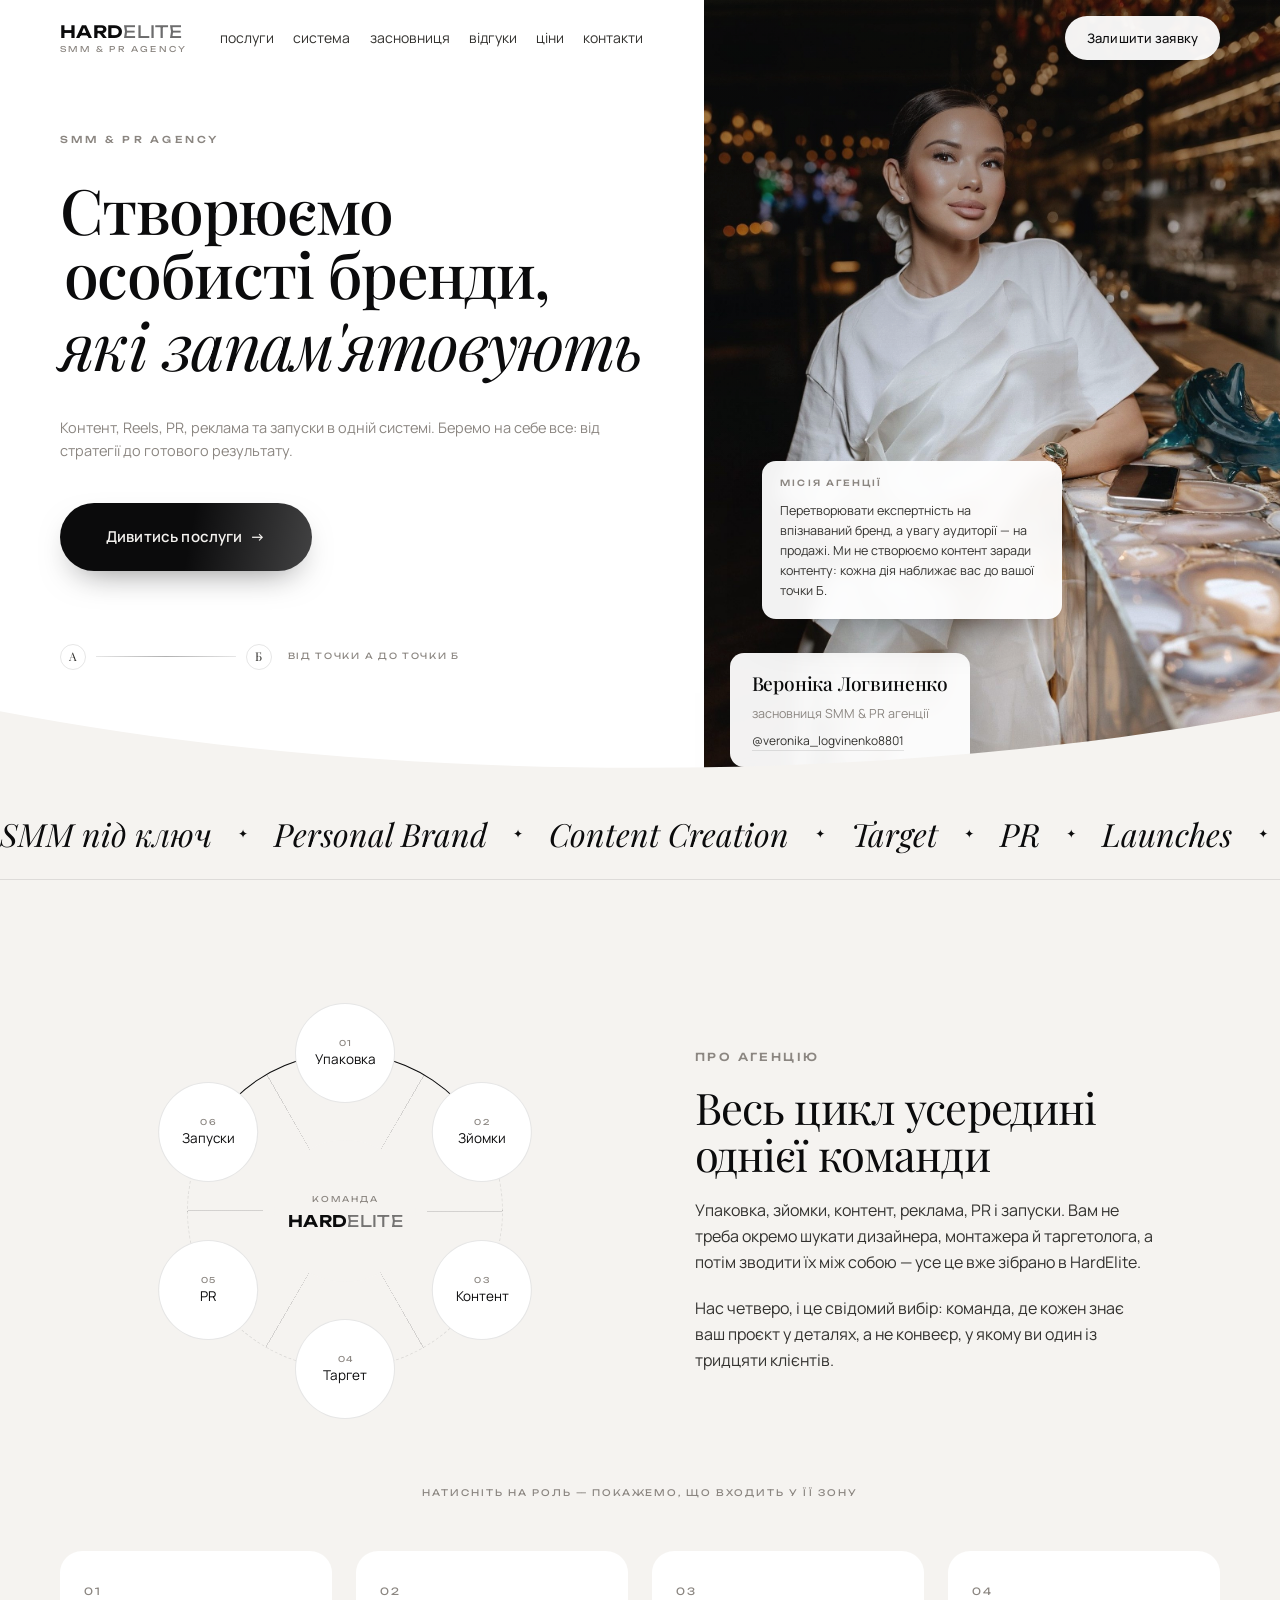
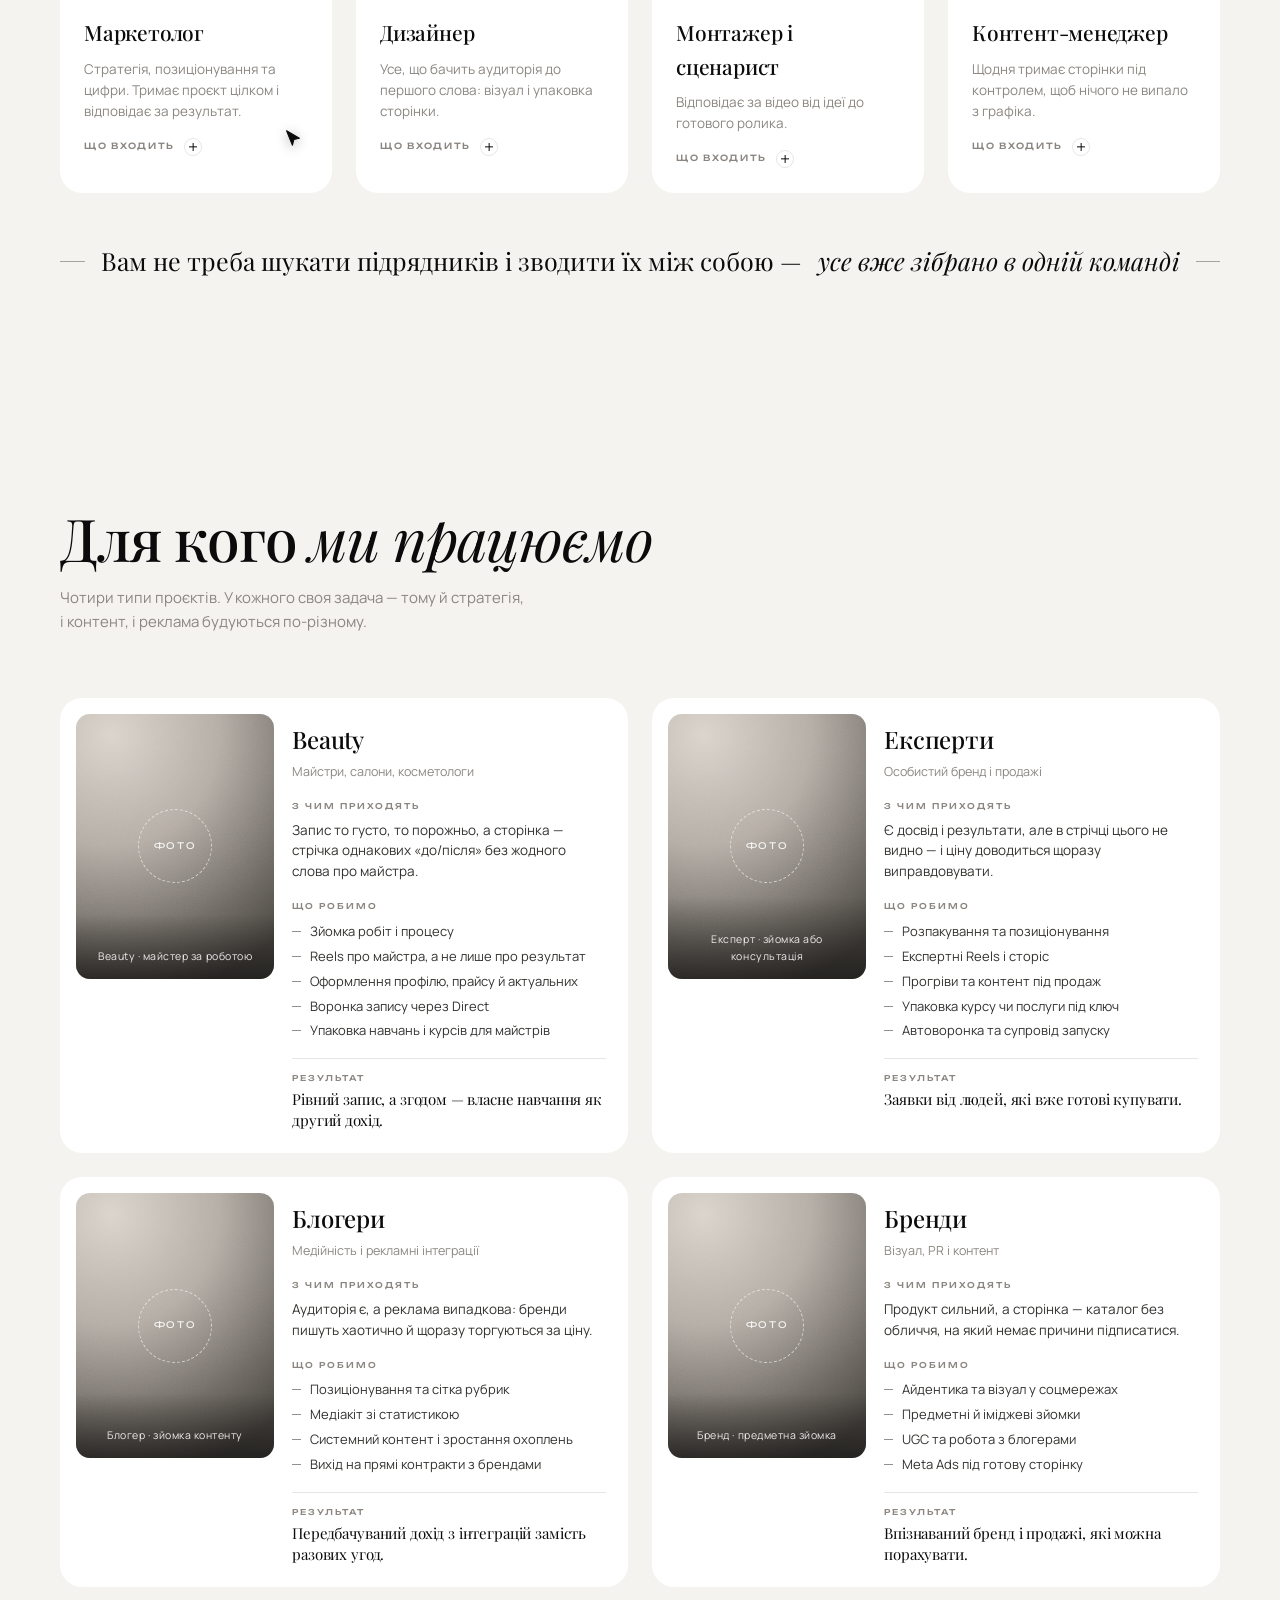
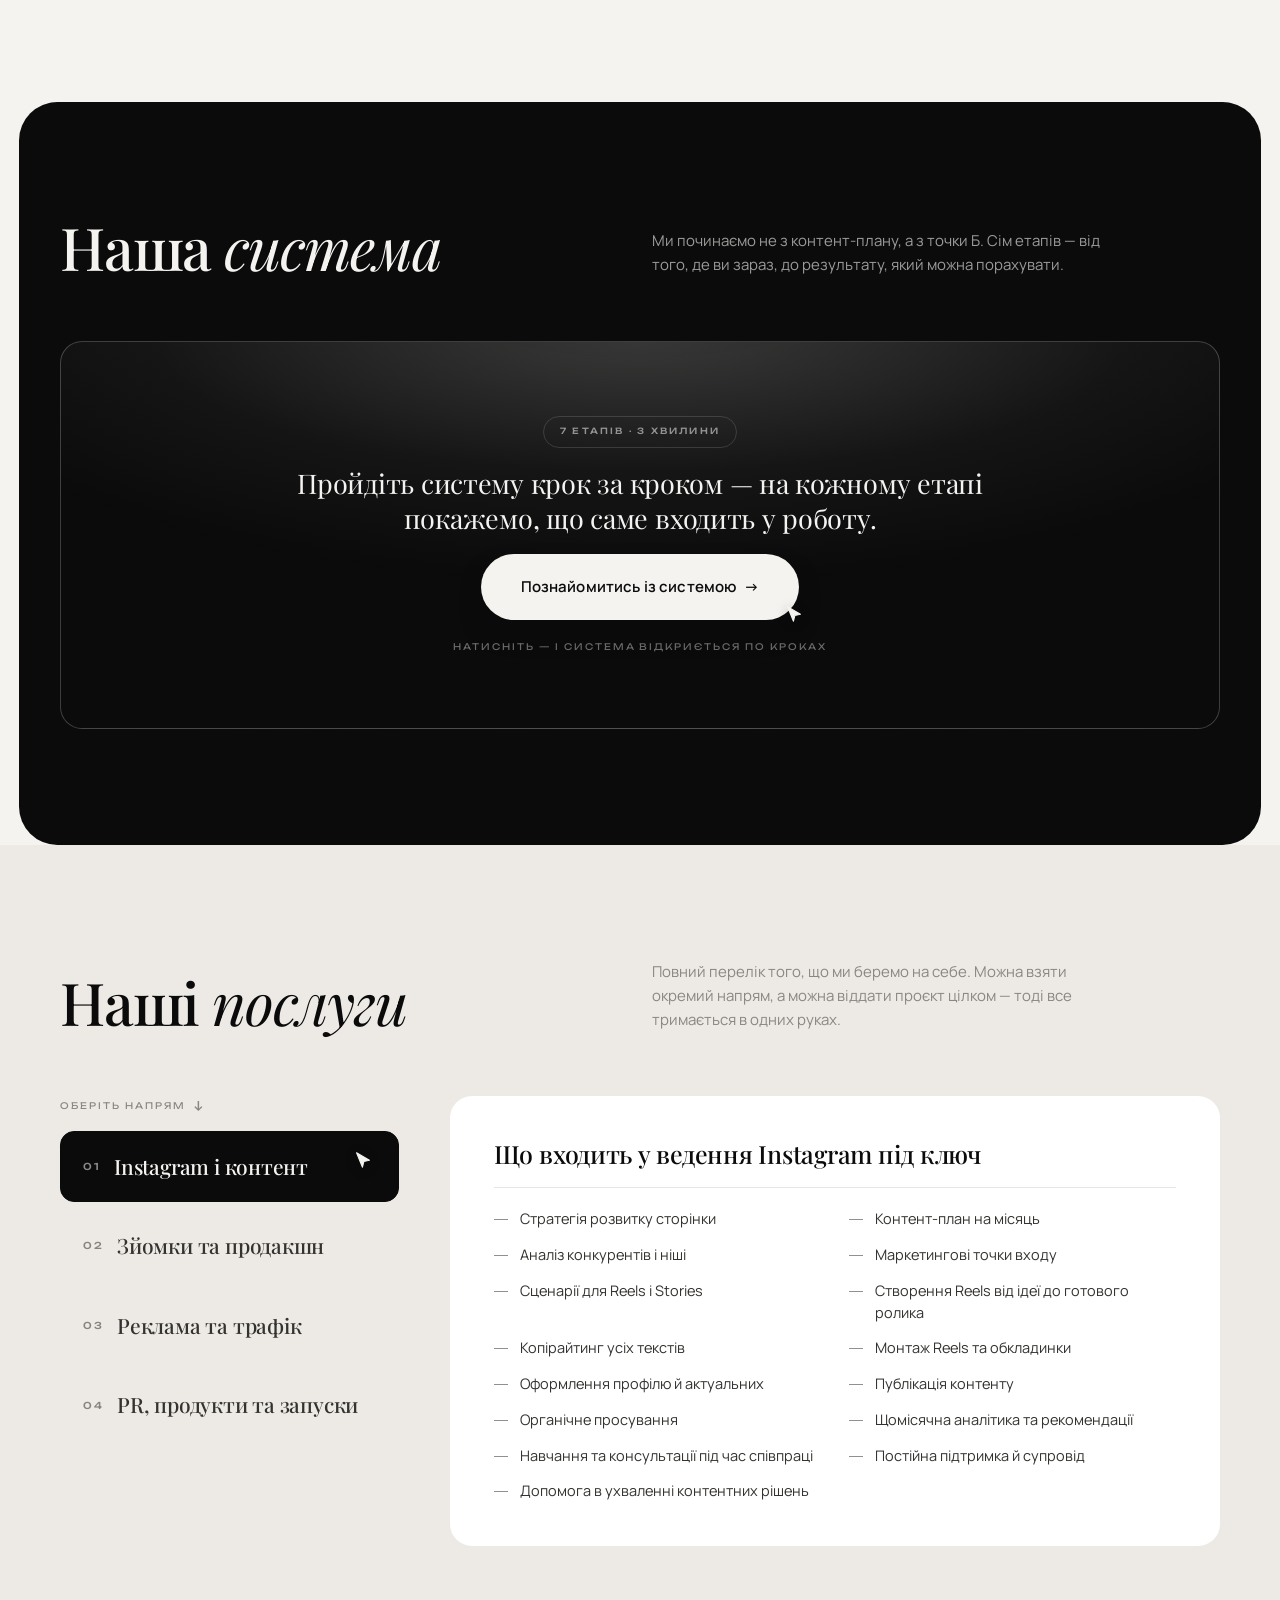
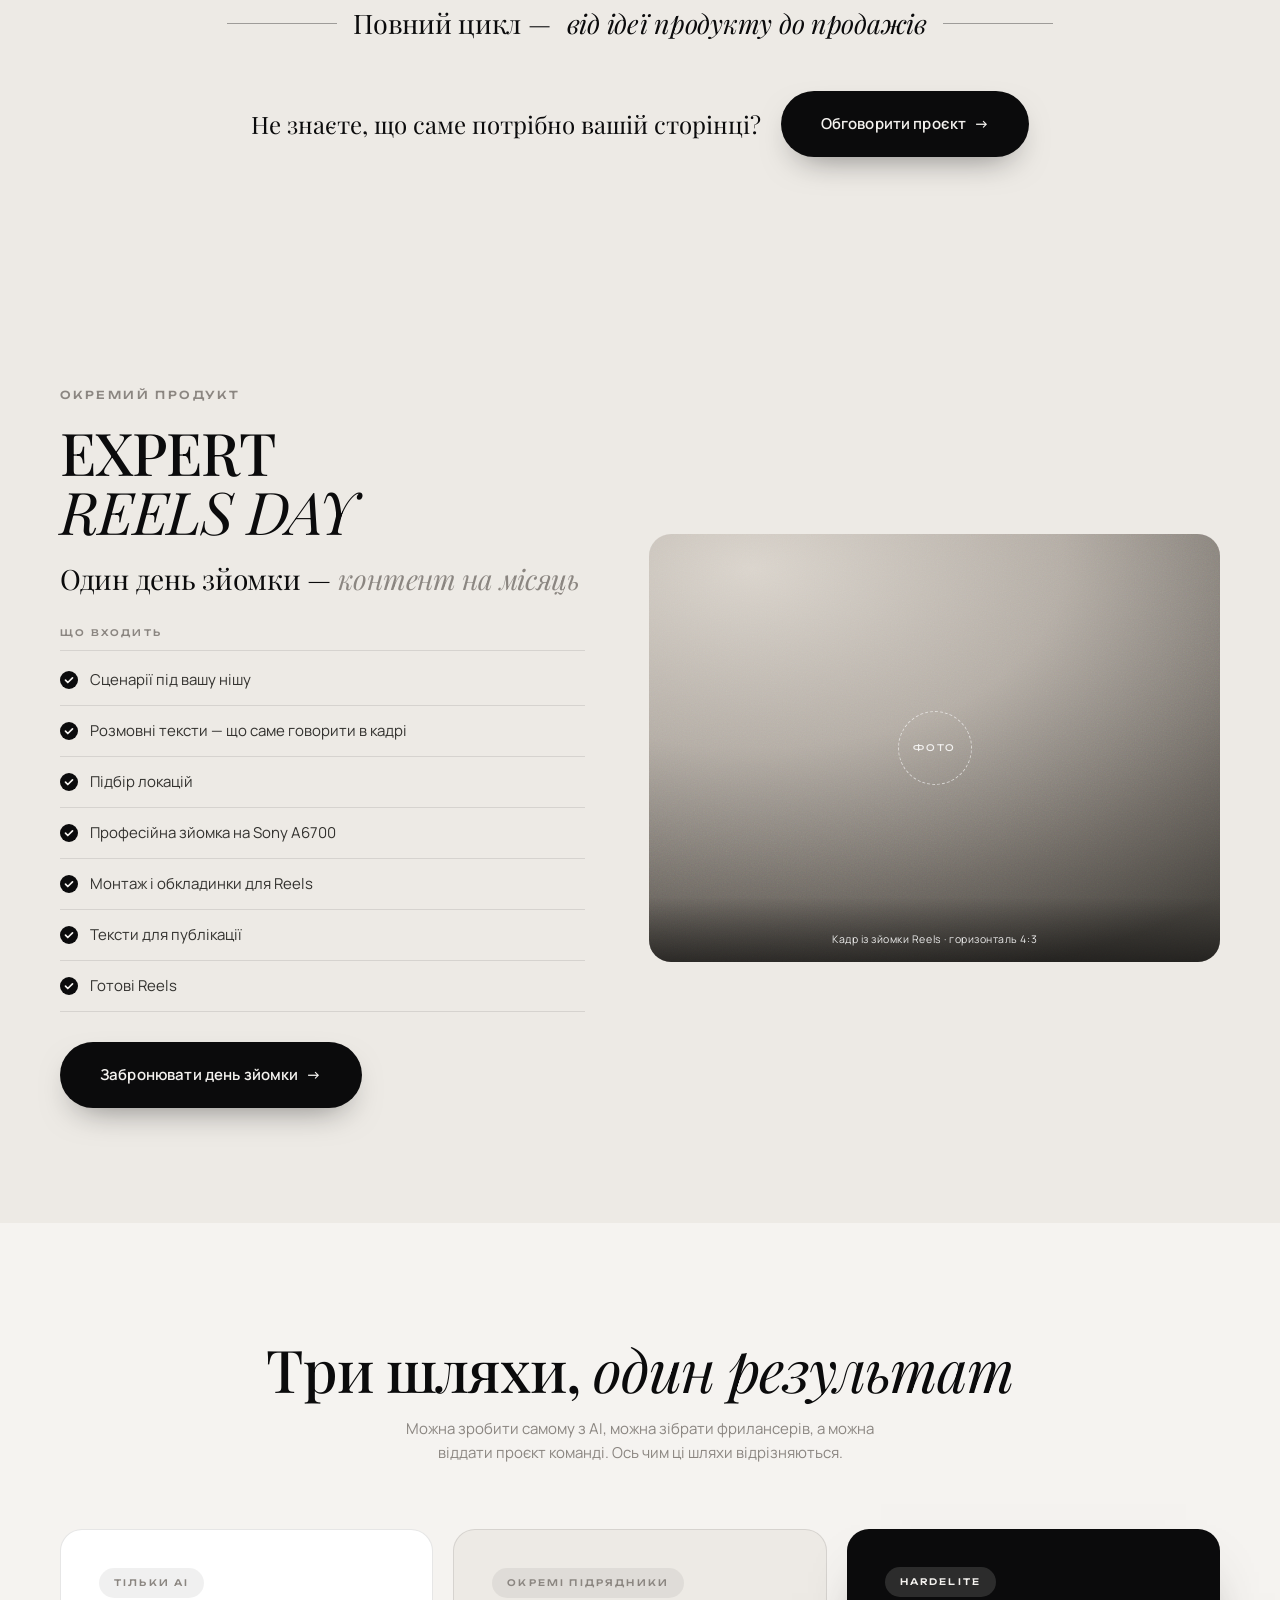
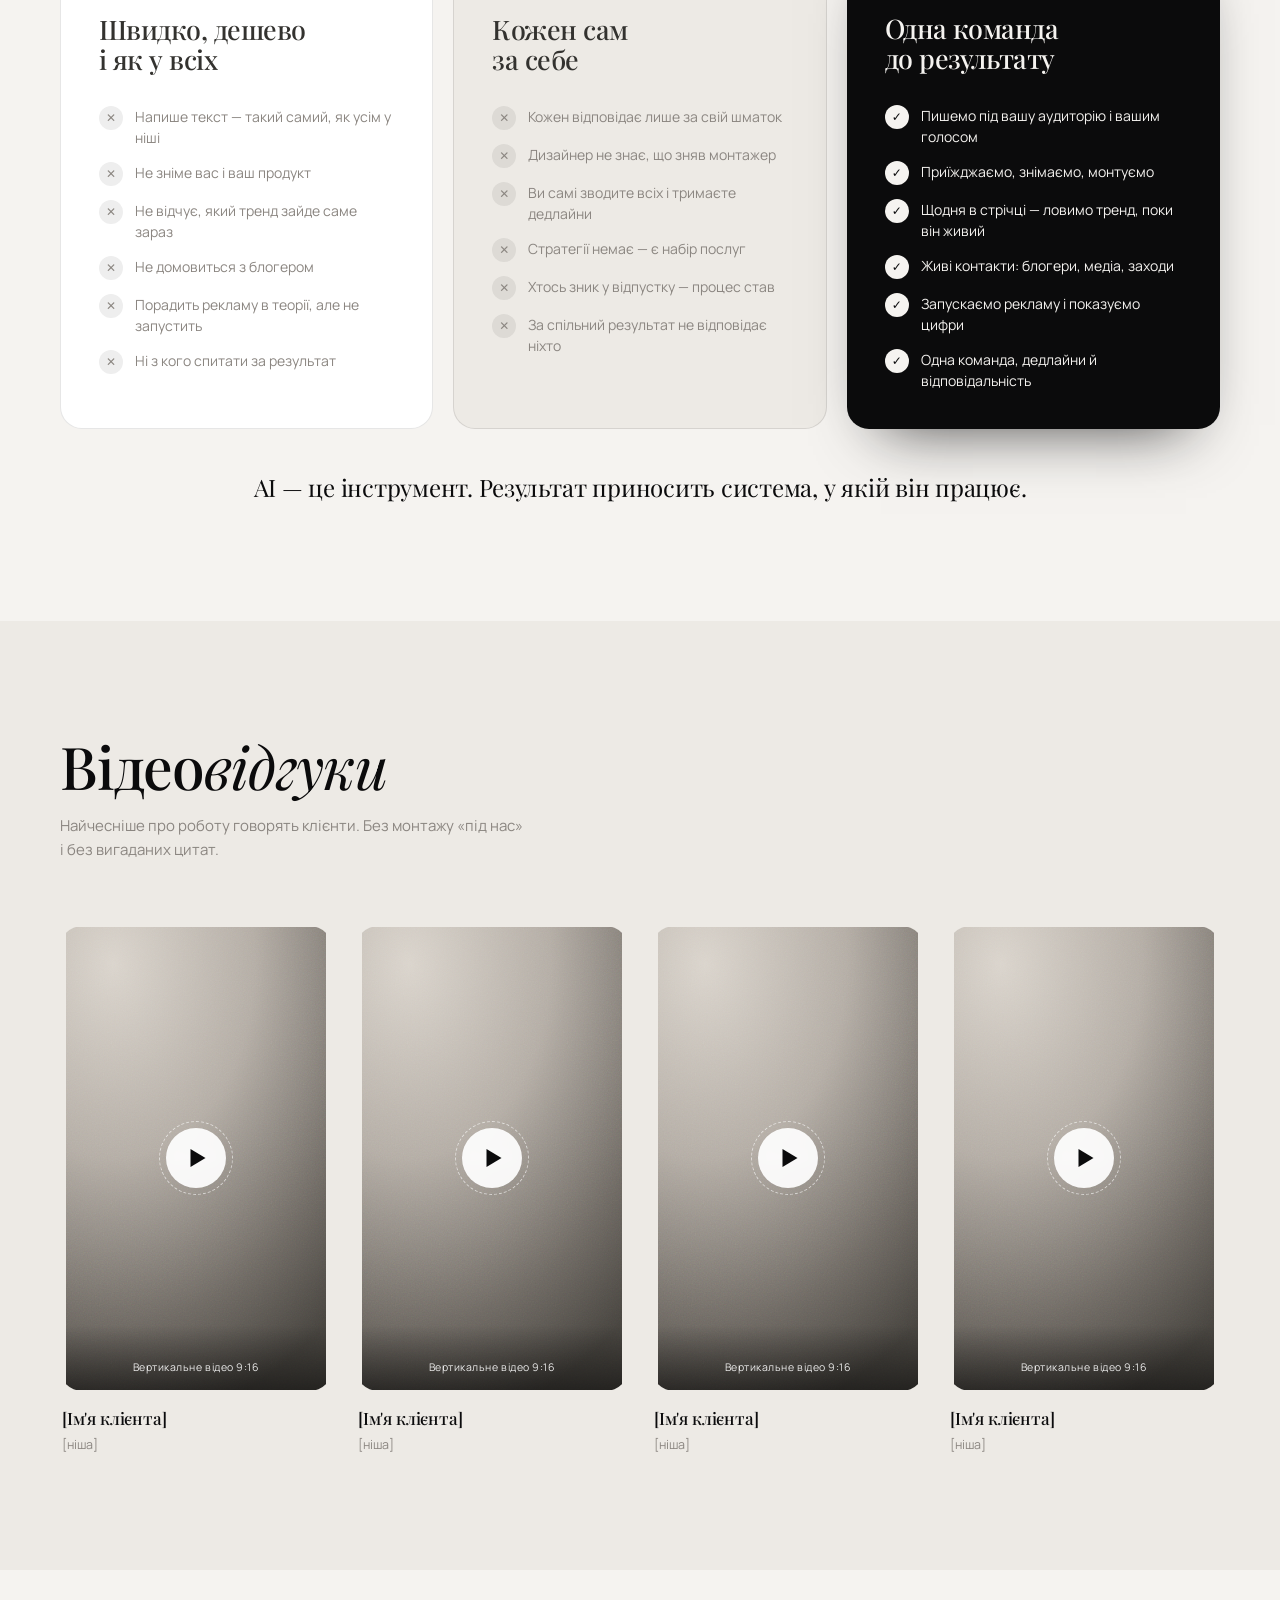
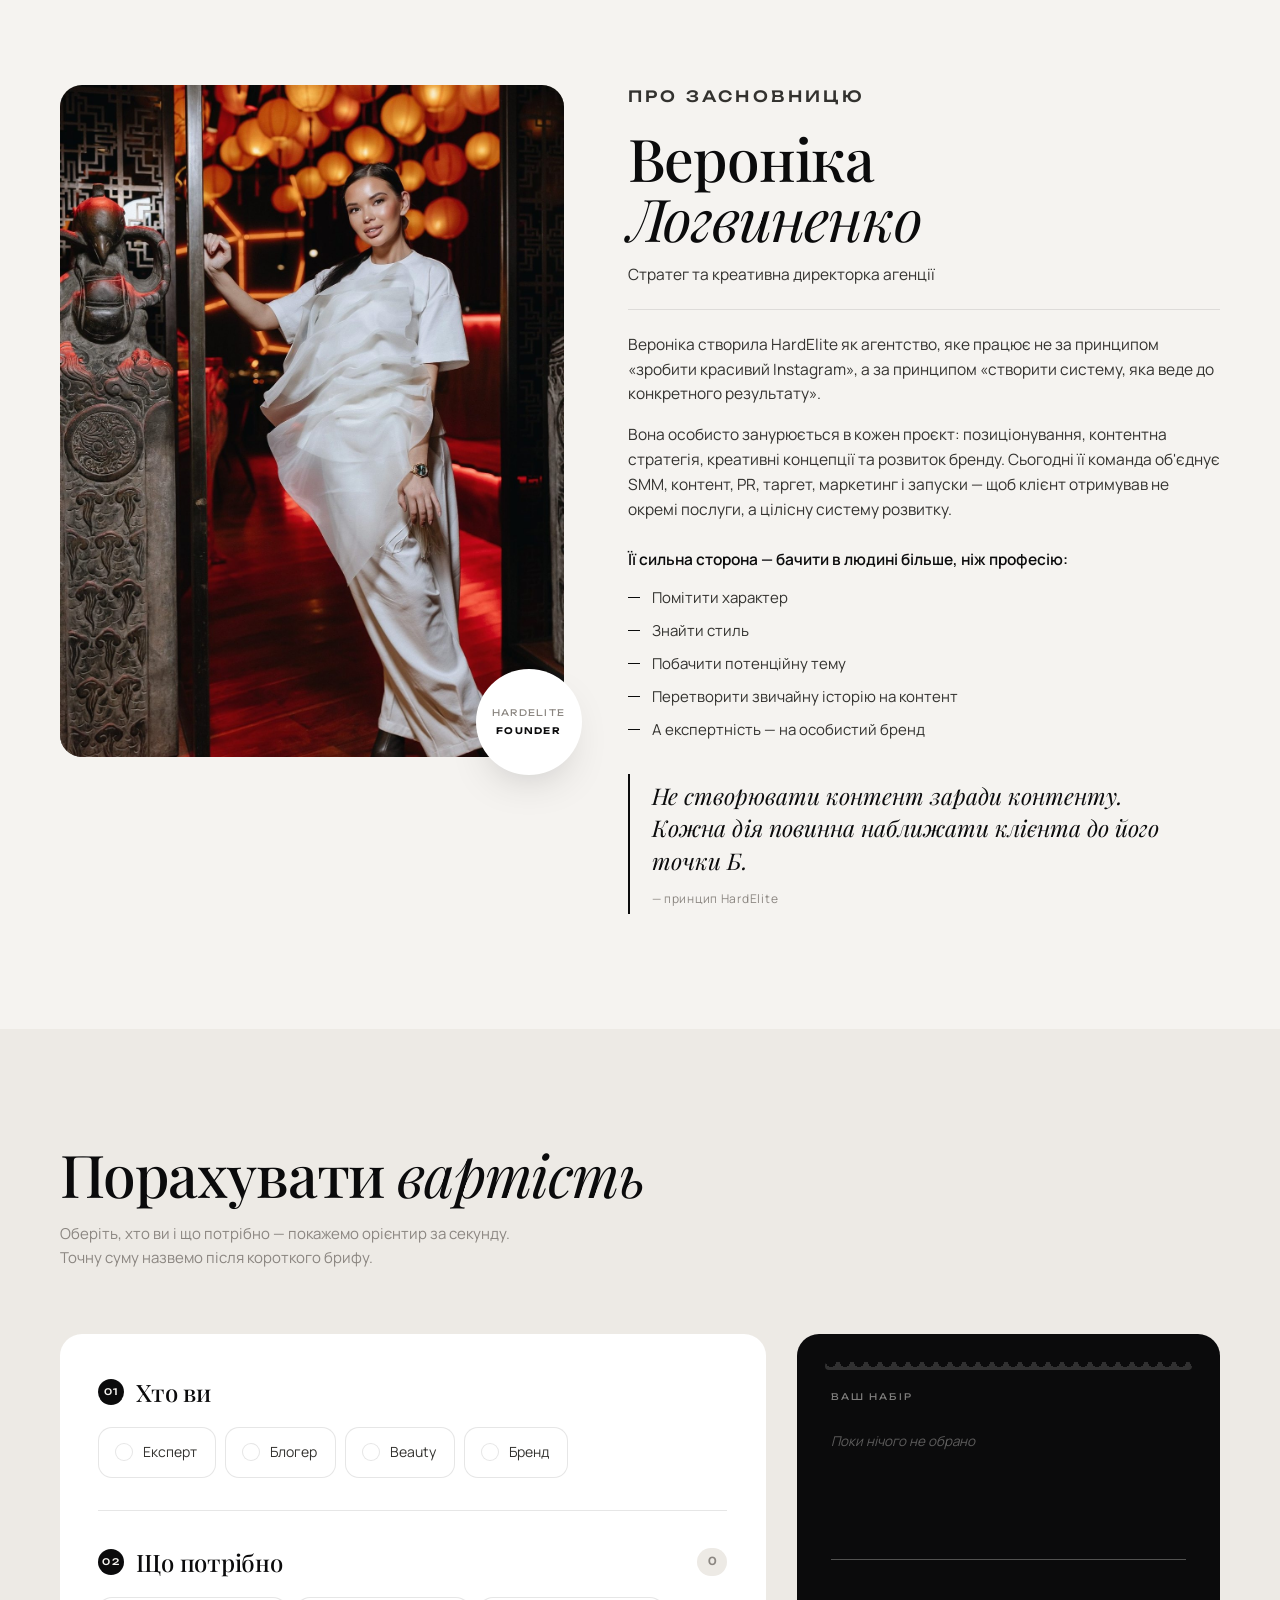
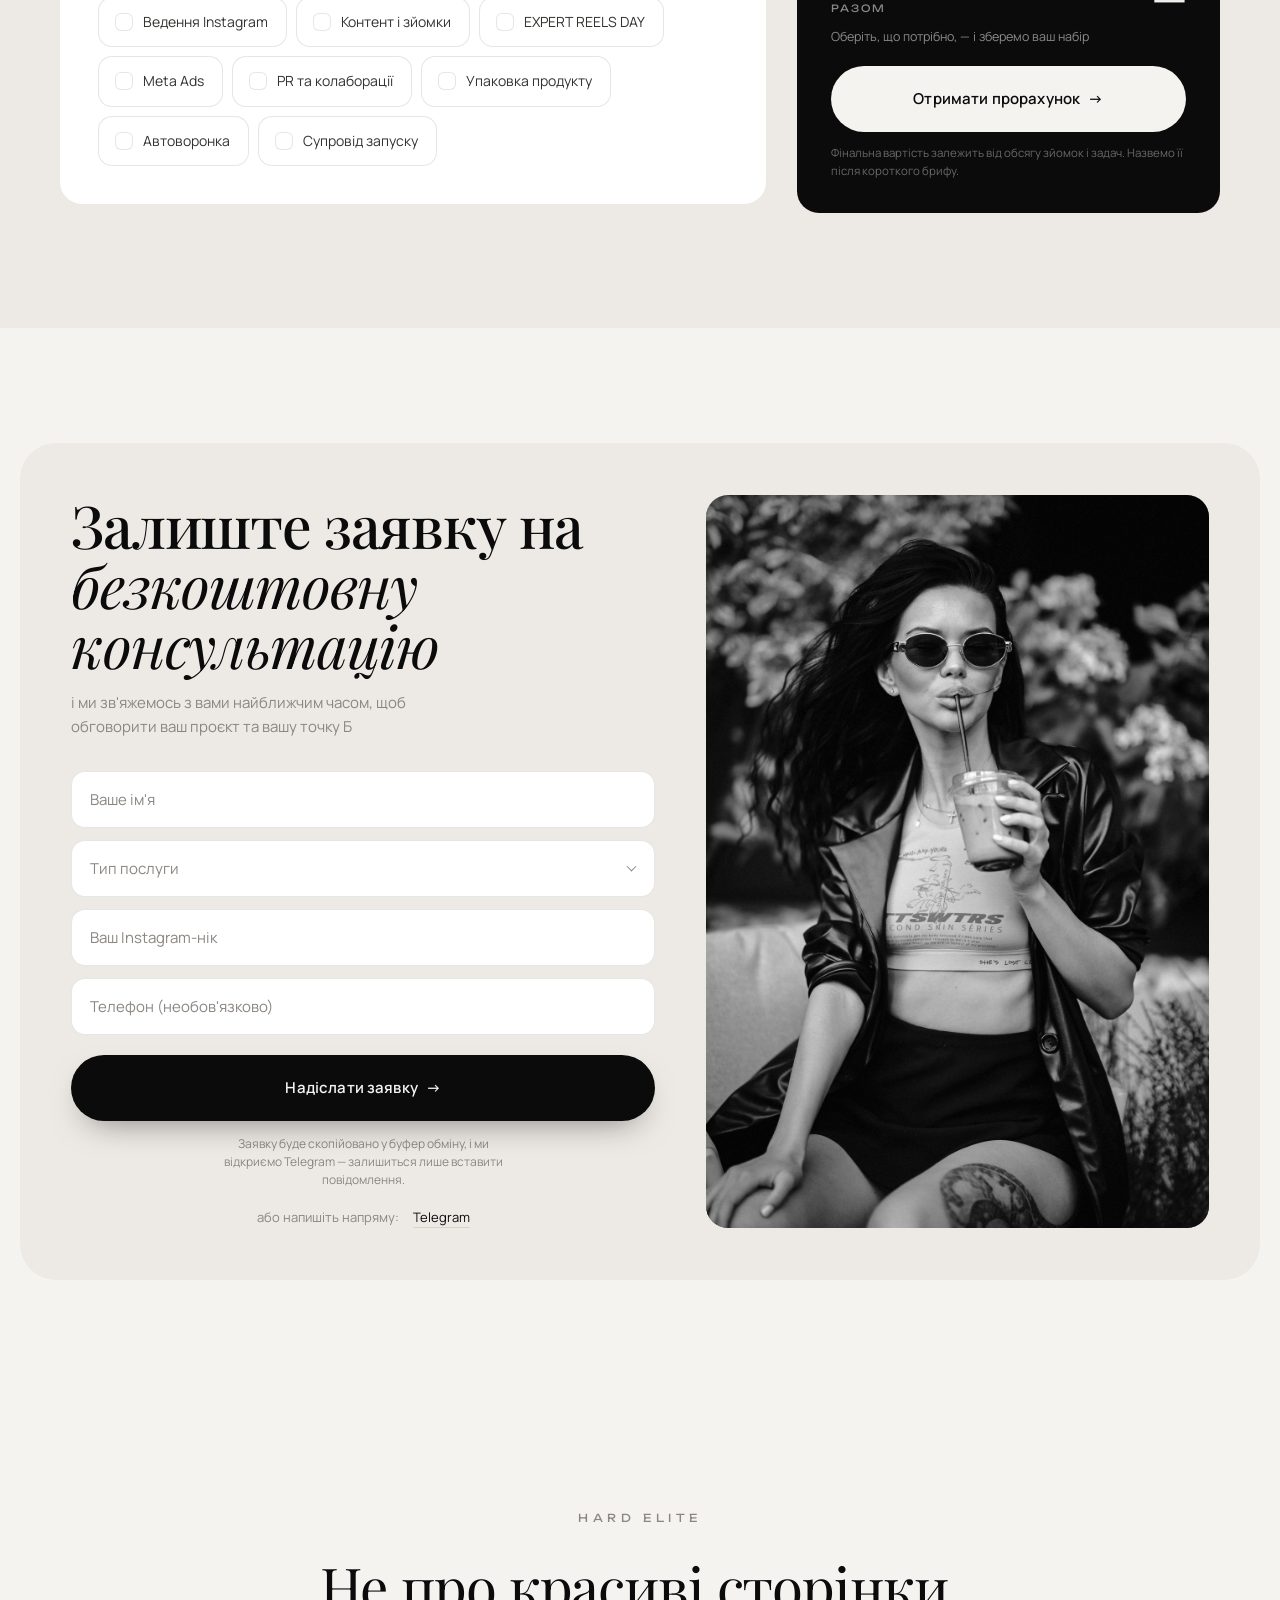
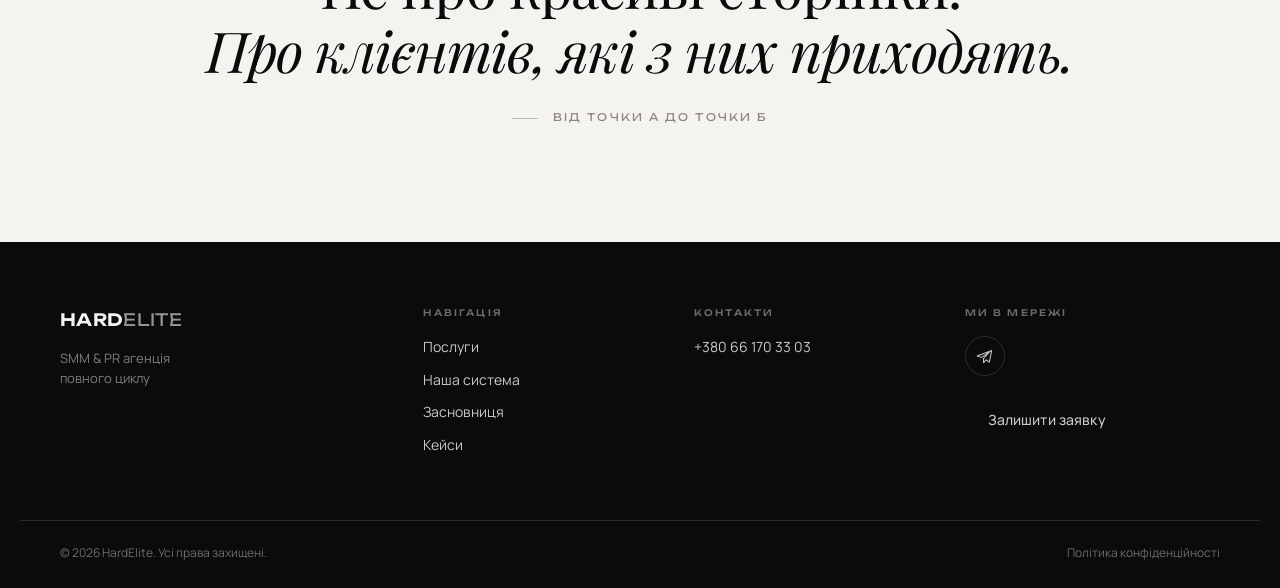
==== index.html @ 05bd904b "Новий заголовок, прізвище та уточнення в послугах - перший екран: «Створюємо особисті бренди, які за" ====
<!DOCTYPE html>
<html lang="uk">
<head>
<meta charset="UTF-8">
<meta name="viewport" content="width=device-width, initial-scale=1">
<title>HARDELITE — SMM &amp; PR агенція</title>
<meta name="description" content="HardElite — створюємо особисті бренди, які запамʼятовують. Контент, Reels, PR, реклама та запуски в одній системі: від стратегії до готового результату.">
<meta property="og:title" content="HARDELITE — SMM &amp; PR агенція">
<meta property="og:description" content="Створюємо особисті бренди, які запамʼятовують. Контент, Reels, PR, реклама та запуски в одній системі.">
<meta property="og:type" content="website">
<meta property="og:locale" content="uk_UA">
<link rel="preconnect" href="https://fonts.googleapis.com">
<link rel="preconnect" href="https://fonts.gstatic.com" crossorigin>
<link href="https://fonts.googleapis.com/css2?family=Manrope:wght@300;400;500;600;700&family=Playfair+Display:ital,wght@0,400;0,500;0,600;1,400;1,500&family=Unbounded:wght@400;500;600&display=swap" rel="stylesheet">
<link rel="stylesheet" href="styles.css?v=20">
<script>document.documentElement.classList.add('js')</script>
</head>
<body>

<!-- ЗАВАНТАЖЕННЯ -->
<div class="loader" id="loader">
  <div class="loader__inner">
    <span class="loader__logo">HARD<span class="loader__thin">ELITE</span></span>
    <span class="loader__sub">smm &amp; pr agency</span>
    <div class="loader__bar"><i id="loaderFill"></i></div>
    <span class="loader__pct" id="loaderPct">0%</span>
  </div>
</div>


<!-- ============ HEADER ============ -->
<header class="header" id="header">
  <div class="container header__inner">
    <a href="#top" class="logo" aria-label="HARDELITE — на початок">
      <span class="logo__mark">HARD<span class="logo__thin">ELITE</span></span>
      <span class="logo__sub">smm &amp; pr agency</span>
    </a>

    <nav class="nav">
      <a href="#scope">послуги</a>
      <a href="#system">система</a>
      <a href="#founder">засновниця</a>
      <a href="#reviews">відгуки</a>
      <a href="#calc">ціни</a>
      <a href="#contact">контакти</a>
    </nav>

    <div class="header__actions">
      <a href="#contact" class="btn btn--dark btn--sm">Залишити заявку</a>
      <button class="burger" id="burger" aria-label="Меню" aria-expanded="false" aria-controls="mobileMenu">
        <span></span><span></span>
      </button>
    </div>
  </div>
</header>

<!-- ============ MOBILE MENU ============ -->
<div class="mobile-menu" id="mobileMenu" hidden>
  <nav class="mobile-menu__nav">
    <a href="#scope">Послуги</a>
    <a href="#pointb">Точка Б</a>
    <a href="#system">Наша система</a>
    <a href="#founder">Засновниця</a>
    <a href="#reviews">Відеовідгуки</a>
    <a href="#calc">Порахувати вартість</a>
    <a href="#contact">Контакти</a>
  </nav>
  <a href="#contact" class="btn btn--dark mobile-menu__cta">Залишити заявку</a>
</div>

<main id="top">

<!-- ============ HERO ============ -->
<section class="hero">

  <div class="hero__photo">
    <img src="images/veronika-hero.jpg" alt="Вероніка Логвиненко, засновниця агенції HardElite"
         width="1500" height="1999" fetchpriority="high">

    <figure class="hero__plate">
      <span class="hero__plate-name">Вероніка Логвиненко</span>
      <span class="hero__plate-role">засновниця SMM &amp; PR агенції</span>
      <a class="hero__plate-ig" href="https://instagram.com/veronika_logvinenko8801"
         target="_blank" rel="noopener">@veronika_logvinenko8801</a>
    </figure>
  </div>

  <div class="container hero__grid">

    <div class="hero__copy">
      <p class="hero__eyebrow">smm &amp; pr agency</p>

      <h1 class="hero__title">
        <span class="hero__title-1">Створюємо</span>
        <span class="hero__title-2">особисті бренди,</span>
        <span class="hero__script">які запам'ятовують</span>
      </h1>

      <p class="hero__lead">
        Контент, Reels, PR, реклама та запуски в одній системі.
        Беремо на себе все: від стратегії до готового результату.
      </p>

      <a href="#scope" class="btn btn--dark btn--cta btn--shine btn--hero">Дивитись послуги <span class="btn__arrow" aria-hidden="true">→</span></a>

      <p class="hero__route">
        <span class="hero__route-dot">А</span>
        <span class="hero__route-line"></span>
        <span class="hero__route-dot">Б</span>
        <span class="hero__route-text">від точки А до точки Б</span>
      </p>
    </div>


  </div>

  <figure class="quote-card">
    <figcaption class="quote-card__who">Місія агенції</figcaption>
    <blockquote>
      Перетворювати експертність на впізнаваний бренд, а увагу аудиторії —
      на продажі. Ми не створюємо контент заради контенту: кожна дія наближає
      вас до вашої точки Б.
    </blockquote>
  </figure>

  <svg class="hero__curve" viewBox="0 0 1440 140" preserveAspectRatio="none" aria-hidden="true">
    <path d="M0,12 C440,122 1000,122 1440,12 L1440,140 L0,140 Z"/>
  </svg>
</section>

<!-- ============ MARQUEE ============ -->
<div class="marquee" aria-hidden="true">
  <div class="marquee__track">
    <span class="marquee__group">
      <span>SMM під ключ</span><i>✦</i>
      <span>Personal Brand</span><i>✦</i>
      <span>Content Creation</span><i>✦</i>
      <span>Target</span><i>✦</i>
      <span>PR</span><i>✦</i>
      <span>Launches</span><i>✦</i>
    </span>
    <span class="marquee__group">
      <span>SMM під ключ</span><i>✦</i>
      <span>Personal Brand</span><i>✦</i>
      <span>Content Creation</span><i>✦</i>
      <span>Target</span><i>✦</i>
      <span>PR</span><i>✦</i>
      <span>Launches</span><i>✦</i>
    </span>
  </div>
</div>

<!-- ============ ABOUT ============ -->
<section class="section section--about" id="about">
  <div class="container about">
    <div class="about__media">
      <div class="cycle" role="img" aria-label="Повний цикл робіт усередині однієї команди: упаковка, зйомки, контент, таргет, PR, запуски">
        <span class="cycle__ring" aria-hidden="true"></span>
        <span class="cycle__center" aria-hidden="true">
          <i>команда</i>
          <b>HARD<span>ELITE</span></b>
        </span>
        <span class="cycle__node" style="--a:0"><i>01</i>Упаковка</span>
        <span class="cycle__node" style="--a:1"><i>02</i>Зйомки</span>
        <span class="cycle__node" style="--a:2"><i>03</i>Контент</span>
        <span class="cycle__node" style="--a:3"><i>04</i>Таргет</span>
        <span class="cycle__node" style="--a:4"><i>05</i>PR</span>
        <span class="cycle__node" style="--a:5"><i>06</i>Запуски</span>
      </div>
    </div>

    <div class="about__copy">
      <p class="eyebrow">Про агенцію</p>
      <blockquote class="about__claim">Весь цикл усередині однієї команди</blockquote>
      <p class="about__text">
        Упаковка, зйомки, контент, реклама, PR і запуски. Вам не треба окремо
        шукати дизайнера, монтажера й таргетолога, а потім зводити їх між собою —
        усе це вже зібрано в HardElite.
      </p>
      <p class="about__text">
        Нас четверо, і це свідомий вибір: команда, де кожен знає ваш проєкт
        у деталях, а не конвеєр, у якому ви один із тридцяти клієнтів.
      </p>
    </div>
  </div>

  <div class="container">
    <p class="team__hint">натисніть на роль — покажемо, що входить у її зону</p>

    <div class="team">
      <article class="team__item" data-team data-anim>
        <button class="team__head" type="button" aria-expanded="false">
          <span class="team__num">01</span>
          <h3>Маркетолог</h3>
          <p>Стратегія, позиціонування та цифри. Тримає проєкт цілком і відповідає за результат.</p>
          <span class="team__toggle">що входить<i aria-hidden="true"></i></span>
          <span class="hint hint--team" aria-hidden="true"><svg class="hint__cursor" viewBox="0 0 24 24" fill="none"><path d="M5 3l14 8.2-6.1 1.4-1.5 6.2L5 3z" fill="currentColor" stroke="currentColor" stroke-width="1.2" stroke-linejoin="round"/></svg><span class="hint__ring"></span></span>
        </button>
        <div class="team__body">
          <div>
            <ul>
              <li>Стратегія та позиціонування</li>
              <li>Упаковка продуктів і послуг</li>
              <li>Автоворонки й автоматизація</li>
              <li>Аналітика та рішення по цифрах</li>
            </ul>
          </div>
        </div>
      </article>

      <article class="team__item" data-team data-anim>
        <button class="team__head" type="button" aria-expanded="false">
          <span class="team__num">02</span>
          <h3>Дизайнер</h3>
          <p>Усе, що бачить аудиторія до першого слова: візуал і упаковка сторінки.</p>
          <span class="team__toggle">що входить<i aria-hidden="true"></i></span>
          
        </button>
        <div class="team__body">
          <div>
            <ul>
              <li>Оформлення профілю та актуальних</li>
              <li>Обкладинки, банери, креативи</li>
              <li>Макети лендингів</li>
              <li>Презентації та медіакіти</li>
            </ul>
          </div>
        </div>
      </article>

      <article class="team__item" data-team data-anim>
        <button class="team__head" type="button" aria-expanded="false">
          <span class="team__num">03</span>
          <h3>Монтажер і сценарист</h3>
          <p>Відповідає за відео від ідеї до готового ролика.</p>
          <span class="team__toggle">що входить<i aria-hidden="true"></i></span>
          
        </button>
        <div class="team__body">
          <div>
            <ul>
              <li>Сценарії Reels і відео</li>
              <li>Монтаж, динаміка, темп</li>
              <li>Субтитри та звук</li>
              <li>Кольорокорекція</li>
            </ul>
          </div>
        </div>
      </article>

      <article class="team__item" data-team data-anim>
        <button class="team__head" type="button" aria-expanded="false">
          <span class="team__num">04</span>
          <h3>Контент-менеджер</h3>
          <p>Щодня тримає сторінки під контролем, щоб нічого не випало з графіка.</p>
          <span class="team__toggle">що входить<i aria-hidden="true"></i></span>
          
        </button>
        <div class="team__body">
          <div>
            <ul>
              <li>Публікації за сіткою</li>
              <li>Stories та взаємодія в Direct</li>
              <li>Оперативний монтаж</li>
              <li>Контроль показників</li>
            </ul>
          </div>
        </div>
      </article>
    </div>

    <p class="about__closing">
      <span class="dash"></span>
      Вам не треба шукати підрядників і зводити їх між собою —
      <em>усе вже зібрано в одній команді</em>
      <span class="dash dash--r"></span>
    </p>
  </div>
</section>

<!-- ============ AUDIENCE ============ -->
<section class="section section--audience" id="audience">
  <div class="container">
    <header class="section__head">
      <h2 class="h2">Для кого <em>ми працюємо</em></h2>
      <p class="section__note">
        Чотири типи проєктів. У кожного своя задача — тому й стратегія,
        і контент, і реклама будуються по-різному.
      </p>
    </header>

    <div class="audience">
      <article class="aud" data-anim>
        <div class="ph aud__ph" data-ph="Beauty · майстер за роботою"><span class="ph__label">фото</span></div>
        <div class="aud__body">
          <h3>Beauty</h3>
          <p class="aud__sub">Майстри, салони, косметологи</p>

          <p class="aud__label">З чим приходять</p>
          <p class="aud__pain">Запис то густо, то порожньо, а сторінка — стрічка однакових «до/після» без жодного слова про майстра.</p>

          <p class="aud__label">Що робимо</p>
          <ul class="aud__list">
            <li>Зйомка робіт і процесу</li>
            <li>Reels про майстра, а не лише про результат</li>
            <li>Оформлення профілю, прайсу й актуальних</li>
            <li>Воронка запису через Direct</li>
            <li>Упаковка навчань і курсів для майстрів</li>
          </ul>

          <p class="aud__result"><span>Результат</span>Рівний запис, а згодом — власне навчання як другий дохід.</p>
        </div>
      </article>

      <article class="aud" data-anim>
        <div class="ph aud__ph" data-ph="Експерт · зйомка або консультація"><span class="ph__label">фото</span></div>
        <div class="aud__body">
          <h3>Експерти</h3>
          <p class="aud__sub">Особистий бренд і продажі</p>

          <p class="aud__label">З чим приходять</p>
          <p class="aud__pain">Є досвід і результати, але в стрічці цього не видно — і ціну доводиться щоразу виправдовувати.</p>

          <p class="aud__label">Що робимо</p>
          <ul class="aud__list">
            <li>Розпакування та позиціонування</li>
            <li>Експертні Reels і сторіс</li>
            <li>Прогріви та контент під продаж</li>
            <li>Упаковка курсу чи послуги під ключ</li>
            <li>Автоворонка та супровід запуску</li>
          </ul>

          <p class="aud__result"><span>Результат</span>Заявки від людей, які вже готові купувати.</p>
        </div>
      </article>

      <article class="aud" data-anim>
        <div class="ph aud__ph" data-ph="Блогер · зйомка контенту"><span class="ph__label">фото</span></div>
        <div class="aud__body">
          <h3>Блогери</h3>
          <p class="aud__sub">Медійність і рекламні інтеграції</p>

          <p class="aud__label">З чим приходять</p>
          <p class="aud__pain">Аудиторія є, а реклама випадкова: бренди пишуть хаотично й щоразу торгуються за ціну.</p>

          <p class="aud__label">Що робимо</p>
          <ul class="aud__list">
            <li>Позиціонування та сітка рубрик</li>
            <li>Медіакіт зі статистикою</li>
            <li>Системний контент і зростання охоплень</li>
            <li>Вихід на прямі контракти з брендами</li>
          </ul>

          <p class="aud__result"><span>Результат</span>Передбачуваний дохід з інтеграцій замість разових угод.</p>
        </div>
      </article>

      <article class="aud" data-anim>
        <div class="ph aud__ph" data-ph="Бренд · предметна зйомка"><span class="ph__label">фото</span></div>
        <div class="aud__body">
          <h3>Бренди</h3>
          <p class="aud__sub">Візуал, PR і контент</p>

          <p class="aud__label">З чим приходять</p>
          <p class="aud__pain">Продукт сильний, а сторінка — каталог без обличчя, на який немає причини підписатися.</p>

          <p class="aud__label">Що робимо</p>
          <ul class="aud__list">
            <li>Айдентика та візуал у соцмережах</li>
            <li>Предметні й іміджеві зйомки</li>
            <li>UGC та робота з блогерами</li>
            <li>Meta Ads під готову сторінку</li>
          </ul>

          <p class="aud__result"><span>Результат</span>Впізнаваний бренд і продажі, які можна порахувати.</p>
        </div>
      </article>
    </div>
  </div>
</section>

<!-- ============ SYSTEM ============ -->
<section class="section section--dark" id="system">
  <div class="container">
    <header class="section__head section__head--split">
      <h2 class="h2">Наша <em>система</em></h2>
      <p class="section__note">
        Ми починаємо не з контент-плану, а з точки Б. Сім етапів — від того,
        де ви зараз, до результату, який можна порахувати.
      </p>
    </header>

    <div class="deck" id="deck">
      <div class="deck__intro" id="deckIntro">
        <span class="deck__badge">7 етапів · 3 хвилини</span>
        <p class="deck__lead">Пройдіть систему крок за кроком — на кожному етапі покажемо, що саме входить у роботу.</p>

        <div class="deck__cta">
          <button class="btn btn--light btn--cta" type="button" id="deckStart">
            Познайомитись із системою
            <span class="btn__arrow" aria-hidden="true">→</span>
          </button>
          <span class="hint" aria-hidden="true">
            <svg class="hint__cursor" viewBox="0 0 24 24" fill="none"><path d="M5 3l14 8.2-6.1 1.4-1.5 6.2L5 3z" fill="currentColor" stroke="currentColor" stroke-width="1.2" stroke-linejoin="round"/></svg>
            <span class="hint__ring"></span>
          </span>
        </div>

        <p class="deck__tip">натисніть — і система відкриється по кроках</p>
      </div>

      <div class="deck__stage" id="deckStage" hidden>
        <div class="deck__top">
          <span class="deck__label">Ваш шлях</span>
          <div class="deck__bar" aria-hidden="true"><i id="deckBar"></i></div>
          <button class="deck__close" type="button" id="deckClose">Згорнути</button>
        </div>

        <div class="deck__viewport">
          <div class="deck__track" id="deckTrack">
          <article class="slide" data-slide aria-hidden="false">
            <span class="slide__ico"><svg viewBox="0 0 24 24" fill="none" aria-hidden="true"><circle cx="12" cy="10.5" r="3.4" stroke="currentColor" stroke-width="1.4"/><path d="M12 21.5s7-6.2 7-11a7 7 0 1 0-14 0c0 4.8 7 11 7 11z" stroke="currentColor" stroke-width="1.4" stroke-linejoin="round"/></svg></span>
            <span class="slide__num">Етап 01 з 07</span>
            <h3 class="slide__title">Точка А</h3>
            <p class="slide__sub">Де ви зараз</p>
            <ul class="slide__list">
              <li>Аудит сторінки та поточних показників</li>
              <li>Аналіз аудиторії: хто вас читає й чому</li>
              <li>Розбір конкурентів у ніші</li>
              <li>Фіксуємо стартові цифри, щоб було з чим порівнювати</li>
            </ul>
          </article>

          <article class="slide" data-slide aria-hidden="true">
            <span class="slide__ico"><svg viewBox="0 0 24 24" fill="none" aria-hidden="true"><circle cx="10.8" cy="10.8" r="6.3" stroke="currentColor" stroke-width="1.4"/><path d="M15.6 15.6L20 20" stroke="currentColor" stroke-width="1.4" stroke-linecap="round"/></svg></span>
            <span class="slide__num">Етап 02 з 07</span>
            <h3 class="slide__title">Діагностика</h3>
            <p class="slide__sub">Що працює, а що зливає охоплення</p>
            <ul class="slide__list">
              <li>Технічний аудит: шапка, актуальні, візуал</li>
              <li>Охоплення, збереження, залученість по кожному формату</li>
              <li>Перевірка шляху від переходу до повідомлення в Direct</li>
              <li>Список точок росту з пріоритетами</li>
            </ul>
          </article>

          <article class="slide" data-slide aria-hidden="true">
            <span class="slide__ico"><svg viewBox="0 0 24 24" fill="none" aria-hidden="true"><circle cx="12" cy="12" r="8.2" stroke="currentColor" stroke-width="1.4"/><circle cx="12" cy="12" r="4" stroke="currentColor" stroke-width="1.4"/><circle cx="12" cy="12" r="1.3" fill="currentColor"/></svg></span>
            <span class="slide__num">Етап 03 з 07</span>
            <h3 class="slide__title">Позиціонування</h3>
            <p class="slide__sub">Хто ви для аудиторії</p>
            <ul class="slide__list">
              <li>Розпакування особистості або бренду</li>
              <li>Головна ідея, на якій тримається все інше</li>
              <li>Tone of voice і манера спілкування</li>
              <li>Оффер та відмінності від конкурентів</li>
            </ul>
          </article>

          <article class="slide" data-slide aria-hidden="true">
            <span class="slide__ico"><svg viewBox="0 0 24 24" fill="none" aria-hidden="true"><rect x="4" y="4" width="7" height="7" rx="2" stroke="currentColor" stroke-width="1.4"/><rect x="13" y="4" width="7" height="7" rx="2" stroke="currentColor" stroke-width="1.4"/><rect x="4" y="13" width="7" height="7" rx="2" stroke="currentColor" stroke-width="1.4"/><rect x="13" y="13" width="7" height="7" rx="2" stroke="currentColor" stroke-width="1.4"/></svg></span>
            <span class="slide__num">Етап 04 з 07</span>
            <h3 class="slide__title">Стратегія</h3>
            <p class="slide__sub">План, а не контент-план</p>
            <ul class="slide__list">
              <li>Цілі на 3–6 місяців і показники, за якими міряємо</li>
              <li>Контентна стратегія та рубрики</li>
              <li>Сітка публікацій: Reels, Stories, пости</li>
              <li>Точки продажу всередині контенту</li>
            </ul>
          </article>

          <article class="slide" data-slide aria-hidden="true">
            <span class="slide__ico"><svg viewBox="0 0 24 24" fill="none" aria-hidden="true"><rect x="3" y="7" width="14" height="11" rx="3" stroke="currentColor" stroke-width="1.4"/><path d="M17 11.5l4-2.4v6.8l-4-2.4z" stroke="currentColor" stroke-width="1.4" stroke-linejoin="round"/></svg></span>
            <span class="slide__num">Етап 05 з 07</span>
            <h3 class="slide__title">Контент</h3>
            <p class="slide__sub">Те, що бачить аудиторія</p>
            <ul class="slide__list">
              <li>Зйомки фото та відео, EXPERT REELS DAY</li>
              <li>Reels, експертні відео, lifestyle</li>
              <li>Тексти, сценарії, субтитри</li>
              <li>Дизайн і оформлення профілю</li>
            </ul>
          </article>

          <article class="slide" data-slide aria-hidden="true">
            <span class="slide__ico"><svg viewBox="0 0 24 24" fill="none" aria-hidden="true"><path d="M5 10h3.5l7-4v12l-7-4H5a1.5 1.5 0 0 1-1.5-1.5v-1A1.5 1.5 0 0 1 5 10z" stroke="currentColor" stroke-width="1.4" stroke-linejoin="round"/><path d="M18.5 9.5a4 4 0 0 1 0 5" stroke="currentColor" stroke-width="1.4" stroke-linecap="round"/></svg></span>
            <span class="slide__num">Етап 06 з 07</span>
            <h3 class="slide__title">PR · Target · Органіка</h3>
            <p class="slide__sub">Маркетингові точки входу</p>
            <ul class="slide__list">
              <li>Meta Ads під готову сторінку</li>
              <li>Колаборації, засіви, робота з блогерами</li>
              <li>PR-публікації та заходи</li>
              <li>Органічне просування й комʼюніті</li>
            </ul>
          </article>

          <article class="slide" data-slide aria-hidden="true">
            <span class="slide__ico"><svg viewBox="0 0 24 24" fill="none" aria-hidden="true"><path d="M6 21V4" stroke="currentColor" stroke-width="1.4" stroke-linecap="round"/><path d="M6 4.5h11l-2.4 4 2.4 4H6z" stroke="currentColor" stroke-width="1.4" stroke-linejoin="round"/></svg></span>
            <span class="slide__num">Етап 07 з 07</span>
            <h3 class="slide__title">Точка Б</h3>
            <p class="slide__sub">Результат, заради якого ми працюємо</p>
            <ul class="slide__list">
              <li>Впізнаваність і довіра до вас чи бренду</li>
              <li>Стабільний потік заявок замість випадкових</li>
              <li>Продажі, які можна порахувати</li>
              <li>Система, яку далі можна масштабувати</li>
            </ul>
            <a href="#contact" class="btn btn--light btn--cta slide__cta">Обговорити проєкт <span class="btn__arrow" aria-hidden="true">→</span></a>
          </article>
          </div>
        </div>

        <p class="deck__swipe" aria-hidden="true">гортайте пальцем <span>→</span></p>

        <div class="deck__nav">
          <button class="deck__arrow" type="button" id="deckPrev" aria-label="Попередній етап">
            <span aria-hidden="true">←</span>
          </button>

          <div class="deck__center">
            <span class="deck__counter"><b id="deckNow">01</b> / 07</span>
            <div class="deck__dots" id="deckDots"></div>
          </div>

          <button class="deck__arrow deck__arrow--next" type="button" id="deckNext">
            <span id="deckNextLabel">Далі</span>
            <span class="btn__arrow" aria-hidden="true">→</span>
          </button>
        </div>
      </div>
    </div>

  </div>
</section>

<!-- ============ SCOPE ============ -->
<section class="section section--scope" id="scope">
  <div class="container">
    <header class="section__head section__head--split">
      <h2 class="h2">Наші <em>послуги</em></h2>
      <p class="section__note">
        Повний перелік того, що ми беремо на себе. Можна взяти окремий напрям,
        а можна віддати проєкт цілком — тоді все тримається в одних руках.
      </p>
    </header>

    <div class="scope">
      <div class="scope__tabs" role="tablist" aria-label="Напрями робіт">
        <p class="scope__tip">оберіть напрям <span class="scope__tip-arrow" aria-hidden="true">↓</span></p>
        <button class="scope__tab is-active" type="button" role="tab" aria-selected="true" data-tab="0"><span class="scope__tab-num">01</span><span>Instagram і контент</span><span class="hint hint--tab" aria-hidden="true"><svg class="hint__cursor" viewBox="0 0 24 24" fill="none"><path d="M5 3l14 8.2-6.1 1.4-1.5 6.2L5 3z" fill="currentColor" stroke="currentColor" stroke-width="1.2" stroke-linejoin="round"/></svg><span class="hint__ring"></span></span></button>
        <button class="scope__tab" type="button" role="tab" aria-selected="false" data-tab="1"><span class="scope__tab-num">02</span><span>Зйомки та продакшн</span></button>
        <button class="scope__tab" type="button" role="tab" aria-selected="false" data-tab="2"><span class="scope__tab-num">03</span><span>Реклама та трафік</span></button>
        <button class="scope__tab" type="button" role="tab" aria-selected="false" data-tab="3"><span class="scope__tab-num">04</span><span>PR, продукти та запуски</span></button>
      </div>

      <div class="scope__panels" id="scopePanels">
        <div class="scope__panel is-active" role="tabpanel" data-panel="0">
          <h3 class="scope__panel-title">Що входить у ведення Instagram під ключ</h3>
          <ul>
            <li>Стратегія розвитку сторінки</li>
            <li>Контент-план на місяць</li>
            <li>Аналіз конкурентів і ніші</li>
            <li>Маркетингові точки входу</li>
            <li>Сценарії для Reels і Stories</li>
            <li>Створення Reels від ідеї до готового ролика</li>
            <li>Копірайтинг усіх текстів</li>
            <li>Монтаж Reels та обкладинки</li>
            <li>Оформлення профілю й актуальних</li>
            <li>Публікація контенту</li>
            <li>Органічне просування</li>
            <li>Щомісячна аналітика та рекомендації</li>
            <li>Навчання та консультації під час співпраці</li>
            <li>Постійна підтримка й супровід</li>
            <li>Допомога в ухваленні контентних рішень</li>
          </ul>
        </div>

        <div class="scope__panel" role="tabpanel" data-panel="1" hidden>
          <h3 class="scope__panel-title">Зйомки та продакшн</h3>
          <ul>
            <li>EXPERT REELS DAY — контент-день</li>
            <li>Фото та відеозйомка</li>
            <li>Іміджева та предметна зйомка</li>
            <li>Повністю готові сценарії до зйомки</li>
            <li>Розмовні тексти — що говорити в кадрі</li>
            <li>Допомога із записом відео в кадрі</li>
            <li>Постановка мови, подачі та інтонації</li>
            <li>Режисура кадру, позування та ракурси</li>
            <li>Монтаж Reels і коротких відео</li>
            <li>Обкладинки для Reels</li>
            <li>Тексти для публікації</li>
            <li>Субтитри, звук і динаміка</li>
            <li>Кольорокорекція та професійна обробка</li>
            <li>Контент для Instagram, TikTok і Shorts</li>
          </ul>
        </div>

        <div class="scope__panel" role="tabpanel" data-panel="2" hidden>
          <h3 class="scope__panel-title">Реклама та трафік</h3>
          <ul>
            <li>Meta Ads: Instagram і Facebook</li>
            <li>Рекламні креативи під ціль</li>
            <li>Тестування аудиторій</li>
            <li>Масштабування робочих звʼязок</li>
            <li>Ретаргет і повернення аудиторії</li>
            <li>Прозора звітність по цифрах</li>
          </ul>
        </div>

        <div class="scope__panel" role="tabpanel" data-panel="3" hidden>
          <h3 class="scope__panel-title">PR, продукти та запуски</h3>
          <ul>
            <li>PR-супровід і публікації</li>
            <li>Заходи та колаборації</li>
            <li>Робота з блогерами й засіви</li>
            <li>Упаковка інфопродуктів</li>
            <li>Лендинги та прогріви</li>
            <li>Автоворонки й чат-боти</li>
            <li>Супровід запуску від ідеї до продажів</li>
          </ul>
        </div>
      </div>
    </div>

    <p class="full-cycle">
      <span class="dash"></span>
      Повний цикл — <em>від ідеї продукту до продажів</em>
      <span class="dash dash--r"></span>
    </p>

    <div class="scope__cta">
      <p>Не знаєте, що саме потрібно вашій сторінці?</p>
      <a href="#contact" class="btn btn--dark btn--cta">Обговорити проєкт <span class="btn__arrow" aria-hidden="true">→</span></a>
    </div>
  </div>
</section>

<!-- ============ REELS DAY ============ -->
<section class="section section--reels" id="reels">
  <div class="container reels">
    <div class="reels__copy">
      <p class="eyebrow">Окремий продукт</p>
      <h2 class="h2">EXPERT<br><em>REELS DAY</em></h2>
      <p class="reels__claim">Один день зйомки — <em>контент на місяць</em></p>

      <p class="reels__sub">Що входить</p>
      <ul class="reels__list">
        <li>Сценарії під вашу нішу</li>
        <li>Розмовні тексти — що саме говорити в кадрі</li>
        <li>Підбір локацій</li>
        <li>Професійна зйомка на Sony&nbsp;A6700</li>
        <li>Монтаж і обкладинки для Reels</li>
        <li>Тексти для публікації</li>
        <li>Готові Reels</li>
      </ul>

      <a href="#contact" class="btn btn--dark btn--cta">Забронювати день зйомки <span class="btn__arrow" aria-hidden="true">→</span></a>
    </div>

    <div class="reels__media">
      <div class="ph ph--reels" data-ph="Кадр із зйомки Reels · горизонталь 4:3">
        <span class="ph__label">фото</span>
      </div>
    </div>
  </div>
</section>

<!-- ============ VS AI ============ -->
<section class="section section--vs" id="vs">
  <div class="container">
    <header class="section__head">
      <h2 class="h2 h2--center">Три шляхи, <em>один результат</em></h2>
      <p class="section__note section__note--center">
        Можна зробити самому з AI, можна зібрати фрилансерів, а можна віддати
        проєкт команді. Ось чим ці шляхи відрізняються.
      </p>
    </header>

    <div class="vs">
      <article class="vs__card vs__card--ai" data-anim>
        <header>
          <span class="vs__badge">Тільки AI</span>
          <h3>Швидко, дешево<br>і як у всіх</h3>
        </header>
        <ul>
          <li><span class="vs__mark">✕</span>Напише текст — такий самий, як усім у ніші</li>
          <li><span class="vs__mark">✕</span>Не зніме вас і ваш продукт</li>
          <li><span class="vs__mark">✕</span>Не відчує, який тренд зайде саме зараз</li>
          <li><span class="vs__mark">✕</span>Не домовиться з блогером</li>
          <li><span class="vs__mark">✕</span>Порадить рекламу в теорії, але не запустить</li>
          <li><span class="vs__mark">✕</span>Ні з кого спитати за результат</li>
        </ul>
      </article>

      <article class="vs__card vs__card--free" data-anim>
        <header>
          <span class="vs__badge">Окремі підрядники</span>
          <h3>Кожен сам<br>за себе</h3>
        </header>
        <ul>
          <li><span class="vs__mark">✕</span>Кожен відповідає лише за свій шматок</li>
          <li><span class="vs__mark">✕</span>Дизайнер не знає, що зняв монтажер</li>
          <li><span class="vs__mark">✕</span>Ви самі зводите всіх і тримаєте дедлайни</li>
          <li><span class="vs__mark">✕</span>Стратегії немає — є набір послуг</li>
          <li><span class="vs__mark">✕</span>Хтось зник у відпустку — процес став</li>
          <li><span class="vs__mark">✕</span>За спільний результат не відповідає ніхто</li>
        </ul>
      </article>

      <article class="vs__card vs__card--we" data-anim>
        <header>
          <span class="vs__badge">HardElite</span>
          <h3>Одна команда<br>до результату</h3>
        </header>
        <ul>
          <li><span class="vs__mark">✓</span>Пишемо під вашу аудиторію і вашим голосом</li>
          <li><span class="vs__mark">✓</span>Приїжджаємо, знімаємо, монтуємо</li>
          <li><span class="vs__mark">✓</span>Щодня в стрічці — ловимо тренд, поки він живий</li>
          <li><span class="vs__mark">✓</span>Живі контакти: блогери, медіа, заходи</li>
          <li><span class="vs__mark">✓</span>Запускаємо рекламу і показуємо цифри</li>
          <li><span class="vs__mark">✓</span>Одна команда, дедлайни й відповідальність</li>
        </ul>
      </article>
    </div>

    <p class="vs__note">AI — це інструмент. Результат приносить система, у якій він працює.</p>
  </div>
</section>

<!-- ============ VIDEO REVIEWS ============ -->
<!-- ВІДЕОВІДГУКИ. Замініть [Ім'я] та нішу, а плейсхолдер усередині .vrev__play —
     на <video src="videos/name.mp4" controls playsinline poster="..."></video> -->
<section class="section section--video" id="reviews">
  <div class="container">
    <header class="section__head">
      <h2 class="h2">Відео<em>відгуки</em></h2>
      <p class="section__note">
        Найчесніше про роботу говорять клієнти. Без монтажу «під нас»
        і без вигаданих цитат.
      </p>
    </header>

    <div class="videos">
      <article class="vrev" data-anim>
        <button class="vrev__play" type="button" aria-label="Дивитись відгук">
          <span class="ph vrev__ph" data-ph="Вертикальне відео 9:16"><span class="ph__label">відео</span></span>
          <span class="vrev__btn" aria-hidden="true"></span>
        </button>
        <div class="vrev__meta">
          <b>[Ім'я клієнта]</b>
          <span>[ніша]</span>
        </div>
      </article>

      <article class="vrev" data-anim>
        <button class="vrev__play" type="button" aria-label="Дивитись відгук">
          <span class="ph vrev__ph" data-ph="Вертикальне відео 9:16"><span class="ph__label">відео</span></span>
          <span class="vrev__btn" aria-hidden="true"></span>
        </button>
        <div class="vrev__meta">
          <b>[Ім'я клієнта]</b>
          <span>[ніша]</span>
        </div>
      </article>

      <article class="vrev" data-anim>
        <button class="vrev__play" type="button" aria-label="Дивитись відгук">
          <span class="ph vrev__ph" data-ph="Вертикальне відео 9:16"><span class="ph__label">відео</span></span>
          <span class="vrev__btn" aria-hidden="true"></span>
        </button>
        <div class="vrev__meta">
          <b>[Ім'я клієнта]</b>
          <span>[ніша]</span>
        </div>
      </article>

      <article class="vrev" data-anim>
        <button class="vrev__play" type="button" aria-label="Дивитись відгук">
          <span class="ph vrev__ph" data-ph="Вертикальне відео 9:16"><span class="ph__label">відео</span></span>
          <span class="vrev__btn" aria-hidden="true"></span>
        </button>
        <div class="vrev__meta">
          <b>[Ім'я клієнта]</b>
          <span>[ніша]</span>
        </div>
      </article>
    </div>
  </div>
</section>

<!-- ============ FOUNDER ============ -->
<section class="section" id="founder">
  <div class="container founder">
    <div class="founder__media">
      <img class="ph ph--founder" src="images/veronika-founder.jpg"
           alt="Вероніка Логвиненко" width="1200" height="1800" loading="lazy">
      <div class="founder__stamp">HardElite<br><b>founder</b></div>
    </div>

    <div class="founder__copy">
      <p class="eyebrow">Про засновницю</p>
      <h2 class="h2">Вероніка<br><em>Логвиненко</em></h2>
      <p class="founder__role">Стратег та креативна директорка агенції</p>

      <p>
        Вероніка створила HardElite як агентство, яке працює не за принципом
        «зробити красивий Instagram», а за принципом «створити систему, яка веде
        до конкретного результату».
      </p>
      <p>
        Вона особисто занурюється в кожен проєкт: позиціонування, контентна стратегія,
        креативні концепції та розвиток бренду. Сьогодні її команда об'єднує SMM, контент,
        PR, таргет, маркетинг і запуски — щоб клієнт отримував не окремі послуги, а цілісну
        систему розвитку.
      </p>

      <p class="founder__sub">Її сильна сторона — бачити в людині більше, ніж професію:</p>
      <ul class="founder__list">
        <li>Помітити характер</li>
        <li>Знайти стиль</li>
        <li>Побачити потенційну тему</li>
        <li>Перетворити звичайну історію на контент</li>
        <li>А експертність — на особистий бренд</li>
      </ul>

      <figure class="principle">
        <p>Не створювати контент заради контенту.<br>Кожна дія повинна наближати клієнта до його точки Б.</p>
        <figcaption>— принцип HardElite</figcaption>
      </figure>
    </div>
  </div>
</section>

<!-- ============ CALC ============ -->
<!-- КАЛЬКУЛЯТОР. Ціни задаються у script.js, обʼєкт PRICES. -->
<section class="section section--calc" id="calc">
  <div class="container">
    <header class="section__head">
      <h2 class="h2">Порахувати <em>вартість</em></h2>
      <p class="section__note">
        Оберіть, хто ви і що потрібно — покажемо орієнтир за секунду.
        Точну суму назвемо після короткого брифу.
      </p>
    </header>

    <div class="calc">
      <div class="calc__form">
        <div class="calc__step">
          <p class="calc__label"><span>01</span> Хто ви</p>
          <div class="calc__chips" data-single="who">
          <button class="calc__chip" type="button" data-group="who" data-value="expert">Експерт</button>
          <button class="calc__chip" type="button" data-group="who" data-value="blogger">Блогер</button>
          <button class="calc__chip" type="button" data-group="who" data-value="beauty">Beauty</button>
          <button class="calc__chip" type="button" data-group="who" data-value="brand">Бренд</button>
          </div>
        </div>

        <div class="calc__step">
          <p class="calc__label"><span>02</span> Що потрібно <b class="calc__count" id="calcCount">0</b></p>
          <div class="calc__chips" data-multi="what">
          <button class="calc__chip" type="button" data-group="what" data-value="smm">Ведення Instagram</button>
          <button class="calc__chip" type="button" data-group="what" data-value="content">Контент і зйомки</button>
          <button class="calc__chip" type="button" data-group="what" data-value="reels">EXPERT REELS DAY</button>
          <button class="calc__chip" type="button" data-group="what" data-value="ads">Meta Ads</button>
          <button class="calc__chip" type="button" data-group="what" data-value="pr">PR та колаборації</button>
          <button class="calc__chip" type="button" data-group="what" data-value="product">Упаковка продукту</button>
          <button class="calc__chip" type="button" data-group="what" data-value="funnel">Автоворонка</button>
          <button class="calc__chip" type="button" data-group="what" data-value="launch">Супровід запуску</button>
          </div>
        </div>

      </div>

      <aside class="calc__result" id="calcResult">
        <div class="calc__tape" aria-hidden="true"></div>

        <p class="calc__result-label">Ваш набір</p>

        <ul class="calc__picked" id="calcPicked">
          <li class="calc__empty">Поки нічого не обрано</li>
        </ul>

        <div class="calc__total">
          <span class="calc__total-label">Разом</span>
          <span class="calc__sum" id="calcSum">—</span>
        </div>

        <p class="calc__hint" id="calcHint">Оберіть, що потрібно, — і зберемо ваш набір</p>

        <a href="#contact" class="btn btn--cta btn--wide" id="calcSend">Отримати прорахунок <span class="btn__arrow" aria-hidden="true">→</span></a>
        <p class="calc__disclaimer">Фінальна вартість залежить від обсягу зйомок і задач. Назвемо її після короткого брифу.</p>
      </aside>
    </div>
  </div>
</section>

<!-- ============ CONTACT ============ -->
<section class="section" id="contact">
  <div class="container contact">
    <div class="contact__form-wrap">
      <h2 class="h2">Залиште заявку на<br><em>безкоштовну консультацію</em></h2>
      <p class="contact__sub">і ми зв'яжемось з вами найближчим часом, щоб обговорити ваш проєкт та вашу точку Б</p>

      <form class="form" id="leadForm" novalidate>
        <div class="field">
          <input type="text" id="fName" name="name" placeholder=" " autocomplete="name" required>
          <label for="fName">Ваше ім'я</label>
        </div>

        <div class="field field--select">
          <select id="fService" name="service" required>
            <option value="" selected disabled hidden></option>
            <option>SMM під ключ</option>
            <option>Personal Brand</option>
            <option>Content Creation</option>
            <option>Target</option>
            <option>PR</option>
            <option>Запуск продукту</option>
            <option>Інше</option>
          </select>
          <label for="fService">Тип послуги</label>
        </div>

        <div class="field">
          <input type="text" id="fInsta" name="instagram" placeholder=" " required>
          <label for="fInsta">Ваш Instagram-нік</label>
        </div>

        <div class="field">
          <input type="tel" id="fPhone" name="phone" placeholder=" " autocomplete="tel">
          <label for="fPhone">Телефон (необов'язково)</label>
        </div>

        <button type="submit" class="btn btn--dark btn--cta btn--wide">Надіслати заявку <span class="btn__arrow" aria-hidden="true">→</span></button>

        <p class="form__hint">
          Заявку буде скопійовано у буфер обміну, і ми відкриємо Telegram — залишиться лише вставити повідомлення.
        </p>

        <div class="form__alt">
          <span>або напишіть напряму:</span>
          <a href="#" data-link="instagram">Instagram</a>
          <a href="#" data-link="telegram">Telegram</a>
        </div>
      </form>
    </div>

    <div class="contact__media">
      <img class="ph ph--contact" src="images/veronika-contact.jpg"
           alt="Вероніка Логвиненко" width="1200" height="1800" loading="lazy">
    </div>
  </div>
</section>

<!-- ============ OUTRO ============ -->
<section class="outro">
  <div class="container">
    <p class="outro__small">HARD ELITE</p>
    <p class="outro__big">Не про красиві сторінки.<br><em>Про клієнтів, які з них приходять.</em></p>
    <p class="outro__tag"><span class="dash"></span> Від точки А до точки Б</p>
  </div>
</section>

</main>

<!-- ============ FOOTER ============ -->
<footer class="footer">
  <div class="container footer__grid">
    <div class="footer__brand">
      <span class="logo__mark">HARD<span class="logo__thin">ELITE</span></span>
      <p>SMM &amp; PR агенція<br>повного циклу</p>
    </div>

    <div class="footer__col">
      <h4>Навігація</h4>
      <a href="#scope">Послуги</a>
      <a href="#system">Наша система</a>
      <a href="#founder">Засновниця</a>
      <a href="#cases">Кейси</a>
    </div>

    <div class="footer__col">
      <h4>Контакти</h4>
      <a href="#" data-link="email" id="footerEmail">—</a>
      <a href="#" data-link="phone" id="footerPhone">—</a>
    </div>

    <div class="footer__col">
      <h4>Ми в мережі</h4>
      <div class="footer__socials">
        <a href="#" data-link="instagram" aria-label="Instagram"><svg viewBox="0 0 24 24" fill="none" aria-hidden="true"><rect x="3.5" y="3.5" width="17" height="17" rx="5" stroke="currentColor" stroke-width="1.4"/><circle cx="12" cy="12" r="4" stroke="currentColor" stroke-width="1.4"/><circle cx="17.2" cy="6.8" r="1.2" fill="currentColor"/></svg></a>
        <a href="#" data-link="telegram" aria-label="Telegram"><svg viewBox="0 0 24 24" fill="none" aria-hidden="true"><path d="M21 4.5L2.8 11.4l5.3 1.7L18 6.6l-7.4 8.2.3 5.2 2.9-3.9 4.3 3.1L21 4.5z" stroke="currentColor" stroke-width="1.3" stroke-linejoin="round"/></svg></a>
        <a href="#" data-link="tiktok" aria-label="TikTok"><svg viewBox="0 0 24 24" fill="none" aria-hidden="true"><path d="M14 3v11.2a3.3 3.3 0 1 1-2.6-3.2" stroke="currentColor" stroke-width="1.4" stroke-linecap="round"/><path d="M14 3c.5 2.6 2 4 4.5 4.2" stroke="currentColor" stroke-width="1.4" stroke-linecap="round"/></svg></a>
      </div>
      <a href="#contact" class="btn btn--ghost btn--sm footer__cta">Залишити заявку</a>
    </div>
  </div>

  <div class="container footer__bottom">
    <span>© <span id="year">2026</span> HardElite. Усі права захищені.</span>
    <span>Політика конфіденційності</span>
  </div>
</footer>

<div class="toast" id="toast" role="status" aria-live="polite"></div>

<script src="script.js?v=17"></script>
</body>
</html>
---- styles.css ----
/* =========================================================
   HARDELITE — SMM & PR agency
   Палітра, типографіка та сітка керуються змінними нижче.
   ========================================================= */

:root{
  --ink:      #0B0B0C;
  --ink-80:   #33322F;
  --paper:    #F5F3F0;
  --paper-2:  #EDEAE5;
  --card:     #FFFFFF;
  --accent:   #0B0B0C;   /* акцент тексту — чорний */
  --muted:    #8B8681;
  --line:     rgba(11,11,12,.10);
  --line-dark:rgba(245,243,240,.14);

  --r:   22px;
  --r-s: 14px;
  --shadow: 0 18px 50px -28px rgba(11,11,12,.45);

  --sans:   'Manrope', system-ui, -apple-system, 'Segoe UI', sans-serif;
  --serif:  'Playfair Display', Georgia, 'Times New Roman', serif;
  --brand:  'Unbounded', 'Manrope', system-ui, sans-serif;

  --gap: clamp(16px, 2vw, 24px);
  --gutter: clamp(20px, 4vw, 40px);
  --edge: max(var(--gutter), calc(50% - 620px + var(--gutter)));
  --sec: clamp(72px, 9vw, 140px);
  --header-h: 76px;
}

*,*::before,*::after{box-sizing:border-box}

/* =========================================================
   ЗАВАНТАЖЕННЯ
   ========================================================= */

.loader{display:none}
.js .loader{
  position:fixed;
  inset:0;
  z-index:200;
  display:flex;
  align-items:center;
  justify-content:center;
  background:var(--ink);
  animation:loaderSafety .4s linear 5s forwards;
}
.js body.is-loaded .loader{opacity:0;visibility:hidden;transition:opacity .6s ease,visibility .6s}
@keyframes loaderSafety{to{opacity:0;visibility:hidden}}

.loader__inner{
  display:flex;
  flex-direction:column;
  align-items:center;
  gap:6px;
  padding:0 24px;
}
.loader__logo{
  font-family:var(--brand);
  font-weight:600;
  font-size:clamp(24px,4.4vw,38px);
  letter-spacing:.04em;
  color:var(--paper);
}
.loader__thin{font-weight:400;opacity:.55}
.loader__sub{
  font-family:var(--brand);
  font-size:8.5px;
  letter-spacing:.36em;
  text-transform:uppercase;
  color:rgba(245,243,240,.45);
}
.loader__bar{
  margin-top:26px;
  width:min(240px,60vw);
  height:2px;
  background:rgba(245,243,240,.16);
  border-radius:2px;
  overflow:hidden;
}
.loader__bar i{
  display:block;
  height:100%;
  width:0%;
  background:var(--paper);
  border-radius:2px;
  transition:width .25s ease-out;
}
.loader__pct{
  margin-top:12px;
  font-family:var(--brand);
  font-size:10px;
  letter-spacing:.2em;
  color:rgba(245,243,240,.5);
  font-variant-numeric:tabular-nums;
}

/* приховані елементи (порожні контакти) ховаємо попри display у компонентах */
[hidden]{display:none !important}

html{scroll-behavior:smooth;scroll-padding-top:calc(var(--header-h) + 16px)}

body{
  margin:0;
  background:var(--paper);
  color:var(--ink);
  font-family:var(--sans);
  font-size:16px;
  font-weight:400;
  line-height:1.6;
  -webkit-font-smoothing:antialiased;
  overflow-x:hidden;
}

img{max-width:100%;display:block}
a{color:inherit;text-decoration:none}
ul,ol{margin:0;padding:0;list-style:none}
h1,h2,h3,h4,p,figure,blockquote{margin:0}
button{font:inherit;color:inherit;background:none;border:0;cursor:pointer}

.container{
  width:100%;
  max-width:1240px;
  margin:0 auto;
  padding:0 var(--gutter);
}

.section{padding:var(--sec) 0}

/* ---------- Типографіка ---------- */

.h2{
  font-family:var(--serif);
  font-weight:500;
  font-size:clamp(34px, 4.6vw, 62px);
  line-height:1.02;
  letter-spacing:-.02em;
}
.h2 em, .hero__title em, .outro__big em{
  font-style:italic;
  font-weight:400;
}
.h2--center{text-align:center}

.eyebrow{
  font-family:var(--brand);
  font-size:11px;
  font-weight:500;
  letter-spacing:.22em;
  text-transform:uppercase;
  color:var(--muted);
  margin-bottom:18px;
}
.eyebrow--center{text-align:center}

.dash{
  display:inline-block;
  width:26px;height:1px;
  background:currentColor;
  vertical-align:middle;
  margin-right:10px;
  opacity:.5;
}

.section__head{margin-bottom:clamp(36px, 5vw, 64px)}
.section__head--split{
  display:grid;
  grid-template-columns:minmax(0,1fr) minmax(0,1fr);
  gap:var(--gap);
  align-items:end;
}
.section__head--row{
  display:flex;
  align-items:center;
  justify-content:space-between;
  gap:var(--gap);
  flex-wrap:wrap;
}
.section__note{
  color:var(--muted);
  font-size:15px;
  max-width:52ch;
  margin-top:18px;
}
.section__head--split .section__note{margin-top:0}
.section__actions{display:flex;gap:10px;flex-wrap:wrap}

/* ---------- Кнопки ---------- */

.btn{
  display:inline-flex;
  align-items:center;
  justify-content:center;
  gap:8px;
  padding:17px 34px;
  border-radius:999px;
  font-size:14px;
  font-weight:500;
  letter-spacing:.01em;
  white-space:nowrap;
  transition:transform .25s cubic-bezier(.2,.8,.3,1), background .25s, color .25s, border-color .25s;
}
.btn--dark{background-color:var(--ink);color:var(--paper)}
.btn--dark:hover{transform:translateY(-2px);background-color:#1d1d1f}
.btn--ghost{border:1px solid var(--line);color:var(--ink)}
.btn--ghost:hover{border-color:var(--ink);transform:translateY(-2px)}
.btn--sm{padding:12px 22px;font-size:13px}
.btn--wide{width:100%;padding:19px 34px}

/* помітна цільова кнопка */
.btn--cta{
  padding:21px 40px;
  font-size:15px;
  font-weight:600;
  box-shadow:0 14px 34px -16px rgba(11,11,12,.55);
}
/* стрілка «вилітає» вперед і повертається з-за лівого краю */
.btn--cta .btn__arrow{
  display:inline-block;
  transition:transform .3s cubic-bezier(.2,.8,.3,1);
  animation:arrowRun 2.6s cubic-bezier(.65,0,.35,1) infinite;
}
@keyframes arrowRun{
  0%,  34%  {transform:translateX(0);     opacity:1}
  48%       {transform:translateX(14px);  opacity:0}
  49%       {transform:translateX(-14px); opacity:0}
  63%, 100% {transform:translateX(0);     opacity:1}
}
.btn--cta:hover .btn__arrow{animation:none;transform:translateX(6px)}

/* у кнопці «Далі» стрілка теж жива */
.deck__arrow--next .btn__arrow{
  display:inline-block;
  animation:arrowRun 2.6s cubic-bezier(.65,0,.35,1) infinite;
}
.deck__arrow--next:hover:not(:disabled) .btn__arrow{animation:none;transform:translateX(4px)}
.deck__arrow--next:disabled .btn__arrow{animation:none}
/* м'який відблиск, що пробігає по кнопці */
.btn--shine{
  background-image:linear-gradient(100deg,
    transparent 22%, rgba(255,255,255,.22) 42%, transparent 62%);
  background-size:240% 100%;
  background-repeat:no-repeat;
  animation:btnShine 3.8s ease-in-out infinite;
}
@keyframes btnShine{
  0%{background-position:190% 0}
  55%{background-position:-90% 0}
  100%{background-position:-90% 0}
}
.btn--cta::after{
  content:"";
  position:absolute;
  inset:0;
  border-radius:inherit;
  border:1px solid currentColor;
  opacity:0;
  animation:ctaPulse 2.6s ease-out infinite;
  pointer-events:none;
}
.btn--cta{position:relative;overflow:visible}
@keyframes ctaPulse{
  0%{opacity:.5;transform:scale(1)}
  70%{opacity:0;transform:scale(1.12)}
  100%{opacity:0;transform:scale(1.12)}
}

/* курсор-підказка «натисніть сюди» */
.hint{
  position:absolute;
  right:-14px;
  bottom:-16px;
  width:34px;height:34px;
  pointer-events:none;
  color:var(--ink);
}
.hint__cursor{
  position:absolute;
  inset:0;
  width:22px;height:22px;
  animation:hintTap 2.2s ease-in-out infinite;
  filter:drop-shadow(0 2px 6px rgba(0,0,0,.35));
}
.hint__ring{
  position:absolute;
  left:-2px;top:-2px;
  width:26px;height:26px;
  border:1.5px solid currentColor;
  border-radius:50%;
  opacity:0;
  animation:hintRing 2.2s ease-out infinite;
}
@keyframes hintTap{
  0%,100%{transform:translate(6px,6px) scale(1)}
  45%{transform:translate(0,0) scale(.88)}
  60%{transform:translate(0,0) scale(1)}
}
@keyframes hintRing{
  0%,40%{opacity:0;transform:scale(.4)}
  55%{opacity:.85;transform:scale(.7)}
  90%,100%{opacity:0;transform:scale(1.5)}
}
.hint--tab{right:12px;bottom:auto;top:50%;margin-top:-16px;color:var(--paper)}
.hint--team{right:16px;bottom:18px;color:var(--ink)}

.section--dark .btn--ghost{border-color:var(--line-dark);color:var(--paper)}
.section--dark .btn--ghost:hover{border-color:var(--paper)}

/* =========================================================
   HEADER
   ========================================================= */

.header{
  position:sticky;
  top:0;
  z-index:60;
  background:rgba(245,243,240,0);
  transition:background .3s, box-shadow .3s, backdrop-filter .3s;
}
.header.is-scrolled{
  background:rgba(245,243,240,.86);
  backdrop-filter:blur(14px);
  box-shadow:0 1px 0 var(--line);
}
.header__inner{
  height:var(--header-h);
  display:flex;
  align-items:center;
  gap:clamp(20px,2.6vw,40px);
}

.logo{display:flex;flex-direction:column;line-height:1}
.logo__mark{
  font-family:var(--brand);
  font-weight:600;
  font-size:17px;
  letter-spacing:.02em;
}
.logo__thin{font-weight:400;opacity:.6}
.logo__sub{
  font-family:var(--brand);
  font-size:8px;
  letter-spacing:.3em;
  text-transform:uppercase;
  color:var(--muted);
  margin-top:5px;
}

.nav{display:flex;gap:clamp(15px,1.5vw,24px)}
.nav a{
  font-size:14px;
  color:var(--ink-80);
  position:relative;
  padding:4px 0;
  transition:color .2s;
}
.nav a::after{
  content:"";
  position:absolute;left:0;bottom:0;
  width:100%;height:1px;
  background:var(--accent);
  transform:scaleX(0);
  transform-origin:right;
  transition:transform .3s cubic-bezier(.2,.8,.3,1);
}
.nav a:hover{color:var(--ink)}
.nav a:hover::after{transform:scaleX(1);transform-origin:left}

.header__actions{display:flex;align-items:center;gap:12px;margin-left:auto}

/* поки шапка прозора, CTA лежить на фото — робимо його світлим */
.header:not(.is-scrolled) .header__actions .btn--dark{
  background:rgba(255,255,255,.95);
  color:var(--ink);
}
.header:not(.is-scrolled) .header__actions .btn--dark:hover{background:#fff}

.burger{
  display:none;
  width:44px;height:44px;
  border-radius:50%;
  border:1px solid var(--line);
  align-items:center;
  justify-content:center;
  flex-direction:column;
  gap:5px;
}
.burger span{
  display:block;width:16px;height:1.4px;
  background:var(--ink);
  transition:transform .3s, opacity .3s;
}
.burger[aria-expanded="true"] span:first-child{transform:translateY(3.2px) rotate(45deg)}
.burger[aria-expanded="true"] span:last-child{transform:translateY(-3.2px) rotate(-45deg)}

/* Mobile menu */
.mobile-menu{
  position:fixed;
  inset:var(--header-h) 0 0 0;
  z-index:55;
  background:var(--paper);
  padding:40px clamp(20px,6vw,40px) 40px;
  display:flex;
  flex-direction:column;
  justify-content:space-between;
  animation:menuIn .3s ease both;
}
.mobile-menu[hidden]{display:none}
@keyframes menuIn{from{opacity:0;transform:translateY(-8px)}to{opacity:1;transform:none}}
.mobile-menu__nav{display:flex;flex-direction:column;gap:6px}
.mobile-menu__nav a{
  font-family:var(--serif);
  font-size:clamp(28px,8vw,40px);
  line-height:1.25;
  border-bottom:1px solid var(--line);
  padding:10px 0;
}
.mobile-menu__cta{margin-top:32px}

/* =========================================================
   HERO
   ========================================================= */

.hero{
  --hero-pb: clamp(90px,10vw,150px);
  position:relative;
  background:var(--card);
  /* секція заходить під шапку, щоб фото було під нею — як у референсі */
  margin-top:calc(-1 * var(--header-h));
  padding-top:calc(var(--header-h) + clamp(18px,2.4vw,40px));
  padding-bottom:var(--hero-pb);
  overflow:hidden;
}

/* ---------- фото ---------- */

.hero__photo{
  position:absolute;
  z-index:1;
  top:0;
  right:0;
  bottom:0;
  width:clamp(370px, 45%, 820px);
}
.hero__photo img{
  width:100%;
  height:100%;
  object-fit:cover;
  object-position:38% 24%;
  filter:brightness(1.1) contrast(.98) saturate(.92);
  animation:photoSettle 1.8s cubic-bezier(.2,.8,.3,1) both;
}
@keyframes photoSettle{from{transform:scale(1.07);opacity:.4}to{transform:none;opacity:1}}
/* легке затемнення згори, щоб світлий текст і нагороди читались на фото */
.hero__photo::after{
  content:"";
  position:absolute;inset:0;
  z-index:1;
  background:linear-gradient(to bottom, rgba(12,10,8,.44) 0%, rgba(12,10,8,.14) 40%, rgba(12,10,8,0) 64%);
  pointer-events:none;
}

/* ---------- текст ---------- */

.hero__grid{
  position:relative;
  z-index:3;
  display:grid;
  grid-template-columns:minmax(0,1fr);
  align-items:stretch;
  min-height:clamp(440px,44vw,600px);
}

.hero__copy{
  max-width:min(100%, 600px);
  display:flex;
  flex-direction:column;
  align-items:flex-start;
  padding:clamp(10px,2vw,28px) 0 0;
}

.hero__eyebrow{
  font-family:var(--brand);
  font-size:9.5px;
  font-weight:500;
  letter-spacing:.34em;
  text-transform:uppercase;
  color:var(--muted);
}

.hero__title{
  margin-top:clamp(18px,2.4vw,32px);
  font-family:var(--serif);
  font-weight:500;
  font-size:clamp(38px, 4.9vw, 64px);
  line-height:1.02;
  letter-spacing:-.025em;
  display:flex;
  flex-direction:column;
}
.hero__title-2{padding-left:.06em}

/* третій рядок — курсив тієї ж антикви */
.hero__script{
  font-style:italic;
  font-weight:400;
  font-size:1.04em;
  line-height:1.06;
  margin-top:.04em;
  width:fit-content;
}

.hero__lead{
  margin-top:clamp(24px,3vw,38px);
  color:var(--muted);
  font-size:14.5px;
  line-height:1.62;
}
.btn--hero{margin-top:clamp(26px,3.2vw,40px);padding:22px 46px}

/* нижній «маршрут» А → Б заповнює порожній низ колонки */
.hero__route{
  margin-top:auto;
  padding-top:clamp(34px,5vw,64px);
  display:flex;
  align-items:center;
  gap:10px;
  width:100%;
  max-width:400px;
}
.hero__route-dot{
  flex:none;
  width:26px;height:26px;
  border:1px solid var(--line);
  border-radius:50%;
  display:flex;align-items:center;justify-content:center;
  font-family:var(--serif);
  font-size:12px;
  color:var(--ink-80);
}
.hero__route-line{
  flex:1;
  height:1px;
  background:linear-gradient(to right, var(--line), rgba(11,11,12,.32), var(--line));
}
.hero__route-text{
  flex:none;
  font-family:var(--brand);
  font-size:8.5px;
  letter-spacing:.2em;
  text-transform:uppercase;
  color:var(--muted);
  margin-left:6px;
}

/* ---------- нагороди (лежать на фото, тому світлі) ---------- */

.hero__awards{
  position:absolute;
  z-index:4;
  top:calc(var(--header-h) + clamp(18px,2.6vw,44px));
  right:var(--edge);
  width:226px;
  display:flex;
  flex-direction:column;
  gap:clamp(10px,1.4vw,18px);
  padding-top:6px;
}
.award{
  display:grid;
  grid-template-columns:24px minmax(0,1fr) 24px;
  align-items:center;
  gap:6px;
  text-align:center;
  color:#fff;
  text-shadow:0 1px 14px rgba(0,0,0,.45);
}
.award__laurel{width:24px;height:60px;color:rgba(255,255,255,.9)}
.award__laurel--flip{transform:scaleX(-1)}
.award__body{display:flex;flex-direction:column;gap:3px;min-width:0}
.award__label{
  font-family:var(--brand);
  font-size:7.5px;
  font-weight:500;
  letter-spacing:.26em;
  text-transform:uppercase;
  color:rgba(255,255,255,.72);
}
.award__title{
  font-family:var(--serif);
  font-size:19px;
  font-weight:500;
  letter-spacing:-.01em;
  line-height:1.15;
}
.award__text{
  font-size:11px;
  line-height:1.4;
  color:rgba(255,255,255,.75);
  text-wrap:balance;
}

/* ---------- картка з місією та плашка на фото ---------- */

.quote-card{
  position:absolute;
  z-index:4;
  right:clamp(150px, 17vw, 260px);
  bottom:clamp(118px, 14vw, 200px);
  width:min(300px, 31vw);
  background:rgba(255,255,255,.95);
  backdrop-filter:blur(8px);
  border-radius:var(--r-s);
  padding:16px 18px 18px;
  box-shadow:0 20px 46px -20px rgba(0,0,0,.5);
}
.quote-card__who{
  display:block;
  font-family:var(--brand);
  font-size:8.5px;
  font-weight:500;
  letter-spacing:.24em;
  text-transform:uppercase;
  color:var(--muted);
  margin-bottom:10px;
}
.quote-card blockquote{
  font-size:12.5px;
  line-height:1.6;
  color:var(--ink-80);
}

.hero__plate{
  position:absolute;
  z-index:2;
  left:clamp(18px,2vw,30px);
  bottom:clamp(18px,2.4vw,32px);
  display:flex;
  flex-direction:column;
  gap:5px;
  padding:15px 22px 16px;
  border-radius:var(--r-s);
  background:rgba(255,255,255,.95);
  backdrop-filter:blur(8px);
  box-shadow:0 20px 46px -20px rgba(0,0,0,.5);
}
.hero__plate-name{
  font-family:var(--serif);
  font-size:clamp(17px,1.5vw,20px);
  font-weight:500;
  letter-spacing:-.01em;
  color:var(--ink);
}
.hero__plate-role{
  font-family:var(--sans);
  font-size:12.5px;
  font-weight:400;
  letter-spacing:0;
  color:var(--muted);
}
.hero__plate-ig{
  margin-top:2px;
  font-family:var(--sans);
  font-size:12px;
  font-weight:400;
  color:var(--ink-80);
  border-bottom:1px solid var(--line);
  width:fit-content;
  transition:border-color .2s;
}
.hero__plate-ig:hover{border-color:var(--ink)}

/* ---------- поява першого екрана ---------- */

.hero__eyebrow,
.hero__title-1,
.hero__title-2,
.hero__script,
.hero__lead,
.btn--hero,
.hero__route,
.hero__awards,
.quote-card,
.hero__plate{
  animation:heroIn .85s cubic-bezier(.2,.8,.3,1) both;
}
.hero__eyebrow{animation-delay:.05s}
.hero__title-1{animation-delay:.14s}
.hero__title-2{animation-delay:.22s}
.hero__script{animation-delay:.3s}
.hero__lead{animation-delay:.4s}
.btn--hero{animation-delay:.48s}
.hero__route{animation-delay:.56s}
.hero__awards{animation-delay:.5s}
.quote-card{animation-delay:.62s}
.hero__plate{animation-delay:.72s}
@keyframes heroIn{from{opacity:0;transform:translateY(16px)}to{opacity:1;transform:none}}

/* ---------- хвиля на стику з наступною секцією ---------- */

.hero__curve{
  position:absolute;
  z-index:3;
  left:0;
  right:0;
  bottom:-1px;
  width:100%;
  height:clamp(56px,7.5vw,116px);
  display:block;
}
.hero__curve path{fill:var(--paper)}

/* ---------- Плейсхолдери фото та справжні знімки ---------- */

.ph{
  position:relative;
  overflow:hidden;
  border-radius:var(--r);
  background:
    radial-gradient(130% 100% at 18% 8%, #DAD4CC 0%, #B4ADA5 42%, #6E6963 78%, #47443F 100%);
  display:flex;
  align-items:center;
  justify-content:center;
  isolation:isolate;
}
.ph::before{
  content:"";
  position:absolute;inset:0;
  background-image:url("data:image/svg+xml,%3Csvg xmlns='http://www.w3.org/2000/svg' width='160' height='160'%3E%3Cfilter id='n'%3E%3CfeTurbulence type='fractalNoise' baseFrequency='0.75' numOctaves='4' stitchTiles='stitch'/%3E%3C/filter%3E%3Crect width='160' height='160' filter='url(%23n)' opacity='0.55'/%3E%3C/svg%3E");
  opacity:.24;
  mix-blend-mode:overlay;
  pointer-events:none;
}
.ph::after{
  content:attr(data-ph);
  position:absolute;
  left:0;right:0;bottom:0;
  padding:34px 16px 14px;
  font-size:10.5px;
  letter-spacing:.05em;
  text-align:center;
  color:rgba(255,255,255,.9);
  background:linear-gradient(transparent, rgba(0,0,0,.5));
  pointer-events:none;
}
.ph__label{
  position:relative;
  z-index:1;
  width:74px;height:74px;
  border:1px dashed rgba(255,255,255,.6);
  border-radius:50%;
  display:flex;align-items:center;justify-content:center;
  font-family:var(--brand);
  font-size:9px;
  letter-spacing:.2em;
  text-transform:uppercase;
  color:rgba(255,255,255,.85);
}

.ph--founder{aspect-ratio:3/4}
.ph--contact{aspect-ratio:3/4;height:100%}

/* справжні фото використовують ті самі класи, що й плейсхолдери */
img.ph{
  width:100%;
  height:100%;
  object-fit:cover;
  display:block;
}
img.ph--founder{object-position:52% 34%}
img.ph--contact{object-position:50% 18%;filter:grayscale(1) contrast(1.04)}

/* =========================================================
   MARQUEE
   ========================================================= */

.marquee{
  border-bottom:1px solid var(--line);
  overflow:hidden;
  padding:10px 0 20px;
  background:var(--paper);
}
.marquee__track{
  display:flex;
  width:max-content;
  animation:marquee 32s linear infinite;
}
.marquee__group{display:flex;align-items:center;gap:26px;padding-right:26px}
.marquee__group span{
  font-family:var(--serif);
  font-size:clamp(20px,2.6vw,32px);
  font-style:italic;
  white-space:nowrap;
}
.marquee__group i{color:var(--accent);font-size:12px;font-style:normal}
@keyframes marquee{to{transform:translateX(-50%)}}

/* =========================================================
   ПОВНИЙ ЦИКЛ — рядок під переліком послуг
   ========================================================= */

.full-cycle{
  margin-top:clamp(34px,4.4vw,60px);
  display:flex;
  align-items:center;
  justify-content:center;
  gap:16px;
  font-family:var(--serif);
  font-size:clamp(18px,2.1vw,27px);
  letter-spacing:-.01em;
  text-align:center;
  text-wrap:balance;
}
.full-cycle em{font-style:italic}
.full-cycle .dash{flex:1;max-width:110px;margin:0;opacity:.35}

/* =========================================================
   ABOUT — про агенцію
   ========================================================= */

.about{
  display:grid;
  grid-template-columns:minmax(0,1fr) minmax(0,.92fr);
  gap:clamp(28px,5vw,72px);
  align-items:center;
}
/* інфографіка повного циклу */
.cycle{
  --r: clamp(108px, 15vw, 158px);
  --n: clamp(76px, 10.5vw, 100px);
  position:relative;
  width:100%;
  max-width:calc(var(--r) * 2 + var(--n) + 16px);
  aspect-ratio:1;
  margin-inline:auto;
}
.cycle__ring{
  position:absolute;
  left:50%;top:50%;
  width:calc(var(--r) * 2);
  height:calc(var(--r) * 2);
  margin:calc(var(--r) * -1) 0 0 calc(var(--r) * -1);
  border:1px dashed var(--line);
  border-radius:50%;
  /* тонкі промені від центру до кожного вузла */
  background:repeating-conic-gradient(from -90deg,
    rgba(11,11,12,.14) 0 .35deg, transparent .35deg 60deg);
}
.cycle__ring::after{
  content:"";
  position:absolute;
  inset:-1px;
  border-radius:50%;
  border:1.5px solid transparent;
  border-top-color:var(--ink);
  animation:cycleSpin 9s linear infinite;
}
@keyframes cycleSpin{to{transform:rotate(360deg)}}

.cycle__center{
  position:absolute;
  left:50%;top:50%;
  transform:translate(-50%,-50%);
  width:calc(var(--n) * 1.42);
  height:calc(var(--n) * 1.42);
  border-radius:50%;
  background:var(--paper);
  display:flex;
  flex-direction:column;
  align-items:center;
  justify-content:center;
  gap:2px;
  text-align:center;
}
.cycle__center b{
  font-family:var(--brand);
  font-size:clamp(13px,1.35vw,16px);
  font-weight:600;
  letter-spacing:.02em;
  line-height:1;
}
.cycle__center b span{font-weight:400;opacity:.55}
.cycle__center i{
  font-family:var(--brand);
  font-style:normal;
  font-size:8px;
  letter-spacing:.26em;
  text-transform:uppercase;
  color:var(--muted);
  margin-bottom:5px;
}

.cycle__node{
  position:absolute;
  left:50%;top:50%;
  width:var(--n);
  height:var(--n);
  margin:calc(var(--n) / -2) 0 0 calc(var(--n) / -2);
  border-radius:50%;
  background:var(--card);
  border:1px solid var(--line);
  display:flex;
  flex-direction:column;
  align-items:center;
  justify-content:center;
  gap:3px;
  font-size:clamp(11.5px,1.2vw,13.5px);
  line-height:1.15;
  text-align:center;
  transform:
    rotate(calc(var(--a) * 60deg))
    translateY(calc(var(--r) * -1))
    rotate(calc(var(--a) * -60deg));
  transition:background .3s, border-color .3s, box-shadow .3s;
  animation:cycleNode .5s cubic-bezier(.2,.8,.3,1) backwards;
  animation-delay:calc(var(--a) * .09s);
}
@keyframes cycleNode{from{opacity:0;transform:
    rotate(calc(var(--a) * 60deg))
    translateY(calc(var(--r) * -.72))
    rotate(calc(var(--a) * -60deg)) scale(.8)}}
.cycle__node:hover{
  background:var(--ink);
  color:var(--paper);
  border-color:var(--ink);
  box-shadow:var(--shadow);
}
.cycle__node i{
  font-family:var(--brand);
  font-style:normal;
  font-size:8px;
  letter-spacing:.16em;
  color:var(--muted);
}
.cycle__node:hover i{color:rgba(245,243,240,.7)}

.about__claim{
  margin-top:6px;
  font-family:var(--serif);
  font-size:clamp(26px,3.4vw,44px);
  line-height:1.08;
  letter-spacing:-.02em;
  text-wrap:balance;
}
.about__text{
  margin-top:20px;
  font-size:16px;
  line-height:1.62;
  color:var(--ink-80);
  max-width:46ch;
}
.about__list{
  margin-top:26px;
  display:flex;
  flex-wrap:wrap;
  gap:8px;
}
.about__list li{
  border:1px solid var(--line);
  border-radius:999px;
  padding:9px 18px;
  font-size:13px;
  color:var(--ink-80);
  background:var(--card);
}

.team{
  margin-top:clamp(44px,5vw,72px);
  display:grid;
  grid-template-columns:repeat(4,minmax(0,1fr));
  gap:var(--gap);
}
.team__hint{
  margin-top:clamp(40px,4.6vw,64px);
  margin-bottom:-14px;
  text-align:center;
  font-family:var(--brand);
  font-size:9px;
  letter-spacing:.22em;
  text-transform:uppercase;
  color:var(--muted);
}
.team__item{
  background:var(--card);
  border-radius:var(--r);
  transition:transform .35s cubic-bezier(.2,.8,.3,1), box-shadow .35s;
}
.team__item:hover{transform:translateY(-5px);box-shadow:var(--shadow)}
.team__head{
  position:relative;
  display:block;
  width:100%;
  text-align:left;
  padding:26px 24px 24px;
  border-radius:var(--r);
}
.team__head:focus-visible{outline:2px solid var(--ink);outline-offset:2px}
.team__toggle{
  display:inline-flex;
  align-items:center;
  gap:9px;
  margin-top:16px;
  font-family:var(--brand);
  font-size:8.5px;
  font-weight:500;
  letter-spacing:.2em;
  text-transform:uppercase;
  color:var(--muted);
  transition:color .25s;
}
.team__head:hover .team__toggle{color:var(--ink)}
.team__toggle i{
  position:relative;
  width:18px;height:18px;
  border-radius:50%;
  border:1px solid var(--line);
  flex:none;
  transition:background .3s, border-color .3s;
}
.team__toggle i::before,
.team__toggle i::after{
  content:"";
  position:absolute;
  left:50%;top:50%;
  width:8px;height:1.3px;
  background:var(--ink);
  transform:translate(-50%,-50%);
  transition:transform .35s cubic-bezier(.2,.8,.3,1), background .3s;
}
.team__toggle i::after{transform:translate(-50%,-50%) rotate(90deg)}
.team__item.is-open .team__toggle i{background:var(--ink);border-color:var(--ink)}
.team__item.is-open .team__toggle i::before,
.team__item.is-open .team__toggle i::after{background:var(--paper)}
.team__item.is-open .team__toggle i::after{transform:translate(-50%,-50%) rotate(180deg)}

.team__body{
  display:grid;
  grid-template-rows:0fr;
  transition:grid-template-rows .45s cubic-bezier(.2,.8,.3,1);
}
.team__item.is-open .team__body{grid-template-rows:1fr}
.team__body > div{overflow:hidden}
.team__num{
  font-family:var(--brand);
  font-size:10px;
  letter-spacing:.18em;
  color:var(--muted);
}
.team__item h3{
  margin-top:14px;
  font-family:var(--serif);
  font-size:21px;
  font-weight:500;
  letter-spacing:-.01em;
}
.team__item p{margin-top:9px;font-size:13.5px;line-height:1.55;color:var(--muted)}
.team__item ul{
  margin:0 24px;
  padding:14px 0 26px;
  border-top:1px solid var(--line);
  display:grid;
  gap:9px;
}
.team__item li{
  position:relative;
  padding-left:18px;
  font-size:13px;
  line-height:1.45;
  color:var(--ink-80);
}
.team__item li::before{
  content:"";
  position:absolute;left:0;top:8px;
  width:9px;height:1px;
  background:var(--ink);
  opacity:.4;
}

.about__closing{
  margin-top:clamp(34px,4vw,56px);
  display:flex;
  align-items:center;
  justify-content:center;
  gap:16px;
  font-family:var(--serif);
  font-size:clamp(17px,2vw,25px);
  line-height:1.35;
  text-align:center;
  text-wrap:balance;
}
.about__closing em{font-style:italic}
.about__closing .dash{flex:1;max-width:90px;margin:0;opacity:.35}

/* =========================================================
   AUDIENCE — для кого ми працюємо
   ========================================================= */

.audience{
  display:grid;
  grid-template-columns:repeat(2,minmax(0,1fr));
  gap:var(--gap);
}
.aud{
  background:var(--card);
  border-radius:var(--r);
  padding:16px;
  display:grid;
  grid-template-columns:minmax(0,.62fr) minmax(0,1fr);
  gap:18px;
  align-items:start;
  transition:transform .35s cubic-bezier(.2,.8,.3,1), box-shadow .35s;
}
.aud:hover{transform:translateY(-5px);box-shadow:var(--shadow)}
.aud__ph{aspect-ratio:3/4;border-radius:calc(var(--r) - 8px)}
.aud__body{padding:6px 6px 6px 0;display:flex;flex-direction:column}
.aud h3{
  font-family:var(--serif);
  font-size:24px;
  font-weight:500;
  letter-spacing:-.01em;
}
.aud__sub{margin-top:3px;font-size:12.5px;color:var(--muted)}
.aud__label{
  margin-top:18px;
  font-family:var(--brand);
  font-size:8px;
  font-weight:500;
  letter-spacing:.24em;
  text-transform:uppercase;
  color:var(--muted);
}
.aud__pain{
  margin-top:7px;
  font-size:13.5px;
  line-height:1.55;
  color:var(--ink-80);
}
.aud__list{margin-top:9px;display:grid;gap:6px}
.aud__list li{
  position:relative;
  padding-left:18px;
  font-size:13px;
  line-height:1.45;
  color:var(--ink-80);
}
.aud__list li::before{
  content:"";
  position:absolute;left:0;top:9px;
  width:9px;height:1px;
  background:var(--ink);
  opacity:.45;
}
.aud__result{
  margin-top:18px;
  padding-top:14px;
  border-top:1px solid var(--line);
  font-family:var(--serif);
  font-size:15px;
  line-height:1.4;
  letter-spacing:-.01em;
}
.aud__result span{
  display:block;
  margin-bottom:5px;
  font-family:var(--brand);
  font-size:8px;
  font-weight:500;
  letter-spacing:.24em;
  text-transform:uppercase;
  color:var(--muted);
}

/* =========================================================
   DECK — інтерактивні слайди системи
   ========================================================= */

.deck__intro{
  position:relative;
  display:flex;
  flex-direction:column;
  align-items:center;
  text-align:center;
  gap:18px;
  padding:clamp(38px,6vw,74px) clamp(20px,4vw,40px);
  border:1px solid rgba(245,243,240,.22);
  border-radius:var(--r);
  overflow:hidden;
  background:
    radial-gradient(120% 140% at 50% -20%, rgba(245,243,240,.13) 0%, rgba(245,243,240,0) 60%);
}
.deck__intro::before{
  content:"";
  position:absolute;
  inset:-40% -10% auto -10%;
  height:80%;
  background:radial-gradient(50% 60% at 50% 50%, rgba(245,243,240,.10), transparent 70%);
  animation:deckGlow 6s ease-in-out infinite;
  pointer-events:none;
}
@keyframes deckGlow{0%,100%{opacity:.6;transform:translateY(0)}50%{opacity:1;transform:translateY(10px)}}
.deck__cta{position:relative;display:inline-flex}
.deck__cta .hint{color:var(--paper);right:-18px;bottom:-18px}
.deck__tip{
  font-family:var(--brand);
  font-size:9px;
  letter-spacing:.22em;
  text-transform:uppercase;
  color:rgba(245,243,240,.42);
  margin-top:2px;
}
.deck__badge{
  position:relative;
  font-family:var(--brand);
  font-size:8.5px;
  font-weight:500;
  letter-spacing:.26em;
  text-transform:uppercase;
  color:rgba(245,243,240,.55);
  border:1px solid var(--line-dark);
  border-radius:999px;
  padding:8px 16px;
}
.deck__lead{
  max-width:44ch;
  font-family:var(--serif);
  font-size:clamp(19px,2.3vw,27px);
  line-height:1.3;
  letter-spacing:-.01em;
  color:var(--paper);
}
.btn--light{background:var(--paper);color:var(--ink)}
.btn--light:hover{background:#fff;transform:translateY(-2px)}

.deck__stage{animation:deckIn .5s cubic-bezier(.2,.8,.3,1)}
@keyframes deckIn{from{opacity:0;transform:translateY(14px)}to{opacity:1;transform:none}}

.deck__top{
  display:flex;
  align-items:center;
  gap:16px;
}
.deck__label{
  font-family:var(--brand);
  font-size:8.5px;
  letter-spacing:.24em;
  text-transform:uppercase;
  color:rgba(245,243,240,.45);
  flex:none;
}
.deck__close{
  flex:none;
  font-size:12px;
  color:rgba(245,243,240,.5);
  border-bottom:1px solid rgba(245,243,240,.25);
  transition:color .25s, border-color .25s;
}
.deck__close:hover{color:var(--paper);border-color:var(--paper)}
.deck__bar{
  flex:1;
  height:3px;
  background:rgba(245,243,240,.14);
  border-radius:3px;
  overflow:hidden;
}
.deck__bar i{
  display:block;
  height:100%;
  width:14%;
  background:var(--paper);
  border-radius:3px;
  transition:width .5s cubic-bezier(.2,.8,.3,1);
}

/* слайд — світла картка на темному тлі, її неможливо не помітити */
.deck__viewport{overflow:hidden;margin-top:18px;border-radius:var(--r)}
.deck__track{display:flex;align-items:stretch;transition:transform .5s cubic-bezier(.2,.8,.3,1)}
.slide{
  flex:0 0 100%;
  min-width:0;
  background:var(--paper);
  color:var(--ink);
  border-radius:var(--r);
  padding:clamp(26px,3.4vw,46px);
  display:grid;
  grid-template-columns:auto minmax(0,1fr);
  grid-template-areas:
    "ico num"
    "ico title"
    "ico sub"
    "list list";
  gap:0 22px;
  align-content:start;
}
.slide__ico{
  grid-area:ico;
  align-self:start;
  width:60px;height:60px;
  border-radius:50%;
  display:flex;align-items:center;justify-content:center;
  background:var(--ink);
  border:0;
  color:var(--paper);
}
.slide__ico svg{width:26px;height:26px}
.slide__num{
  grid-area:num;
  align-self:end;
  font-family:var(--brand);
  font-size:9px;
  letter-spacing:.24em;
  text-transform:uppercase;
  color:var(--muted);
}
.slide__title{
  grid-area:title;
  margin-top:7px;
  font-family:var(--serif);
  font-size:clamp(26px,3.4vw,42px);
  font-weight:500;
  letter-spacing:-.02em;
  line-height:1.04;
}
.slide__sub{
  grid-area:sub;
  margin-top:7px;
  font-size:14.5px;
  color:var(--muted);
}
.slide__list{
  grid-area:list;
  margin-top:clamp(24px,2.8vw,34px);
  padding-top:clamp(20px,2.4vw,28px);
  border-top:1px solid var(--line);
  display:grid;
  grid-template-columns:repeat(2,minmax(0,1fr));
  gap:14px 30px;
}
.slide__list li{
  display:flex;
  gap:12px;
  align-items:flex-start;
  font-size:15px;
  line-height:1.5;
  color:var(--ink-80);
}
.slide.is-active .slide__list li{animation:slideItem .5s cubic-bezier(.2,.8,.3,1) backwards}
.slide.is-active .slide__list li:nth-child(1){animation-delay:.10s}
.slide.is-active .slide__list li:nth-child(2){animation-delay:.17s}
.slide.is-active .slide__list li:nth-child(3){animation-delay:.24s}
.slide.is-active .slide__list li:nth-child(4){animation-delay:.31s}
@keyframes slideItem{from{opacity:0;transform:translateY(10px)}to{opacity:1;transform:none}}
.slide__list li::before{
  content:"";
  flex:none;
  margin-top:3px;
  width:17px;height:17px;
  border-radius:50%;
  background:var(--ink);
  background-image:url("data:image/svg+xml,%3Csvg xmlns='http://www.w3.org/2000/svg' viewBox='0 0 12 12'%3E%3Cpath d='M2.5 6.2l2.3 2.3L9.5 3.8' fill='none' stroke='%23F5F3F0' stroke-width='1.7' stroke-linecap='round' stroke-linejoin='round'/%3E%3C/svg%3E");
  background-size:11px;
  background-repeat:no-repeat;
  background-position:center;
}
.slide__cta{grid-area:list;margin-top:26px;justify-self:start}

.deck__swipe{
  display:none;
  margin-top:12px;
  text-align:center;
  font-family:var(--brand);
  font-size:8.5px;
  letter-spacing:.22em;
  text-transform:uppercase;
  color:rgba(245,243,240,.4);
}
.deck__swipe span{
  display:inline-block;
  animation:swipeHint 1.8s ease-in-out infinite;
}
@keyframes swipeHint{0%,100%{transform:translateX(0);opacity:.4}50%{transform:translateX(6px);opacity:1}}

.deck__nav{
  display:grid;
  grid-template-columns:auto minmax(0,1fr) auto;
  align-items:center;
  gap:16px;
  margin-top:18px;
}
.deck__center{display:flex;flex-direction:column;align-items:center;gap:10px}
.deck__counter{
  font-family:var(--brand);
  font-size:10px;
  letter-spacing:.2em;
  color:rgba(245,243,240,.45);
  font-variant-numeric:tabular-nums;
}
.deck__counter b{color:var(--paper);font-weight:500}
.deck__arrow{
  display:inline-flex;
  align-items:center;
  gap:9px;
  border:1px solid rgba(245,243,240,.28);
  border-radius:999px;
  padding:15px 26px;
  font-size:14px;
  font-weight:500;
  color:var(--paper);
  transition:background .25s, border-color .25s, opacity .25s, transform .25s;
}
.deck__arrow:hover:not(:disabled){background:rgba(245,243,240,.1);border-color:rgba(245,243,240,.5);transform:translateY(-2px)}
.deck__arrow:disabled{opacity:.28;cursor:default}
.deck__arrow--next{background:var(--paper);color:var(--ink);border-color:var(--paper)}
.deck__arrow--next:hover:not(:disabled){background:#fff}
.deck__arrow--next .btn__arrow{transition:transform .3s cubic-bezier(.2,.8,.3,1)}
.deck__dots{display:flex;gap:7px}
.deck__dots button{
  width:8px;height:8px;
  border-radius:50%;
  background:rgba(245,243,240,.22);
  transition:background .25s, width .25s;
}
.deck__dots button.is-active{background:var(--paper);width:26px;border-radius:999px}

/* =========================================================
   SCOPE — послуги з вкладками
   ========================================================= */

.section--scope{background:var(--paper-2)}
.scope{
  display:grid;
  grid-template-columns:minmax(0,.44fr) minmax(0,1fr);
  gap:clamp(24px,4vw,56px);
  align-items:start;
}
.scope__tabs{display:flex;flex-direction:column;gap:8px}
.scope__tip{
  font-family:var(--brand);
  font-size:9px;
  letter-spacing:.22em;
  text-transform:uppercase;
  color:var(--muted);
  margin-bottom:6px;
  display:flex;
  align-items:center;
  gap:8px;
}
.scope__tip-arrow{animation:tipArrow 1.8s ease-in-out infinite;font-size:13px}
@keyframes tipArrow{0%,100%{transform:translateY(0);opacity:.5}50%{transform:translateY(4px);opacity:1}}
.scope__tab{position:relative}
.scope__tab{
  display:flex;
  align-items:center;
  gap:14px;
  padding:18px 22px;
  border-radius:var(--r-s);
  border:1px solid transparent;
  background:transparent;
  font-family:var(--serif);
  font-size:clamp(17px,1.8vw,21px);
  font-weight:500;
  letter-spacing:-.01em;
  text-align:left;
  color:var(--ink-80);
  transition:background .3s, color .3s, border-color .3s, transform .3s cubic-bezier(.2,.8,.3,1);
}
.scope__tab:hover{background:var(--card);transform:translateX(4px)}
.scope__tab.is-active{background:var(--ink);color:var(--paper);border-color:var(--ink)}
.scope__tab-num{
  font-family:var(--brand);
  font-size:9.5px;
  font-weight:500;
  letter-spacing:.16em;
  opacity:.55;
  flex:none;
}

.scope__panels{
  background:var(--card);
  border-radius:var(--r);
  padding:clamp(26px,3.4vw,44px);
  min-height:340px;
}
.scope__panel-title{
  font-family:var(--serif);
  font-size:clamp(19px,2.1vw,25px);
  font-weight:500;
  letter-spacing:-.01em;
  line-height:1.2;
  padding-bottom:18px;
  margin-bottom:20px;
  border-bottom:1px solid var(--line);
}
.scope__panel[hidden]{display:none}
.scope__panel ul{
  display:grid;
  grid-template-columns:repeat(2,minmax(0,1fr));
  gap:14px 28px;
}
.scope__panel li{
  position:relative;
  padding-left:26px;
  font-size:14.5px;
  line-height:1.5;
  color:var(--ink-80);
}
.scope__panel.is-active li{animation:scopeItem .5s cubic-bezier(.2,.8,.3,1) backwards;animation-delay:calc(var(--i, 0) * .035s)}
@keyframes scopeItem{from{opacity:0;transform:translateY(10px)}to{opacity:1;transform:none}}
.scope__panel li::before{
  content:"";
  position:absolute;left:0;top:11px;
  width:14px;height:1px;
  background:var(--ink);
  opacity:.45;
}

.scope__cta{
  margin-top:clamp(30px,3.6vw,48px);
  display:flex;
  align-items:center;
  justify-content:center;
  gap:20px;
  flex-wrap:wrap;
}
.scope__cta p{font-family:var(--serif);font-size:clamp(18px,2vw,24px)}

/* =========================================================
   VS — AI чи агенція
   ========================================================= */

.section--vs{background:var(--paper)}
.section__note--center{margin-left:auto;margin-right:auto;text-align:center}
.vs{
  display:grid;
  grid-template-columns:repeat(3,minmax(0,1fr));
  gap:clamp(12px,1.6vw,20px);
  align-items:stretch;
}
.vs__card{
  border-radius:var(--r);
  padding:clamp(26px,3vw,38px);
  display:flex;
  flex-direction:column;
}
.vs__card--ai,
.vs__card--free{
  background:var(--card);
  border:1px solid var(--line);
  color:var(--muted);
}
.vs__card--free{background:var(--paper-2)}
.vs__card--we{
  background:var(--ink);
  color:var(--paper);
  box-shadow:0 30px 60px -34px rgba(11,11,12,.8);
}
.vs__badge{
  display:inline-block;
  font-family:var(--brand);
  font-size:9px;
  font-weight:500;
  letter-spacing:.24em;
  text-transform:uppercase;
  padding:8px 15px;
  border-radius:999px;
}
.vs__card--ai .vs__badge,
.vs__card--free .vs__badge{background:rgba(11,11,12,.06);color:var(--muted)}
.vs__card--we .vs__badge{background:rgba(245,243,240,.14);color:var(--paper)}
.vs__card h3{
  margin-top:16px;
  font-family:var(--serif);
  font-size:clamp(20px,2.1vw,27px);
  font-weight:500;
  line-height:1.12;
  letter-spacing:-.02em;
}
.vs__card--ai h3,
.vs__card--free h3{color:var(--ink-80)}
.vs__card ul{
  margin-top:clamp(22px,2.6vw,32px);
  display:grid;
  gap:14px;
}
.vs__card li{
  display:flex;
  gap:12px;
  align-items:flex-start;
  font-size:14px;
  line-height:1.5;
}
.vs__mark{
  flex:none;
  width:24px;height:24px;
  border-radius:50%;
  display:flex;align-items:center;justify-content:center;
  font-size:12px;
  line-height:1;
}
.vs__card--ai .vs__mark,
.vs__card--free .vs__mark{background:rgba(11,11,12,.07);color:var(--muted)}
.vs__card--we .vs__mark{background:var(--paper);color:var(--ink);font-weight:700}
.vs__note{
  margin-top:clamp(26px,3vw,40px);
  text-align:center;
  font-family:var(--serif);
  font-size:clamp(17px,2vw,24px);
  letter-spacing:-.01em;
}

/* =========================================================
   EXPERT REELS DAY
   ========================================================= */

.section--reels{background:var(--paper-2)}
.reels{
  display:grid;
  grid-template-columns:minmax(0,.92fr) minmax(0,1fr);
  gap:clamp(28px,5vw,72px);
  align-items:center;
}
.reels__copy .h2{margin-top:4px;line-height:1}
.reels__claim{
  margin-top:20px;
  font-family:var(--serif);
  font-size:clamp(20px,2.3vw,28px);
  line-height:1.25;
  letter-spacing:-.01em;
}
.reels__claim em{font-style:italic;color:var(--muted)}
.reels__sub{
  margin-top:30px;
  padding-bottom:10px;
  border-bottom:1px solid var(--line);
  font-family:var(--brand);
  font-size:9px;
  font-weight:500;
  letter-spacing:.26em;
  text-transform:uppercase;
  color:var(--muted);
}
.reels__list{margin-top:4px;display:grid}
.reels__list li{
  display:flex;
  align-items:center;
  gap:12px;
  padding:13px 0;
  border-bottom:1px solid var(--line);
  font-size:15px;
  color:var(--ink-80);
}
.reels__list li::before{
  content:"";
  flex:none;
  width:18px;height:18px;
  border-radius:50%;
  background-color:var(--ink);
  background-image:url("data:image/svg+xml,%3Csvg xmlns='http://www.w3.org/2000/svg' viewBox='0 0 12 12'%3E%3Cpath d='M2.5 6.2l2.3 2.3L9.5 3.8' fill='none' stroke='%23F5F3F0' stroke-width='1.7' stroke-linecap='round' stroke-linejoin='round'/%3E%3C/svg%3E");
  background-size:12px;
  background-repeat:no-repeat;
  background-position:center;
}
.reels .btn{margin-top:30px}
.ph--reels{aspect-ratio:4/3}

/* =========================================================
   VIDEO REVIEWS
   ========================================================= */

.section--video{background:var(--paper-2)}
.videos{
  display:grid;
  grid-template-columns:repeat(4,minmax(0,1fr));
  gap:var(--gap);
}
.vrev{display:flex;flex-direction:column;gap:14px}
.vrev__play{
  position:relative;
  display:block;
  width:100%;
  border-radius:var(--r);
  overflow:hidden;
  transition:transform .35s cubic-bezier(.2,.8,.3,1), box-shadow .35s;
}
.vrev__play:hover{transform:translateY(-6px);box-shadow:var(--shadow)}
.vrev__ph{aspect-ratio:9/16;display:flex;border-radius:0}
.vrev__btn{
  position:absolute;
  left:50%;top:50%;
  transform:translate(-50%,-50%);
  width:60px;height:60px;
  border-radius:50%;
  background:rgba(255,255,255,.92);
  backdrop-filter:blur(6px);
  transition:transform .35s cubic-bezier(.2,.8,.3,1);
}
.vrev__btn::before{
  content:"";
  position:absolute;
  left:53%;top:50%;
  transform:translate(-50%,-50%);
  border-left:15px solid var(--ink);
  border-top:9px solid transparent;
  border-bottom:9px solid transparent;
}
.vrev__play:hover .vrev__btn{transform:translate(-50%,-50%) scale(1.1)}
.vrev__meta{display:flex;flex-direction:column;gap:3px;padding-left:2px}
.vrev__meta b{
  font-family:var(--serif);
  font-size:17px;
  font-weight:500;
  letter-spacing:-.01em;
}
.vrev__meta span{font-size:12.5px;color:var(--muted)}

/* =========================================================
   CALC — калькулятор вартості
   ========================================================= */

.section--calc{background:var(--paper-2)}
.calc{
  display:grid;
  grid-template-columns:minmax(0,1fr) minmax(320px,.6fr);
  gap:clamp(18px,2.4vw,32px);
  align-items:start;
}

.calc__form{
  background:var(--card);
  border-radius:var(--r);
  padding:clamp(24px,3vw,40px);
  display:grid;
  gap:0;
}
.calc__step + .calc__step{
  margin-top:clamp(22px,2.6vw,32px);
  padding-top:clamp(22px,2.6vw,32px);
  border-top:1px solid var(--line);
}
.calc__label{
  display:flex;
  align-items:center;
  gap:12px;
  font-family:var(--serif);
  font-size:clamp(19px,2vw,24px);
  font-weight:500;
  letter-spacing:-.01em;
  margin-bottom:16px;
}
.calc__label > span{
  font-family:var(--brand);
  font-size:9px;
  letter-spacing:.18em;
  color:var(--paper);
  background:var(--ink);
  border-radius:50%;
  width:26px;height:26px;
  display:flex;align-items:center;justify-content:center;
  flex:none;
}
.calc__count{
  margin-left:auto;
  font-family:var(--brand);
  font-size:11px;
  font-weight:500;
  color:var(--muted);
  background:var(--paper-2);
  border-radius:999px;
  padding:5px 11px;
  font-variant-numeric:tabular-nums;
}

.calc__chips{display:flex;flex-wrap:wrap;gap:9px}
.calc__chip{
  position:relative;
  display:flex;
  flex-direction:column;
  align-items:flex-start;
  gap:2px;
  border:1px solid var(--line);
  border-radius:var(--r-s);
  background:var(--card);
  padding:13px 18px 13px 44px;
  font-size:14px;
  color:var(--ink-80);
  transition:border-color .25s, background .25s, color .25s, transform .2s cubic-bezier(.2,.8,.3,1);
}
.calc__chip::before{
  content:"";
  position:absolute;
  left:16px;top:50%;
  transform:translateY(-50%);
  width:18px;height:18px;
  border:1.4px solid var(--line);
  border-radius:6px;
  background:var(--card);
  transition:background .2s, border-color .2s;
}
.calc__chip::after{
  content:"";
  position:absolute;
  left:21px;top:50%;
  width:8px;height:4px;
  border-left:1.7px solid var(--paper);
  border-bottom:1.7px solid var(--paper);
  transform:translateY(-70%) rotate(-45deg) scale(.4);
  opacity:0;
  transition:opacity .2s, transform .2s cubic-bezier(.2,.8,.3,1);
}
.calc__chip:hover{border-color:var(--ink);transform:translateY(-2px)}
.calc__chip.is-on{border-color:var(--ink);background:var(--paper-2)}
.calc__chip.is-on::before{background:var(--ink);border-color:var(--ink)}
.calc__chip.is-on::after{opacity:1;transform:translateY(-70%) rotate(-45deg) scale(1)}
.calc__chips[data-single] .calc__chip::before{border-radius:50%}
.calc__note{font-size:11px;color:var(--muted)}
.calc__chip.is-on .calc__note{color:var(--muted)}

/* права панель — як чек */
.calc__result{
  position:sticky;
  top:calc(var(--header-h) + 20px);
  background:var(--ink);
  color:var(--paper);
  border-radius:var(--r);
  padding:clamp(24px,2.8vw,34px);
}
.calc__tape{
  height:8px;
  margin:-6px -6px 20px;
  border-radius:99px;
  background:
    radial-gradient(circle at 6px 0, transparent 5px, rgba(245,243,240,.16) 5px) 0 0/14px 8px repeat-x;
}
.calc__result-label{
  font-family:var(--brand);
  font-size:9px;
  letter-spacing:.24em;
  text-transform:uppercase;
  color:rgba(245,243,240,.5);
}
.calc__picked{
  margin-top:16px;
  display:grid;
  gap:0;
  min-height:120px;
}
.calc__picked li{
  display:flex;
  align-items:baseline;
  gap:10px;
  font-size:13.5px;
  color:rgba(245,243,240,.78);
  padding:10px 0;
  border-bottom:1px dashed rgba(245,243,240,.16);
  animation:pickIn .35s cubic-bezier(.2,.8,.3,1) backwards;
}
@keyframes pickIn{from{opacity:0;transform:translateX(-6px)}to{opacity:1;transform:none}}
.calc__picked li::before{
  content:"";
  flex:none;
  width:6px;height:6px;
  border-radius:50%;
  background:rgba(245,243,240,.5);
}
.calc__empty{color:rgba(245,243,240,.35)!important;font-style:italic;border-bottom:0!important}
.calc__empty::before{display:none}

.calc__total{
  margin-top:18px;
  padding-top:16px;
  border-top:1px solid rgba(245,243,240,.3);
  display:flex;
  align-items:baseline;
  justify-content:space-between;
  gap:14px;
}
.calc__total-label{
  font-family:var(--brand);
  font-size:10px;
  letter-spacing:.2em;
  text-transform:uppercase;
  color:rgba(245,243,240,.55);
}
.calc__sum{
  font-family:var(--serif);
  font-size:clamp(26px,3.2vw,40px);
  font-weight:500;
  letter-spacing:-.02em;
  line-height:1;
  font-variant-numeric:tabular-nums;
  text-align:right;
}
.calc__hint{margin-top:12px;font-size:12.5px;color:rgba(245,243,240,.55);line-height:1.5}
.calc__result .btn{margin-top:20px;background:var(--paper);color:var(--ink);box-shadow:none}
.calc__result .btn:hover{background:#fff}
.calc__disclaimer{
  margin-top:12px;
  font-size:11.5px;
  line-height:1.5;
  color:rgba(245,243,240,.4);
}

/* =========================================================
   ТЕМНА СЕКЦІЯ
   ========================================================= */

.section--dark{
  background:var(--ink);
  color:var(--paper);
  border-radius:clamp(24px,3vw,40px);
  margin:0 clamp(0px,1.5vw,20px);
}
.section--dark .section__note{color:rgba(245,243,240,.62)}
.section--dark .eyebrow{color:rgba(245,243,240,.5)}
.section--dark .h2 em{color:var(--paper)}

/* =========================================================
   FOUNDER
   ========================================================= */

.founder{
  display:grid;
  grid-template-columns:minmax(0,.85fr) minmax(0,1fr);
  gap:clamp(28px,5vw,80px);
  align-items:start;
}
.founder__media{position:relative}
.founder__stamp{
  position:absolute;
  right:-18px;bottom:-18px;
  width:106px;height:106px;
  border-radius:50%;
  background:var(--card);
  box-shadow:var(--shadow);
  display:flex;
  flex-direction:column;
  align-items:center;
  justify-content:center;
  font-family:var(--brand);
  font-size:9px;
  letter-spacing:.14em;
  text-transform:uppercase;
  text-align:center;
  line-height:1.9;
  color:var(--muted);
}
.founder__stamp b{color:var(--ink);font-weight:600}

.founder__copy .h2{margin-bottom:14px}
.founder__copy .h2 em{color:var(--accent)}
.founder__role{
  font-size:14px;
  color:var(--muted);
  padding-bottom:22px;
  margin-bottom:22px;
  border-bottom:1px solid var(--line);
}
.founder__copy p + p{margin-top:16px}
.founder__copy > p{font-size:15.5px;color:var(--ink-80)}
.founder__sub{margin-top:26px !important;font-weight:600;color:var(--ink) !important}

.founder__list{margin-top:14px;display:grid;gap:9px}
.founder__list li{
  position:relative;
  padding-left:24px;
  font-size:15px;
  color:var(--ink-80);
}
.founder__list li::before{
  content:"";
  position:absolute;left:0;top:11px;
  width:12px;height:1px;
  background:var(--accent);
}

.principle{
  margin-top:32px;
  border-left:2px solid var(--accent);
  padding:6px 0 6px 22px;
}
.principle p{
  font-family:var(--serif);
  font-style:italic;
  font-size:clamp(18px,2.1vw,23px);
  line-height:1.4;
}
.principle figcaption{
  margin-top:12px;
  font-size:12px;
  letter-spacing:.06em;
  color:var(--muted);
}

/* =========================================================
   CONTACT
   ========================================================= */

.contact{
  display:grid;
  grid-template-columns:minmax(0,1fr) minmax(0,.86fr);
  gap:clamp(24px,4vw,56px);
  align-items:stretch;
  background:var(--paper-2);
  border-radius:clamp(24px,3vw,36px);
  padding:clamp(26px,4vw,52px);
}
.contact__sub{
  margin-top:16px;
  color:var(--muted);
  font-size:15px;
  max-width:44ch;
}
.contact .h2 em{color:var(--accent)}

.form{margin-top:32px;display:grid;gap:12px}

.field{position:relative}
.field input,
.field select{
  width:100%;
  border:1px solid var(--line);
  background:var(--card);
  border-radius:var(--r-s);
  padding:24px 18px 10px;
  font-family:var(--sans);
  font-size:15px;
  color:var(--ink);
  outline:none;
  transition:border-color .25s, box-shadow .25s;
  appearance:none;
}
.field select{cursor:pointer}
.field input:focus,
.field select:focus{border-color:var(--ink);box-shadow:0 0 0 3px rgba(11,11,12,.05)}
.field.is-error input,
.field.is-error select{border-color:var(--accent)}

.field label{
  position:absolute;
  left:19px;top:17px;
  font-size:15px;
  color:var(--muted);
  pointer-events:none;
  transition:transform .2s cubic-bezier(.2,.8,.3,1), font-size .2s, color .2s;
  transform-origin:left top;
}
.field input:focus + label,
.field input:not(:placeholder-shown) + label,
.field select:valid + label,
.field select:focus + label{
  transform:translateY(-10px) scale(.72);
  color:var(--muted);
}

.field--select::after{
  content:"";
  position:absolute;
  right:20px;top:50%;
  width:7px;height:7px;
  border-right:1.4px solid var(--muted);
  border-bottom:1.4px solid var(--muted);
  transform:translateY(-70%) rotate(45deg);
  pointer-events:none;
}

.form .btn{margin-top:8px}
.form__hint{
  font-size:12px;
  color:var(--muted);
  text-align:center;
  line-height:1.5;
  max-width:42ch;
  margin:2px auto 0;
}
.form__alt{
  display:flex;
  justify-content:center;
  gap:14px;
  flex-wrap:wrap;
  font-size:13px;
  color:var(--muted);
  margin-top:6px;
}
.form__alt a{
  color:var(--ink);
  border-bottom:1px solid var(--line);
  transition:border-color .2s;
}
.form__alt a:hover{border-color:var(--ink)}

.contact__media{display:flex}
.contact__media .ph{width:100%}

/* =========================================================
   OUTRO + FOOTER
   ========================================================= */

.outro{
  padding:clamp(70px,9vw,130px) 0;
  text-align:center;
}
.outro__small{
  font-family:var(--brand);
  font-size:11px;
  letter-spacing:.42em;
  text-transform:uppercase;
  color:var(--muted);
}
.outro__big{
  margin-top:26px;
  font-family:var(--serif);
  font-size:clamp(28px,4.4vw,58px);
  line-height:1.14;
  letter-spacing:-.02em;
}
.outro__big em{color:var(--accent)}
.outro__tag{
  margin-top:28px;
  font-family:var(--brand);
  font-size:10.5px;
  letter-spacing:.2em;
  text-transform:uppercase;
  color:var(--muted);
}

.footer{
  background:var(--ink);
  color:var(--paper);
  padding:clamp(46px,5vw,70px) 0 26px;
}
.footer__grid{
  display:grid;
  grid-template-columns:1.4fr 1fr 1fr 1.1fr;
  gap:clamp(24px,3vw,40px);
}
.footer__brand p{
  margin-top:14px;
  font-size:13px;
  color:rgba(245,243,240,.5);
  line-height:1.6;
}
.footer__col{display:flex;flex-direction:column;gap:10px}
.footer__col h4{
  font-family:var(--brand);
  font-size:9px;
  font-weight:500;
  letter-spacing:.24em;
  text-transform:uppercase;
  color:rgba(245,243,240,.42);
  margin-bottom:6px;
}
.footer__col a{
  font-size:14px;
  color:rgba(245,243,240,.82);
  width:fit-content;
  transition:color .2s;
}
.footer__col a:hover{color:#fff}

.footer__socials{display:flex;gap:10px;margin-bottom:6px}
.footer__socials a{
  width:40px;height:40px;
  border:1px solid var(--line-dark);
  border-radius:50%;
  display:flex;align-items:center;justify-content:center;
  transition:background .25s, border-color .25s;
}
.footer__socials a:hover{background:rgba(245,243,240,.1);border-color:rgba(245,243,240,.35)}
.footer__socials svg{width:19px;height:19px}
.footer__cta{margin-top:4px}

.footer__bottom{
  margin-top:clamp(36px,5vw,64px);
  padding-top:22px;
  border-top:1px solid var(--line-dark);
  display:flex;
  justify-content:space-between;
  gap:16px;
  flex-wrap:wrap;
  font-size:12px;
  color:rgba(245,243,240,.42);
}

/* =========================================================
   TOAST
   ========================================================= */

.toast{
  position:fixed;
  left:50%;
  bottom:28px;
  transform:translate(-50%, 24px);
  z-index:90;
  background:var(--ink);
  color:var(--paper);
  padding:14px 24px;
  border-radius:999px;
  font-size:13.5px;
  box-shadow:0 18px 40px -18px rgba(0,0,0,.6);
  opacity:0;
  pointer-events:none;
  transition:opacity .3s, transform .3s cubic-bezier(.2,.8,.3,1);
  max-width:calc(100vw - 40px);
  text-align:center;
}
.toast.is-visible{opacity:1;transform:translate(-50%,0)}

/* =========================================================
   SCROLL-ANIMATION
   ========================================================= */

[data-anim]{
  opacity:0;
  transform:translateY(22px);
  transition:opacity .7s cubic-bezier(.2,.8,.3,1), transform .7s cubic-bezier(.2,.8,.3,1);
}
[data-anim].is-in{opacity:1;transform:none}

/* =========================================================
   АДАПТИВ
   ========================================================= */

/* ---- проміжні десктопні ширини ---- */
@media (max-width: 1180px){
  .nav{gap:16px;font-size:13px}
  .hero__photo{width:clamp(310px, 39%, 560px)}
  .hero__copy{max-width:min(100%, 490px)}
  .hero__title{font-size:clamp(34px, 4.3vw, 52px)}
  .hero__awards{width:200px}
  .award__title{font-size:17px}
  .award__laurel{width:21px;height:54px}
  .quote-card{width:min(248px, 26vw)}
  .videos{grid-template-columns:repeat(3,minmax(0,1fr))}
  .team{grid-template-columns:repeat(2,minmax(0,1fr))}
}

/* ---- планшети: перший екран стає вертикальним ---- */
@media (max-width: 1024px){
  :root{--header-h:68px}
  .nav{display:none}
  .burger{display:flex}
  .header__actions .btn--sm{display:none}
  .header:not(.is-scrolled) .header__actions .btn--dark{background:var(--ink);color:var(--paper)}

  .hero{
    margin-top:0;
    padding-top:clamp(20px,4vw,40px);
    padding-bottom:clamp(56px,9vw,90px);
    display:flex;
    flex-direction:column;
  }
  .hero__grid{order:1;min-height:0}
  .hero__copy{max-width:none;padding-top:0}
  .hero__title{font-size:clamp(36px,5.6vw,52px)}
  .hero__route{max-width:340px;padding-top:clamp(26px,4vw,38px)}
  .hero__lead br{display:none}
  .hero__lead{max-width:48ch}

  .hero__photo{
    order:2;
    position:relative;
    inset:auto;
    width:auto;
    margin:clamp(24px,4vw,40px) clamp(20px,4vw,40px) 0;
    aspect-ratio:16/10;
    border-radius:var(--r);
    overflow:hidden;
  }
  .hero__photo img{object-position:40% 22%}
  .hero__plate{left:clamp(16px,3vw,26px);bottom:clamp(16px,3vw,26px)}
  .hero__photo::after{background:linear-gradient(to bottom, rgba(12,10,8,.38) 0%, rgba(12,10,8,0) 55%)}

  .hero__awards{
    order:3;
    position:relative;
    top:auto;right:auto;
    width:auto;
    flex-direction:row;
    flex-wrap:wrap;
    justify-content:center;
    gap:18px 30px;
    margin-top:clamp(30px,5vw,48px);
    padding:0 clamp(20px,4vw,40px);
    color:var(--ink);
    text-shadow:none;
  }
  .award{flex:0 1 240px;color:var(--ink);text-shadow:none}
  .award__laurel{width:24px;height:60px;color:var(--muted)}
  .award__label,.award__text{color:var(--muted)}

  .quote-card{
    order:4;
    position:static;
    width:min(360px, 88%);
    margin:clamp(24px,4vw,36px) auto 0;
    box-shadow:var(--shadow);
  }

  .hero__curve{display:none}

  .section__head--split{grid-template-columns:minmax(0,1fr)}
  .section__head--split .section__note{margin-top:18px}
  .founder{grid-template-columns:minmax(0,1fr)}
  .founder__media{max-width:440px}
  .contact{grid-template-columns:minmax(0,1fr)}
  .contact__media{order:-1;max-height:360px;overflow:hidden;border-radius:var(--r)}
  .contact__media .ph{aspect-ratio:auto;min-height:360px}

  .about{grid-template-columns:minmax(0,1fr)}
  .about__media{max-width:420px;width:100%;justify-self:center}
  .reels{grid-template-columns:minmax(0,1fr)}
  .reels__media{order:-1;max-width:none}
  .reels__copy{order:1}
  .audience{grid-template-columns:minmax(0,1fr)}
  .team{grid-template-columns:repeat(2,minmax(0,1fr))}
  .vs{grid-template-columns:minmax(0,1fr)}
  .videos{grid-template-columns:repeat(2,minmax(0,1fr))}
  .calc{grid-template-columns:minmax(0,1fr)}
  .calc__result{position:static}
  .calc__picked{min-height:0}
  .scope{grid-template-columns:minmax(0,1fr)}
  .scope__tabs{flex-direction:row;flex-wrap:wrap}
  .scope__tab{flex:1 1 240px;padding:14px 18px;font-size:17px}
  .scope__panels{min-height:0}
  .vs__head,.vs__row{grid-template-columns:minmax(0,1fr)}
  .vs__topic{padding-bottom:6px;font-size:19px}
  .vs__cell{border-left:0}
  .vs__head{display:none}
  .vs__cell--ai::after{content:"тільки AI";margin-left:auto;font-size:10px;letter-spacing:.18em;text-transform:uppercase;color:var(--muted)}
  .vs__cell--we::after{content:"HardElite";margin-left:auto;font-size:10px;letter-spacing:.18em;text-transform:uppercase;color:var(--muted)}
}

@media (max-width: 900px){
  .full-cycle{display:block}
  .full-cycle .dash{display:none}
  .footer__grid{grid-template-columns:repeat(2,minmax(0,1fr));gap:32px}
}

@media (max-width: 620px){
  /* ---- перший екран ---- */
  .hero{padding-bottom:clamp(48px,10vw,72px)}
  .hero__title{font-size:clamp(38px,9.4vw,52px);line-height:1.03}
  .hero__lead{font-size:15px}
  .btn--hero{width:100%;padding:20px 32px}
  .hero__route{max-width:none;padding-top:30px}
  .hero__route-text{font-size:8px;letter-spacing:.16em}

  /* фото на всю ширину екрана — головний акцент мобільної версії */
  .hero__photo{
    margin-inline:0;
    border-radius:0;
    aspect-ratio:4/5;
  }
  .hero__photo img{object-position:42% 20%}
  .hero__plate{
    left:var(--gutter);
    bottom:var(--gutter);
    padding:13px 18px 14px;
  }
  .hero__plate-name{font-size:18px}

  .hero__awards{gap:20px}
  .award{flex:1 1 100%;max-width:290px}
  .quote-card{width:min(340px,92%)}

  /* ---- послуги: один стовпчик ---- */
  .full-cycle{font-size:19px;margin-top:30px}


  /* ---- решта ---- */
  .audience{gap:12px}
  .aud{grid-template-columns:minmax(0,1fr);padding:12px}
  .aud__ph{aspect-ratio:4/3}
  .aud__body{padding:4px 6px 10px}
  .team{grid-template-columns:minmax(0,1fr)}
  .videos{grid-template-columns:repeat(2,minmax(0,1fr));gap:12px}
  .vrev__btn{width:46px;height:46px}
  .vrev__btn::before{border-left-width:12px;border-top-width:7px;border-bottom-width:7px}
  .hint{display:none}
  .scope__panel ul{grid-template-columns:minmax(0,1fr)}
  .scope__tab{flex:1 1 100%}
  .slide{grid-template-columns:minmax(0,1fr);grid-template-areas:"ico" "num" "title" "sub" "list";gap:0}
  .slide__ico{width:50px;height:50px}
  .slide__num{margin-top:18px}
  .slide__title{margin-top:8px}
  .slide__list{grid-template-columns:minmax(0,1fr);gap:12px}
  .slide{padding:22px 20px 26px}
  .deck__swipe{display:block}

  /* навігація у два ряди — великі зони натискання */
  .deck__nav{
    grid-template-columns:auto minmax(0,1fr);
    grid-template-areas:
      "center center"
      "prev    next";
    gap:16px 10px;
    margin-top:14px;
    padding-top:16px;
    border-top:1px solid var(--line-dark);
  }
  .deck__center{grid-area:center}
  #deckPrev{
    grid-area:prev;
    width:56px;height:56px;
    padding:0;
    justify-content:center;
    font-size:17px;
  }
  #deckNext{
    grid-area:next;
    justify-content:center;
    padding:18px 20px;
    font-size:15px;
  }
  .deck__close{display:none}
  .deck__label{display:none}

  /* чекбокси більше не наїжджають на текст */
  .calc__chip{padding:13px 16px 13px 44px;font-size:13.5px}
  .calc__chips[data-multi]{display:grid;grid-template-columns:minmax(0,1fr);gap:8px}
  .calc__chips[data-multi] .calc__chip{width:100%}
  .calc__chips[data-single] .calc__chip{flex:1 1 calc(50% - 5px)}
  .about__claim{font-size:clamp(24px,6.6vw,32px)}
  .about__closing{display:block}
  .about__closing .dash{display:none}
  .stepper{padding-left:0}
  .stepper__rail{left:19px}
  .step__head{grid-template-columns:40px minmax(0,1fr) 20px;gap:14px;padding:12px 12px 12px 0}
  .step__dot{width:40px;height:40px}
  .step__dot svg{width:19px;height:19px}
  .step__body ul{margin-left:54px;font-size:14px}
  .founder__stamp{width:84px;height:84px;right:-8px;bottom:-12px;font-size:8px}
  .section--dark{border-radius:20px;margin:0}
  .footer__bottom{justify-content:flex-start;flex-direction:column;gap:8px}
  .section__actions{width:100%}
  .section__actions .btn{flex:1 1 100%}
}

@media (prefers-reduced-motion: reduce){
  .hero__eyebrow,.hero__title-1,.hero__title-2,.hero__script,.hero__lead,
  .btn--hero,.hero__route,.hero__awards,.quote-card,.hero__plate,
  .hero__photo img{animation:none}
  *{animation-duration:.01ms !important;animation-iteration-count:1 !important;transition-duration:.01ms !important}
  html{scroll-behavior:auto}
  [data-anim]{opacity:1;transform:none}
  .reveal-text .w{color:var(--ink)}
}
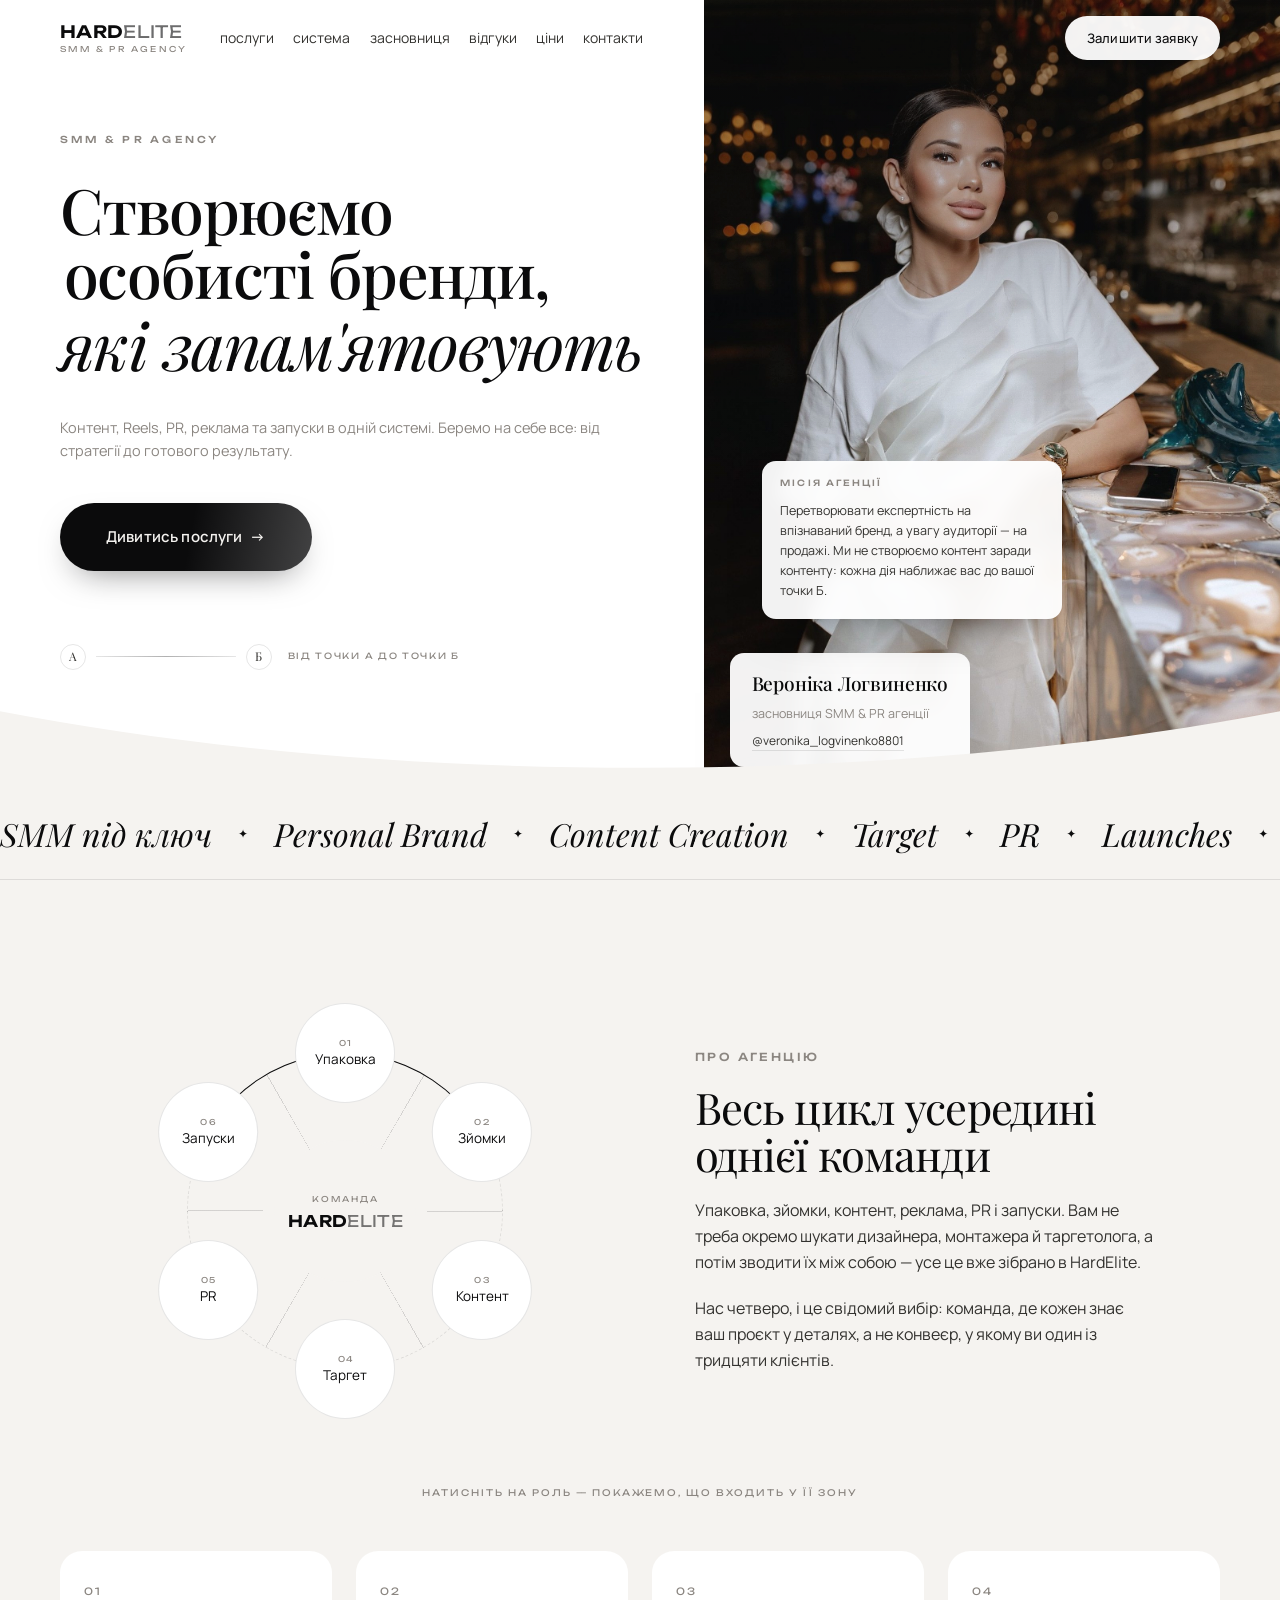
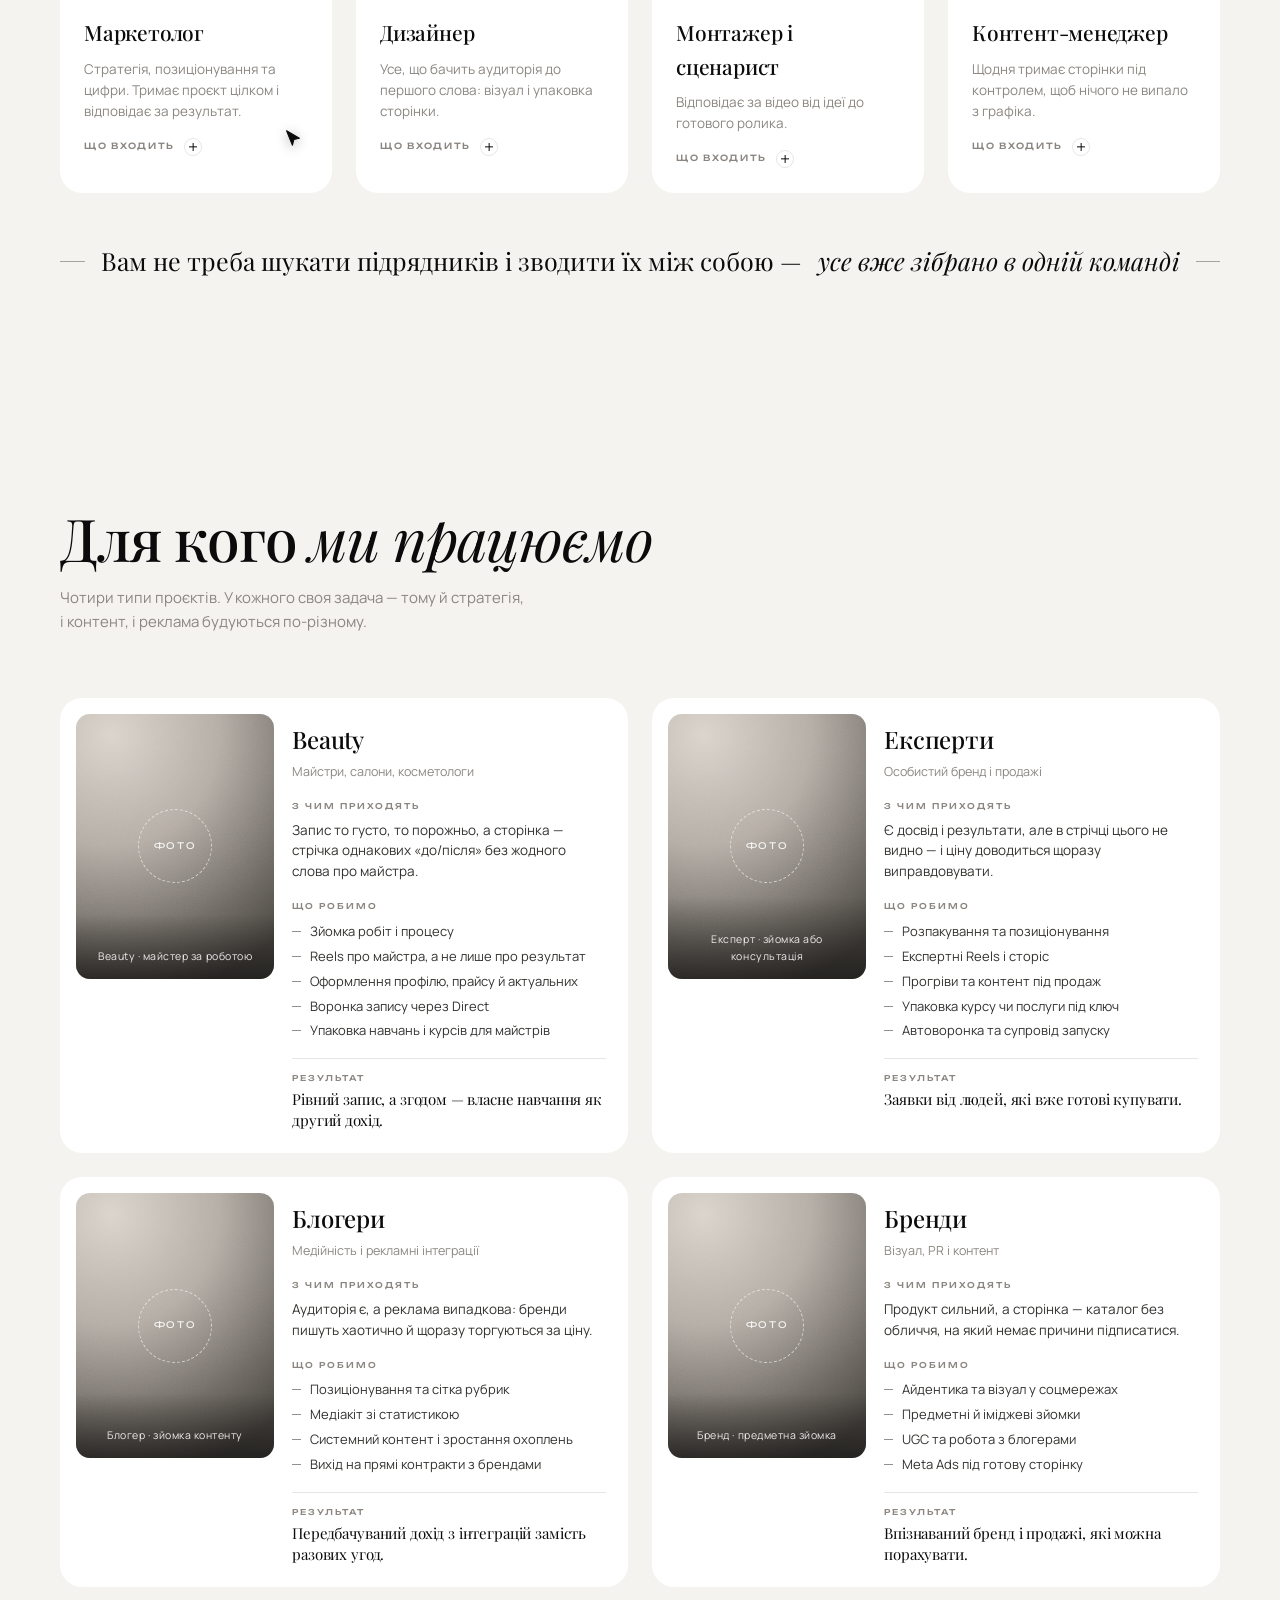
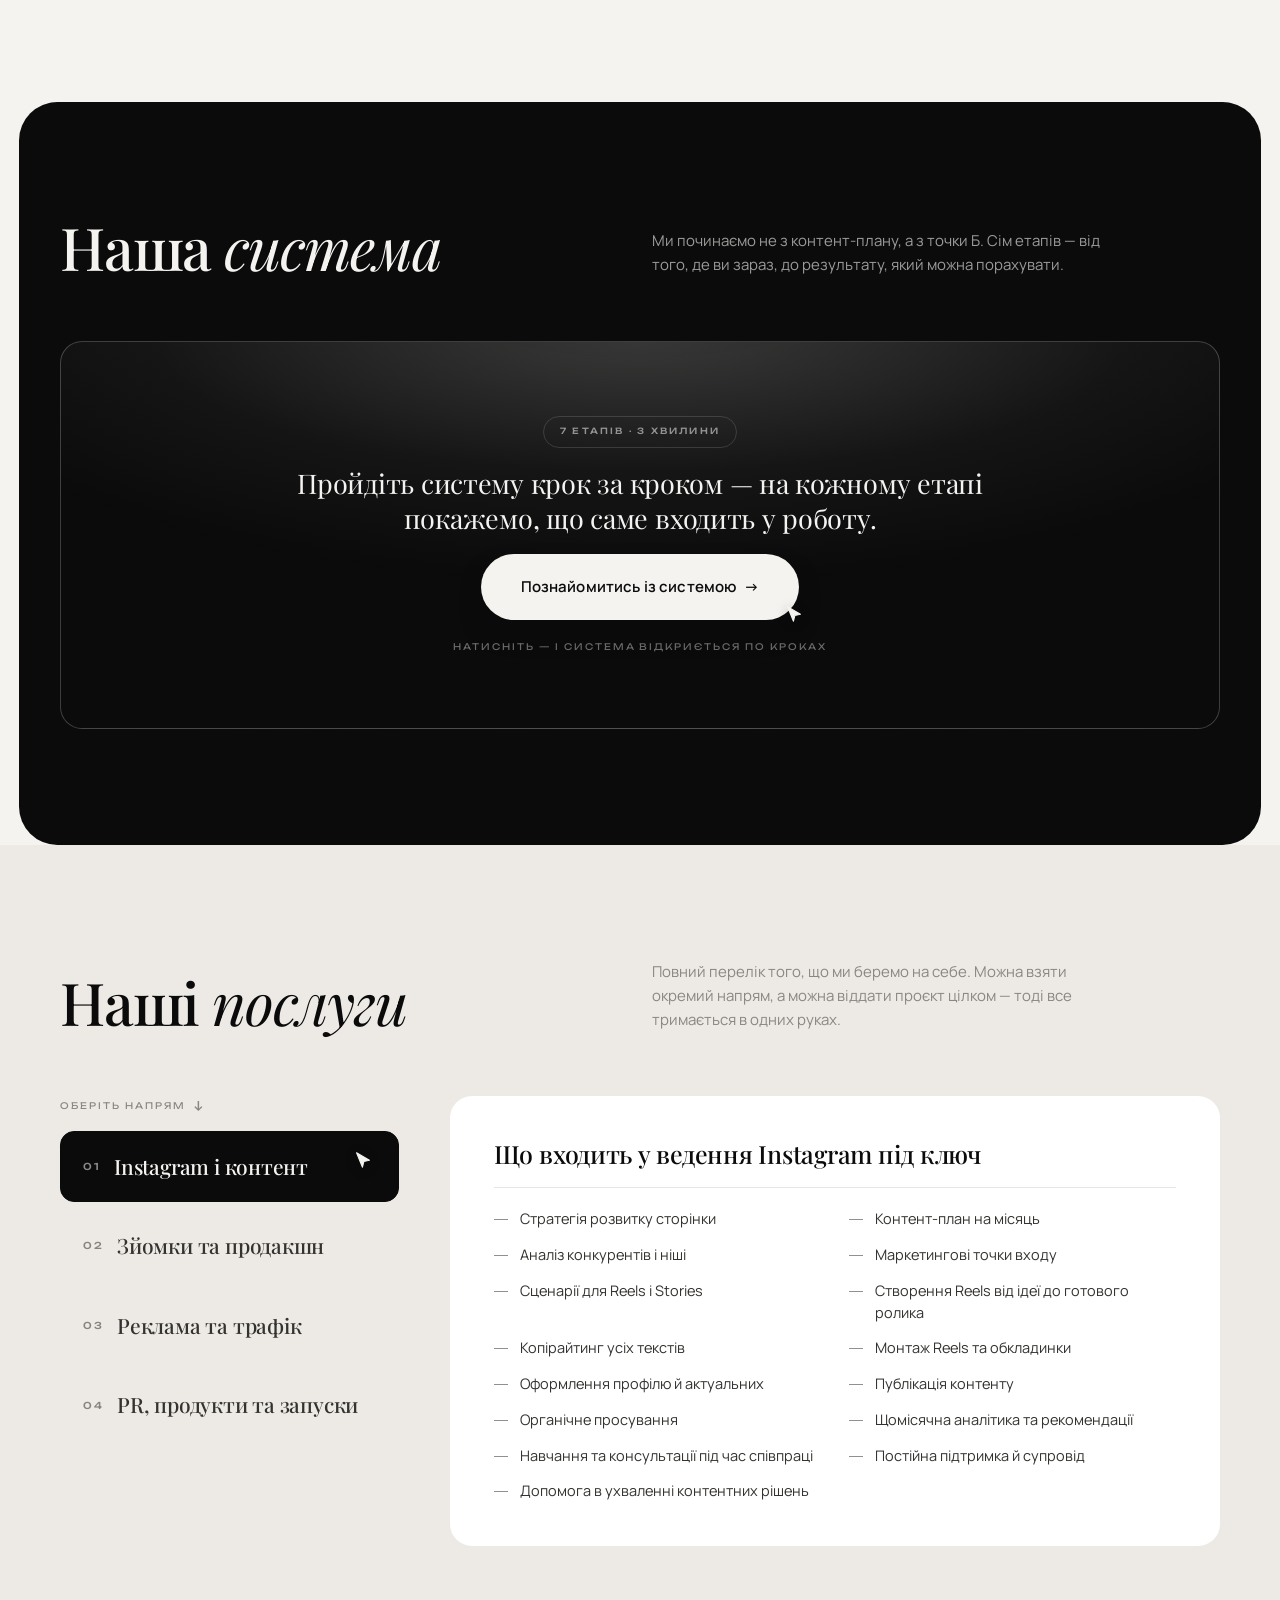
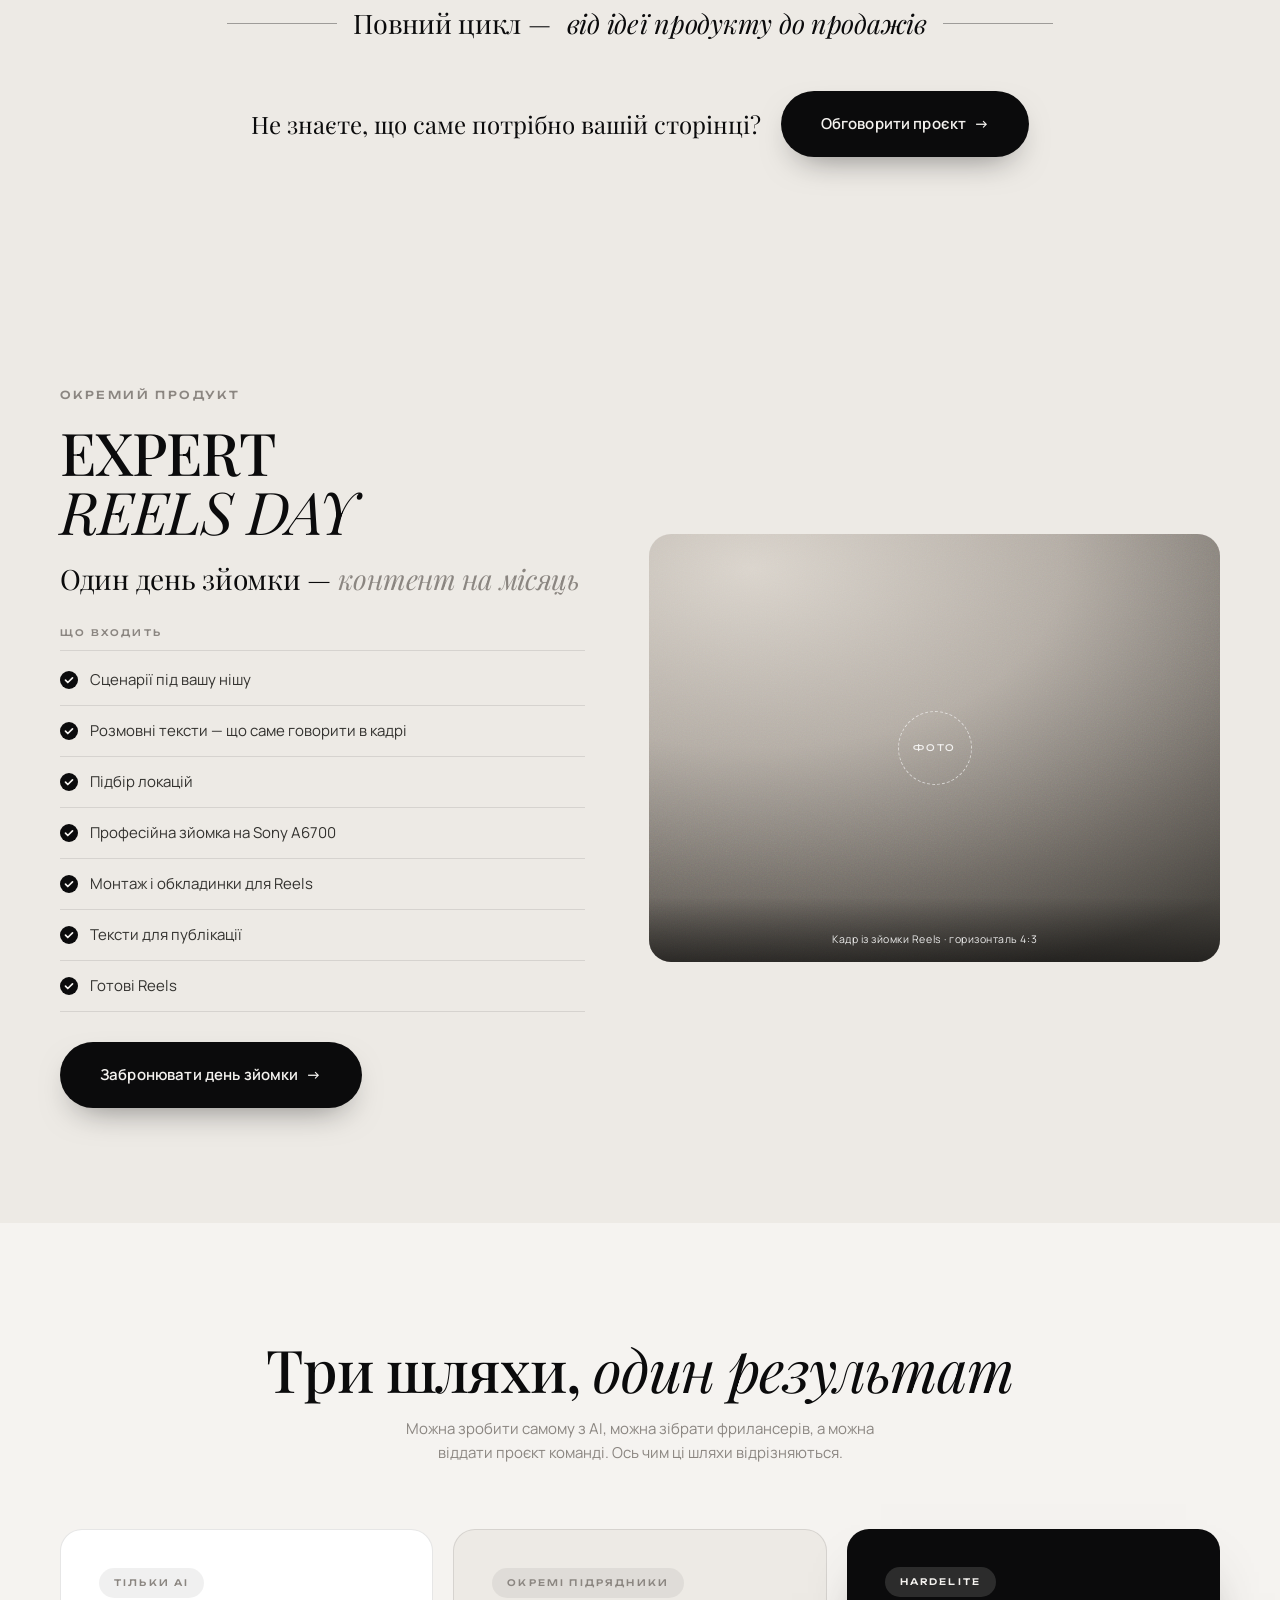
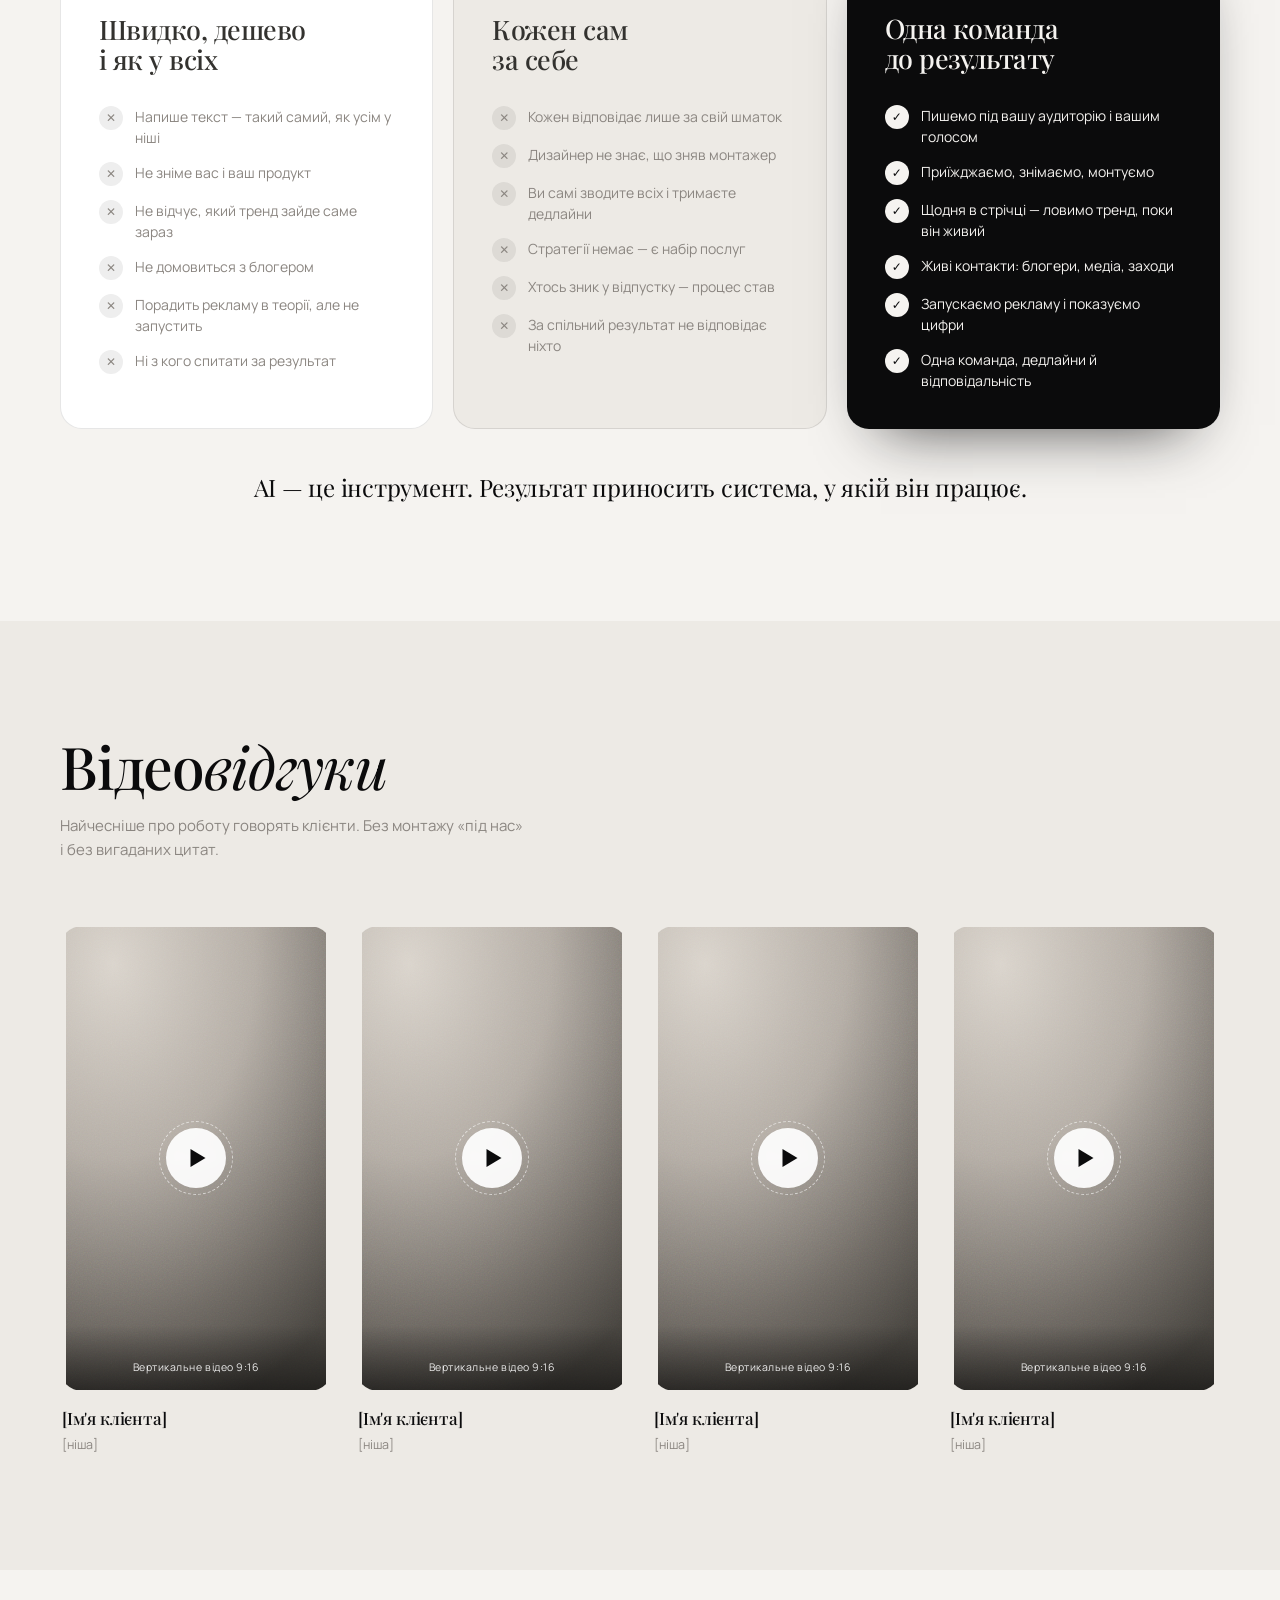
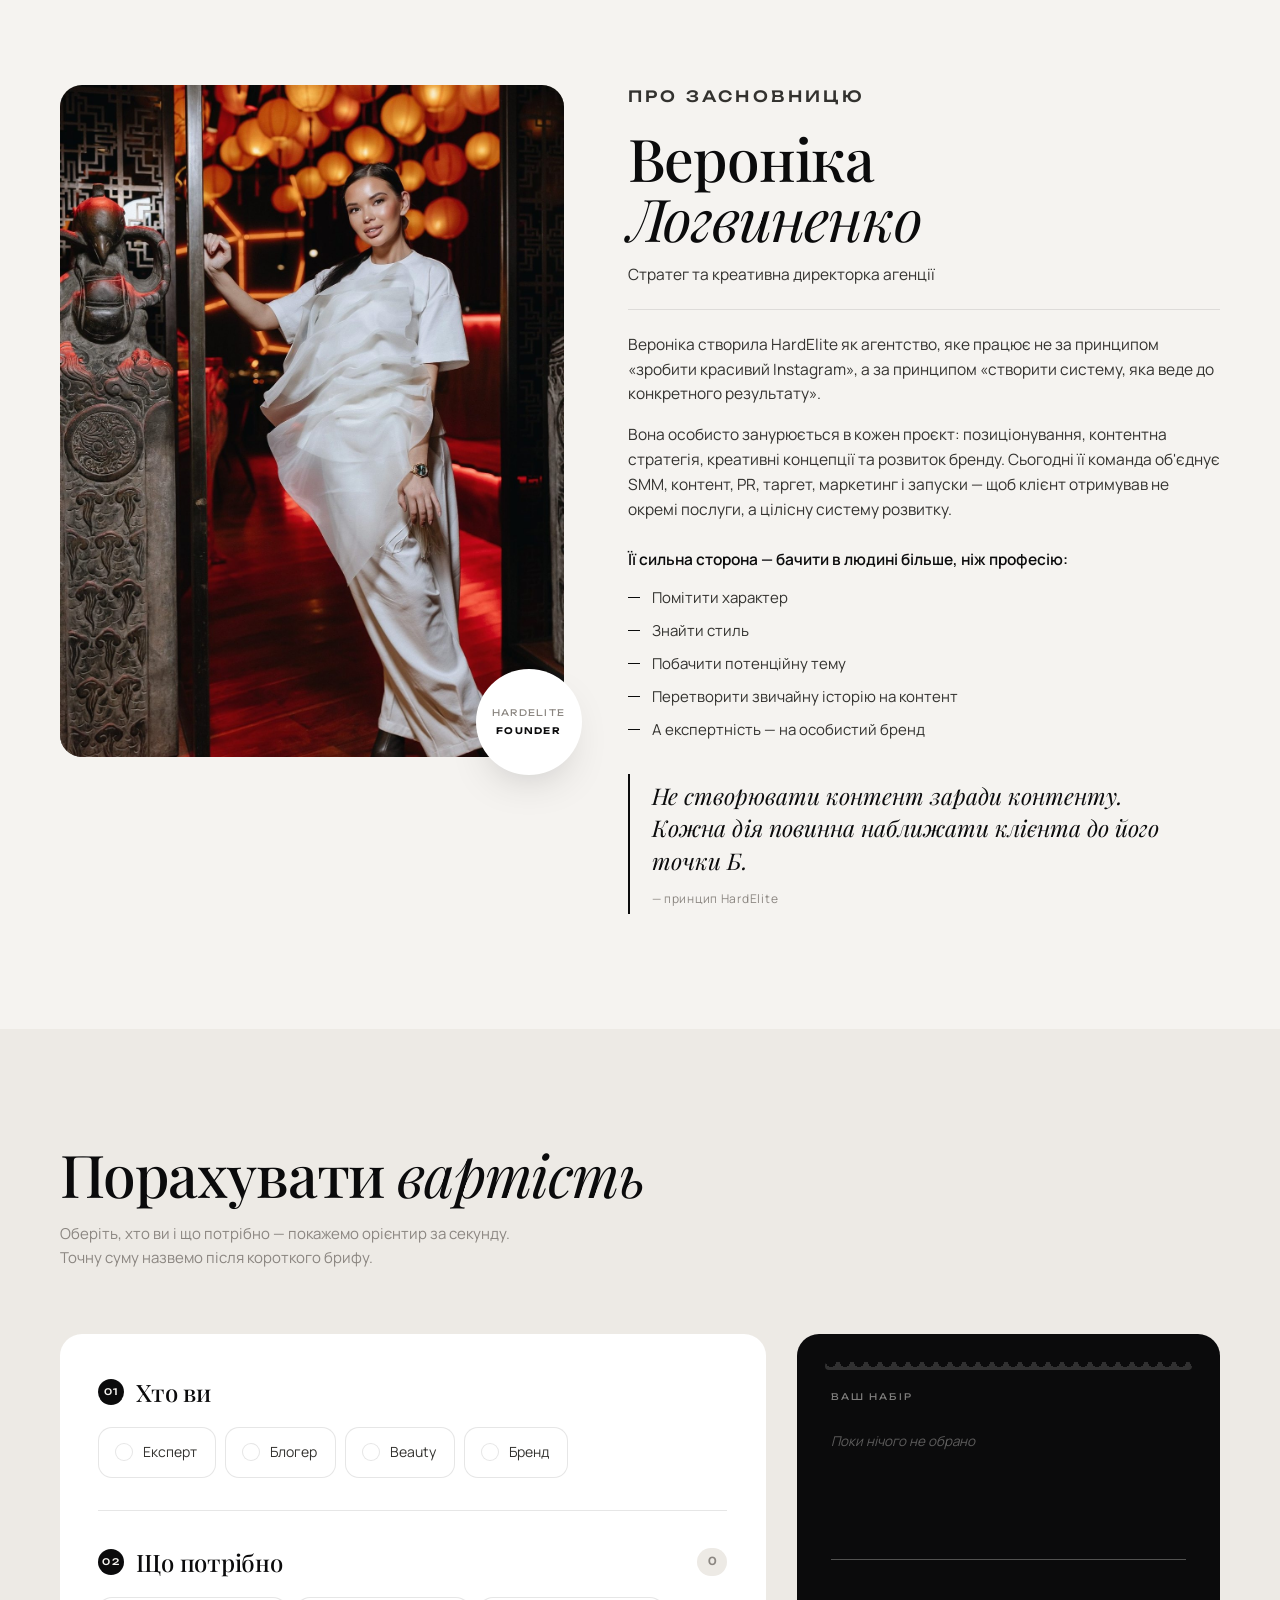
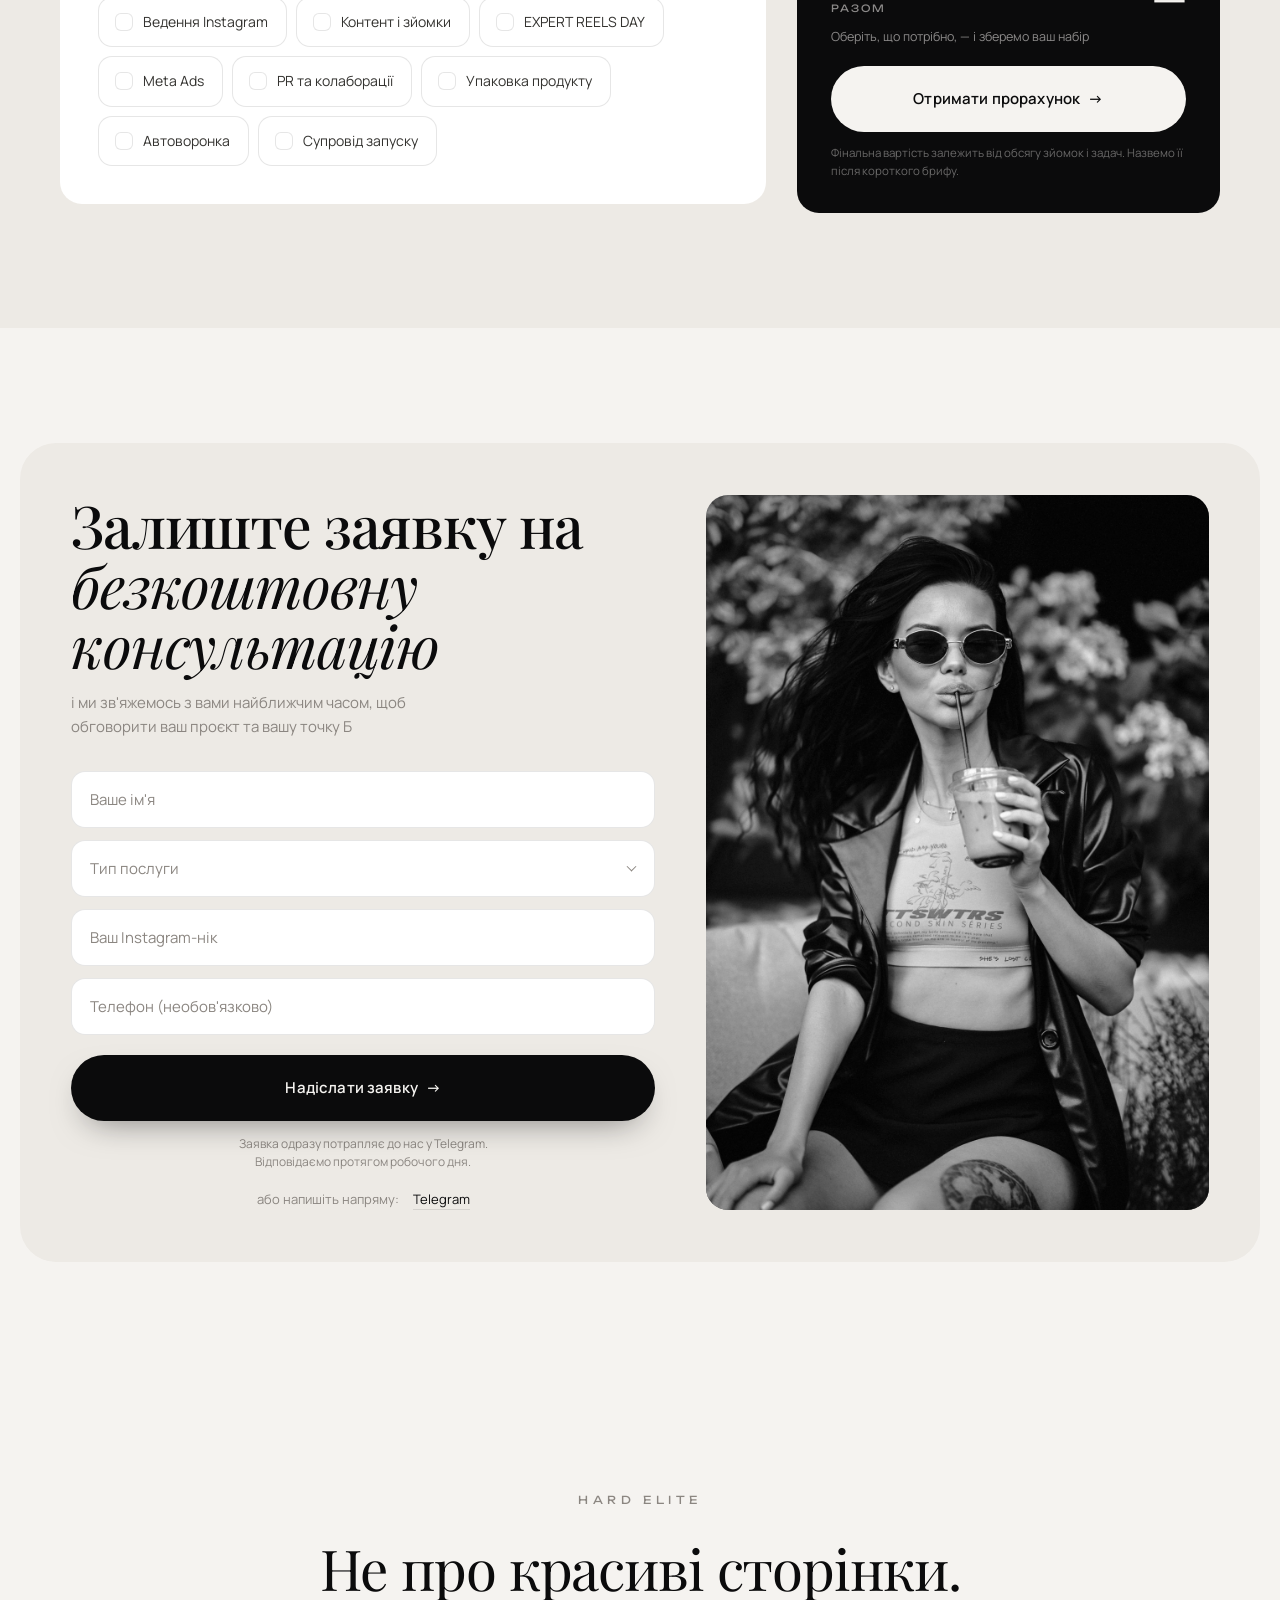
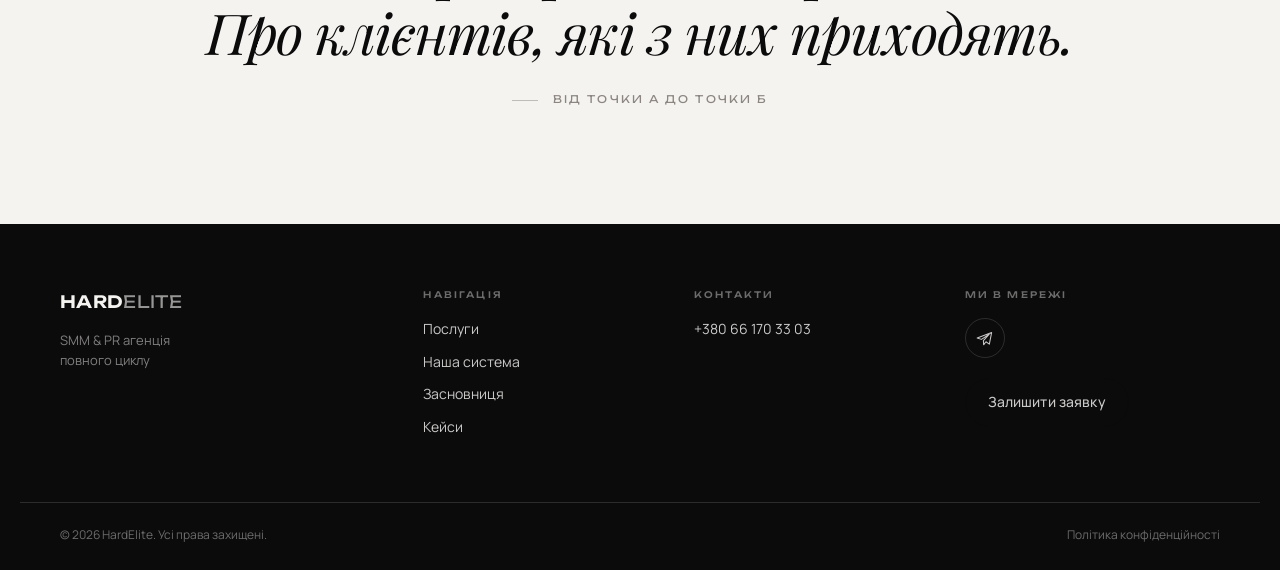
==== commit 830a592e: "Заявки з форми надходять у Telegram-бот Додано serverless-функцію api/lead.js: приймає заявку, чисти" ====
--- a/index.html
+++ b/index.html
@@ -12,7 +12,7 @@
 <link rel="preconnect" href="https://fonts.googleapis.com">
 <link rel="preconnect" href="https://fonts.gstatic.com" crossorigin>
 <link href="https://fonts.googleapis.com/css2?family=Manrope:wght@300;400;500;600;700&family=Playfair+Display:ital,wght@0,400;0,500;0,600;1,400;1,500&family=Unbounded:wght@400;500;600&display=swap" rel="stylesheet">
-<link rel="stylesheet" href="styles.css?v=20">
+<link rel="stylesheet" href="styles.css?v=21">
 <script>document.documentElement.classList.add('js')</script>
 </head>
 <body>
@@ -933,10 +933,15 @@
           <label for="fPhone">Телефон (необов'язково)</label>
         </div>
 
+        <div class="form__trap" aria-hidden="true">
+          <label for="fCompany">Не заповнюйте це поле</label>
+          <input type="text" id="fCompany" name="company" tabindex="-1" autocomplete="off">
+        </div>
+
         <button type="submit" class="btn btn--dark btn--cta btn--wide">Надіслати заявку <span class="btn__arrow" aria-hidden="true">→</span></button>
 
         <p class="form__hint">
-          Заявку буде скопійовано у буфер обміну, і ми відкриємо Telegram — залишиться лише вставити повідомлення.
+          Заявка одразу потрапляє до нас у Telegram. Відповідаємо протягом робочого дня.
         </p>
 
         <div class="form__alt">
@@ -1006,6 +1011,6 @@
 
 <div class="toast" id="toast" role="status" aria-live="polite"></div>
 
-<script src="script.js?v=17"></script>
+<script src="script.js?v=21"></script>
 </body>
 </html>
--- a/styles.css
+++ b/styles.css
@@ -2180,6 +2180,9 @@
   font-size:12px;
   color:rgba(245,243,240,.42);
 }
+
+/* пастка для спам-ботів — людина її не бачить */
+.form__trap{position:absolute;left:-9999px;width:1px;height:1px;overflow:hidden;opacity:0;pointer-events:none}
 
 /* =========================================================
    TOAST
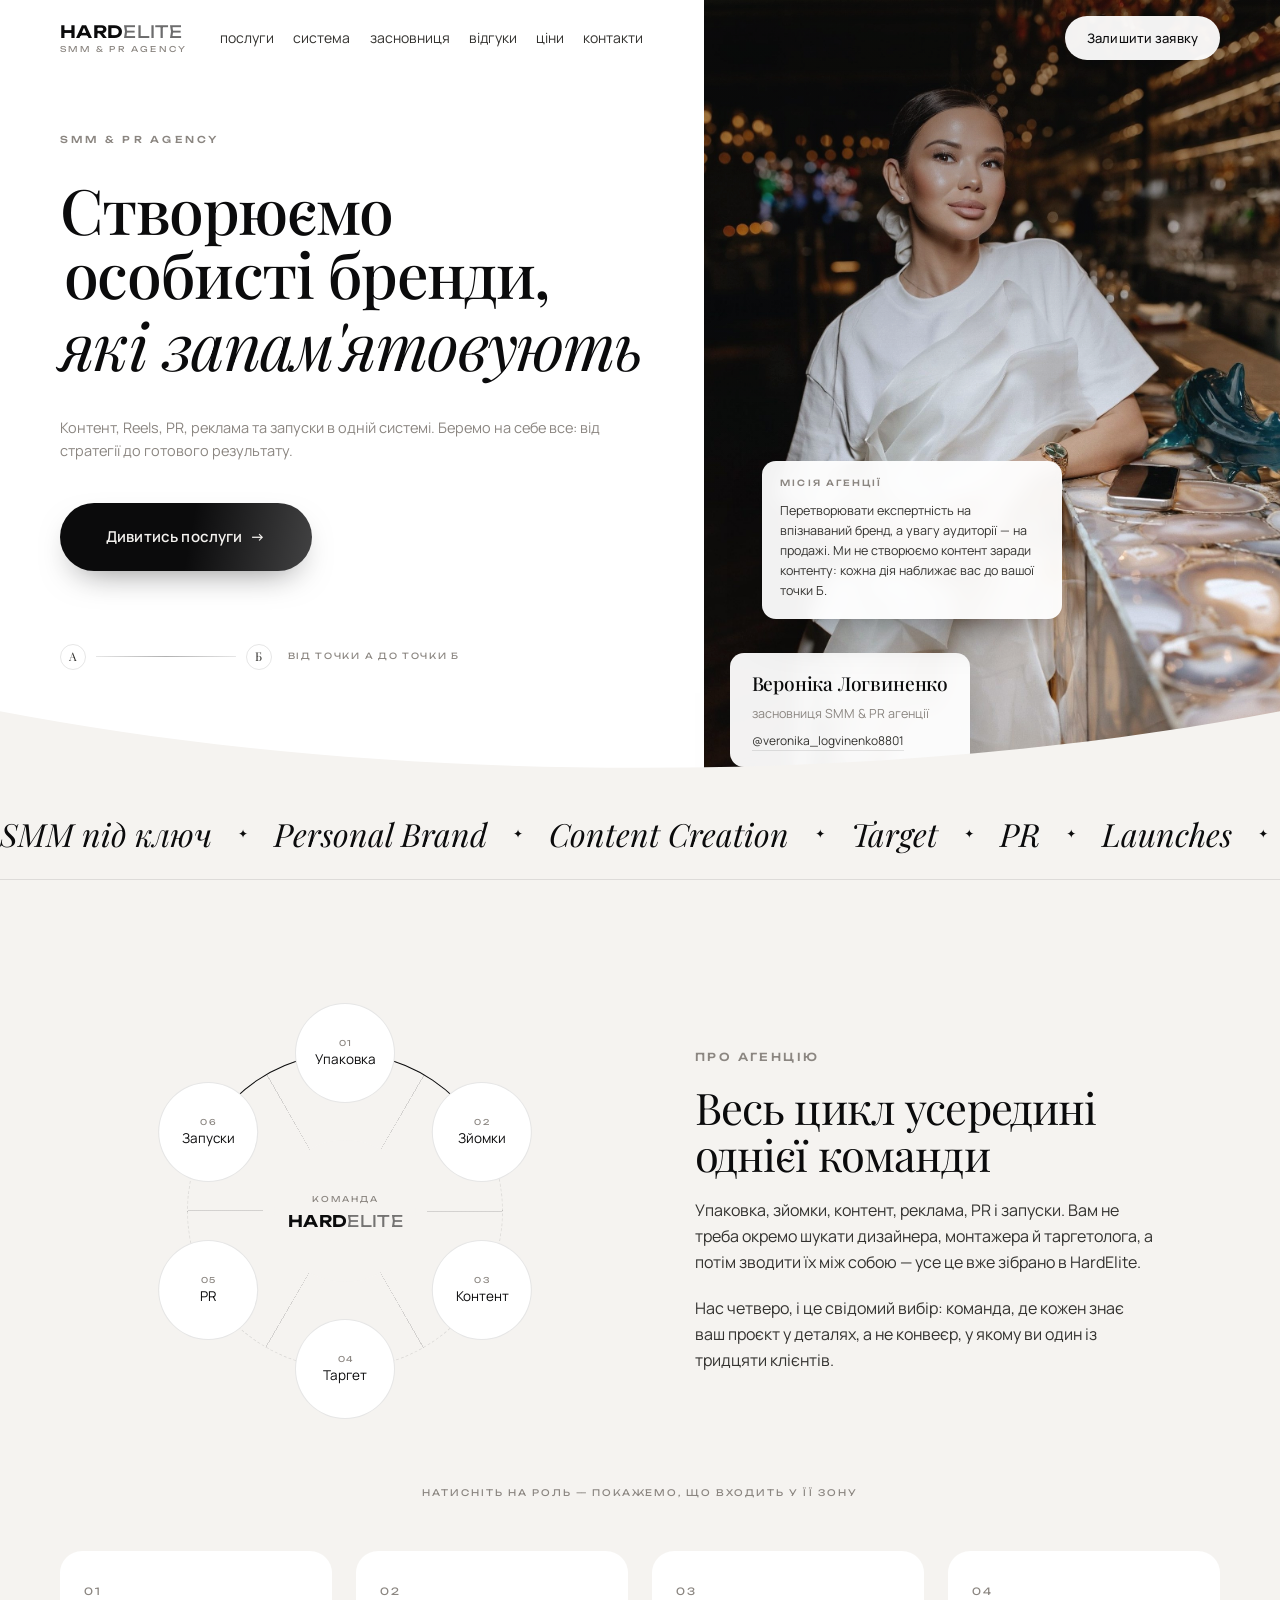
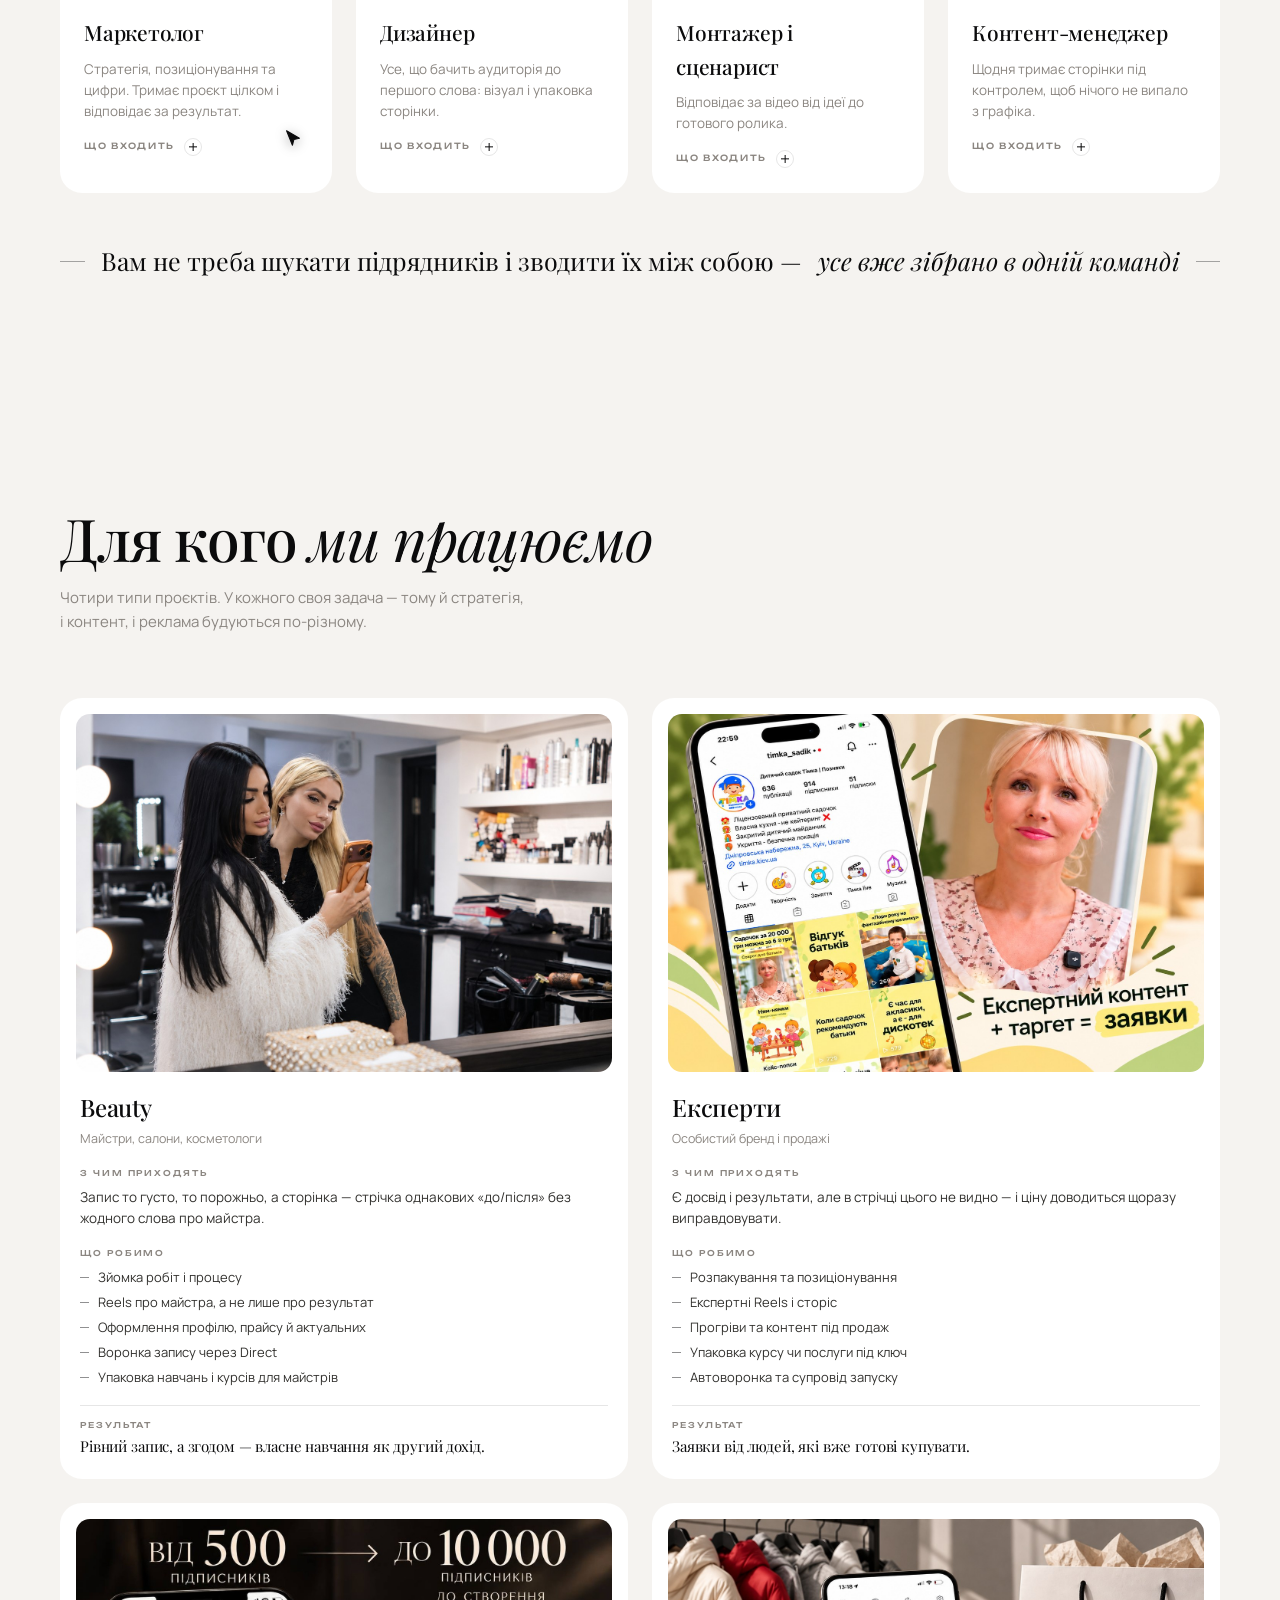
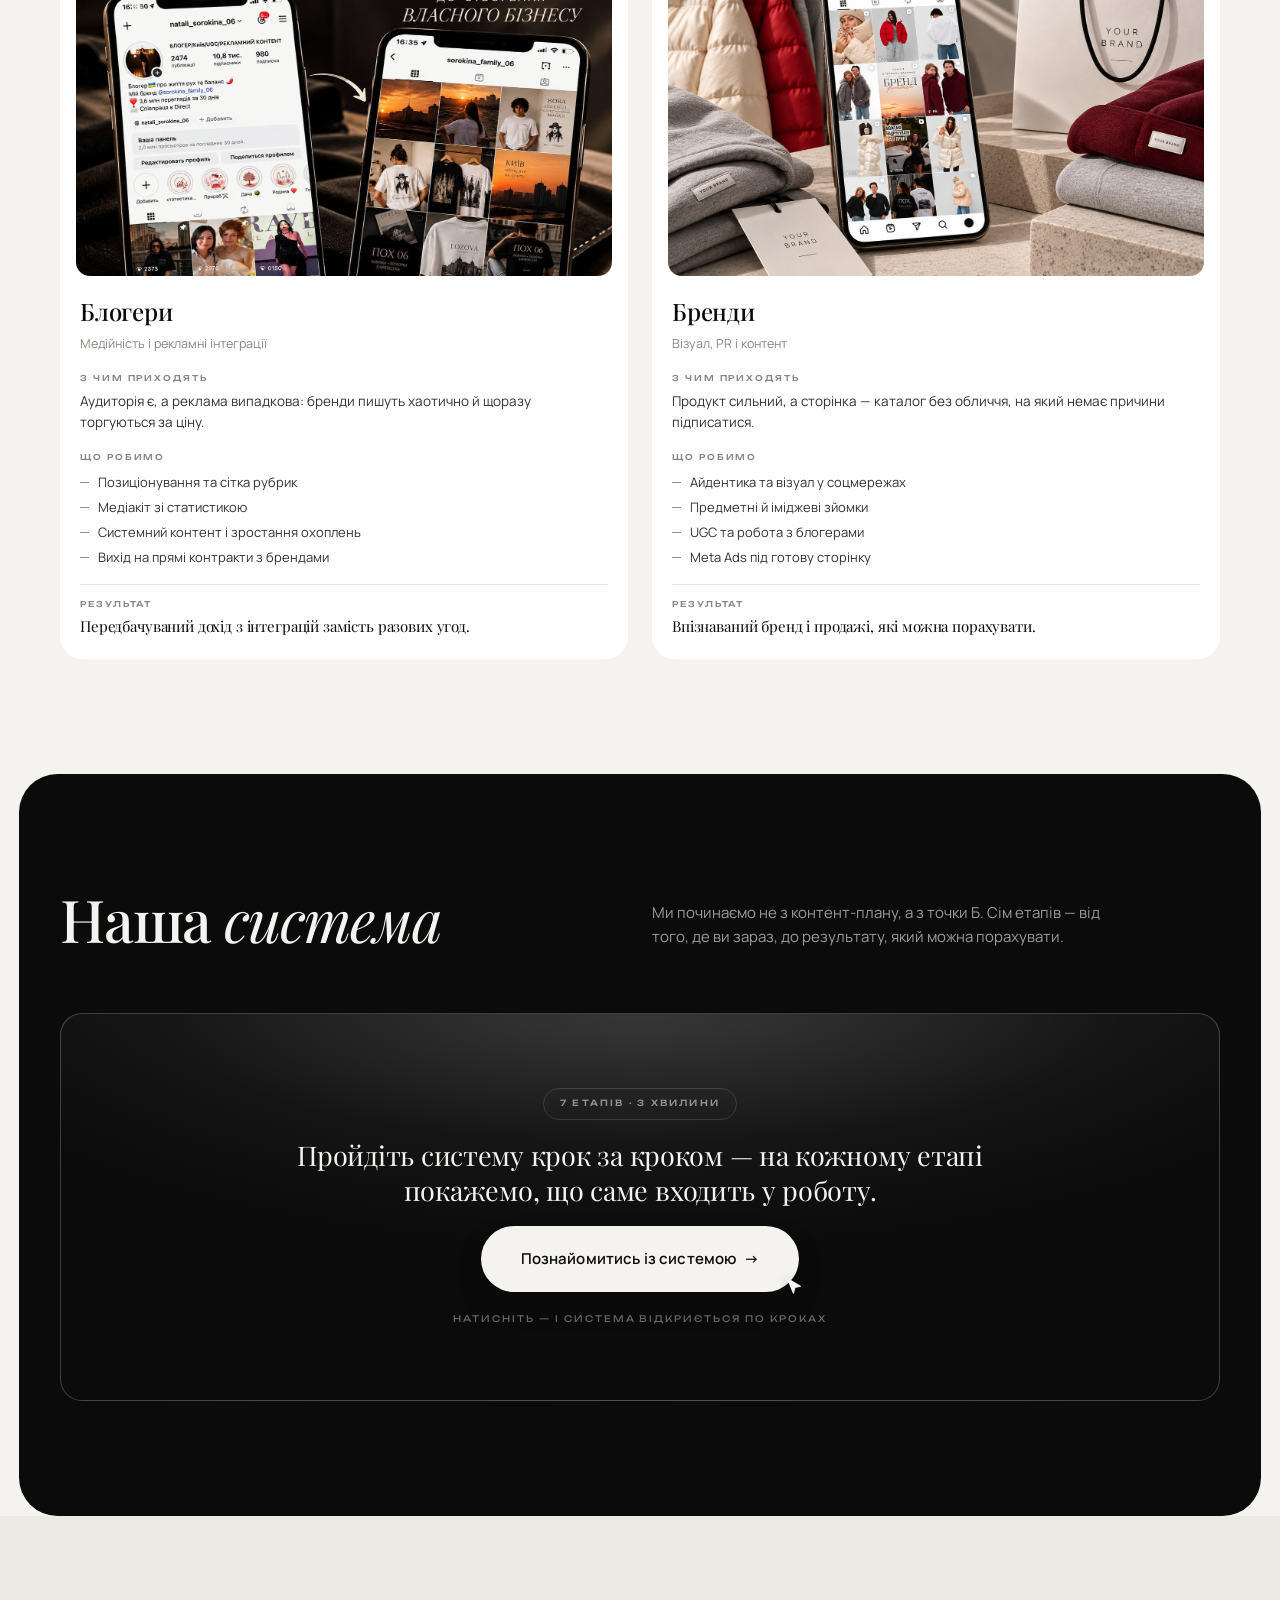
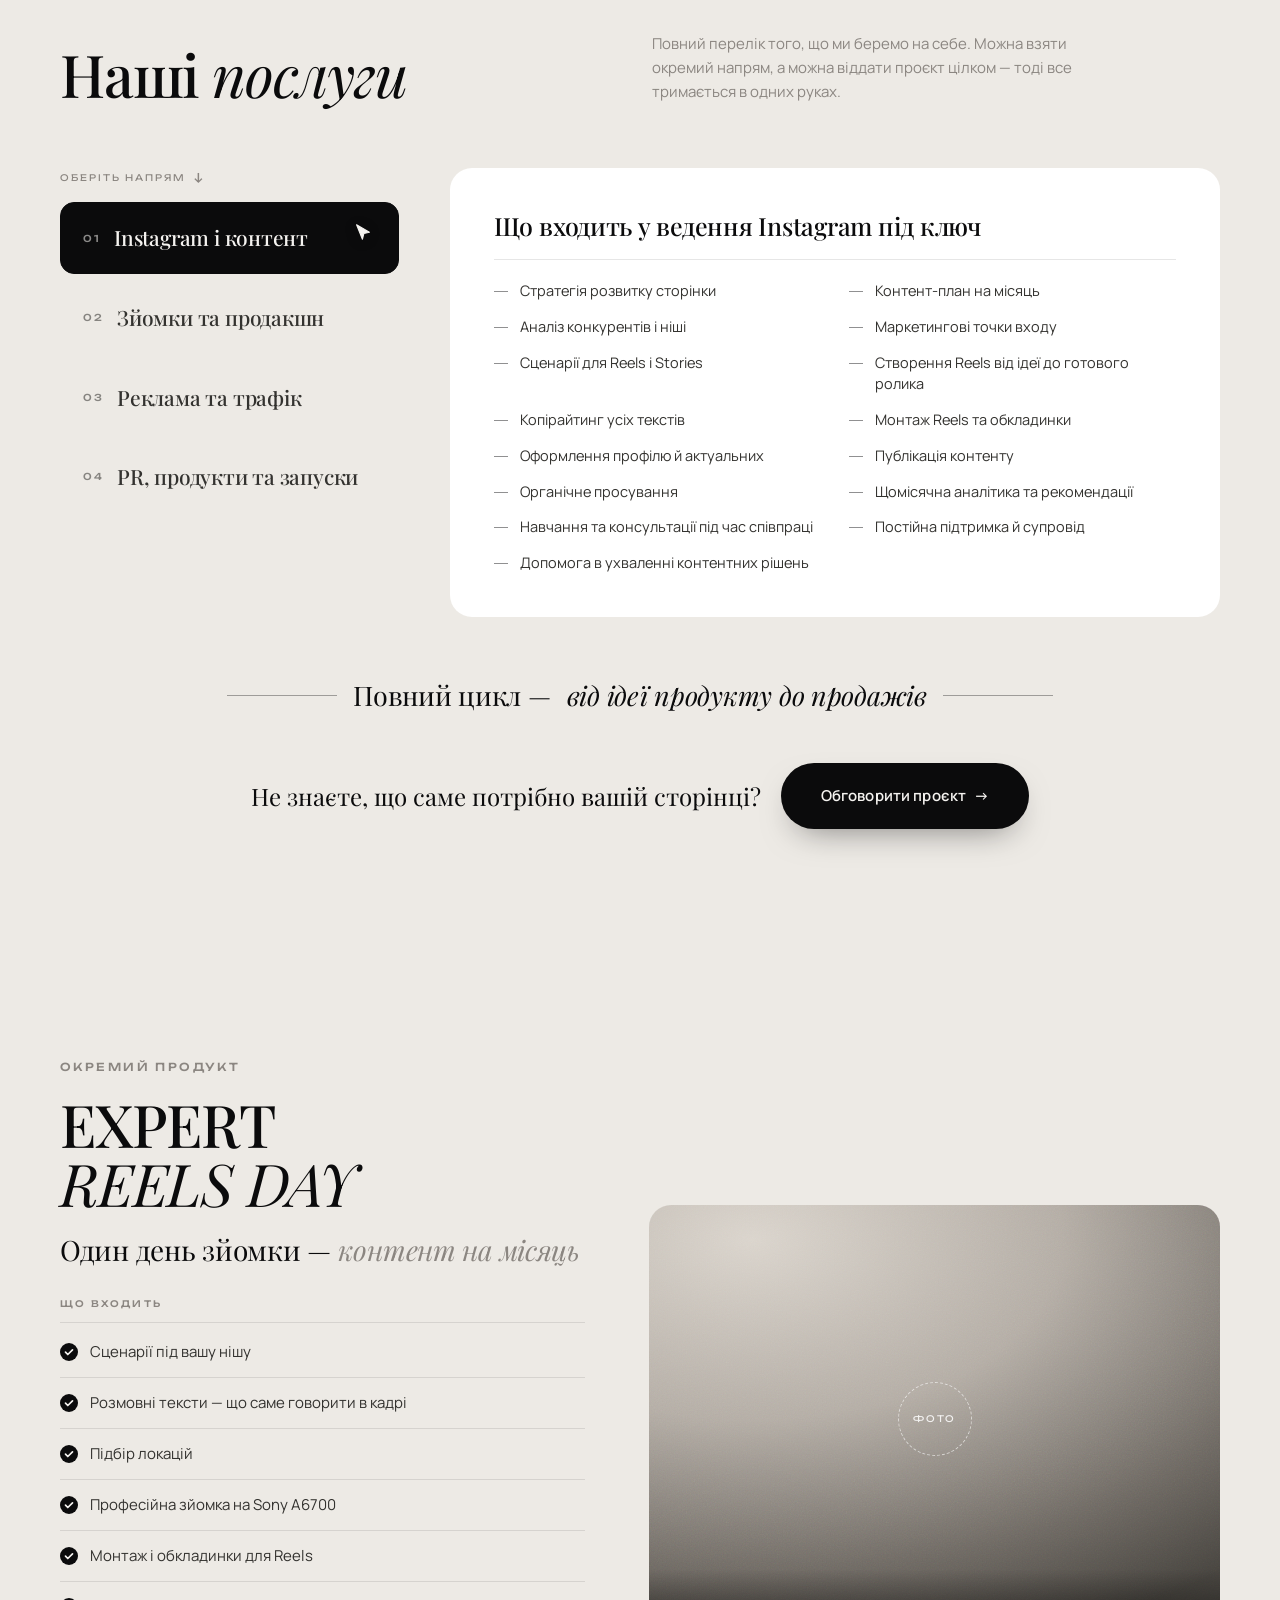
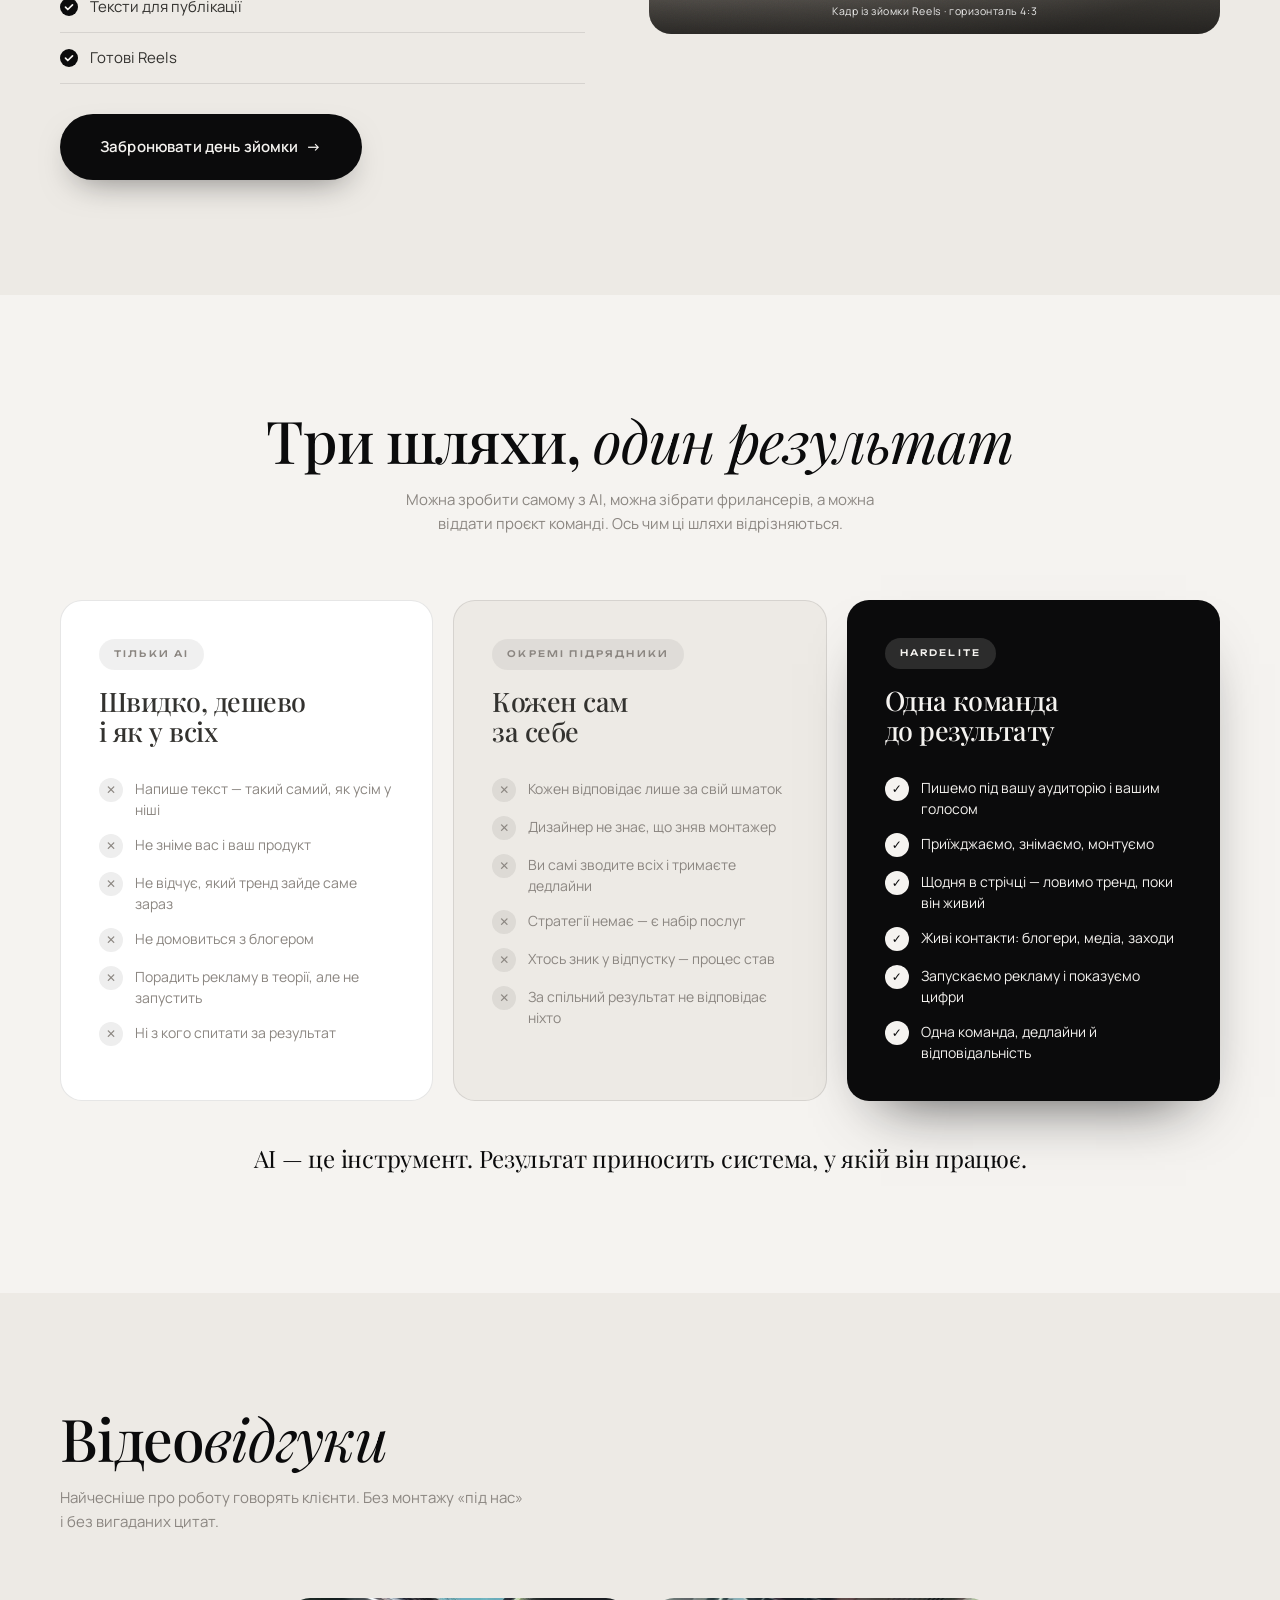
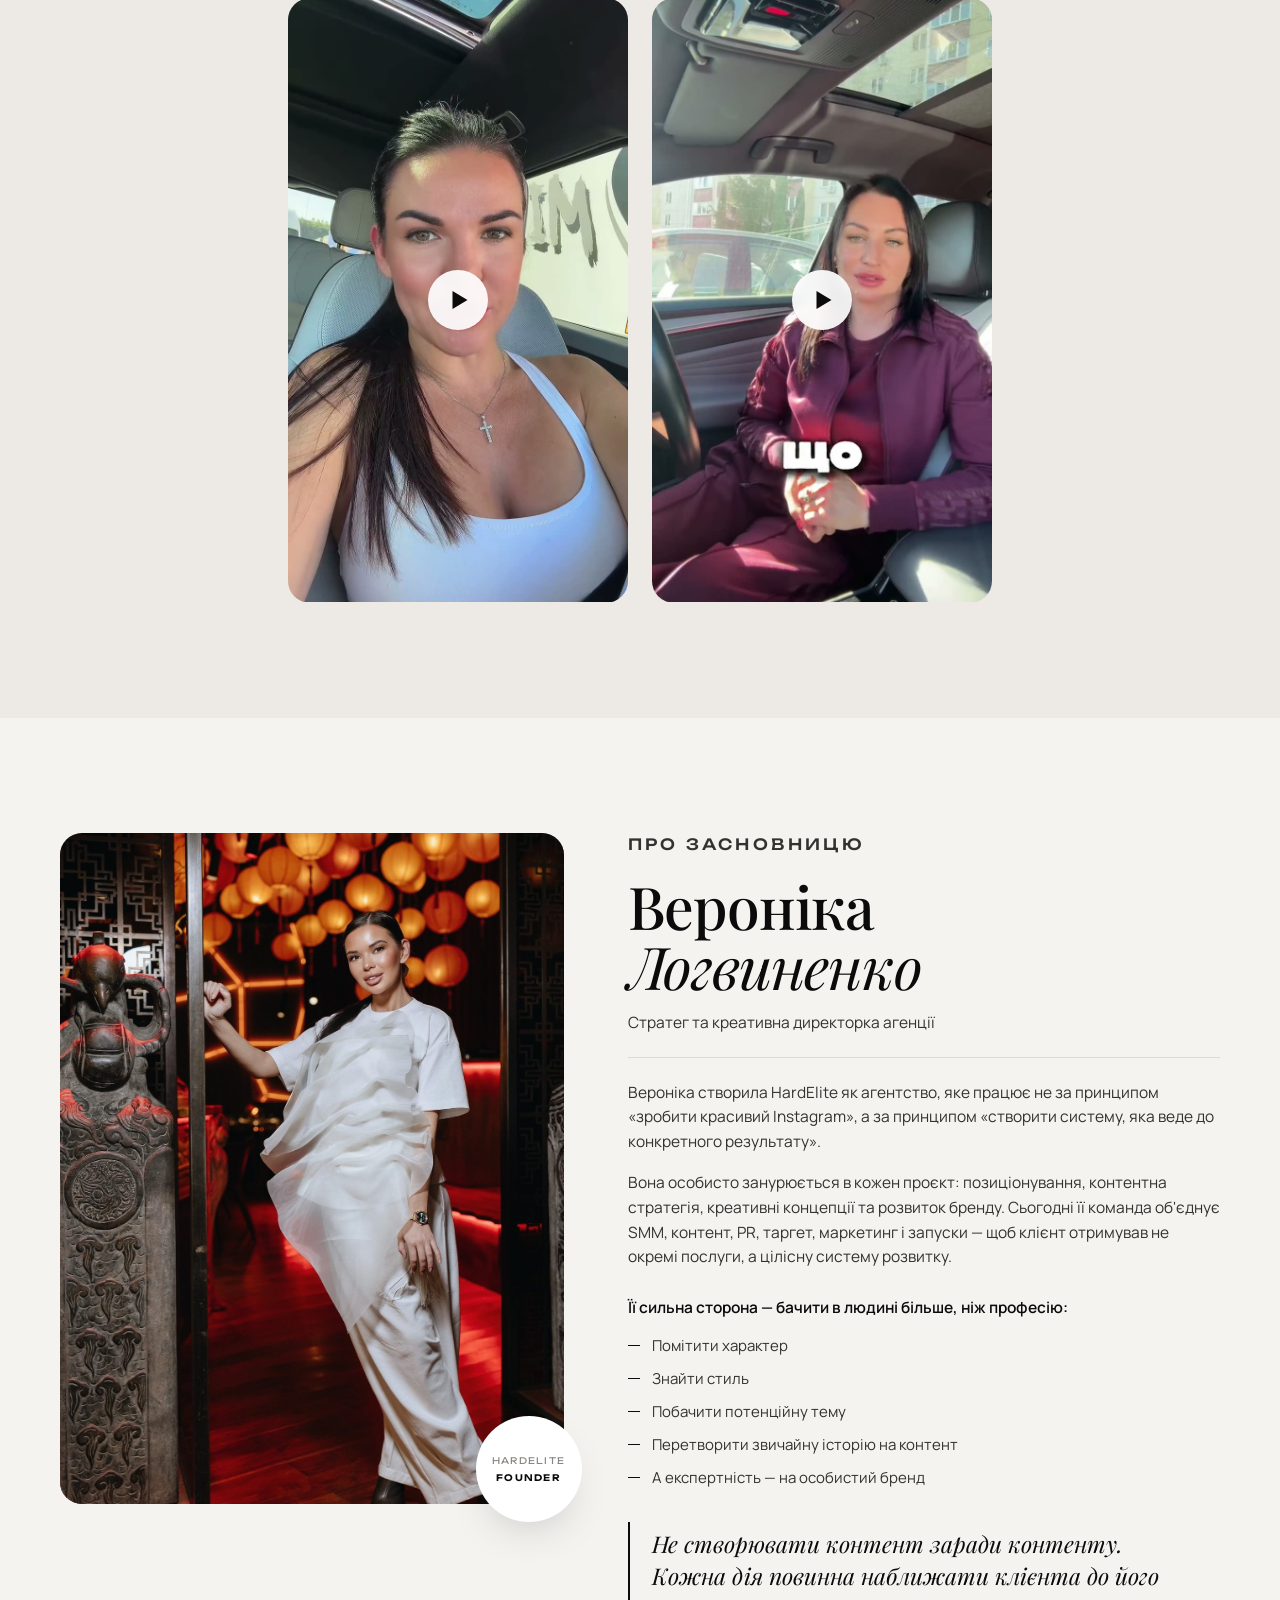
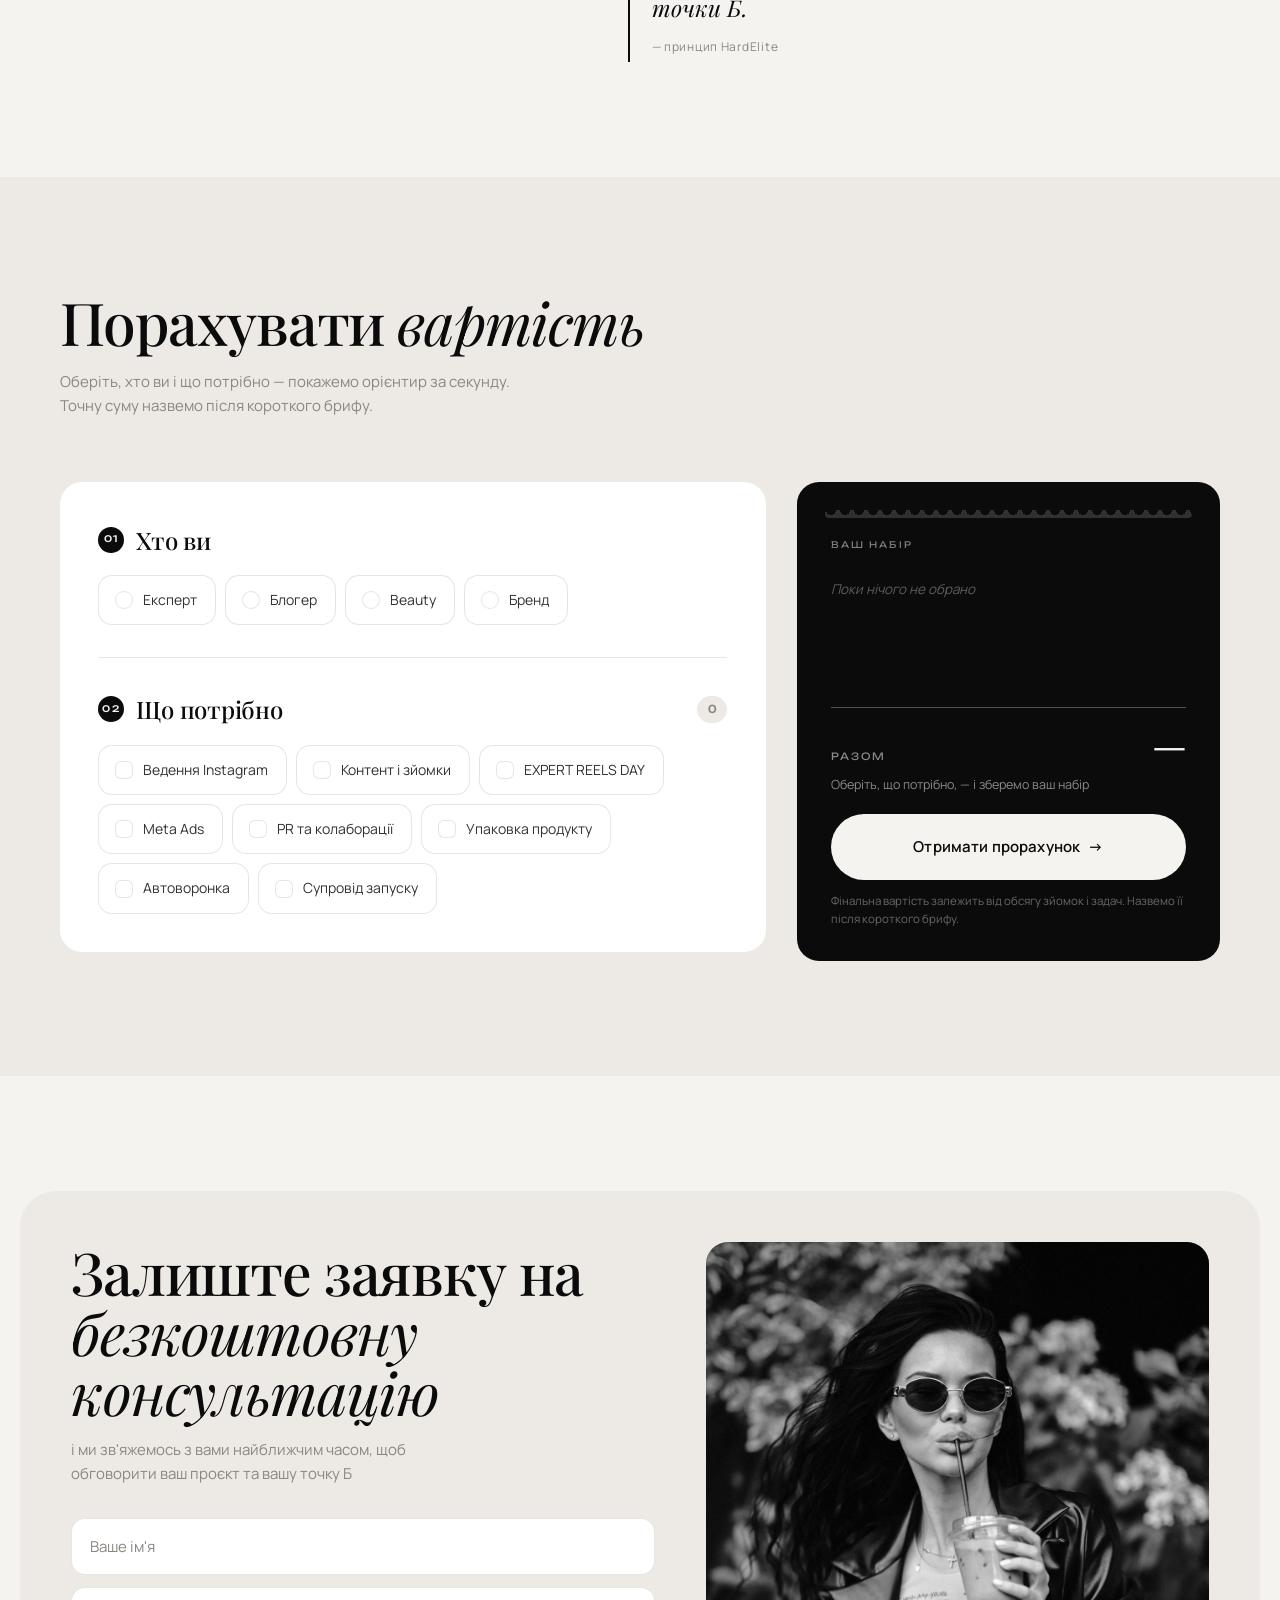
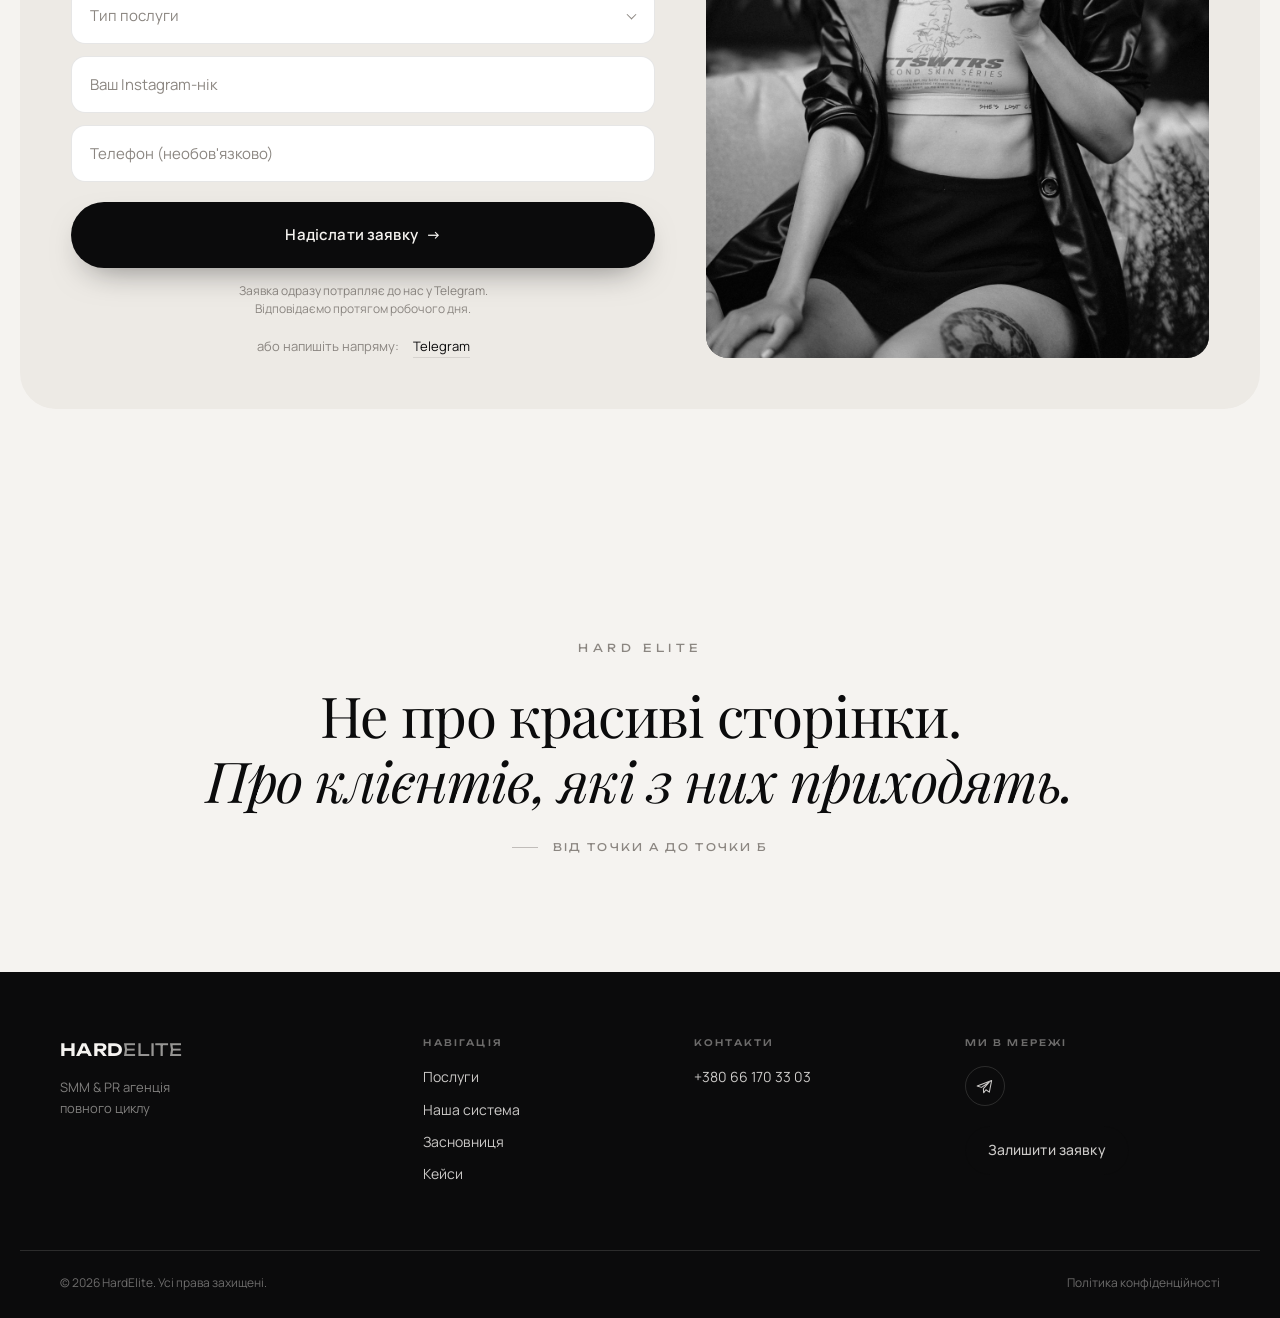
==== commit fe683d35: "Реальні фото ніш і два відеовідгуки Картки «Для кого» перебудовано під горизонтальні кадри 3:2: зобр" ====
--- a/index.html
+++ b/index.html
@@ -12,7 +12,7 @@
 <link rel="preconnect" href="https://fonts.googleapis.com">
 <link rel="preconnect" href="https://fonts.gstatic.com" crossorigin>
 <link href="https://fonts.googleapis.com/css2?family=Manrope:wght@300;400;500;600;700&family=Playfair+Display:ital,wght@0,400;0,500;0,600;1,400;1,500&family=Unbounded:wght@400;500;600&display=swap" rel="stylesheet">
-<link rel="stylesheet" href="styles.css?v=21">
+<link rel="stylesheet" href="styles.css?v=23">
 <script>document.documentElement.classList.add('js')</script>
 </head>
 <body>
@@ -291,7 +291,7 @@
 
     <div class="audience">
       <article class="aud" data-anim>
-        <div class="ph aud__ph" data-ph="Beauty · майстер за роботою"><span class="ph__label">фото</span></div>
+        <img class="ph aud__ph" src="images/aud-beauty.jpg?v=23" alt="Майстриня та клієнтка у салоні" width="1400" height="933" loading="lazy">
         <div class="aud__body">
           <h3>Beauty</h3>
           <p class="aud__sub">Майстри, салони, косметологи</p>
@@ -313,7 +313,7 @@
       </article>
 
       <article class="aud" data-anim>
-        <div class="ph aud__ph" data-ph="Експерт · зйомка або консультація"><span class="ph__label">фото</span></div>
+        <img class="ph aud__ph" src="images/aud-expert.jpg?v=23" alt="Кейс експерта: профіль у Instagram і результат" width="1400" height="933" loading="lazy">
         <div class="aud__body">
           <h3>Експерти</h3>
           <p class="aud__sub">Особистий бренд і продажі</p>
@@ -335,7 +335,7 @@
       </article>
 
       <article class="aud" data-anim>
-        <div class="ph aud__ph" data-ph="Блогер · зйомка контенту"><span class="ph__label">фото</span></div>
+        <img class="ph aud__ph" src="images/aud-blogger.jpg?v=23" alt="Кейс блогера: зростання з 500 до 10 000 підписників" width="1400" height="933" loading="lazy">
         <div class="aud__body">
           <h3>Блогери</h3>
           <p class="aud__sub">Медійність і рекламні інтеграції</p>
@@ -356,7 +356,7 @@
       </article>
 
       <article class="aud" data-anim>
-        <div class="ph aud__ph" data-ph="Бренд · предметна зйомка"><span class="ph__label">фото</span></div>
+        <img class="ph aud__ph" src="images/aud-brand.jpg?v=23" alt="Кейс бренду: профіль і предметна зйомка" width="1400" height="933" loading="lazy">
         <div class="aud__body">
           <h3>Бренди</h3>
           <p class="aud__sub">Візуал, PR і контент</p>
@@ -730,8 +730,8 @@
 </section>
 
 <!-- ============ VIDEO REVIEWS ============ -->
-<!-- ВІДЕОВІДГУКИ. Замініть [Ім'я] та нішу, а плейсхолдер усередині .vrev__play —
-     на <video src="videos/name.mp4" controls playsinline poster="..."></video> -->
+<!-- ВІДЕОВІДГУКИ. Файли лежать у папці videos/ — відео mp4 + обкладинка jpg.
+     Щоб додати ще один, скопіюйте <article class="vrev"> і змініть номер. -->
 <section class="section section--video" id="reviews">
   <div class="container">
     <header class="section__head">
@@ -742,50 +742,33 @@
       </p>
     </header>
 
-    <div class="videos">
+    <div class="videos videos--two">
       <article class="vrev" data-anim>
-        <button class="vrev__play" type="button" aria-label="Дивитись відгук">
-          <span class="ph vrev__ph" data-ph="Вертикальне відео 9:16"><span class="ph__label">відео</span></span>
-          <span class="vrev__btn" aria-hidden="true"></span>
-        </button>
-        <div class="vrev__meta">
-          <b>[Ім'я клієнта]</b>
-          <span>[ніша]</span>
-        </div>
+        <div class="vrev__play" data-video>
+          <video class="vrev__video" poster="videos/review-1.jpg?v=23"
+                 preload="none" playsinline
+                 width="720" height="1280">
+            <source src="videos/review-1.mp4?v=23" type="video/mp4">
+          </video>
+          <button class="vrev__btn" type="button" aria-label="Дивитись відгук"></button>
+        </div>
+        <!-- коли Вероніка дасть імʼя та нішу — розкоментувати й вписати:
+        <div class="vrev__meta"><b>Імʼя</b><span>ніша</span></div> -->
       </article>
 
       <article class="vrev" data-anim>
-        <button class="vrev__play" type="button" aria-label="Дивитись відгук">
-          <span class="ph vrev__ph" data-ph="Вертикальне відео 9:16"><span class="ph__label">відео</span></span>
-          <span class="vrev__btn" aria-hidden="true"></span>
-        </button>
-        <div class="vrev__meta">
-          <b>[Ім'я клієнта]</b>
-          <span>[ніша]</span>
-        </div>
-      </article>
-
-      <article class="vrev" data-anim>
-        <button class="vrev__play" type="button" aria-label="Дивитись відгук">
-          <span class="ph vrev__ph" data-ph="Вертикальне відео 9:16"><span class="ph__label">відео</span></span>
-          <span class="vrev__btn" aria-hidden="true"></span>
-        </button>
-        <div class="vrev__meta">
-          <b>[Ім'я клієнта]</b>
-          <span>[ніша]</span>
-        </div>
-      </article>
-
-      <article class="vrev" data-anim>
-        <button class="vrev__play" type="button" aria-label="Дивитись відгук">
-          <span class="ph vrev__ph" data-ph="Вертикальне відео 9:16"><span class="ph__label">відео</span></span>
-          <span class="vrev__btn" aria-hidden="true"></span>
-        </button>
-        <div class="vrev__meta">
-          <b>[Ім'я клієнта]</b>
-          <span>[ніша]</span>
-        </div>
-      </article>
+        <div class="vrev__play" data-video>
+          <video class="vrev__video" poster="videos/review-2.jpg?v=23"
+                 preload="none" playsinline
+                 width="720" height="1280">
+            <source src="videos/review-2.mp4?v=23" type="video/mp4">
+          </video>
+          <button class="vrev__btn" type="button" aria-label="Дивитись відгук"></button>
+        </div>
+        <!-- коли Вероніка дасть імʼя та нішу — розкоментувати й вписати:
+        <div class="vrev__meta"><b>Імʼя</b><span>ніша</span></div> -->
+      </article>
+
     </div>
   </div>
 </section>
@@ -1011,6 +994,6 @@
 
 <div class="toast" id="toast" role="status" aria-live="polite"></div>
 
-<script src="script.js?v=21"></script>
+<script src="script.js?v=23"></script>
 </body>
 </html>
--- a/styles.css
+++ b/styles.css
@@ -1106,14 +1106,15 @@
   border-radius:var(--r);
   padding:16px;
   display:grid;
-  grid-template-columns:minmax(0,.62fr) minmax(0,1fr);
-  gap:18px;
+  grid-template-columns:minmax(0,1fr);
+  gap:16px;
   align-items:start;
   transition:transform .35s cubic-bezier(.2,.8,.3,1), box-shadow .35s;
 }
 .aud:hover{transform:translateY(-5px);box-shadow:var(--shadow)}
-.aud__ph{aspect-ratio:3/4;border-radius:calc(var(--r) - 8px)}
-.aud__body{padding:6px 6px 6px 0;display:flex;flex-direction:column}
+/* кадри горизонтальні 3:2 — показуємо їх цілком, не ріжемо у вертикаль */
+.aud__ph{aspect-ratio:3/2;height:auto;border-radius:calc(var(--r) - 8px)}
+.aud__body{padding:0 4px 6px;display:flex;flex-direction:column}
 .aud h3{
   font-family:var(--serif);
   font-size:24px;
@@ -1684,8 +1685,24 @@
 }
 .vrev__play:hover{transform:translateY(-6px);box-shadow:var(--shadow)}
 .vrev__ph{aspect-ratio:9/16;display:flex;border-radius:0}
+/* два відгуки — тримаємо по центру, щоб не розтягувались на всю ширину */
+.videos--two{grid-template-columns:repeat(2,minmax(0,340px));justify-content:center}
+.vrev__video{
+  display:block;
+  width:100%;
+  height:auto;          /* інакше атрибут height="1280" перебиває пропорції */
+  aspect-ratio:9/16;
+  object-fit:cover;
+  background:var(--ink);
+}
+.vrev__play{cursor:pointer}
+.vrev__play.is-playing{transform:none}
+.vrev__play.is-playing:hover{transform:none;box-shadow:none}
+.vrev__play.is-playing .vrev__btn{opacity:0;pointer-events:none}
 .vrev__btn{
   position:absolute;
+  border:0;padding:0;cursor:pointer;
+  opacity:1;transition:opacity .25s, transform .35s cubic-bezier(.2,.8,.3,1);
   left:50%;top:50%;
   transform:translate(-50%,-50%);
   width:60px;height:60px;
@@ -2318,6 +2335,7 @@
   .team{grid-template-columns:repeat(2,minmax(0,1fr))}
   .vs{grid-template-columns:minmax(0,1fr)}
   .videos{grid-template-columns:repeat(2,minmax(0,1fr))}
+  .videos--two{grid-template-columns:repeat(2,minmax(0,1fr));justify-content:stretch}
   .calc{grid-template-columns:minmax(0,1fr)}
   .calc__result{position:static}
   .calc__picked{min-height:0}
@@ -2372,9 +2390,8 @@
 
   /* ---- решта ---- */
   .audience{gap:12px}
-  .aud{grid-template-columns:minmax(0,1fr);padding:12px}
-  .aud__ph{aspect-ratio:4/3}
-  .aud__body{padding:4px 6px 10px}
+  .aud{padding:12px}
+  .aud__body{padding:0 2px 6px}
   .team{grid-template-columns:minmax(0,1fr)}
   .videos{grid-template-columns:repeat(2,minmax(0,1fr));gap:12px}
   .vrev__btn{width:46px;height:46px}
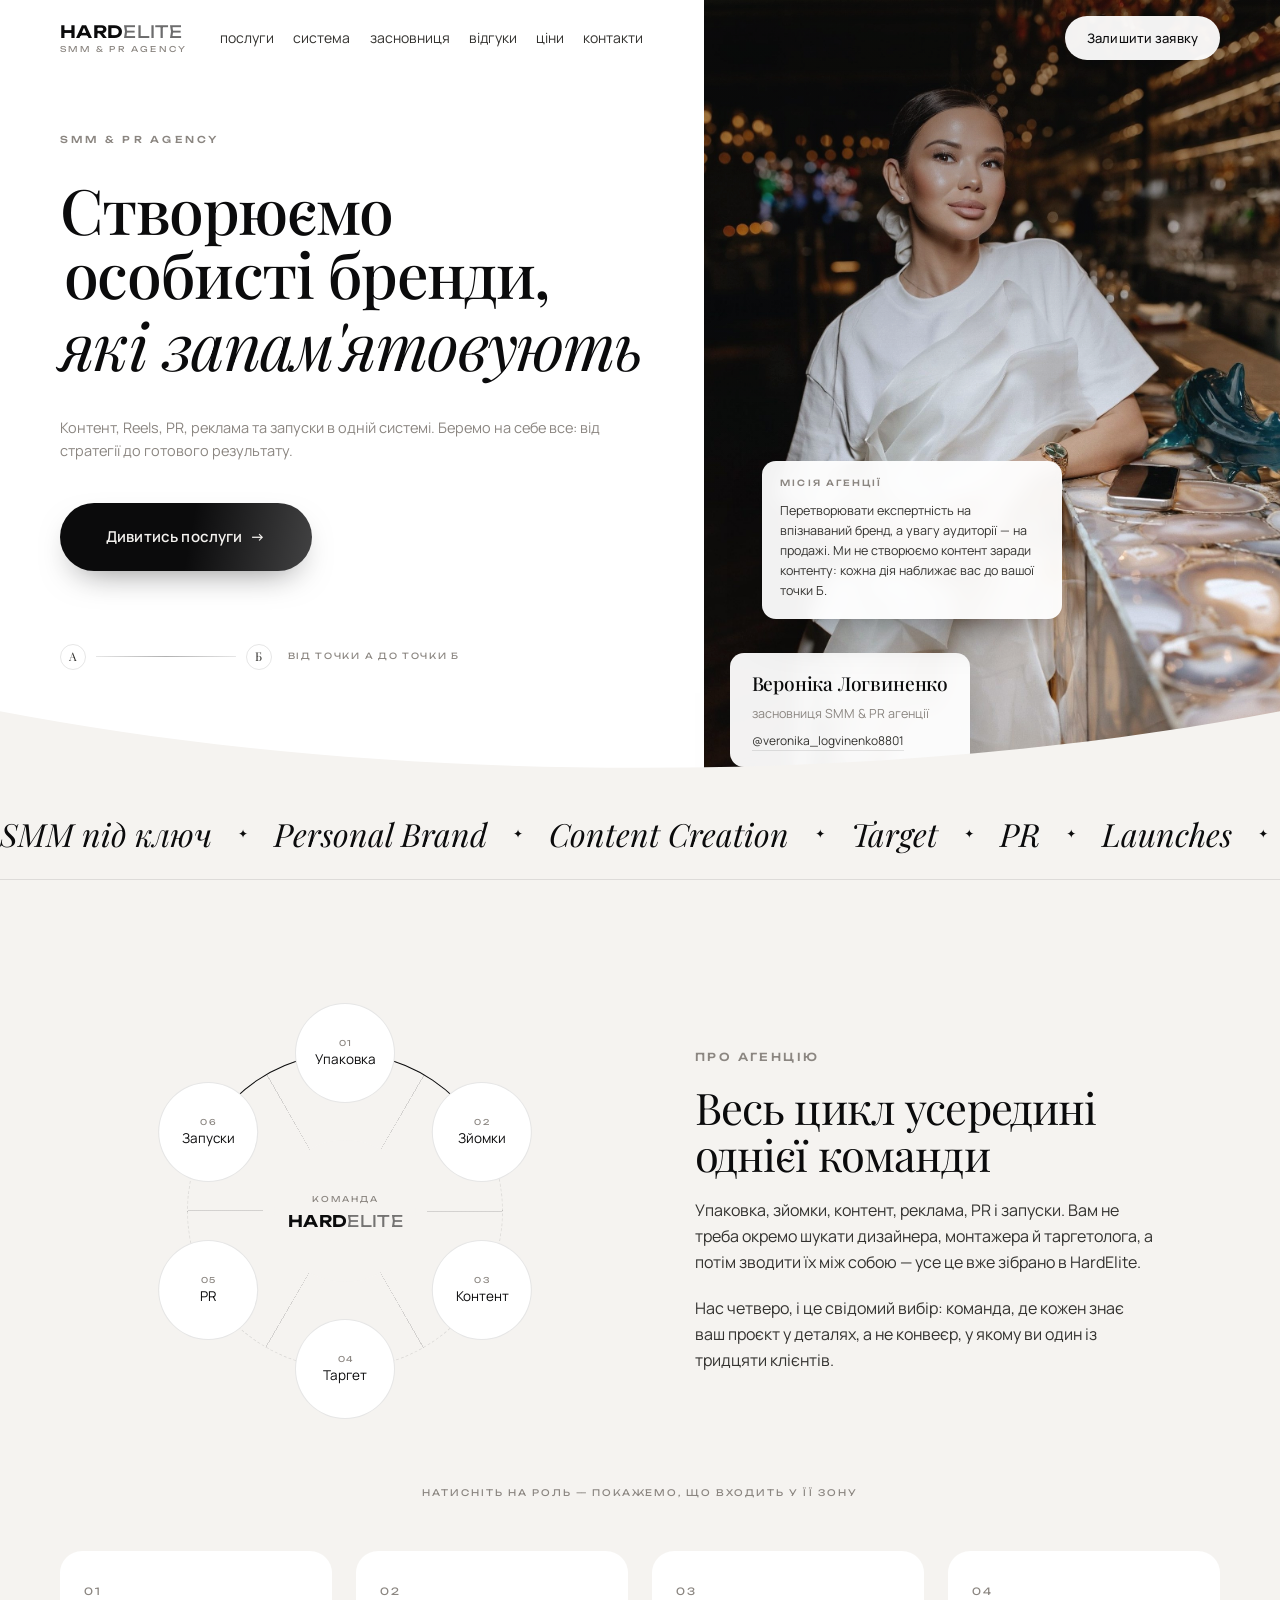
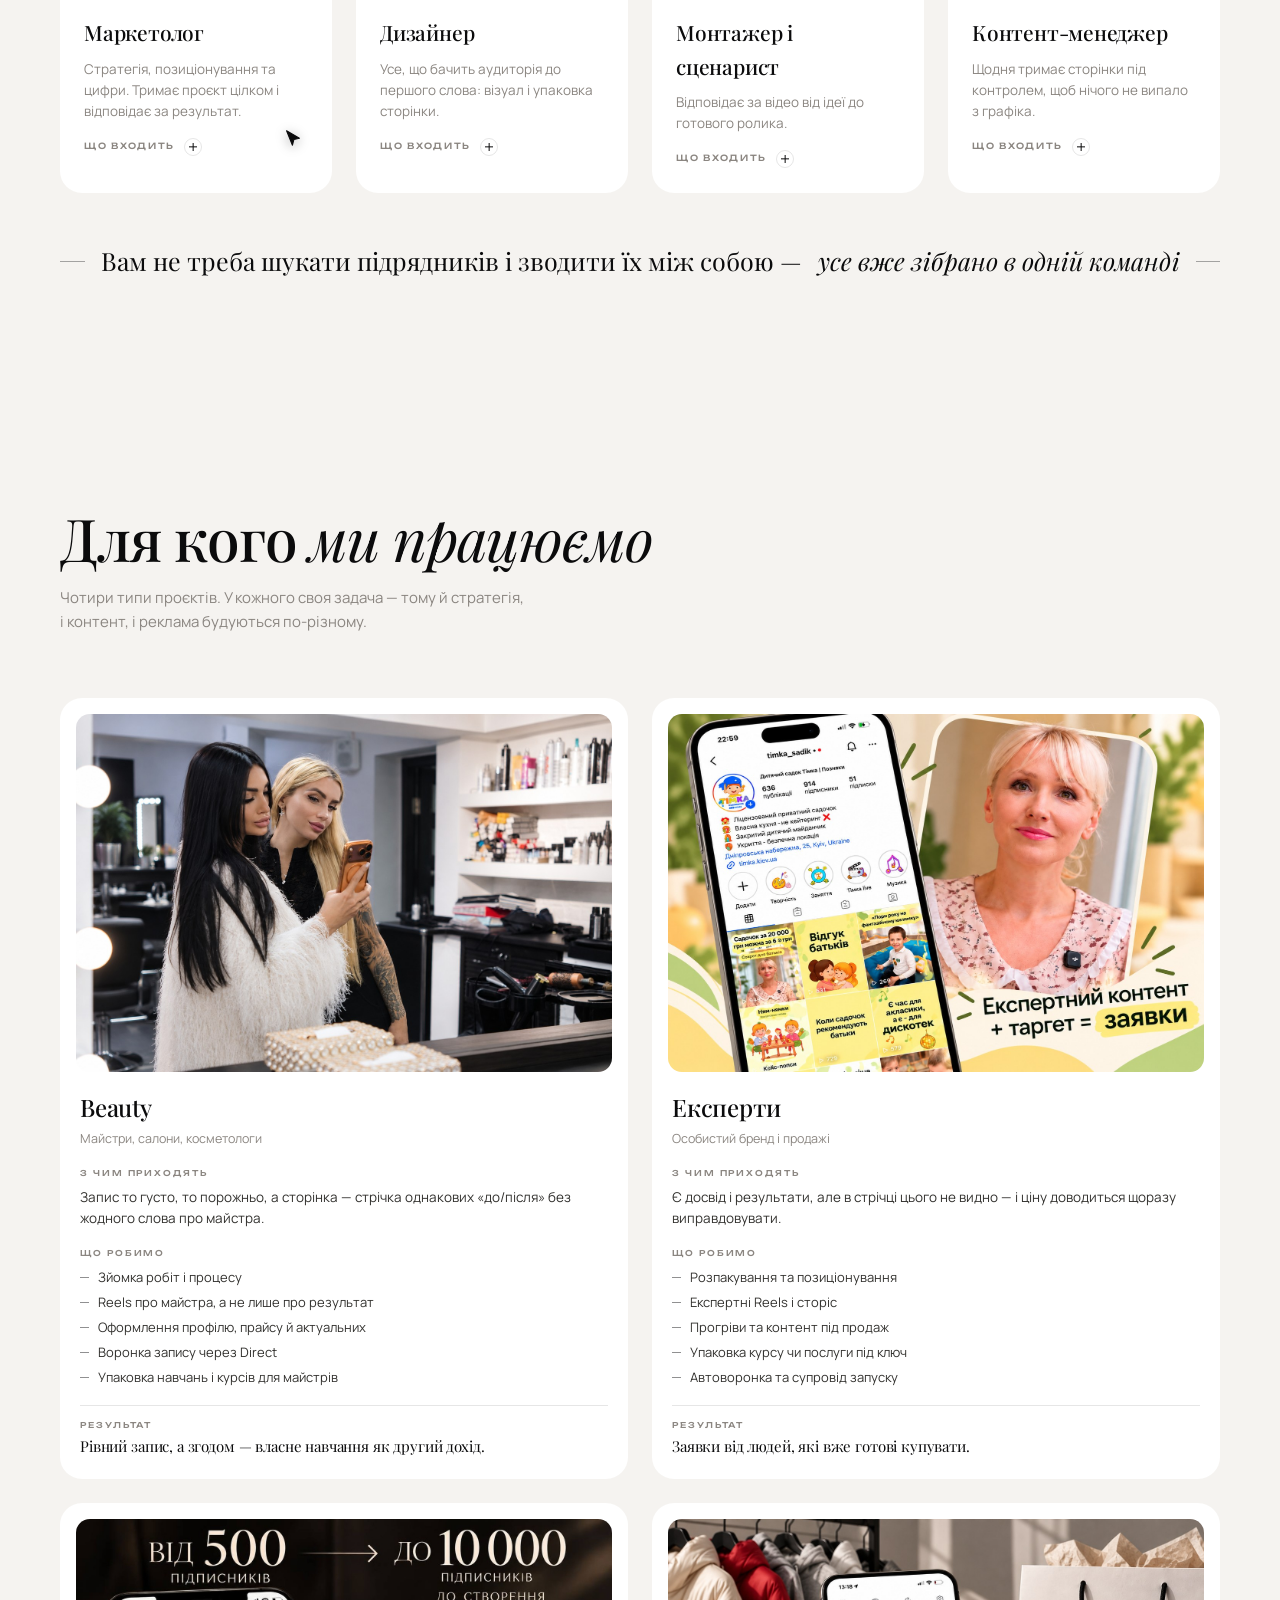
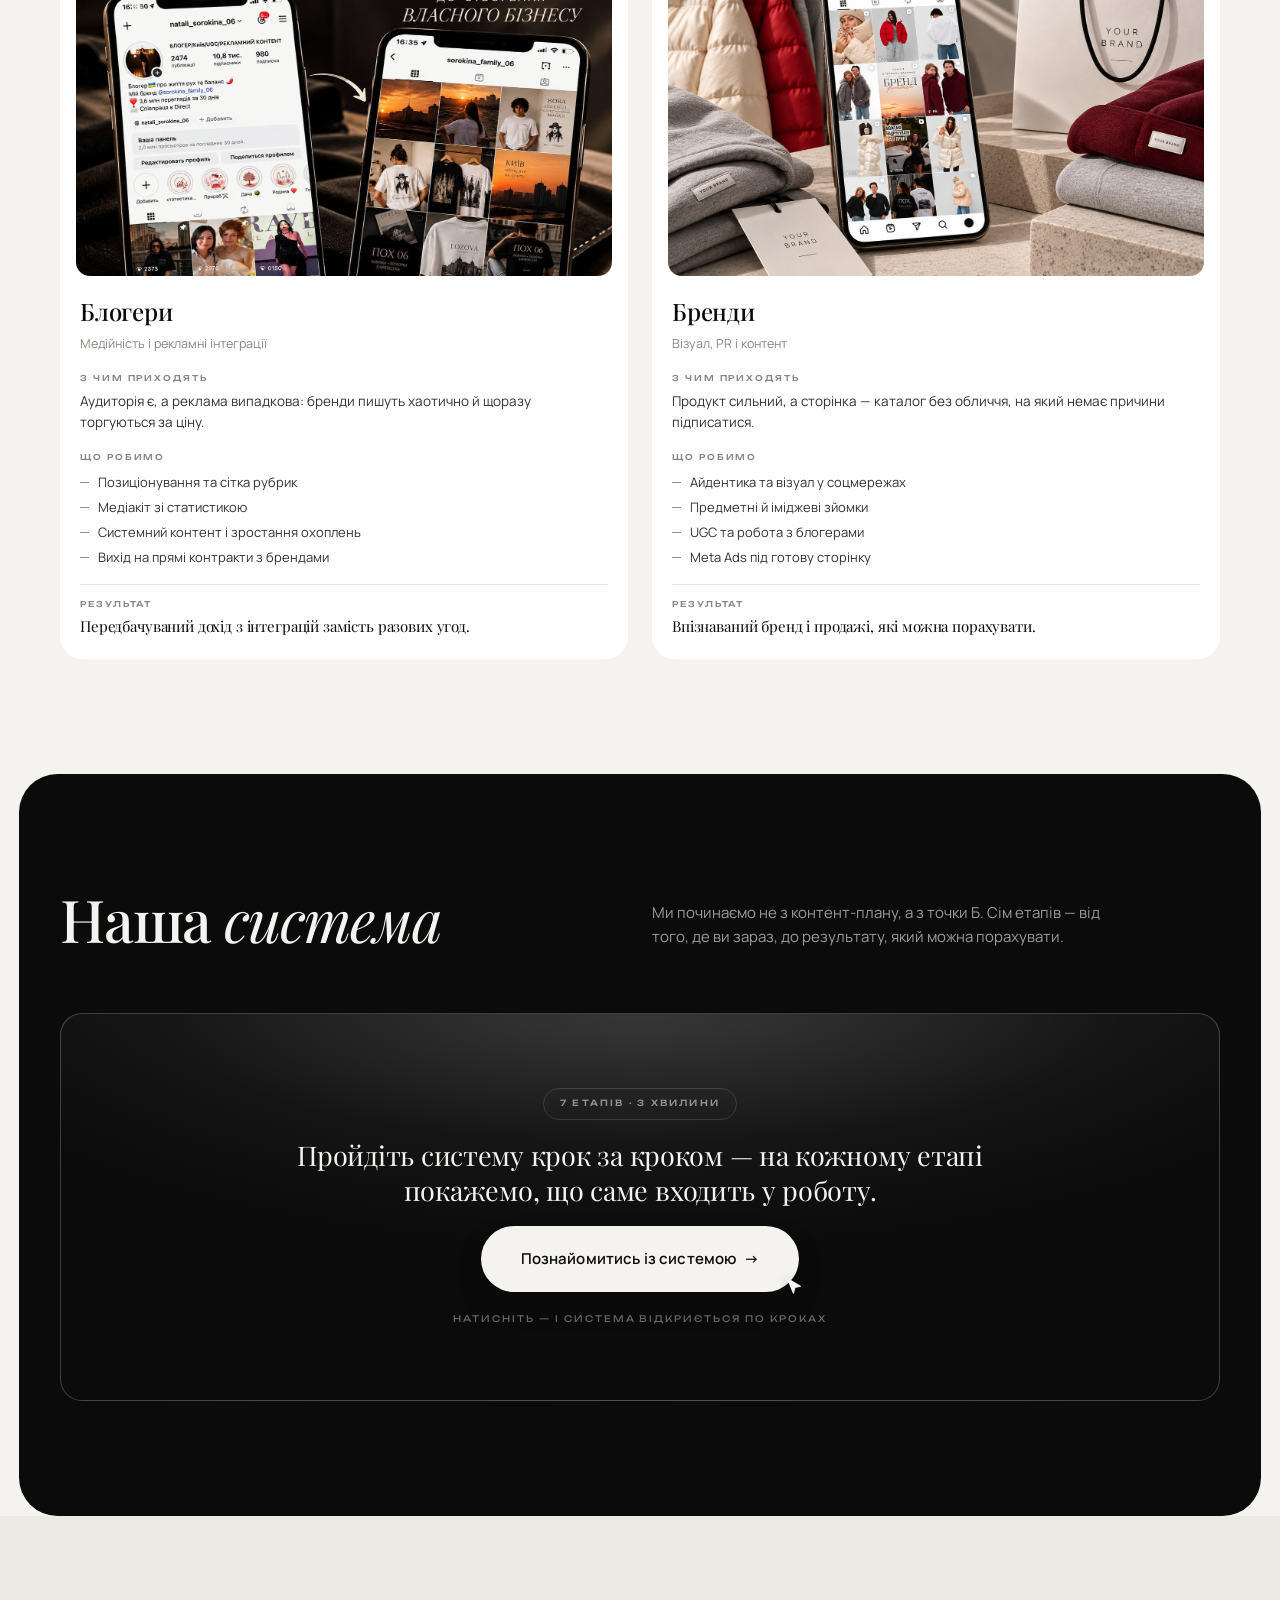
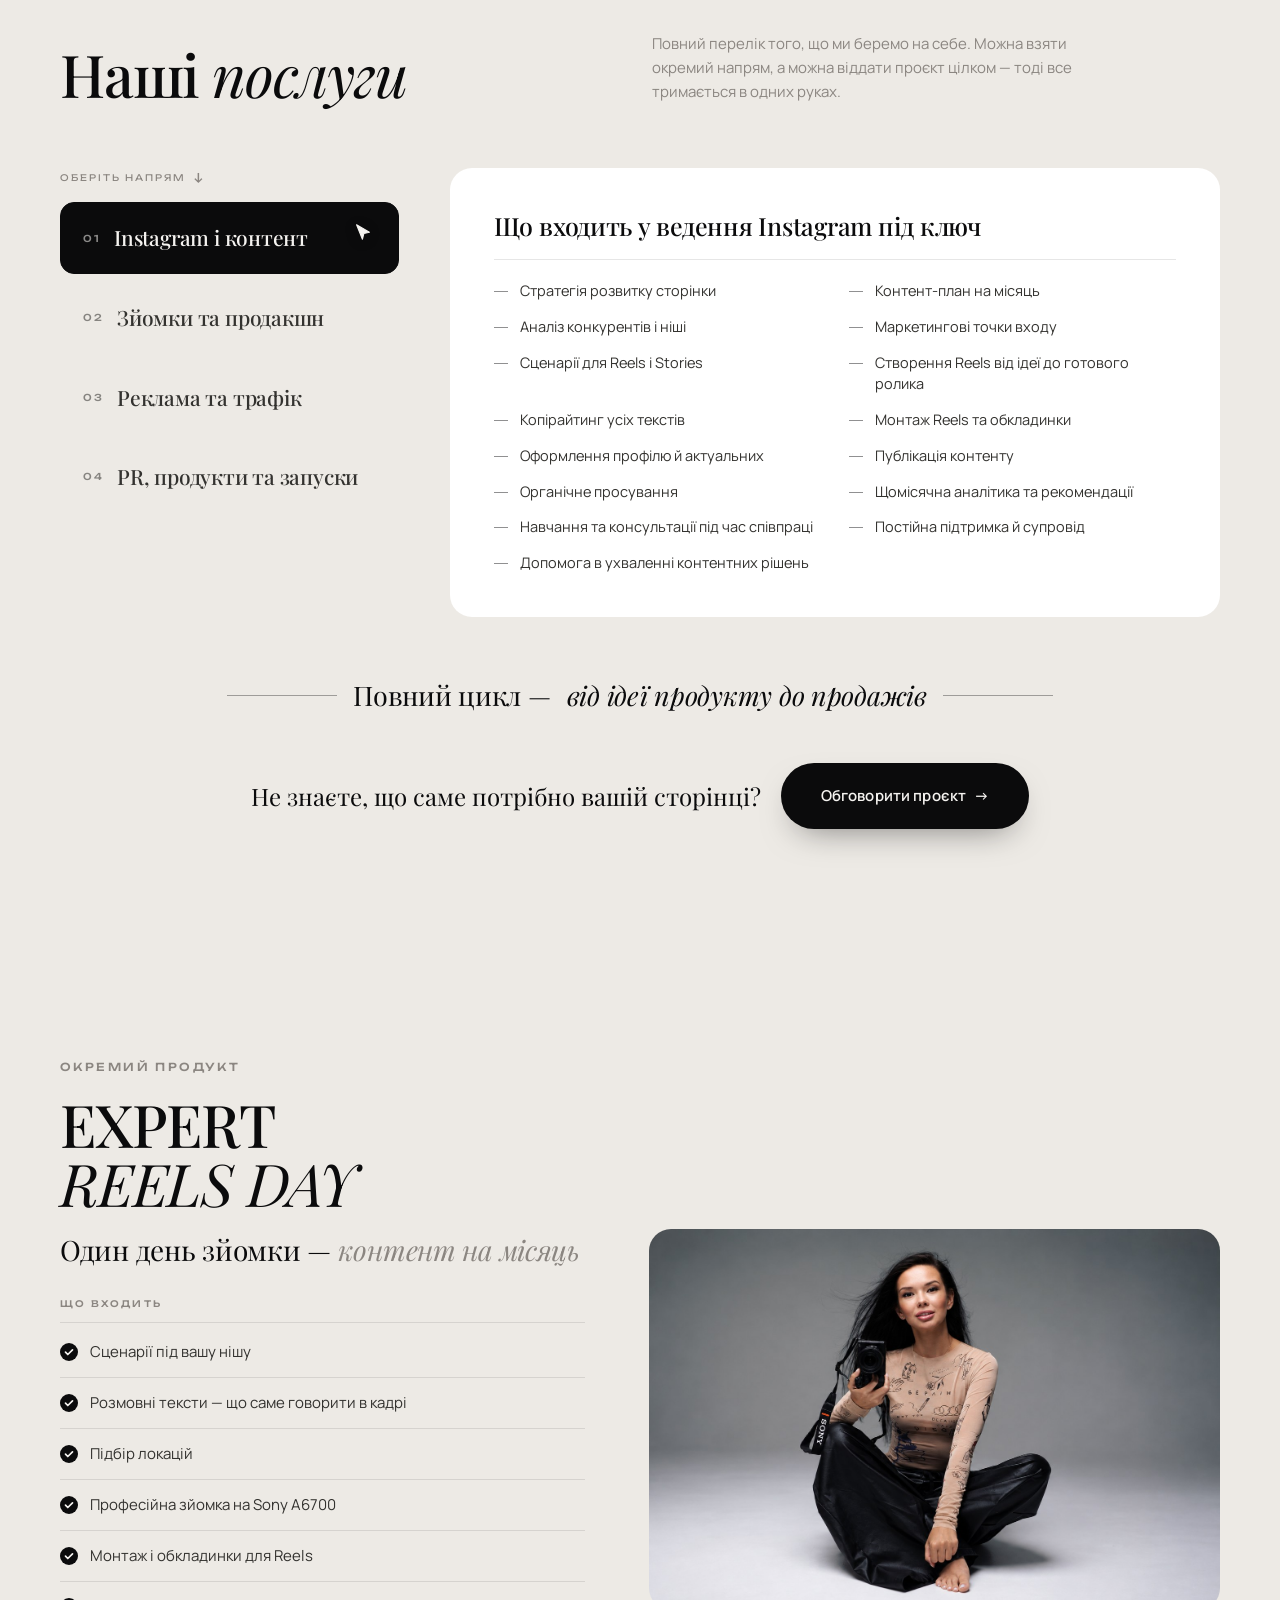
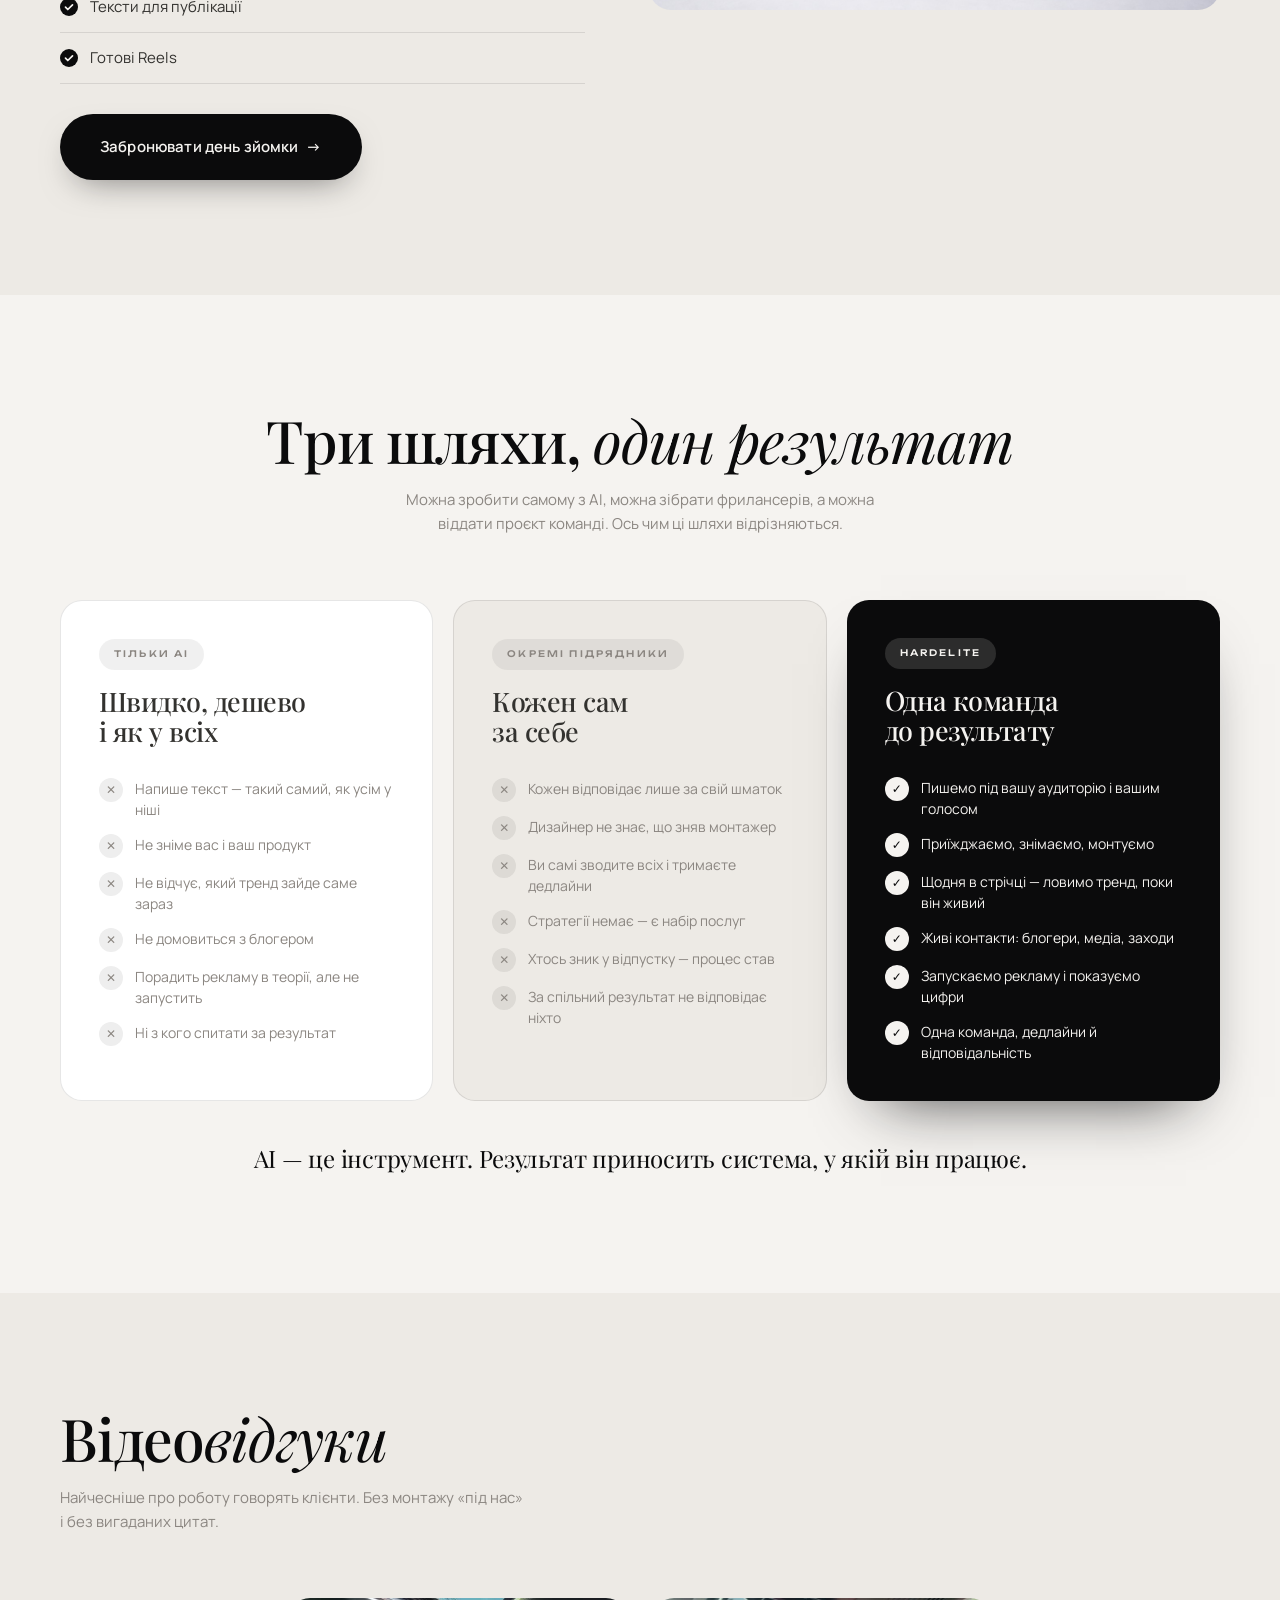
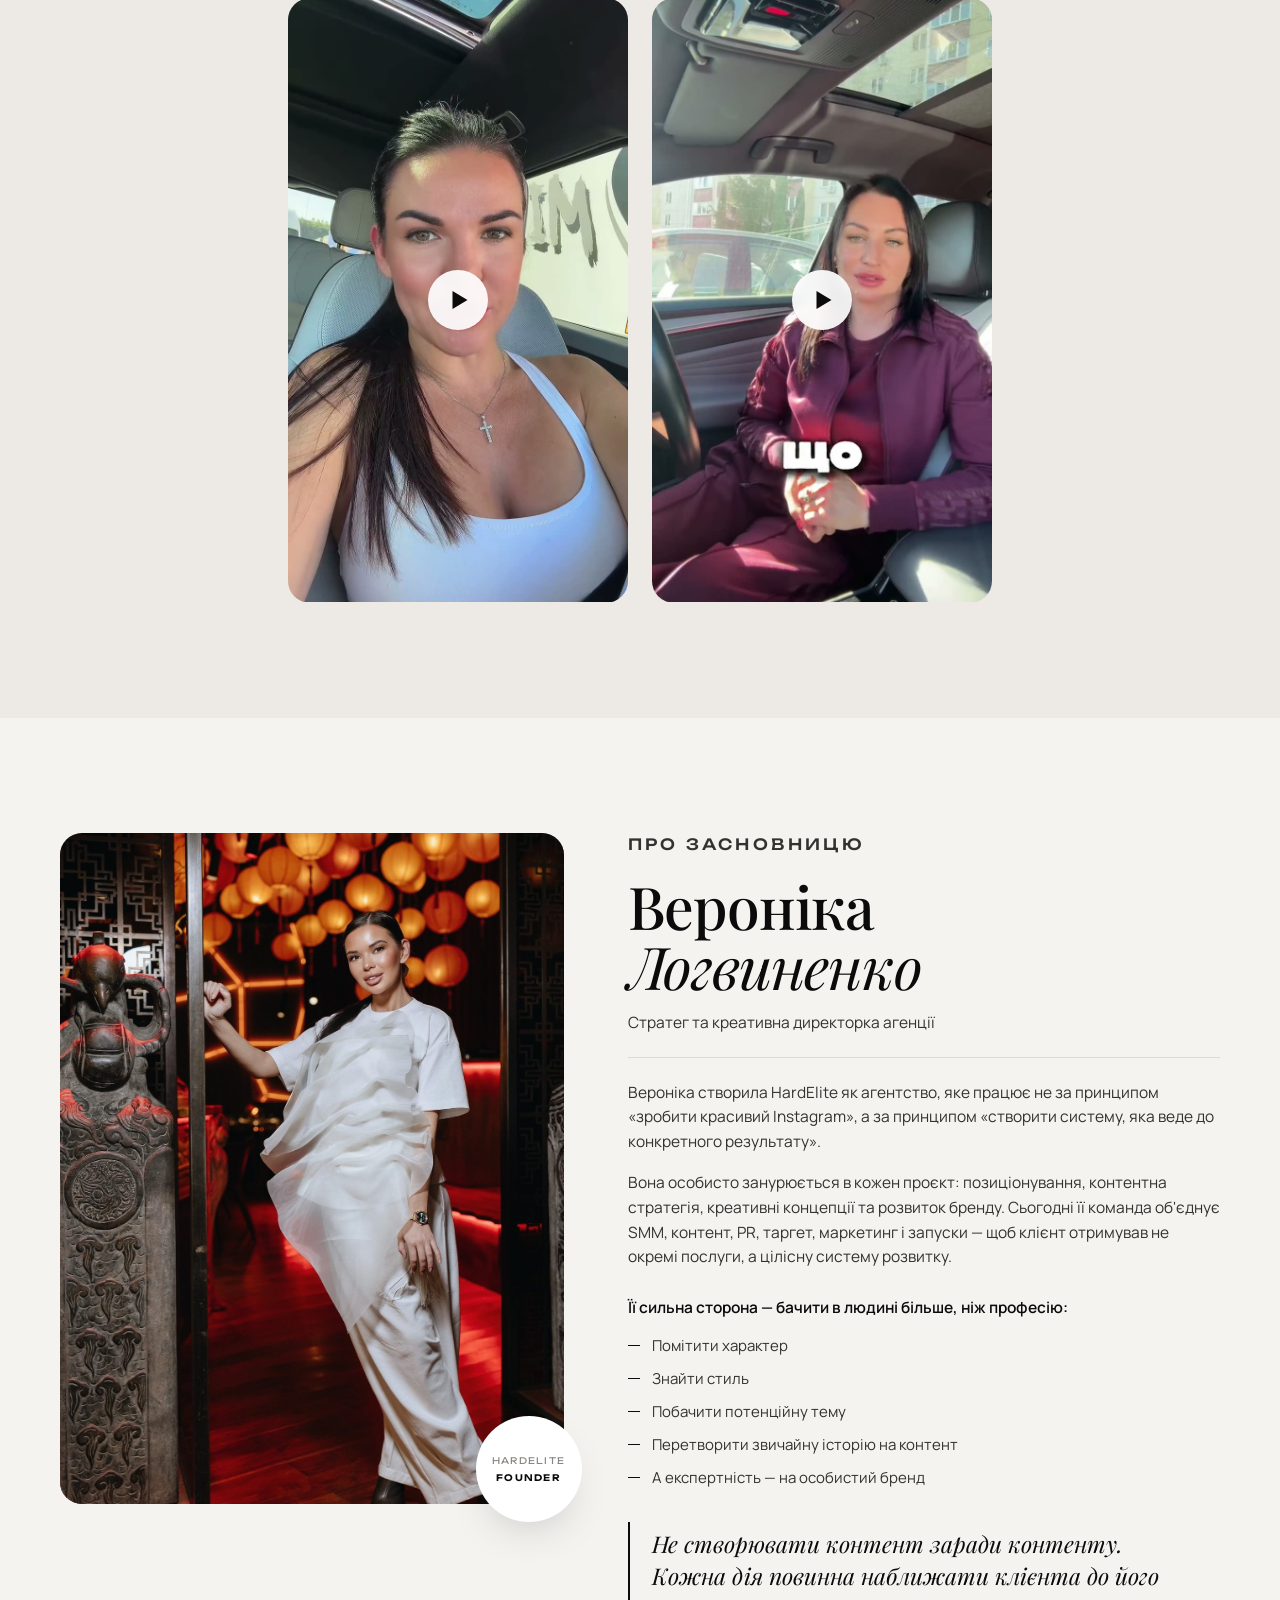
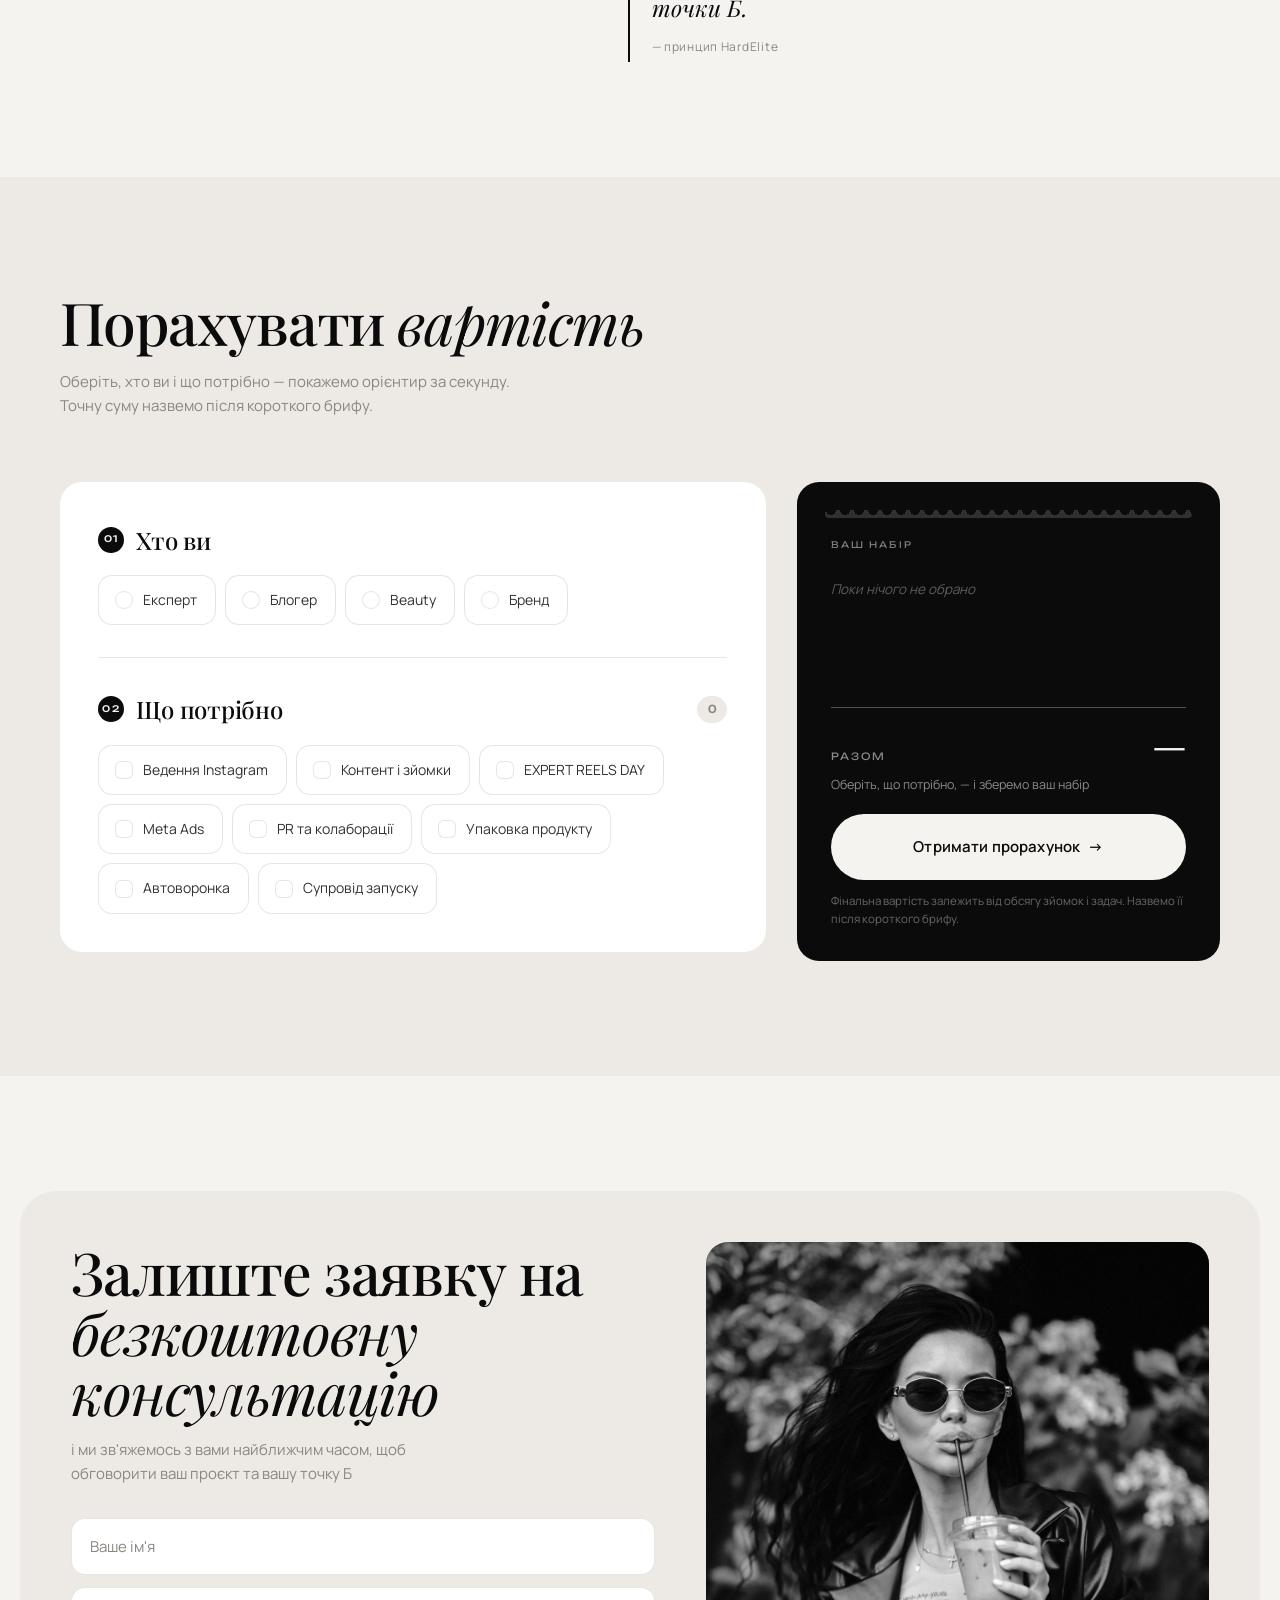
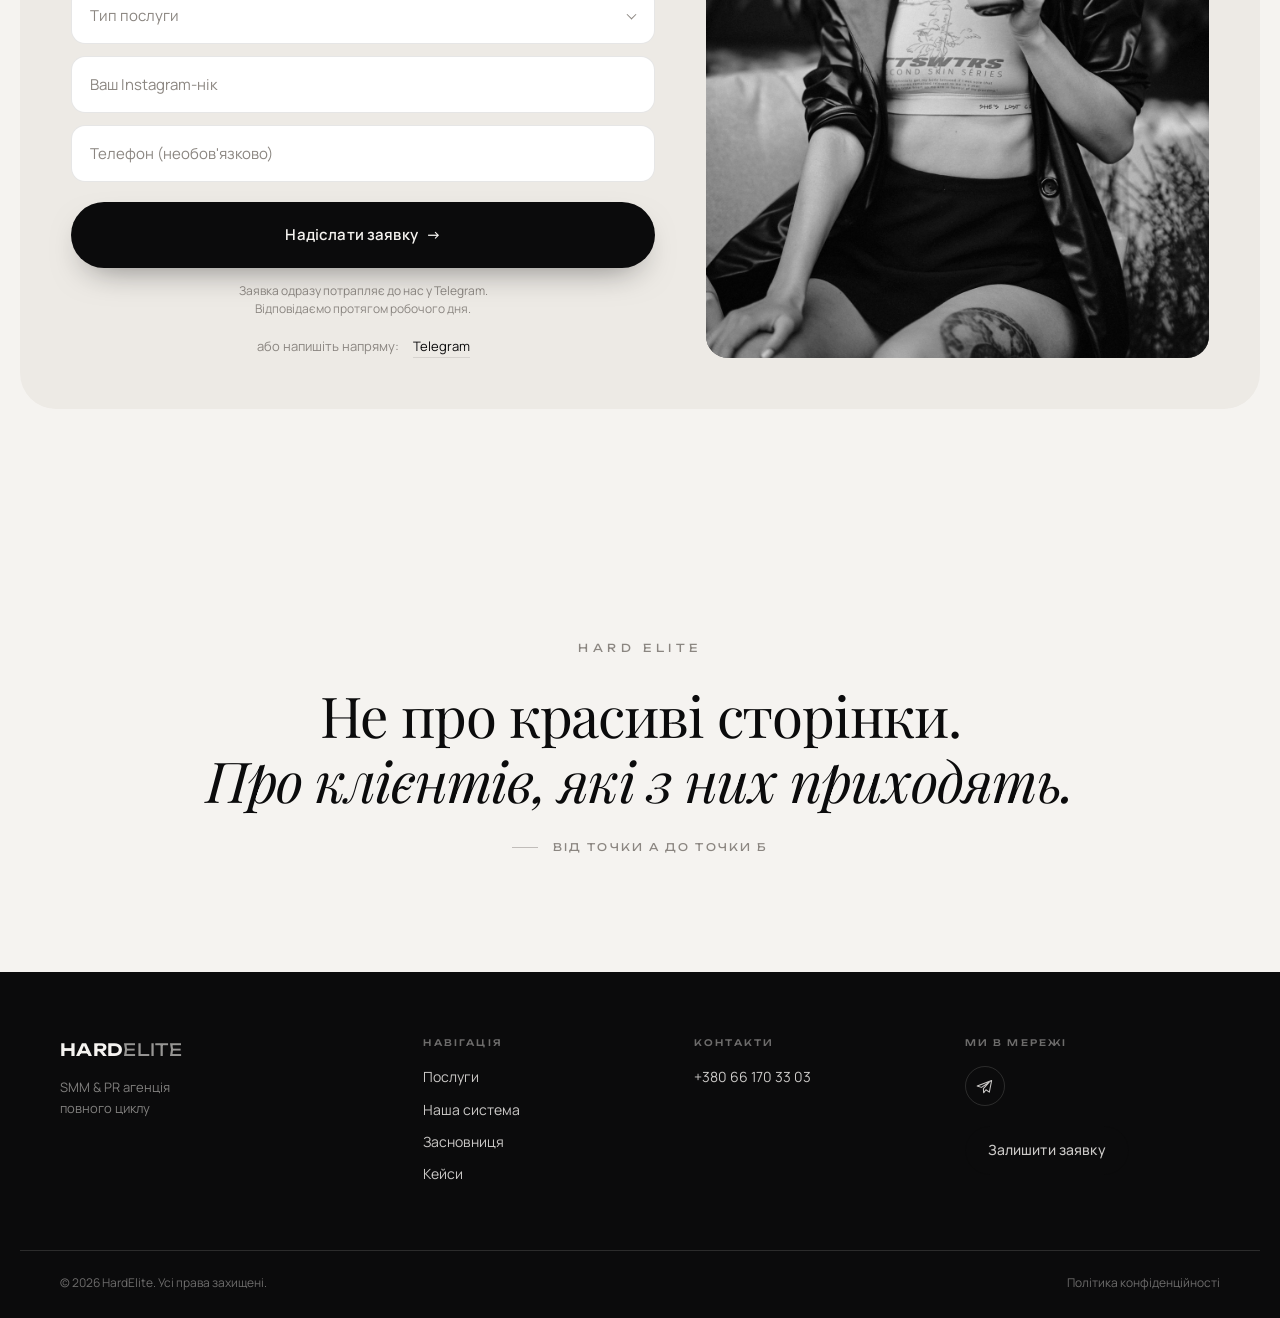
==== commit 4f3e95e7: "Фото зйомки у блоці EXPERT REELS DAY Слот переведено з 4:3 на 3:2 під реальний кадр, селектор одразу" ====
--- a/index.html
+++ b/index.html
@@ -12,7 +12,7 @@
 <link rel="preconnect" href="https://fonts.googleapis.com">
 <link rel="preconnect" href="https://fonts.gstatic.com" crossorigin>
 <link href="https://fonts.googleapis.com/css2?family=Manrope:wght@300;400;500;600;700&family=Playfair+Display:ital,wght@0,400;0,500;0,600;1,400;1,500&family=Unbounded:wght@400;500;600&display=swap" rel="stylesheet">
-<link rel="stylesheet" href="styles.css?v=23">
+<link rel="stylesheet" href="styles.css?v=25">
 <script>document.documentElement.classList.add('js')</script>
 </head>
 <body>
@@ -291,7 +291,7 @@
 
     <div class="audience">
       <article class="aud" data-anim>
-        <img class="ph aud__ph" src="images/aud-beauty.jpg?v=23" alt="Майстриня та клієнтка у салоні" width="1400" height="933" loading="lazy">
+        <img class="ph aud__ph" src="images/aud-beauty.jpg?v=25" alt="Майстриня та клієнтка у салоні" width="1400" height="933" loading="lazy">
         <div class="aud__body">
           <h3>Beauty</h3>
           <p class="aud__sub">Майстри, салони, косметологи</p>
@@ -313,7 +313,7 @@
       </article>
 
       <article class="aud" data-anim>
-        <img class="ph aud__ph" src="images/aud-expert.jpg?v=23" alt="Кейс експерта: профіль у Instagram і результат" width="1400" height="933" loading="lazy">
+        <img class="ph aud__ph" src="images/aud-expert.jpg?v=25" alt="Кейс експерта: профіль у Instagram і результат" width="1400" height="933" loading="lazy">
         <div class="aud__body">
           <h3>Експерти</h3>
           <p class="aud__sub">Особистий бренд і продажі</p>
@@ -335,7 +335,7 @@
       </article>
 
       <article class="aud" data-anim>
-        <img class="ph aud__ph" src="images/aud-blogger.jpg?v=23" alt="Кейс блогера: зростання з 500 до 10 000 підписників" width="1400" height="933" loading="lazy">
+        <img class="ph aud__ph" src="images/aud-blogger.jpg?v=25" alt="Кейс блогера: зростання з 500 до 10 000 підписників" width="1400" height="933" loading="lazy">
         <div class="aud__body">
           <h3>Блогери</h3>
           <p class="aud__sub">Медійність і рекламні інтеграції</p>
@@ -356,7 +356,7 @@
       </article>
 
       <article class="aud" data-anim>
-        <img class="ph aud__ph" src="images/aud-brand.jpg?v=23" alt="Кейс бренду: профіль і предметна зйомка" width="1400" height="933" loading="lazy">
+        <img class="ph aud__ph" src="images/aud-brand.jpg?v=25" alt="Кейс бренду: профіль і предметна зйомка" width="1400" height="933" loading="lazy">
         <div class="aud__body">
           <h3>Бренди</h3>
           <p class="aud__sub">Візуал, PR і контент</p>
@@ -660,9 +660,7 @@
     </div>
 
     <div class="reels__media">
-      <div class="ph ph--reels" data-ph="Кадр із зйомки Reels · горизонталь 4:3">
-        <span class="ph__label">фото</span>
-      </div>
+      <img class="ph ph--reels" src="images/reels-day.jpg?v=25" alt="Зйомка Reels у студії" width="1400" height="933" loading="lazy">
     </div>
   </div>
 </section>
@@ -745,10 +743,10 @@
     <div class="videos videos--two">
       <article class="vrev" data-anim>
         <div class="vrev__play" data-video>
-          <video class="vrev__video" poster="videos/review-1.jpg?v=23"
+          <video class="vrev__video" poster="videos/review-1.jpg?v=25"
                  preload="none" playsinline
                  width="720" height="1280">
-            <source src="videos/review-1.mp4?v=23" type="video/mp4">
+            <source src="videos/review-1.mp4?v=25" type="video/mp4">
           </video>
           <button class="vrev__btn" type="button" aria-label="Дивитись відгук"></button>
         </div>
@@ -758,10 +756,10 @@
 
       <article class="vrev" data-anim>
         <div class="vrev__play" data-video>
-          <video class="vrev__video" poster="videos/review-2.jpg?v=23"
+          <video class="vrev__video" poster="videos/review-2.jpg?v=25"
                  preload="none" playsinline
                  width="720" height="1280">
-            <source src="videos/review-2.mp4?v=23" type="video/mp4">
+            <source src="videos/review-2.mp4?v=25" type="video/mp4">
           </video>
           <button class="vrev__btn" type="button" aria-label="Дивитись відгук"></button>
         </div>
@@ -994,6 +992,6 @@
 
 <div class="toast" id="toast" role="status" aria-live="polite"></div>
 
-<script src="script.js?v=23"></script>
+<script src="script.js?v=25"></script>
 </body>
 </html>
--- a/styles.css
+++ b/styles.css
@@ -1112,8 +1112,18 @@
   transition:transform .35s cubic-bezier(.2,.8,.3,1), box-shadow .35s;
 }
 .aud:hover{transform:translateY(-5px);box-shadow:var(--shadow)}
-/* кадри горизонтальні 3:2 — показуємо їх цілком, не ріжемо у вертикаль */
-.aud__ph{aspect-ratio:3/2;height:auto;border-radius:calc(var(--r) - 8px)}
+/* кадри горизонтальні 3:2 — показуємо їх цілком, не ріжемо у вертикаль.
+   Селектор саме img.aud__ph: правило img.ph вище задає height:100%,
+   і за специфічністю воно перебило б просто .aud__ph — Safari через це
+   розтягував фото на весь екран, а текст наїжджав зверху. */
+img.aud__ph{
+  width:100%;
+  max-width:100%;
+  height:auto;
+  aspect-ratio:3/2;
+  object-fit:cover;
+  border-radius:calc(var(--r) - 8px);
+}
 .aud__body{padding:0 4px 6px;display:flex;flex-direction:column}
 .aud h3{
   font-family:var(--serif);
@@ -1662,7 +1672,10 @@
   background-position:center;
 }
 .reels .btn{margin-top:30px}
-.ph--reels{aspect-ratio:4/3}
+.ph--reels{aspect-ratio:3/2}
+/* той самий випадок, що й з img.aud__ph: перебиваємо img.ph{height:100%},
+   інакше Safari розтягує фото поза блок */
+img.ph--reels{width:100%;max-width:100%;height:auto;aspect-ratio:3/2;object-fit:cover}
 
 /* =========================================================
    VIDEO REVIEWS
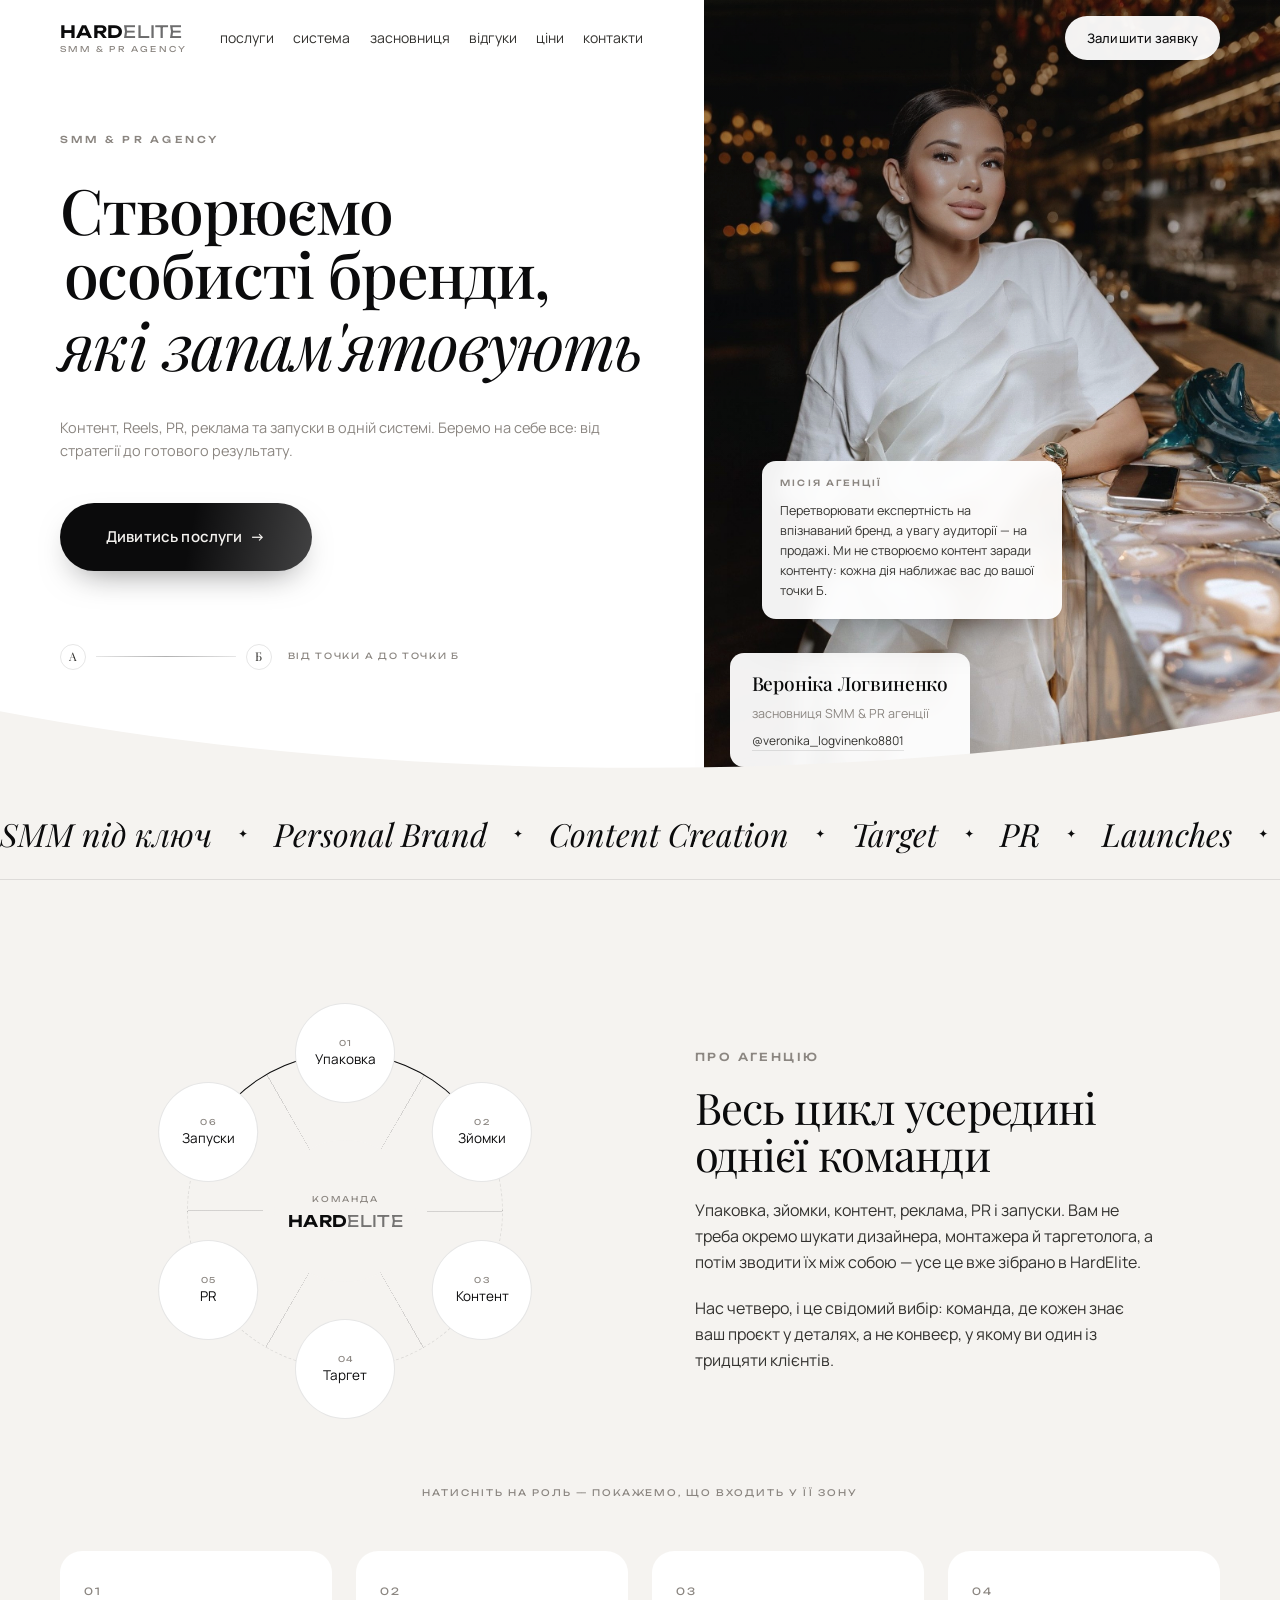
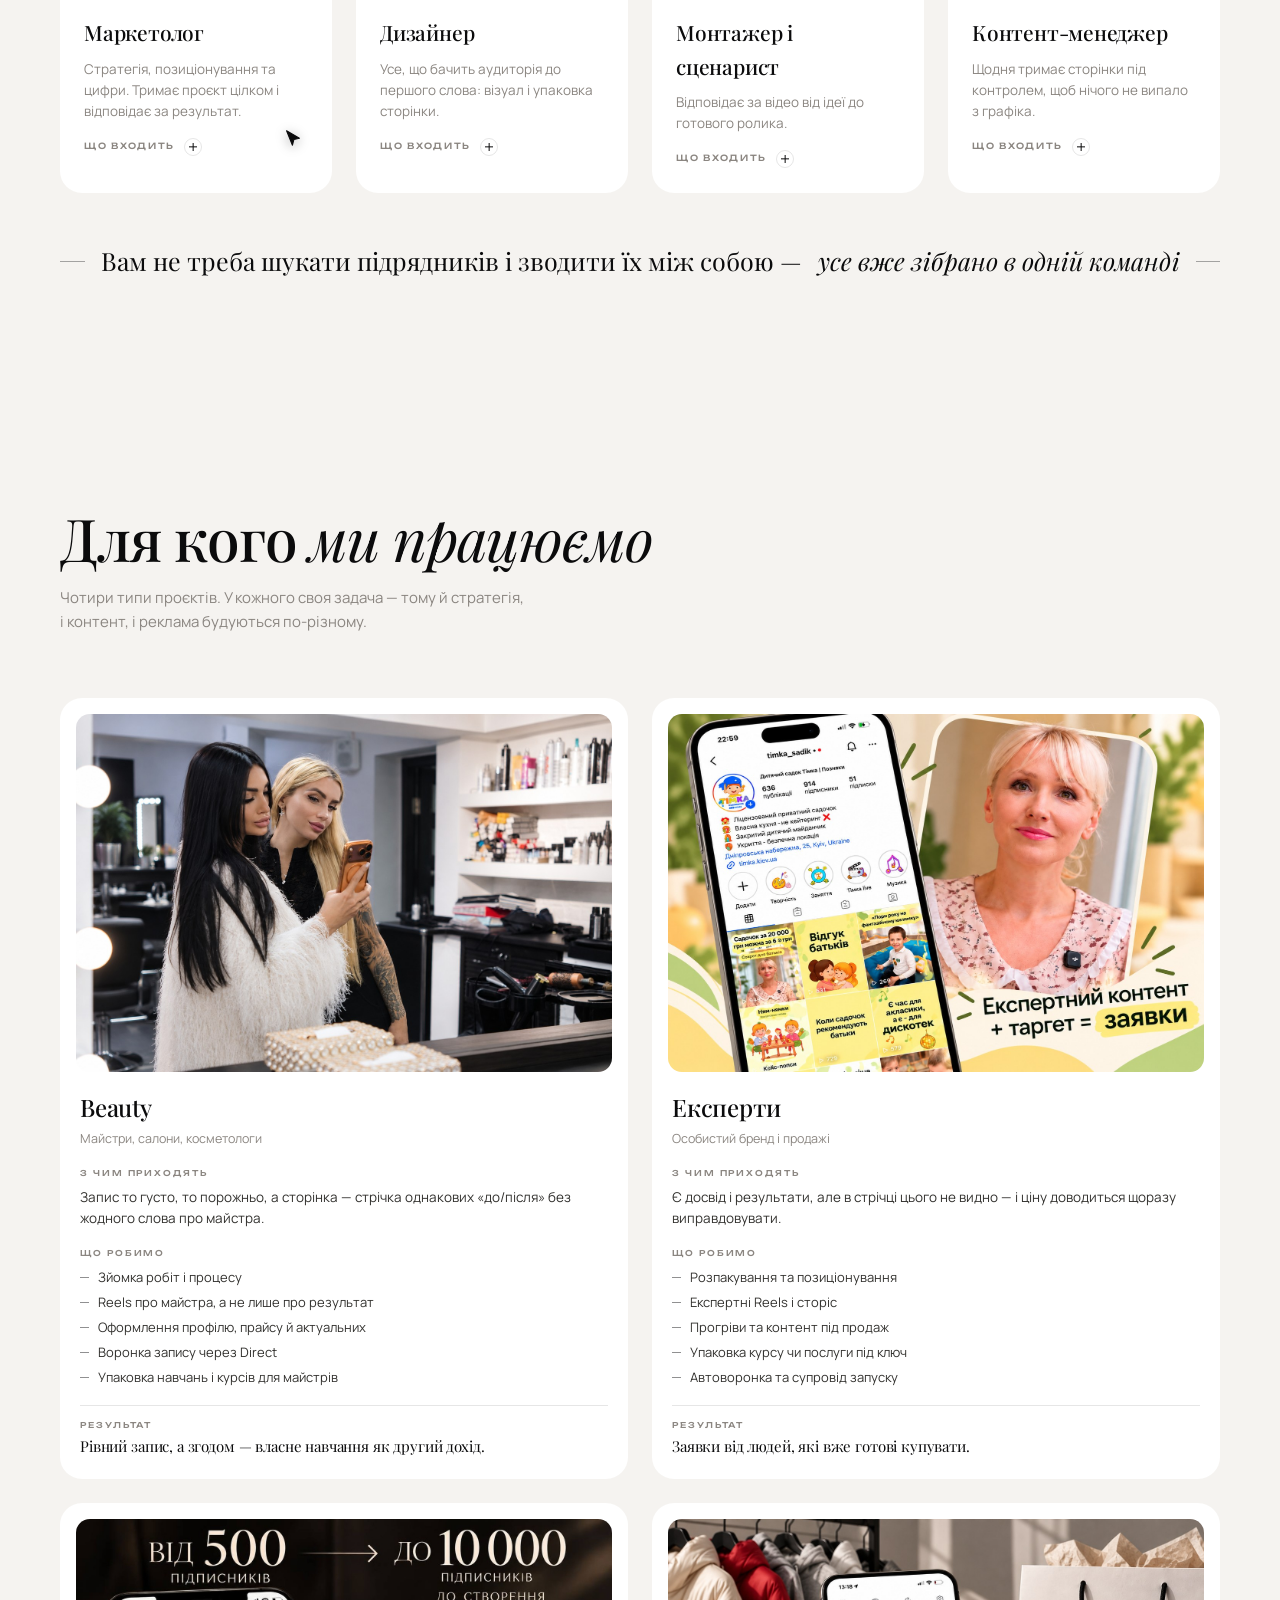
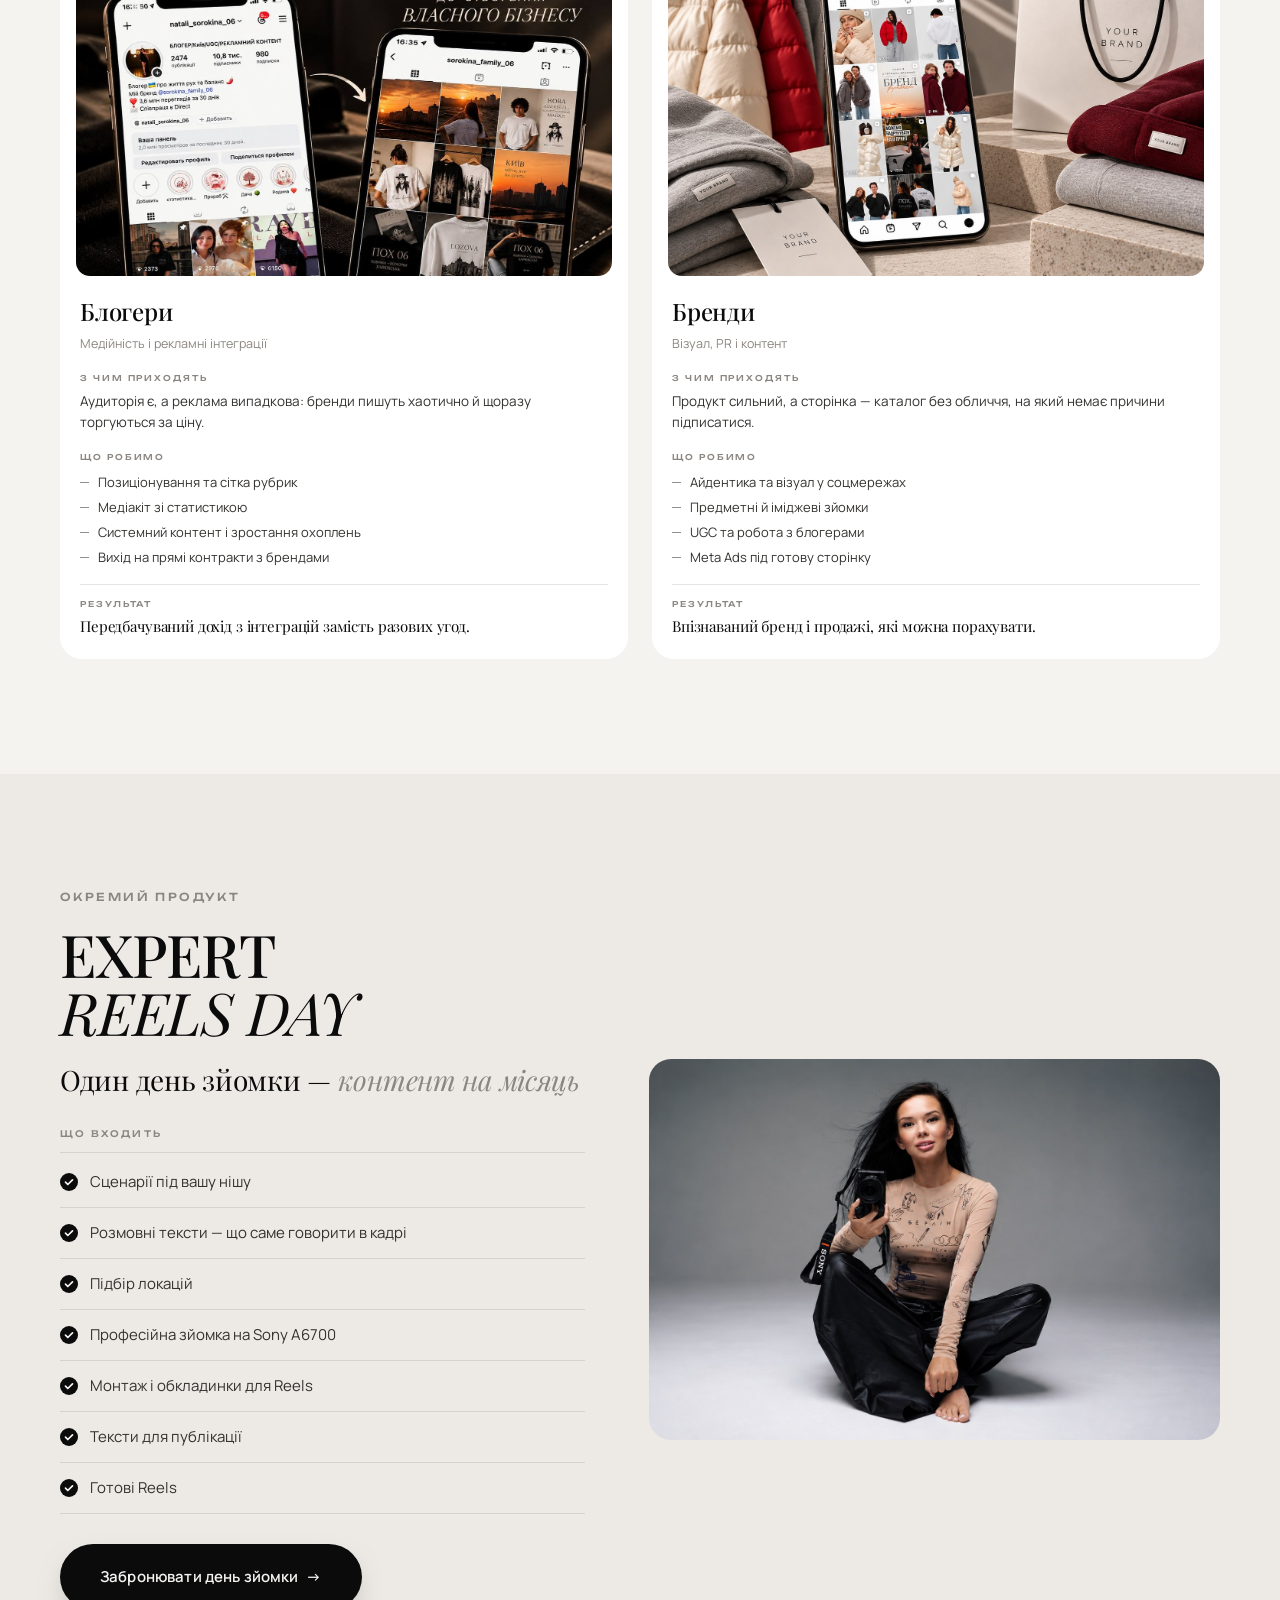
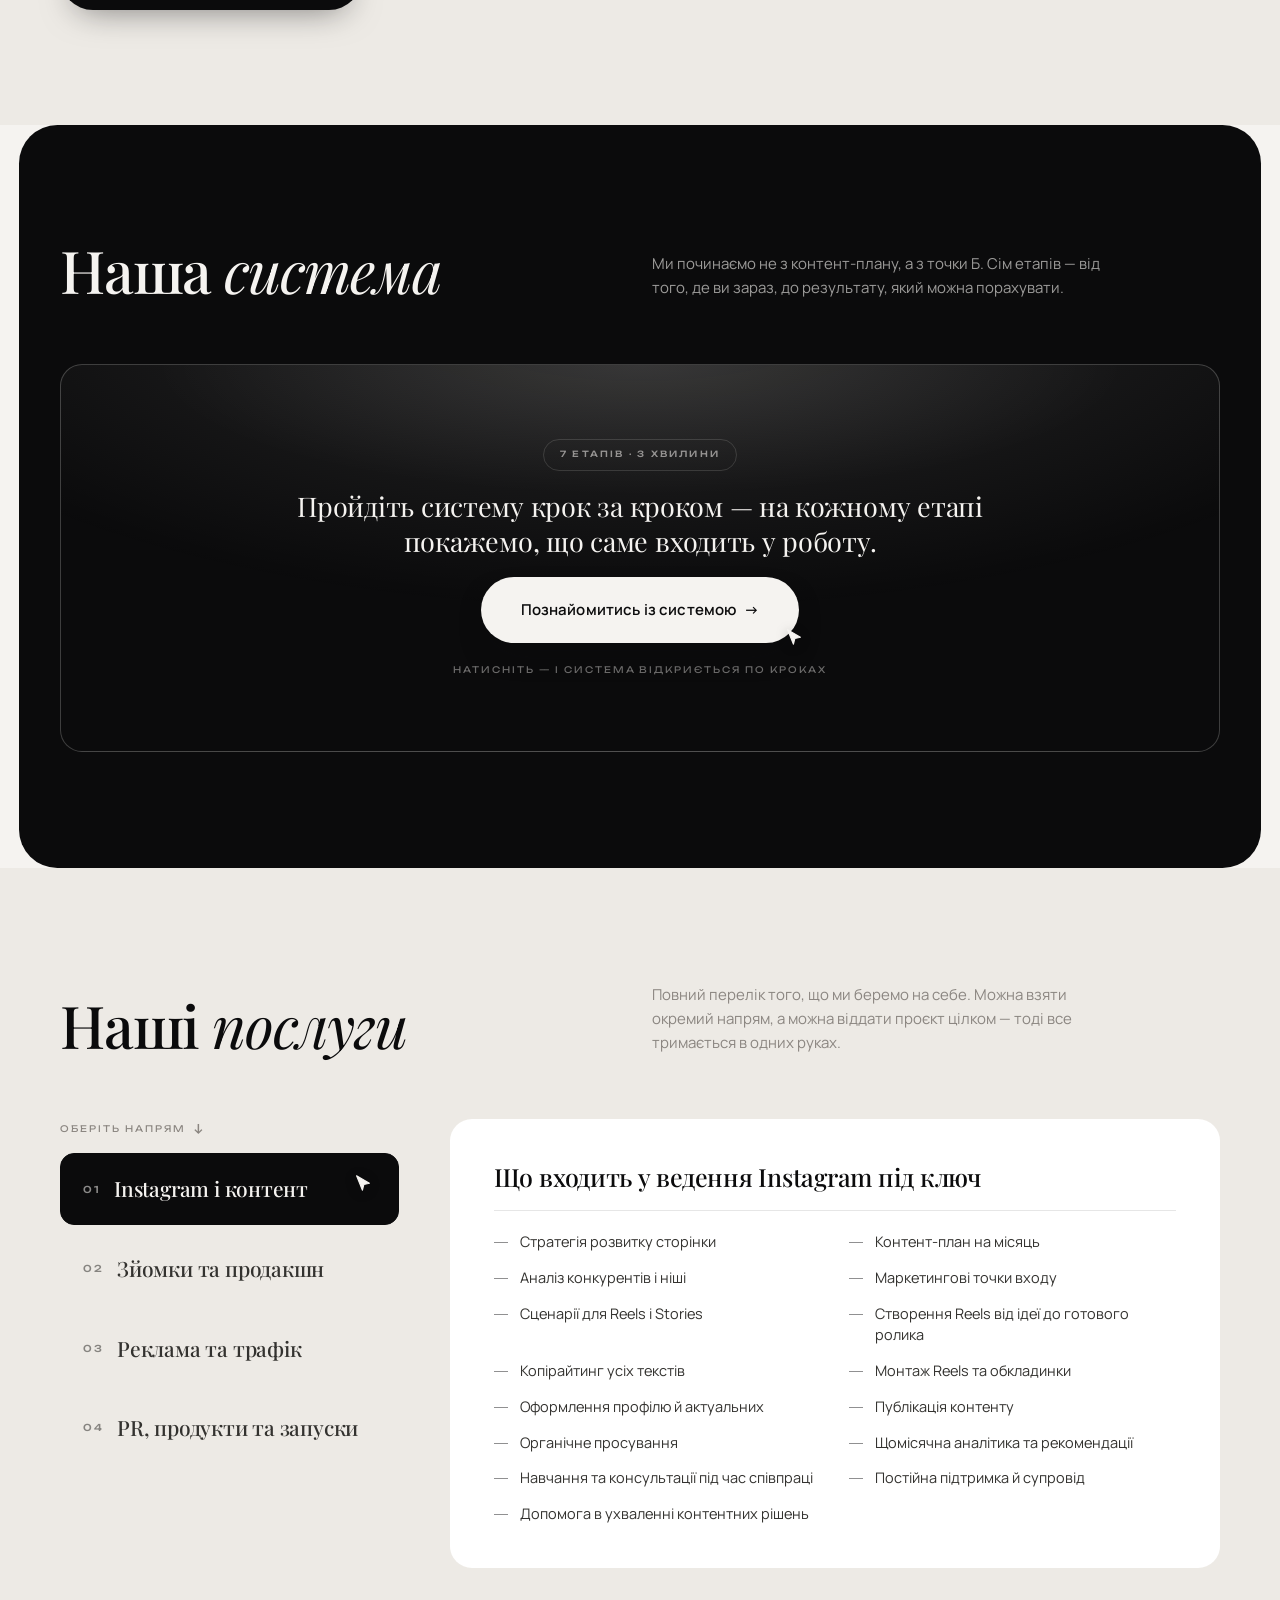
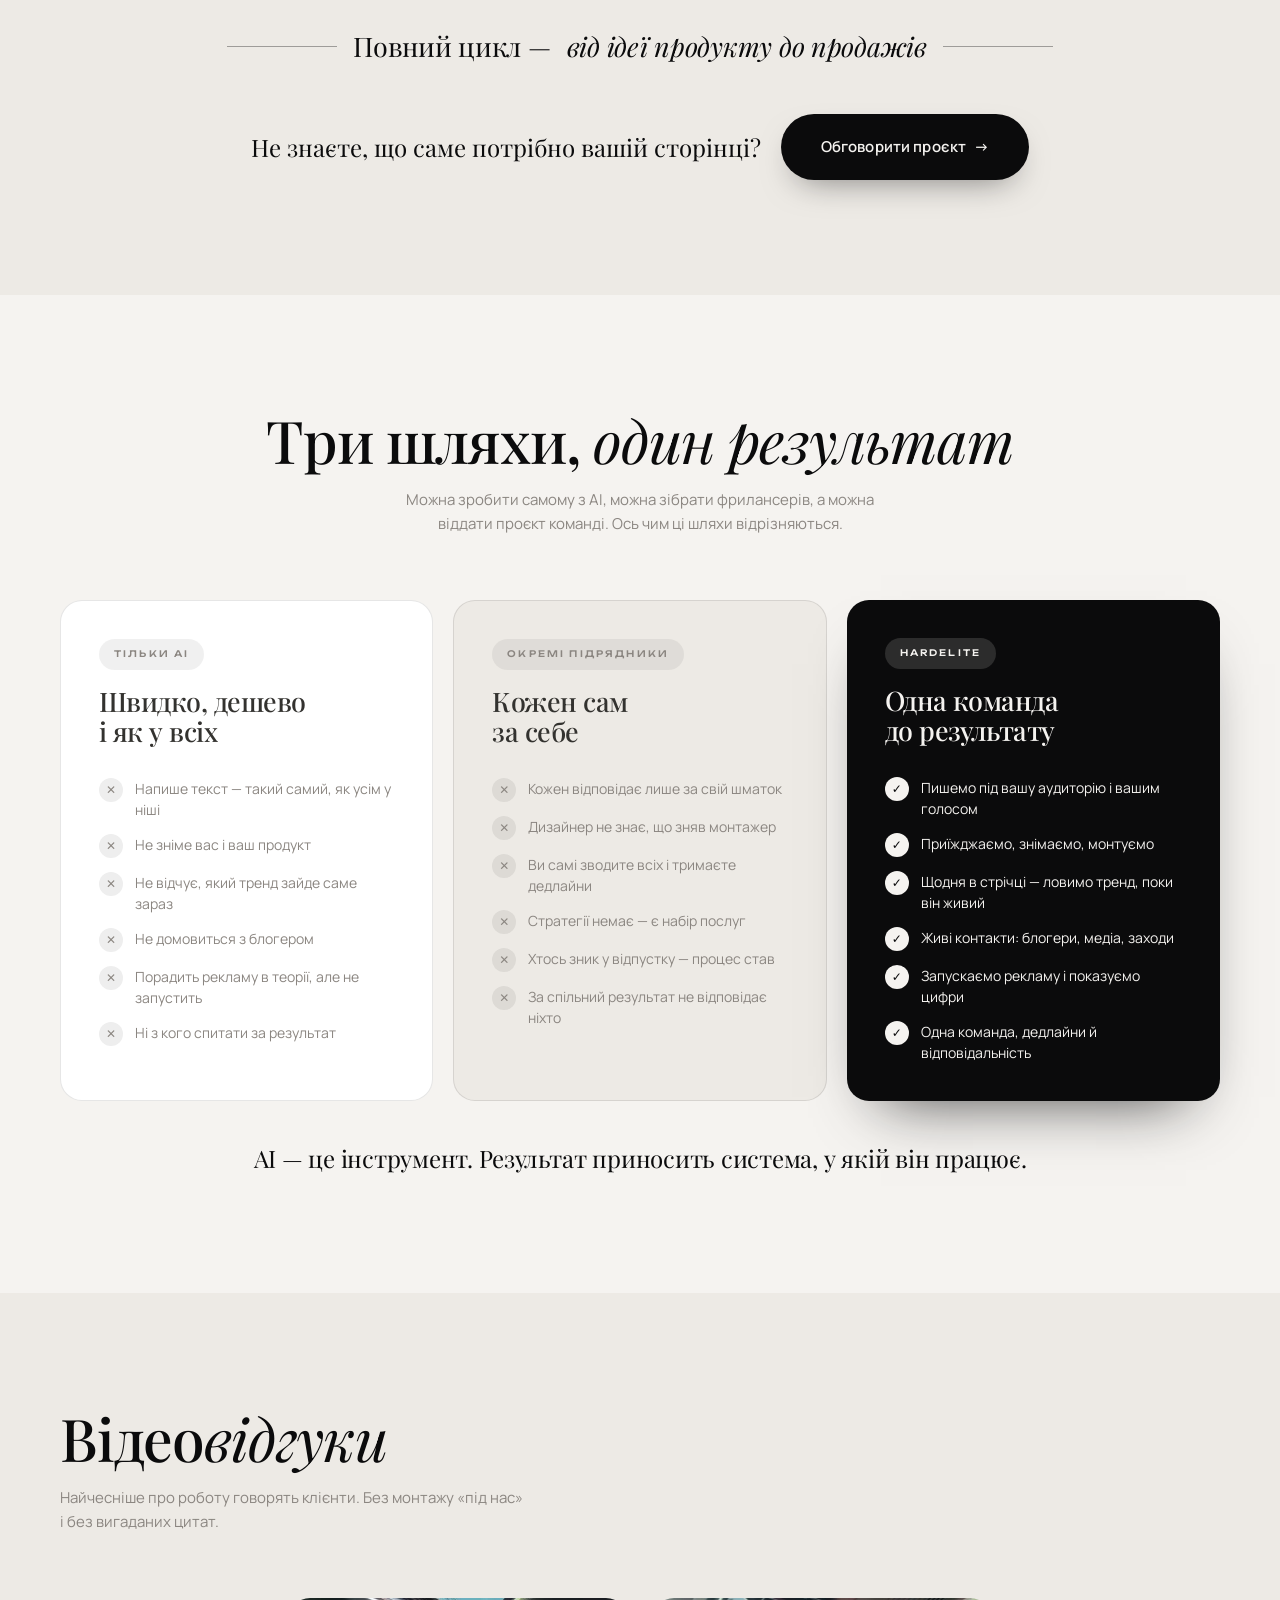
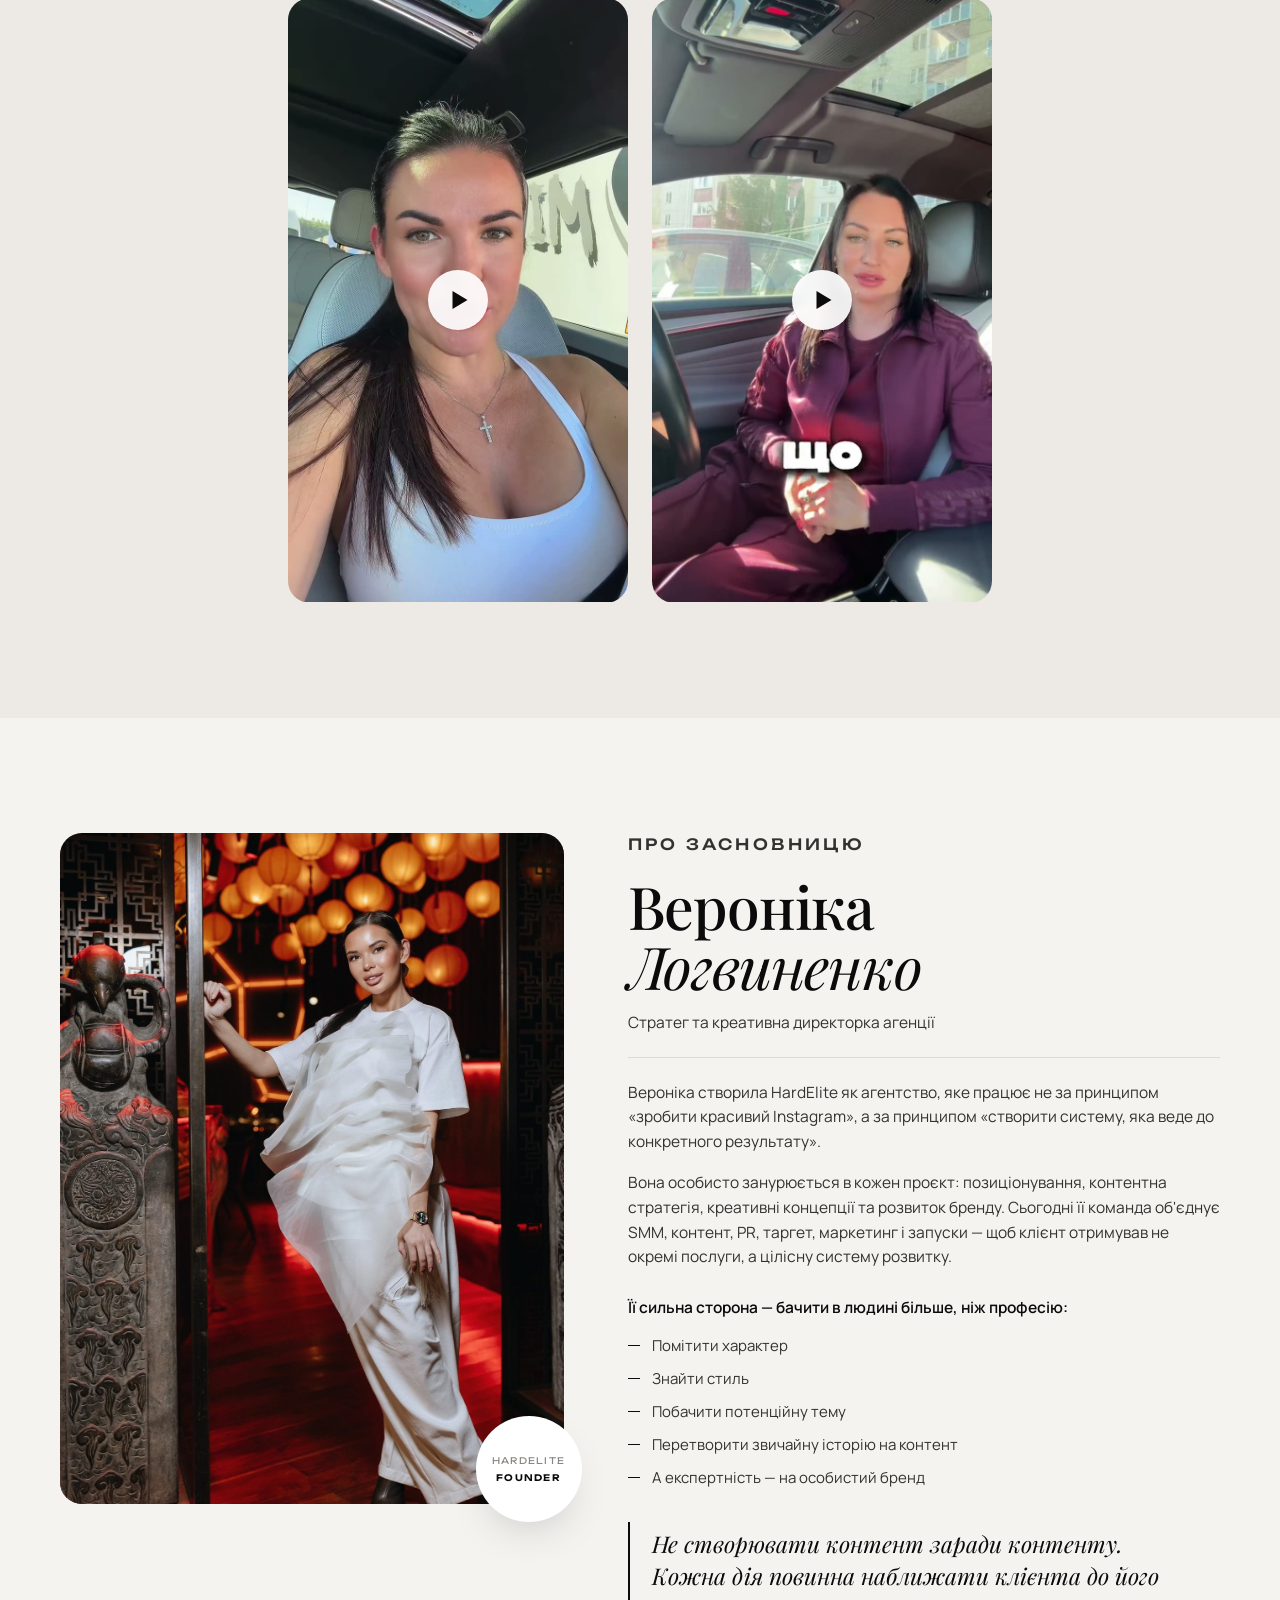
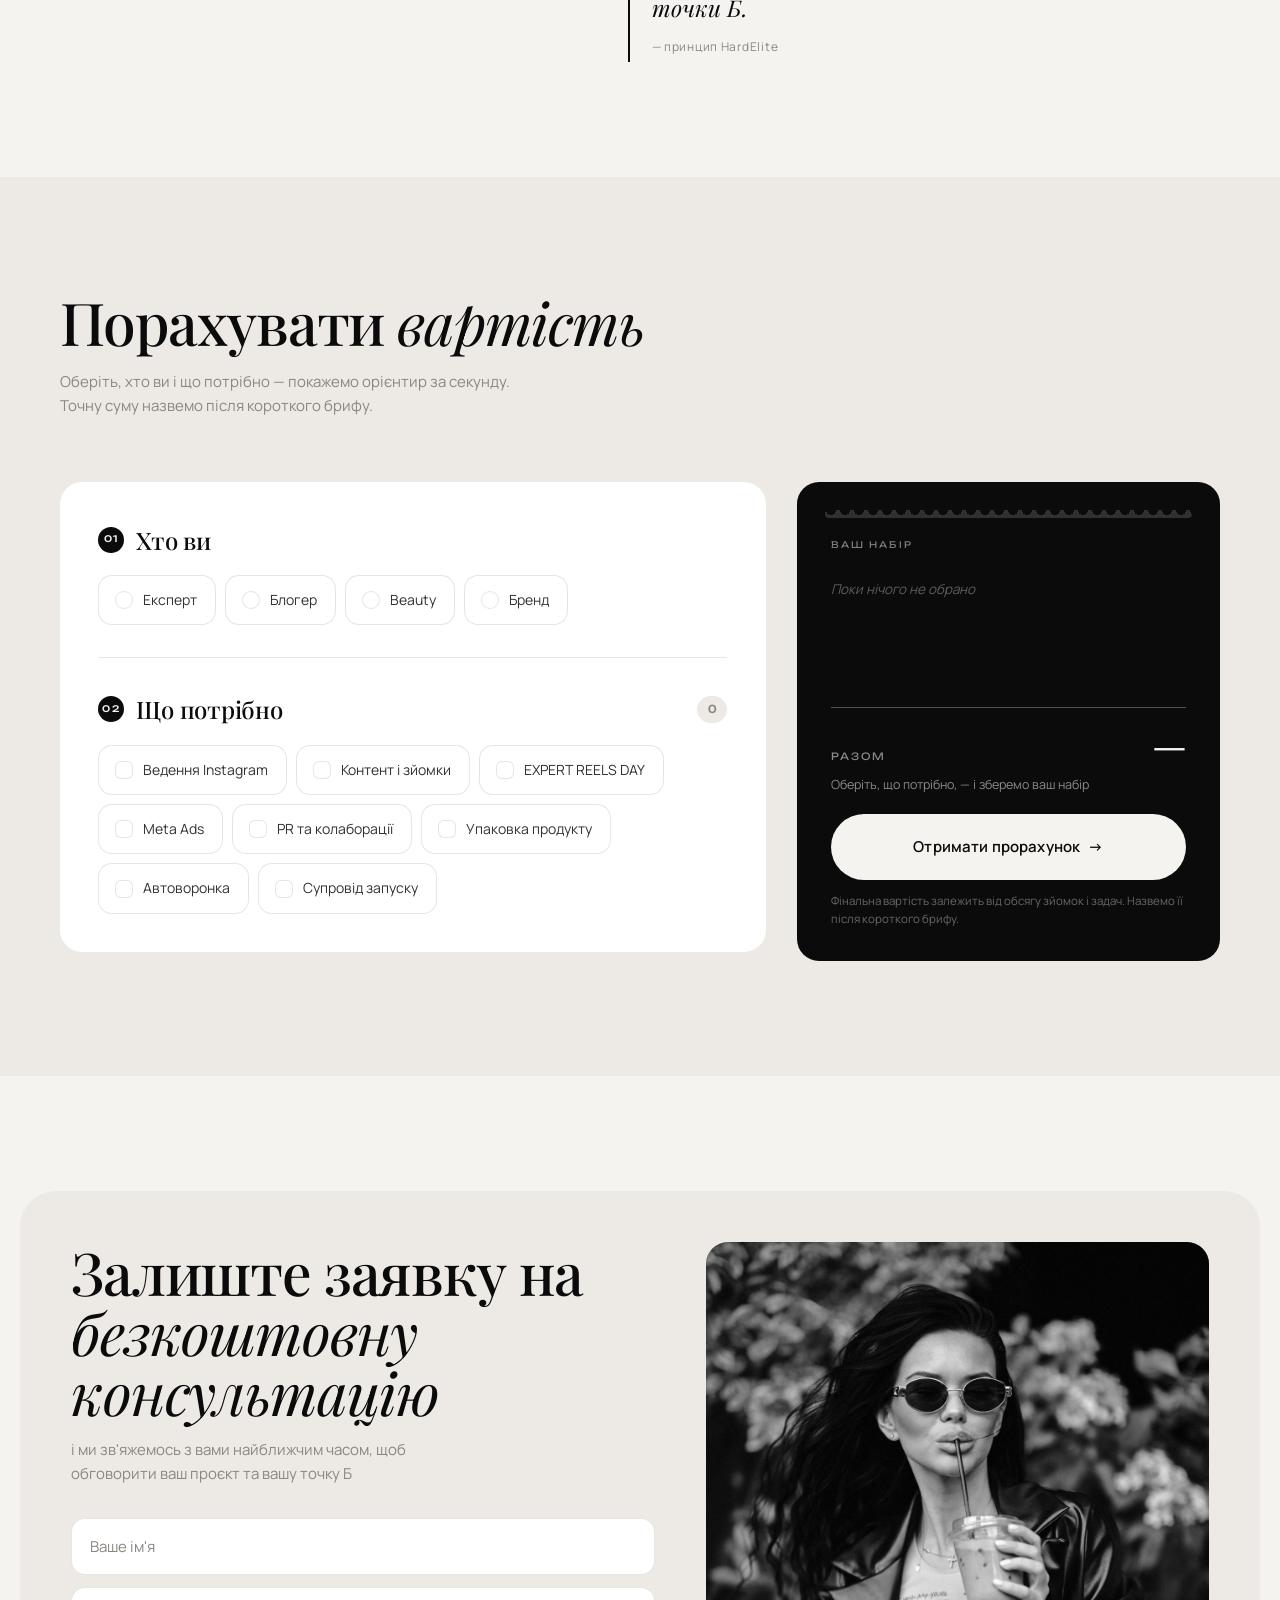
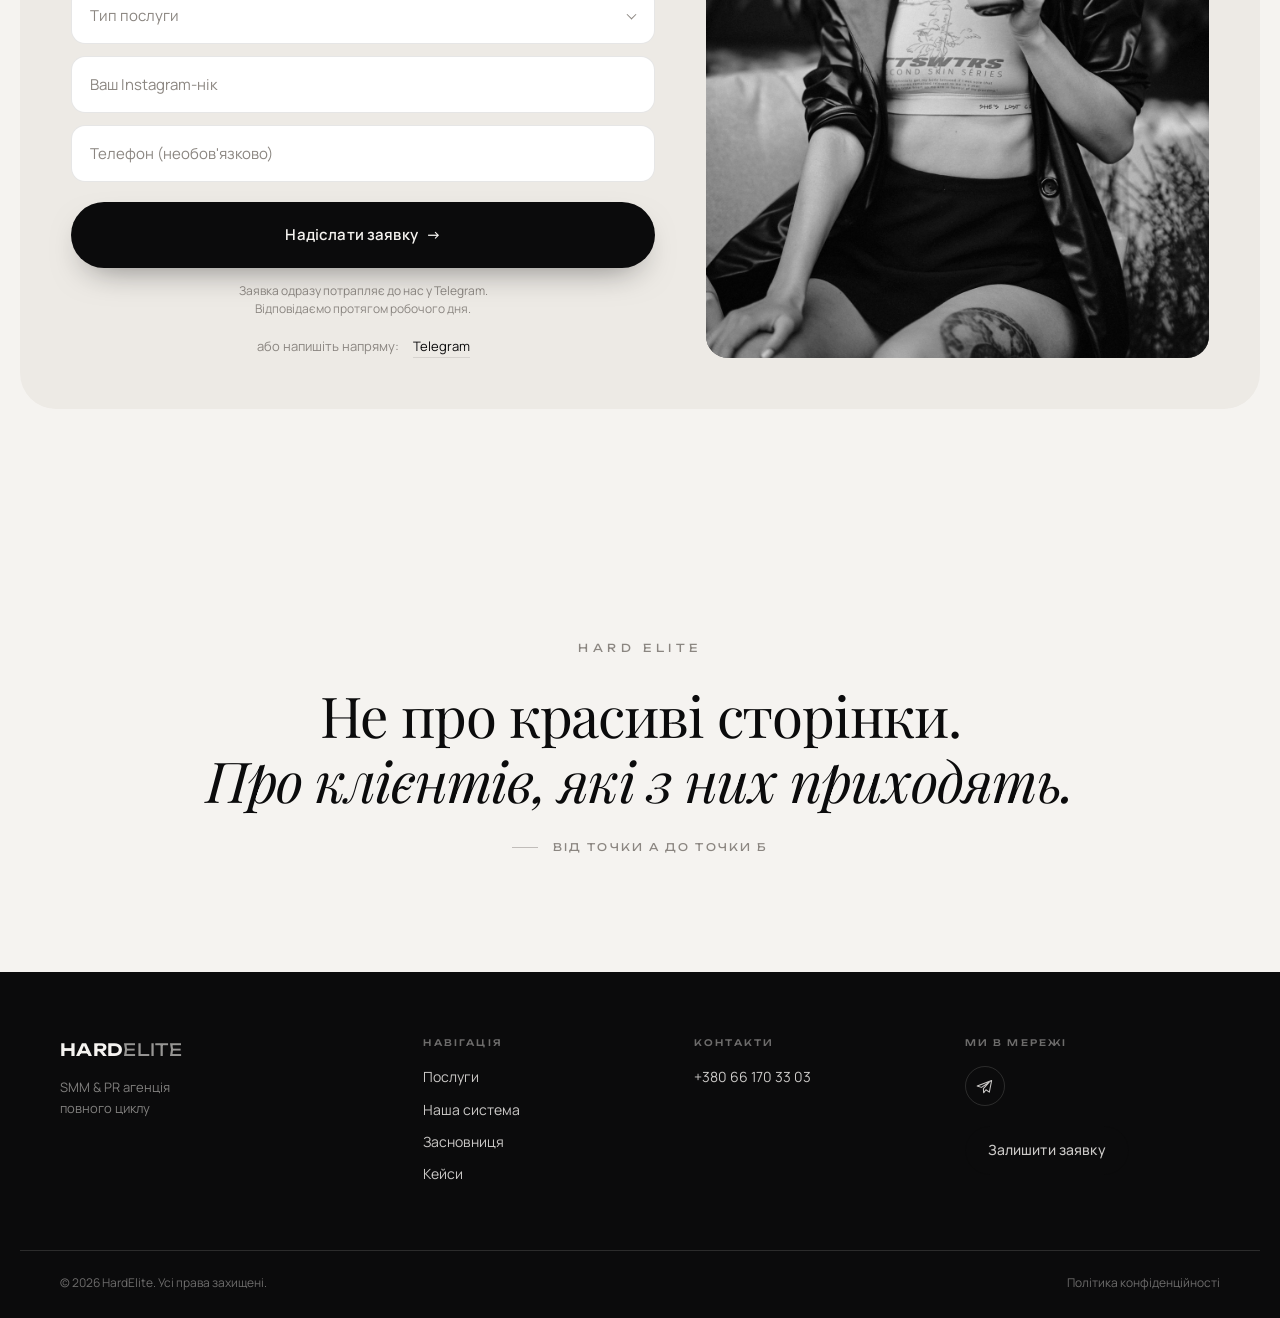
==== commit 06f3bc69: "EXPERT REELS DAY піднято одразу після блоку «Для кого» Клієнт сказав, що внизу сторінки продукт губи" ====
--- a/index.html
+++ b/index.html
@@ -12,7 +12,7 @@
 <link rel="preconnect" href="https://fonts.googleapis.com">
 <link rel="preconnect" href="https://fonts.gstatic.com" crossorigin>
 <link href="https://fonts.googleapis.com/css2?family=Manrope:wght@300;400;500;600;700&family=Playfair+Display:ital,wght@0,400;0,500;0,600;1,400;1,500&family=Unbounded:wght@400;500;600&display=swap" rel="stylesheet">
-<link rel="stylesheet" href="styles.css?v=25">
+<link rel="stylesheet" href="styles.css?v=26">
 <script>document.documentElement.classList.add('js')</script>
 </head>
 <body>
@@ -58,7 +58,7 @@
 <div class="mobile-menu" id="mobileMenu" hidden>
   <nav class="mobile-menu__nav">
     <a href="#scope">Послуги</a>
-    <a href="#pointb">Точка Б</a>
+    <a href="#reels">Expert Reels Day</a>
     <a href="#system">Наша система</a>
     <a href="#founder">Засновниця</a>
     <a href="#reviews">Відеовідгуки</a>
@@ -291,7 +291,7 @@
 
     <div class="audience">
       <article class="aud" data-anim>
-        <img class="ph aud__ph" src="images/aud-beauty.jpg?v=25" alt="Майстриня та клієнтка у салоні" width="1400" height="933" loading="lazy">
+        <img class="ph aud__ph" src="images/aud-beauty.jpg?v=26" alt="Майстриня та клієнтка у салоні" width="1400" height="933" loading="lazy">
         <div class="aud__body">
           <h3>Beauty</h3>
           <p class="aud__sub">Майстри, салони, косметологи</p>
@@ -313,7 +313,7 @@
       </article>
 
       <article class="aud" data-anim>
-        <img class="ph aud__ph" src="images/aud-expert.jpg?v=25" alt="Кейс експерта: профіль у Instagram і результат" width="1400" height="933" loading="lazy">
+        <img class="ph aud__ph" src="images/aud-expert.jpg?v=26" alt="Кейс експерта: профіль у Instagram і результат" width="1400" height="933" loading="lazy">
         <div class="aud__body">
           <h3>Експерти</h3>
           <p class="aud__sub">Особистий бренд і продажі</p>
@@ -335,7 +335,7 @@
       </article>
 
       <article class="aud" data-anim>
-        <img class="ph aud__ph" src="images/aud-blogger.jpg?v=25" alt="Кейс блогера: зростання з 500 до 10 000 підписників" width="1400" height="933" loading="lazy">
+        <img class="ph aud__ph" src="images/aud-blogger.jpg?v=26" alt="Кейс блогера: зростання з 500 до 10 000 підписників" width="1400" height="933" loading="lazy">
         <div class="aud__body">
           <h3>Блогери</h3>
           <p class="aud__sub">Медійність і рекламні інтеграції</p>
@@ -356,7 +356,7 @@
       </article>
 
       <article class="aud" data-anim>
-        <img class="ph aud__ph" src="images/aud-brand.jpg?v=25" alt="Кейс бренду: профіль і предметна зйомка" width="1400" height="933" loading="lazy">
+        <img class="ph aud__ph" src="images/aud-brand.jpg?v=26" alt="Кейс бренду: профіль і предметна зйомка" width="1400" height="933" loading="lazy">
         <div class="aud__body">
           <h3>Бренди</h3>
           <p class="aud__sub">Візуал, PR і контент</p>
@@ -375,6 +375,34 @@
           <p class="aud__result"><span>Результат</span>Впізнаваний бренд і продажі, які можна порахувати.</p>
         </div>
       </article>
+    </div>
+  </div>
+</section>
+
+<!-- ============ REELS DAY ============ -->
+<section class="section section--reels" id="reels">
+  <div class="container reels">
+    <div class="reels__copy">
+      <p class="eyebrow">Окремий продукт</p>
+      <h2 class="h2">EXPERT<br><em>REELS DAY</em></h2>
+      <p class="reels__claim">Один день зйомки — <em>контент на місяць</em></p>
+
+      <p class="reels__sub">Що входить</p>
+      <ul class="reels__list">
+        <li>Сценарії під вашу нішу</li>
+        <li>Розмовні тексти — що саме говорити в кадрі</li>
+        <li>Підбір локацій</li>
+        <li>Професійна зйомка на Sony&nbsp;A6700</li>
+        <li>Монтаж і обкладинки для Reels</li>
+        <li>Тексти для публікації</li>
+        <li>Готові Reels</li>
+      </ul>
+
+      <a href="#contact" class="btn btn--dark btn--cta">Забронювати день зйомки <span class="btn__arrow" aria-hidden="true">→</span></a>
+    </div>
+
+    <div class="reels__media">
+      <img class="ph ph--reels" src="images/reels-day.jpg?v=26" alt="Зйомка Reels у студії" width="1400" height="933" loading="lazy">
     </div>
   </div>
 </section>
@@ -637,34 +665,6 @@
   </div>
 </section>
 
-<!-- ============ REELS DAY ============ -->
-<section class="section section--reels" id="reels">
-  <div class="container reels">
-    <div class="reels__copy">
-      <p class="eyebrow">Окремий продукт</p>
-      <h2 class="h2">EXPERT<br><em>REELS DAY</em></h2>
-      <p class="reels__claim">Один день зйомки — <em>контент на місяць</em></p>
-
-      <p class="reels__sub">Що входить</p>
-      <ul class="reels__list">
-        <li>Сценарії під вашу нішу</li>
-        <li>Розмовні тексти — що саме говорити в кадрі</li>
-        <li>Підбір локацій</li>
-        <li>Професійна зйомка на Sony&nbsp;A6700</li>
-        <li>Монтаж і обкладинки для Reels</li>
-        <li>Тексти для публікації</li>
-        <li>Готові Reels</li>
-      </ul>
-
-      <a href="#contact" class="btn btn--dark btn--cta">Забронювати день зйомки <span class="btn__arrow" aria-hidden="true">→</span></a>
-    </div>
-
-    <div class="reels__media">
-      <img class="ph ph--reels" src="images/reels-day.jpg?v=25" alt="Зйомка Reels у студії" width="1400" height="933" loading="lazy">
-    </div>
-  </div>
-</section>
-
 <!-- ============ VS AI ============ -->
 <section class="section section--vs" id="vs">
   <div class="container">
@@ -743,10 +743,10 @@
     <div class="videos videos--two">
       <article class="vrev" data-anim>
         <div class="vrev__play" data-video>
-          <video class="vrev__video" poster="videos/review-1.jpg?v=25"
+          <video class="vrev__video" poster="videos/review-1.jpg?v=26"
                  preload="none" playsinline
                  width="720" height="1280">
-            <source src="videos/review-1.mp4?v=25" type="video/mp4">
+            <source src="videos/review-1.mp4?v=26" type="video/mp4">
           </video>
           <button class="vrev__btn" type="button" aria-label="Дивитись відгук"></button>
         </div>
@@ -756,10 +756,10 @@
 
       <article class="vrev" data-anim>
         <div class="vrev__play" data-video>
-          <video class="vrev__video" poster="videos/review-2.jpg?v=25"
+          <video class="vrev__video" poster="videos/review-2.jpg?v=26"
                  preload="none" playsinline
                  width="720" height="1280">
-            <source src="videos/review-2.mp4?v=25" type="video/mp4">
+            <source src="videos/review-2.mp4?v=26" type="video/mp4">
           </video>
           <button class="vrev__btn" type="button" aria-label="Дивитись відгук"></button>
         </div>
@@ -992,6 +992,6 @@
 
 <div class="toast" id="toast" role="status" aria-live="polite"></div>
 
-<script src="script.js?v=25"></script>
+<script src="script.js?v=26"></script>
 </body>
 </html>
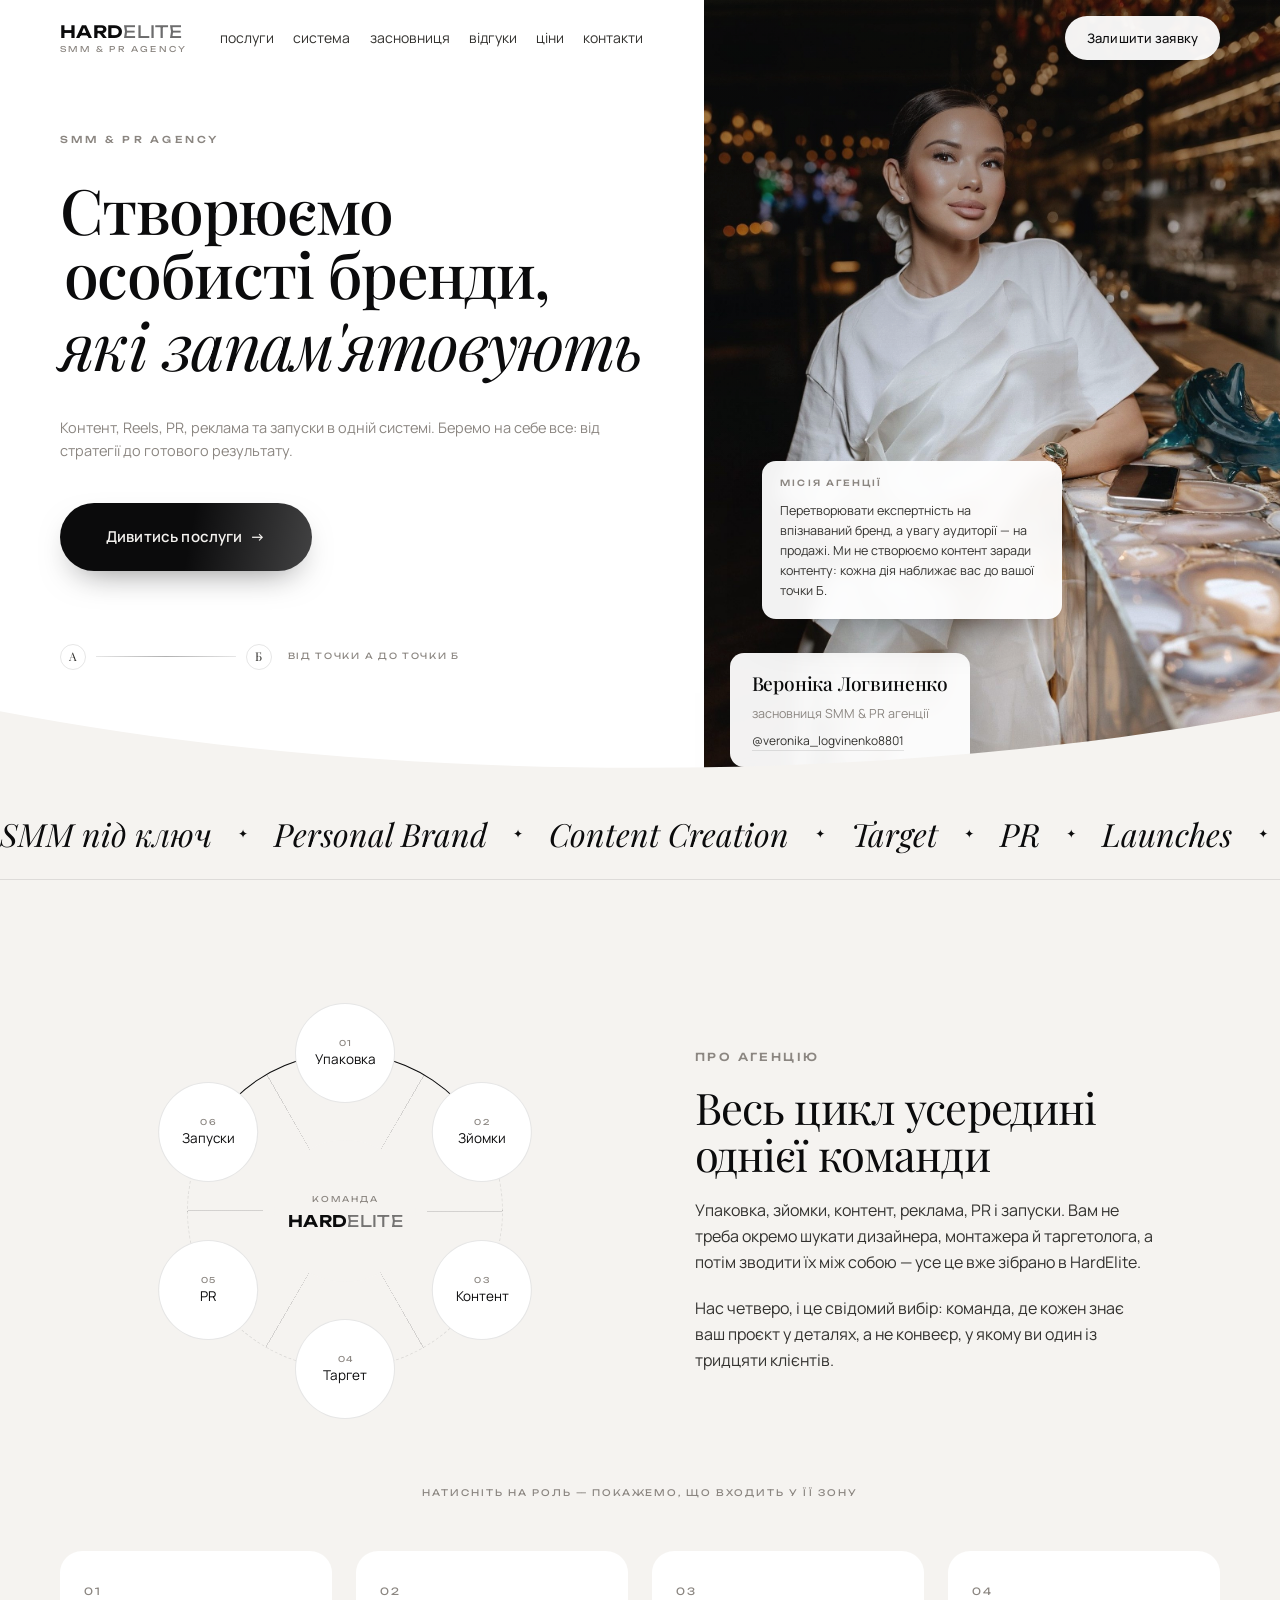
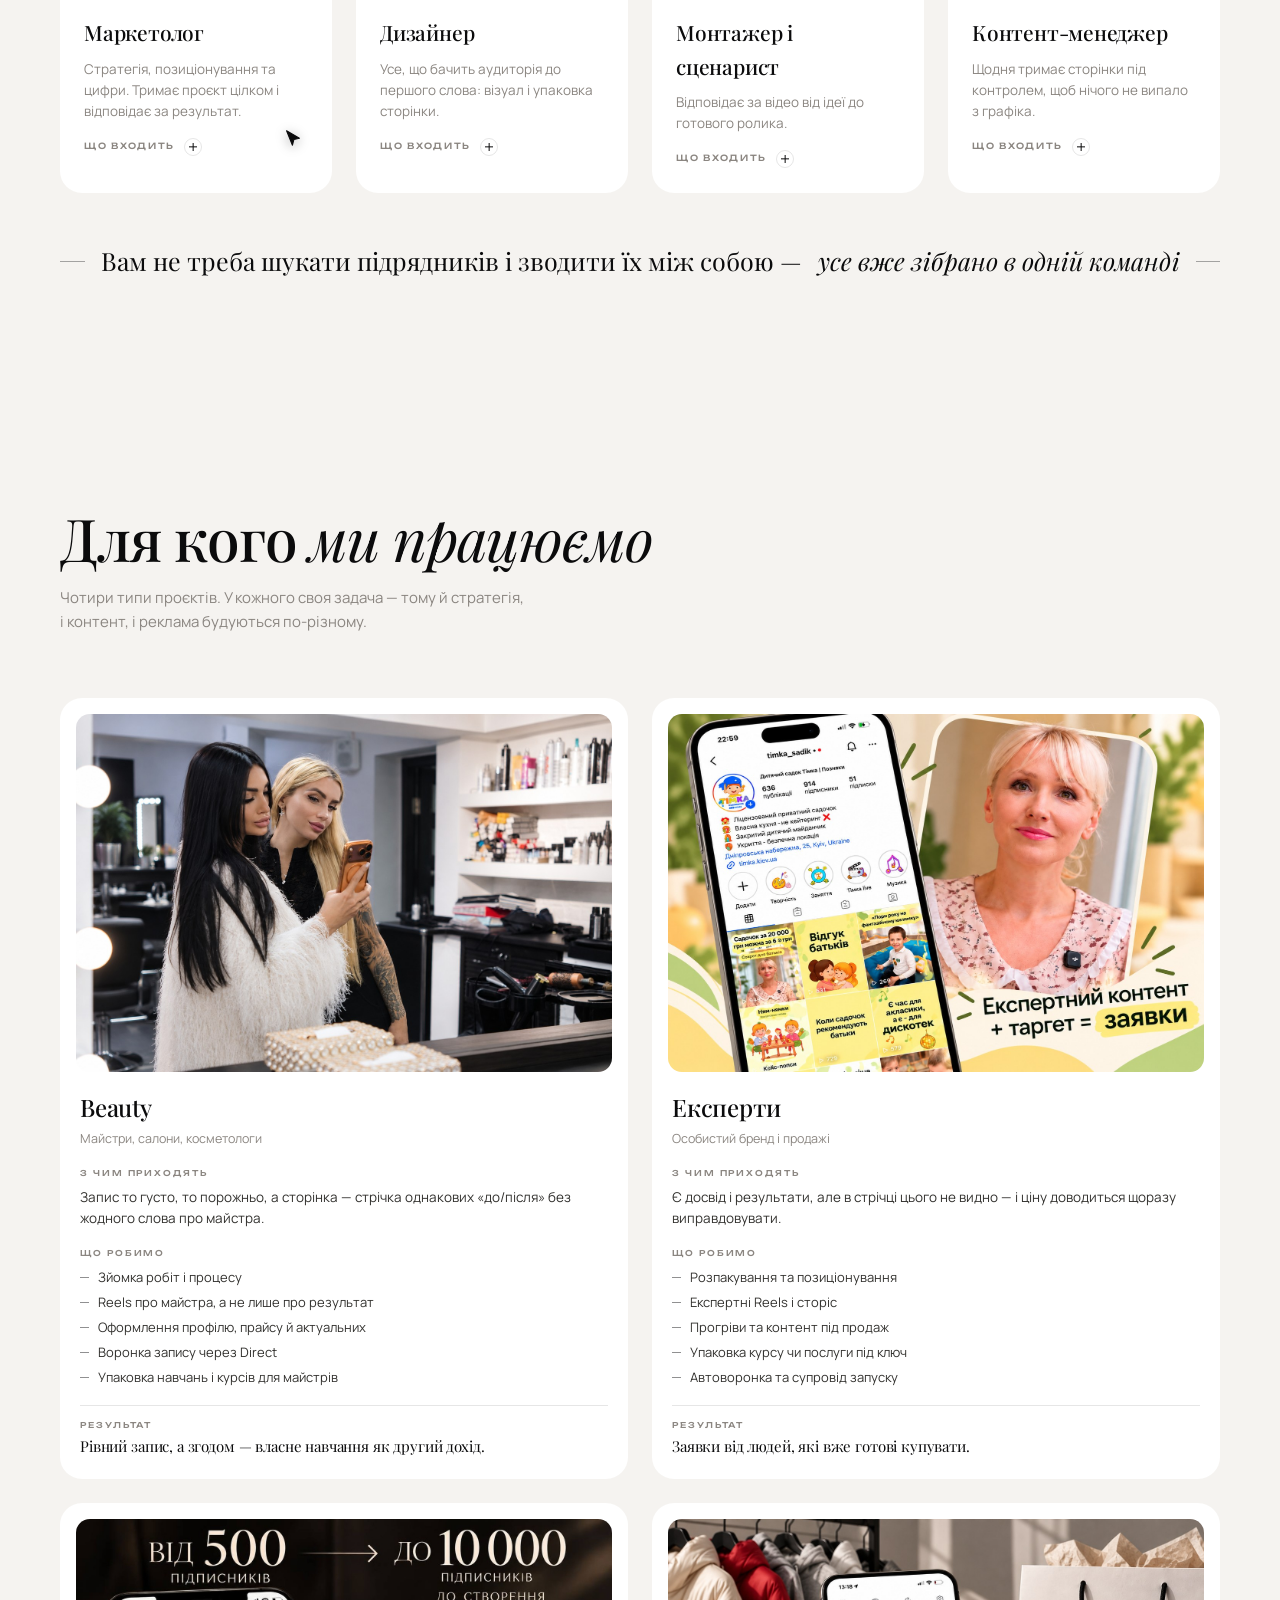
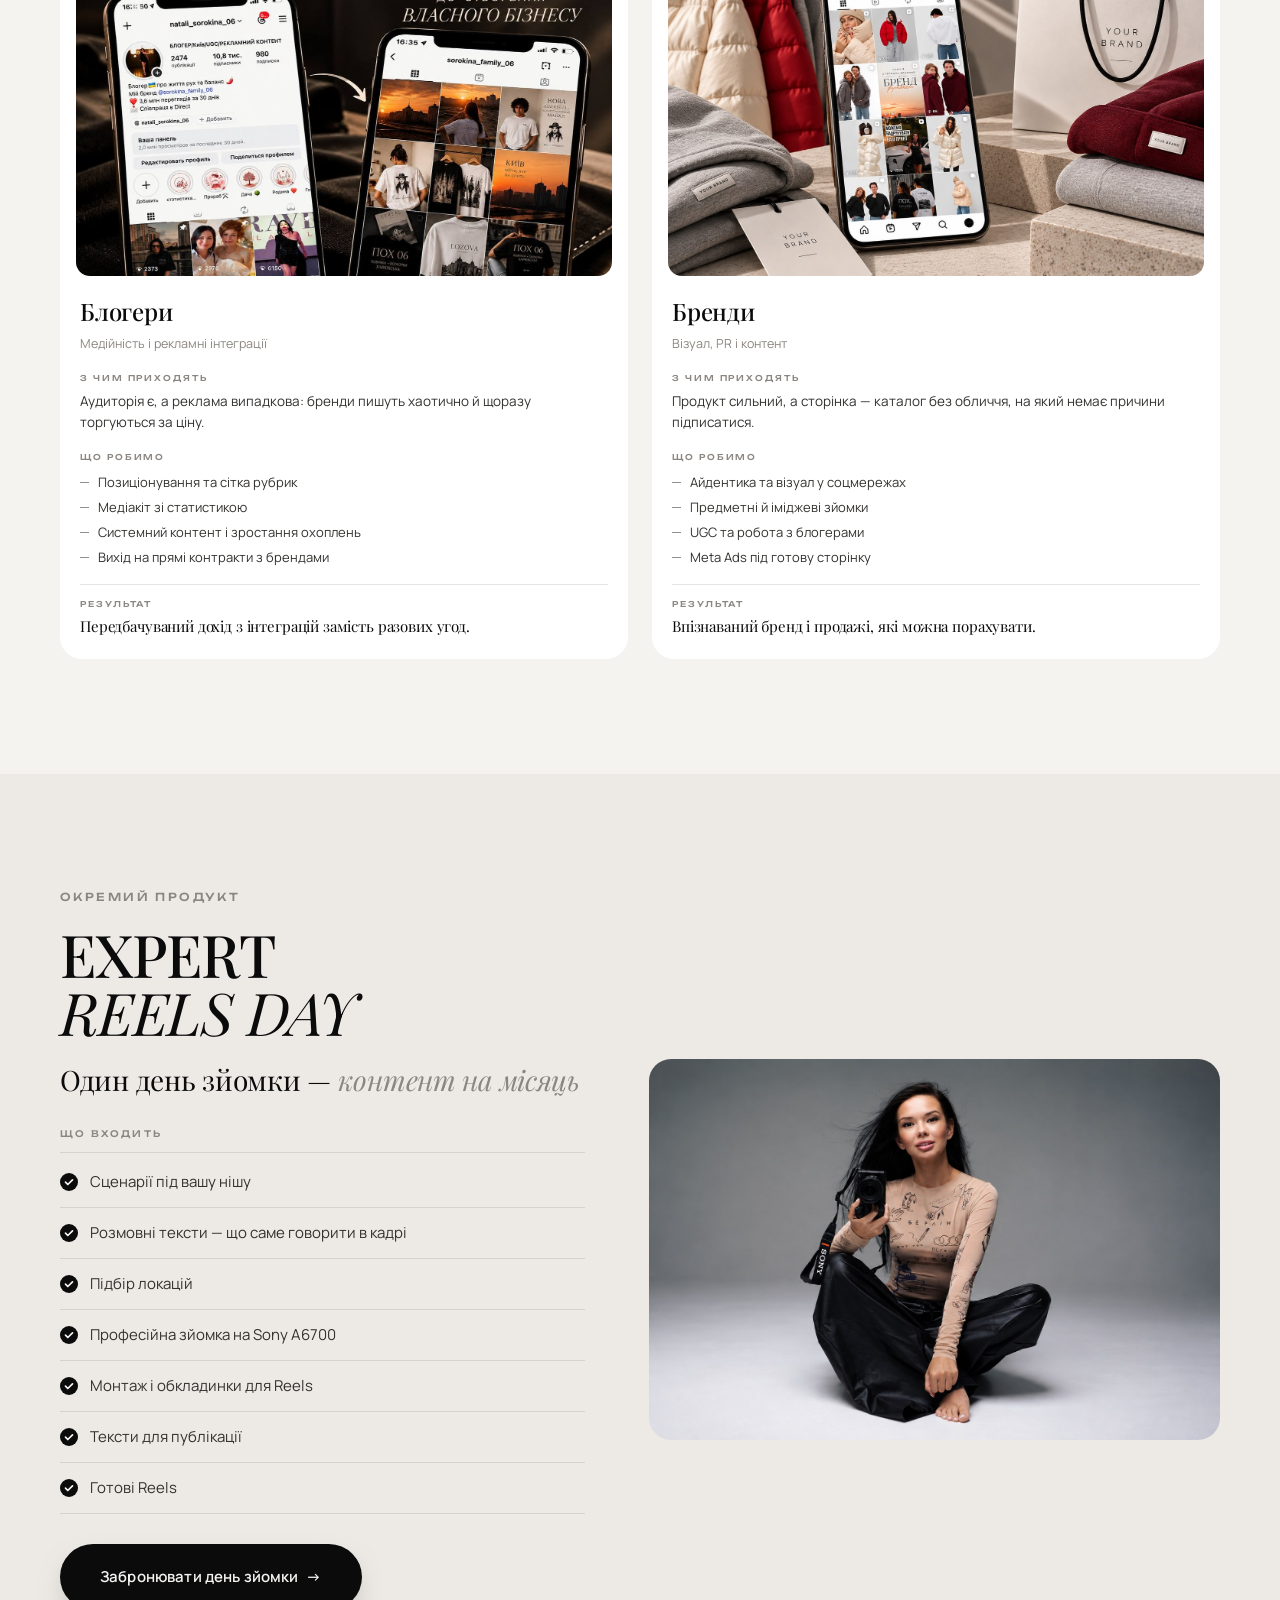
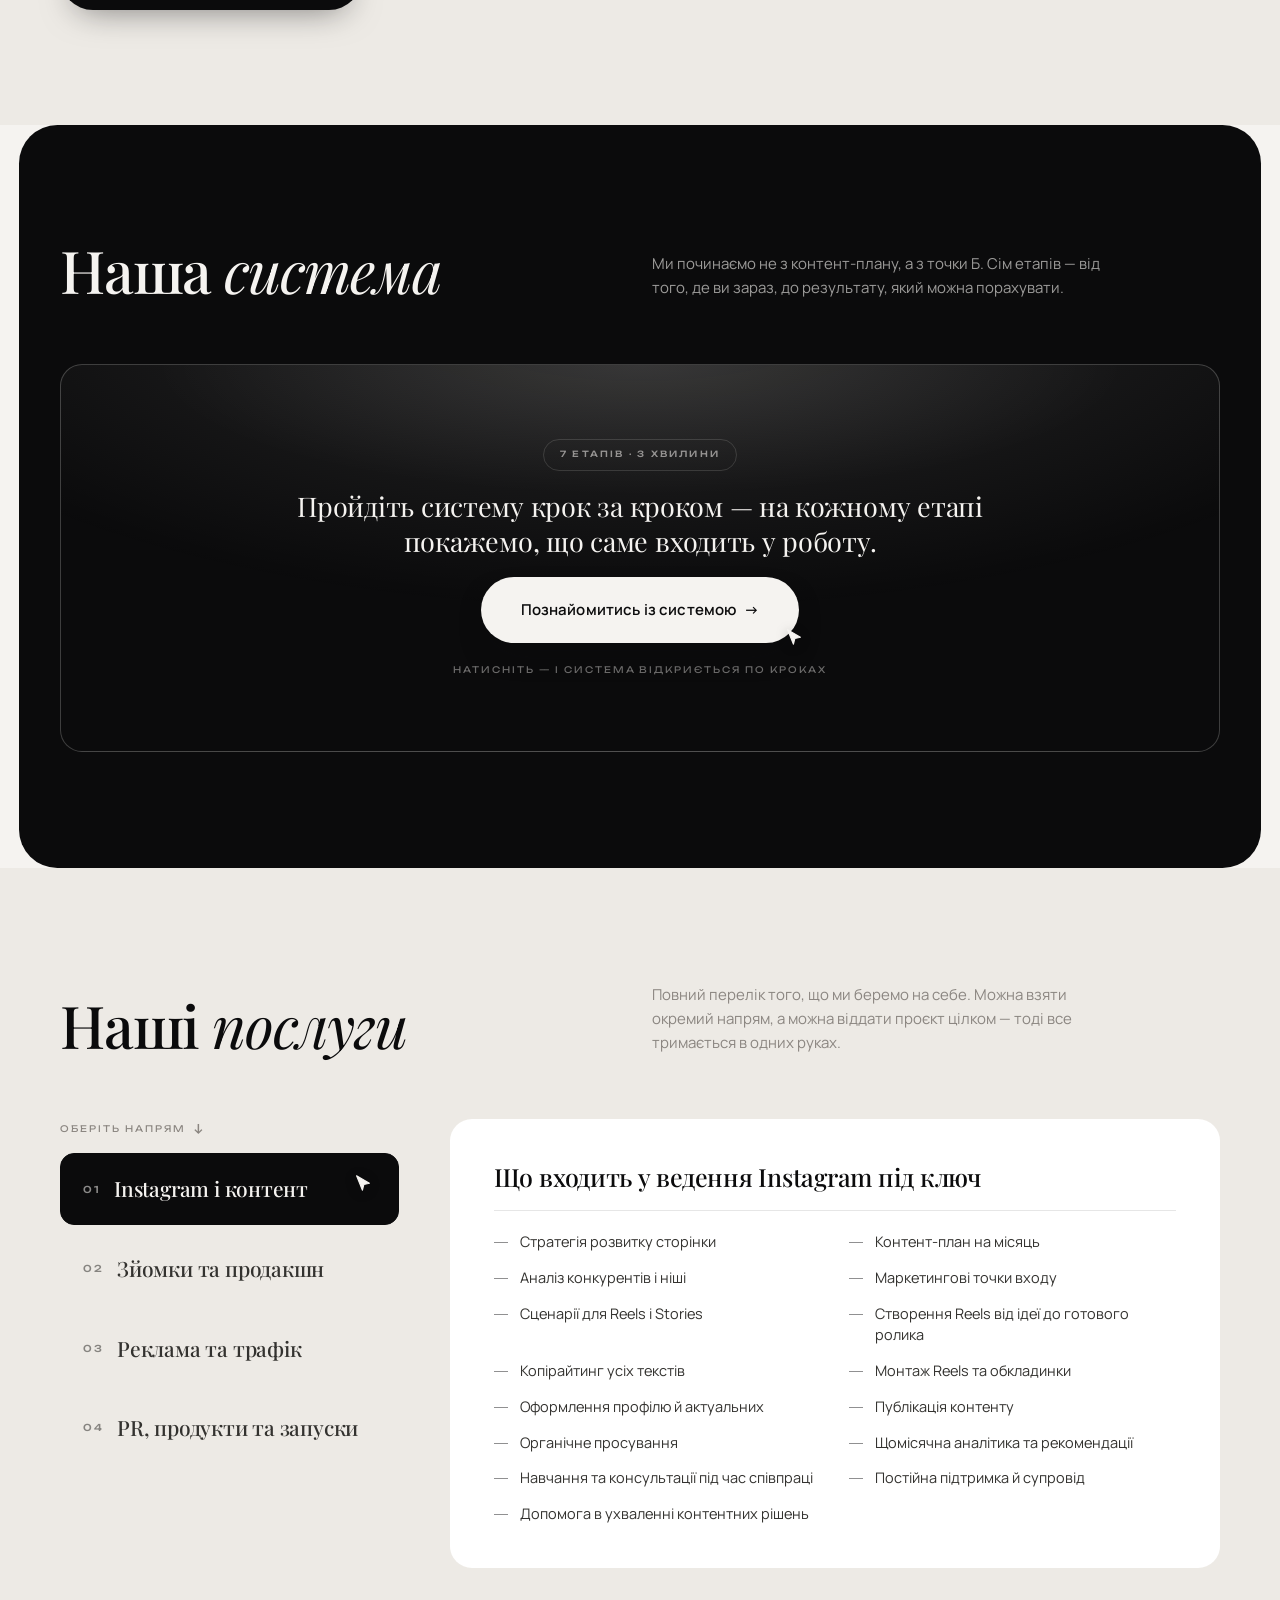
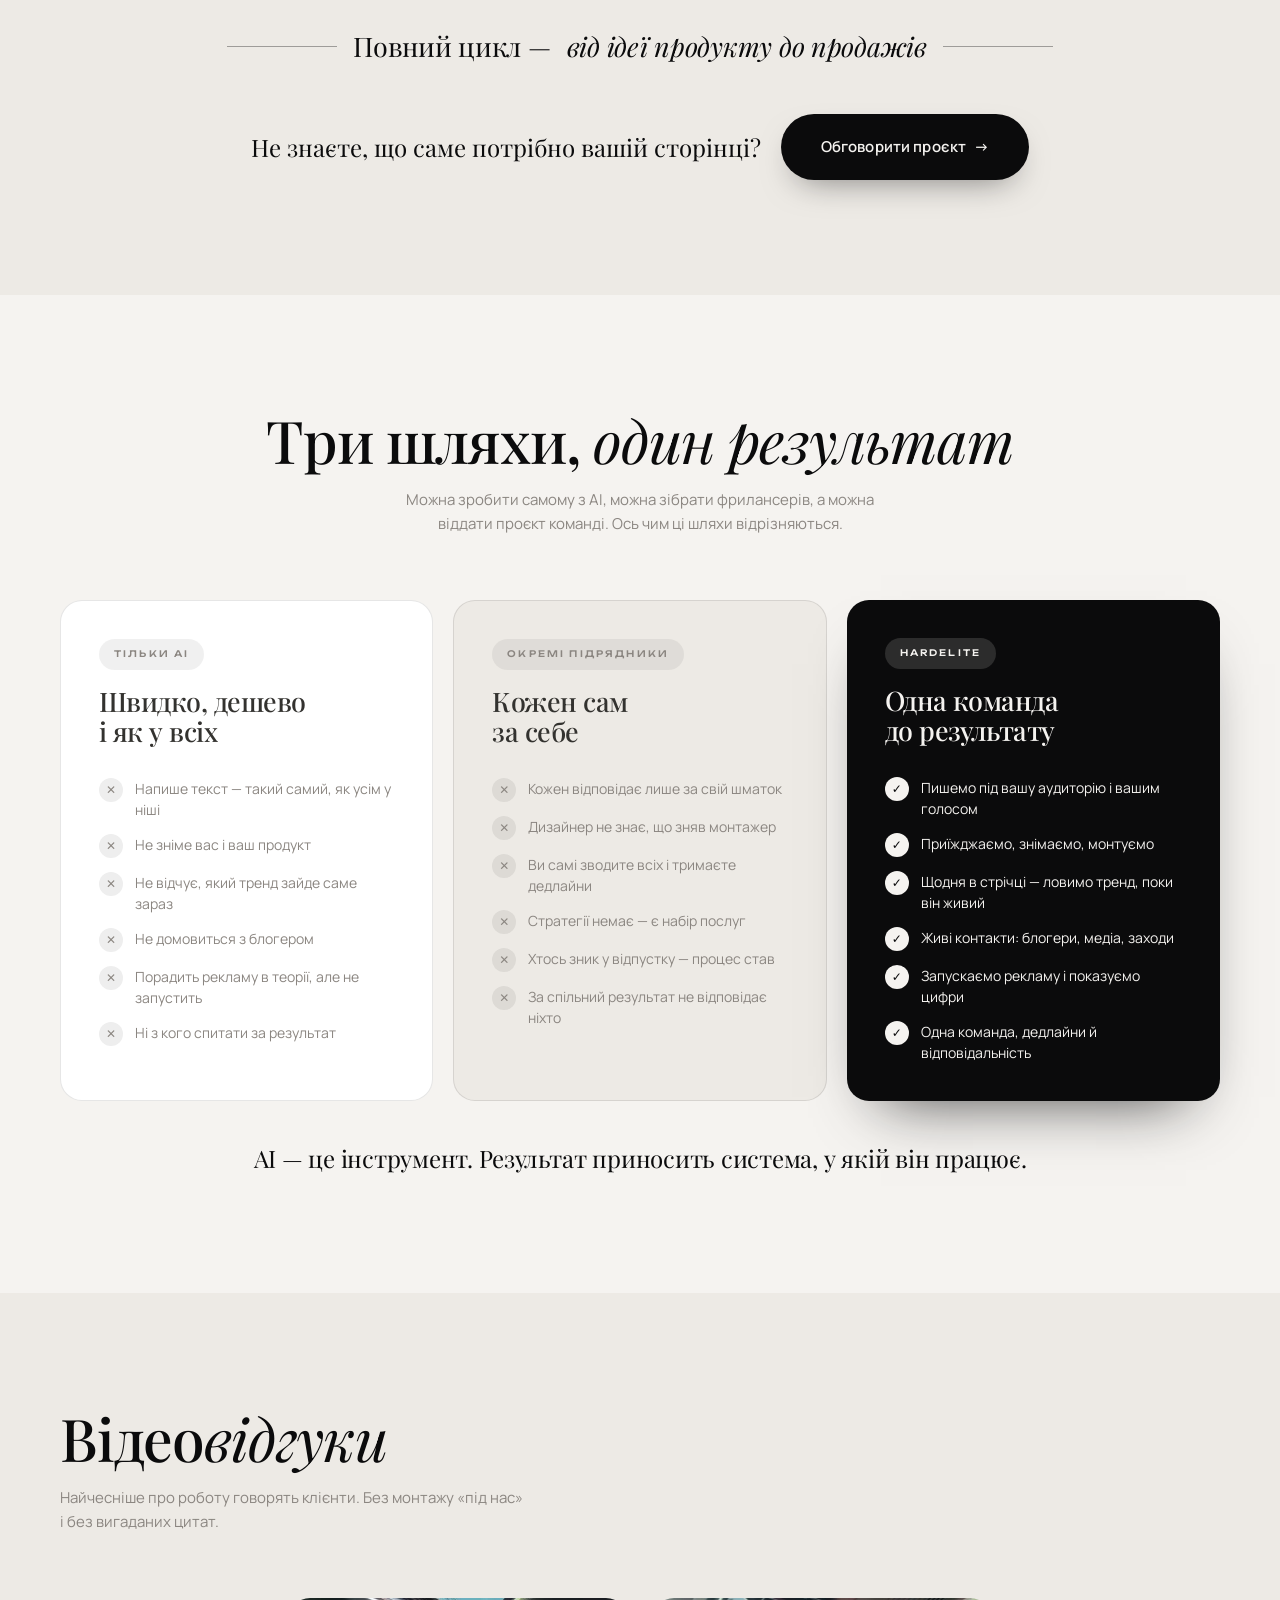
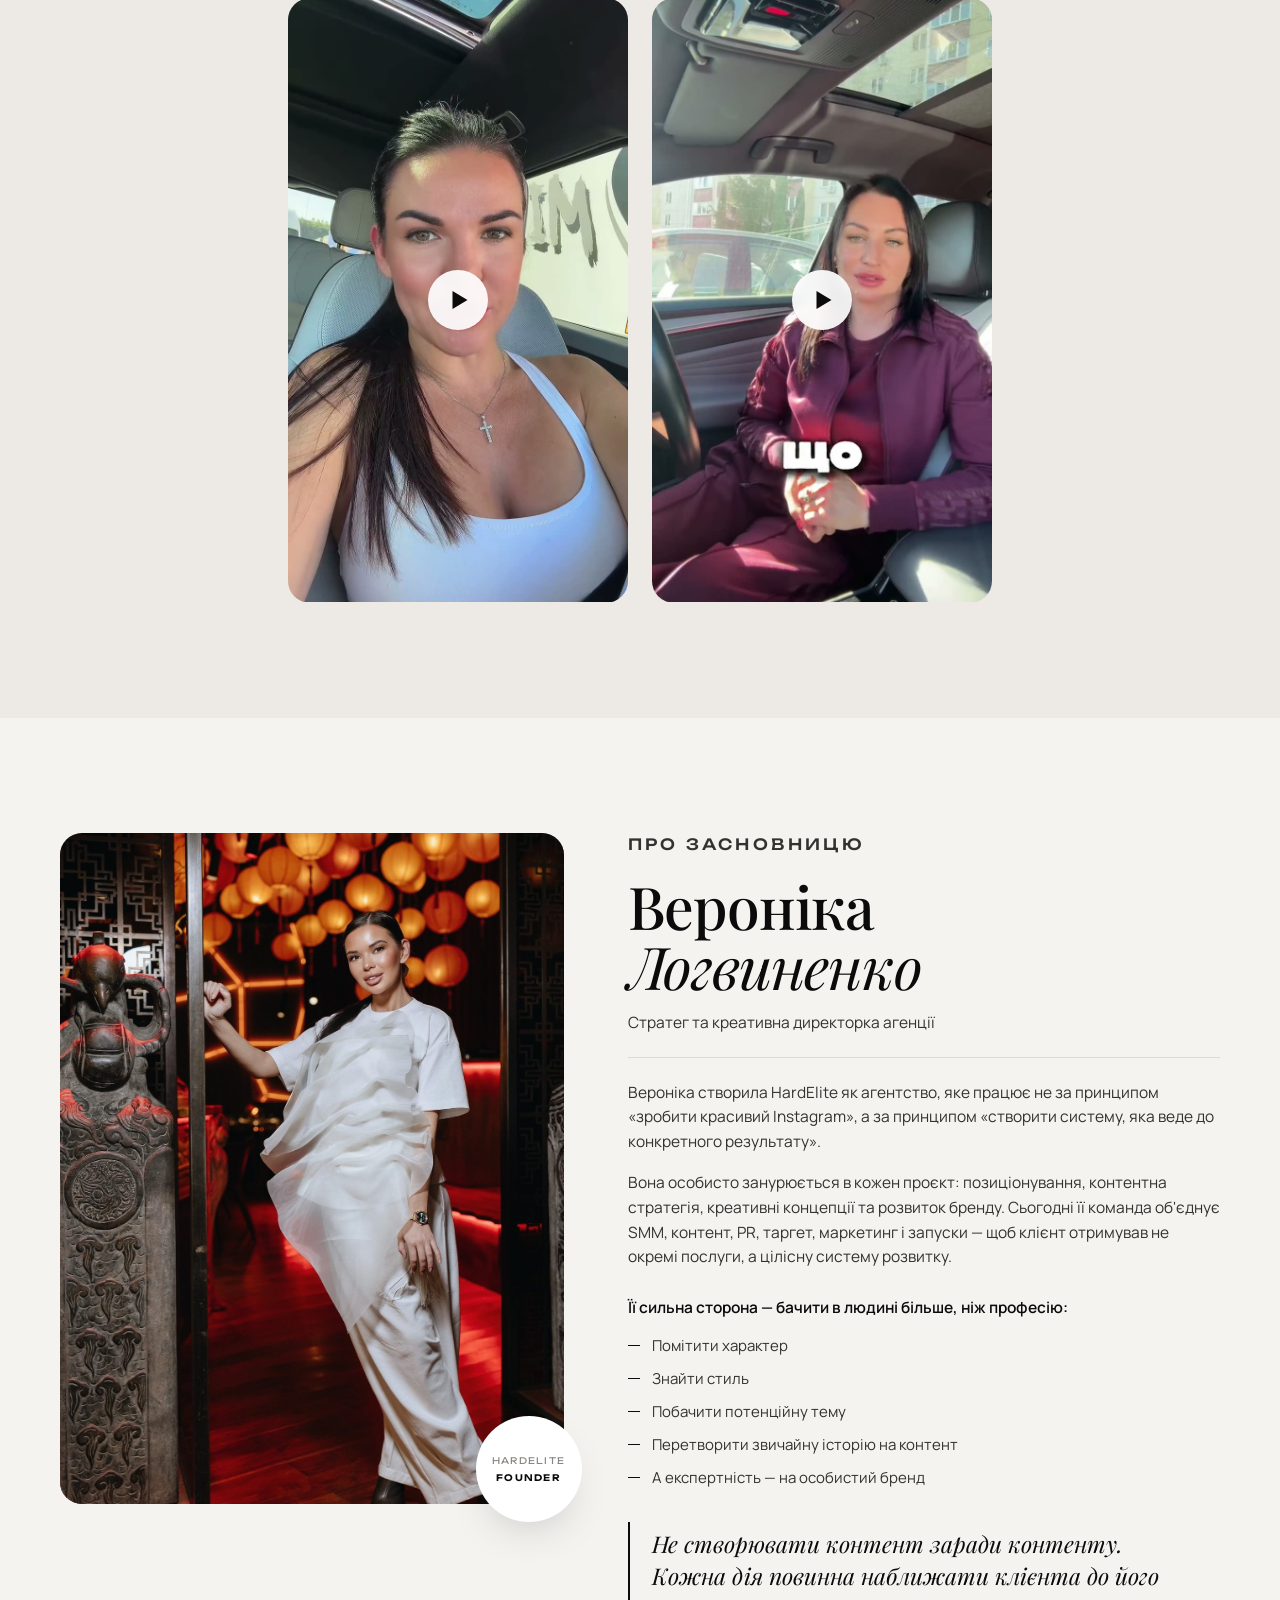
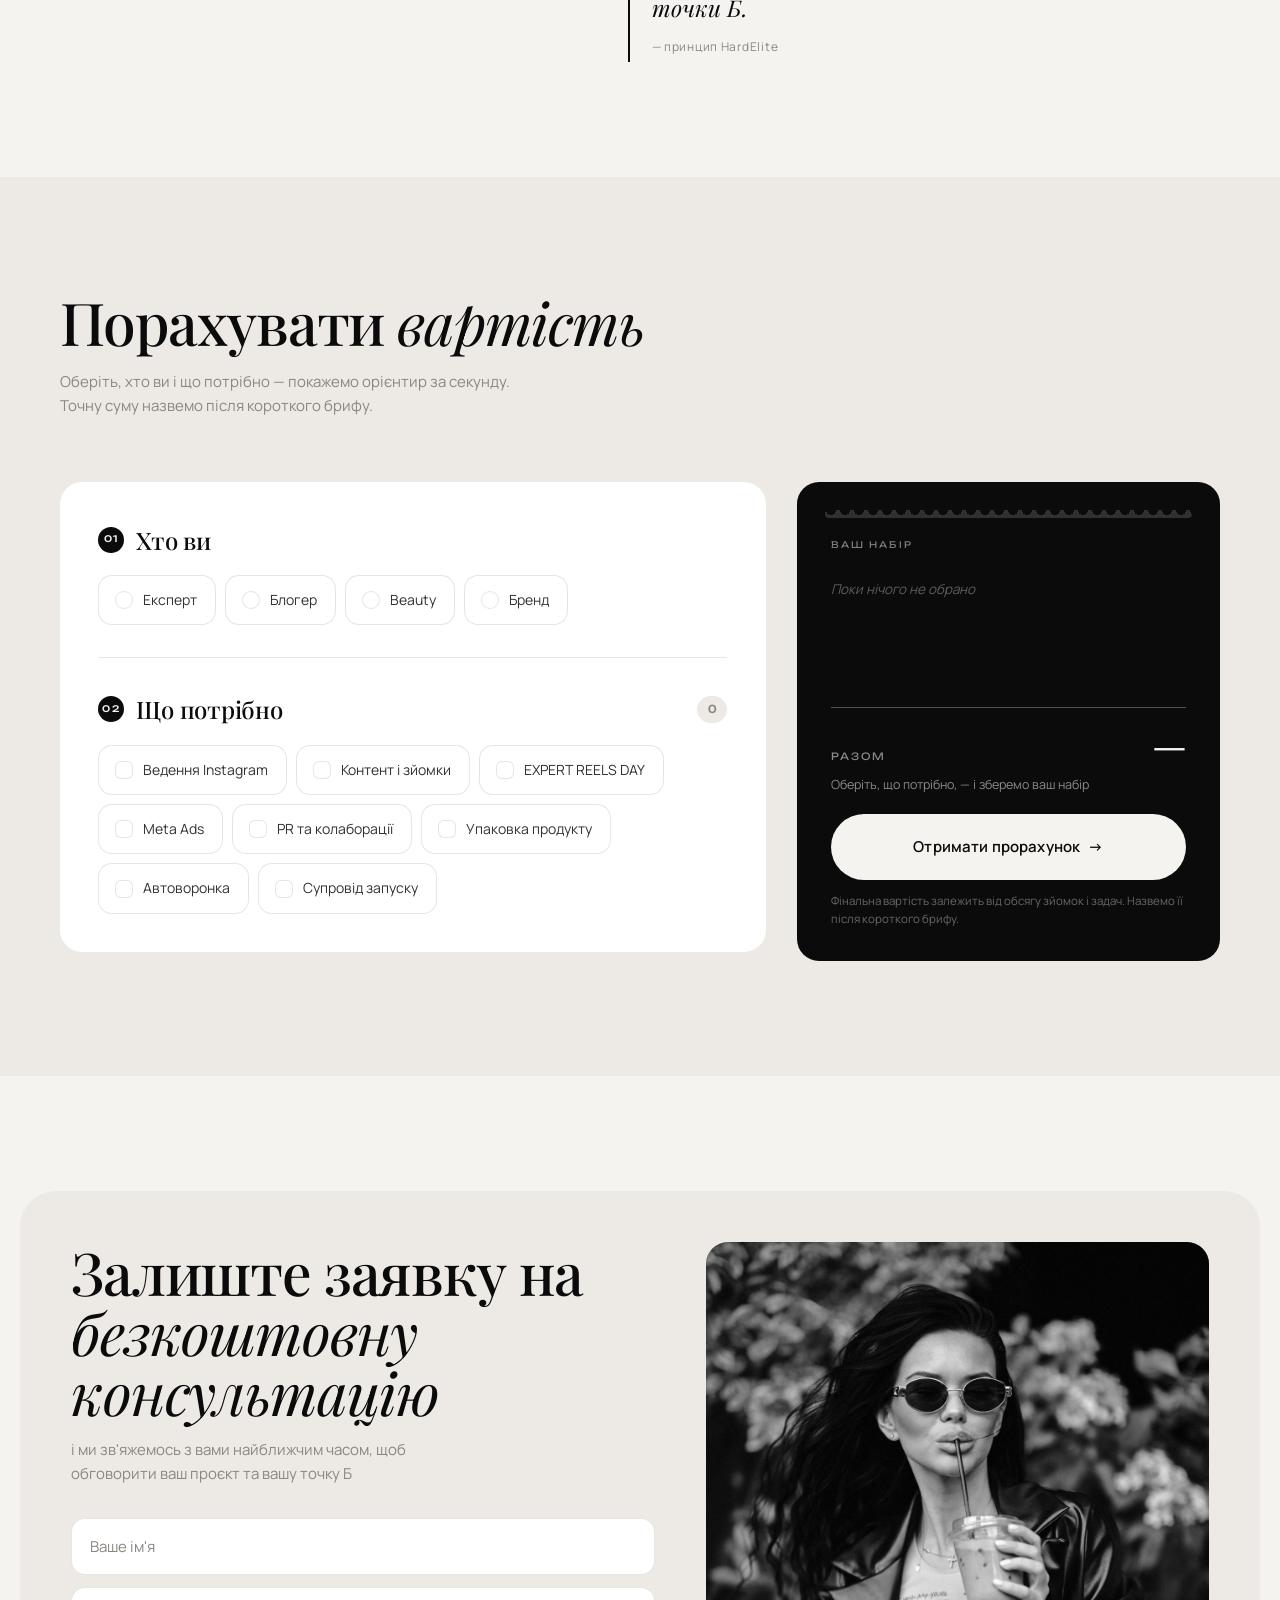
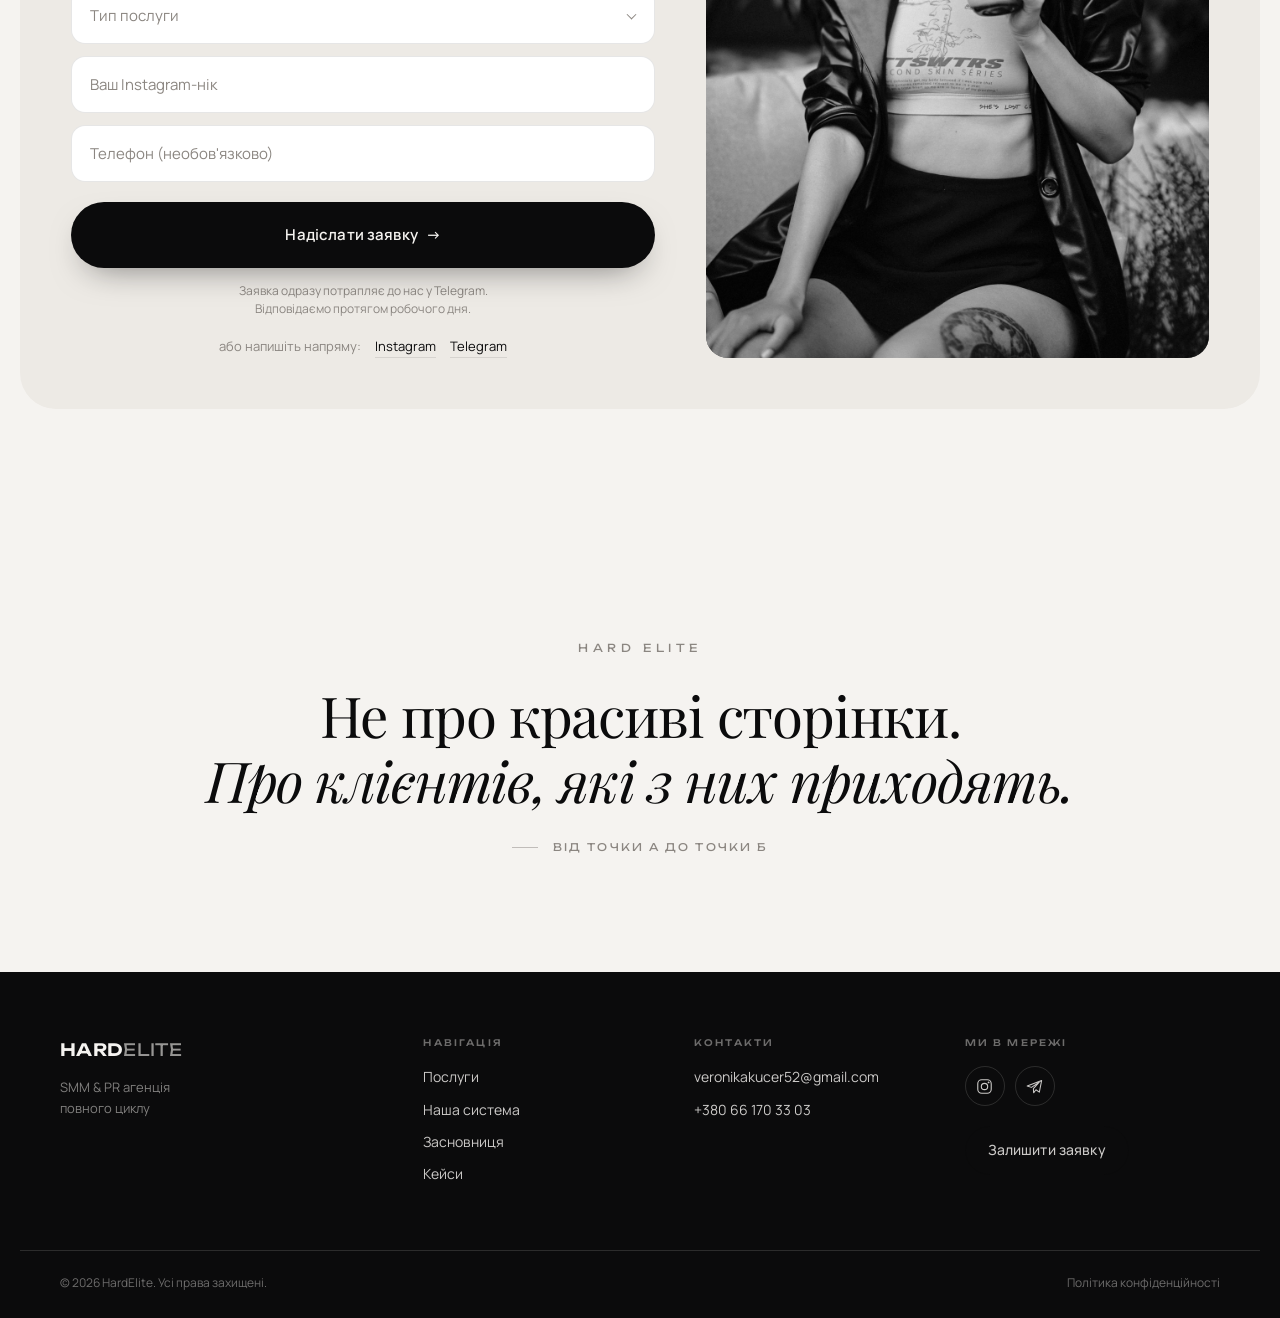
==== commit 68b86f72: "Контакти Вероніки та заявки одразу в кілька чатів TELEGRAM_CHAT_ID тепер приймає список через кому —" ====
--- a/index.html
+++ b/index.html
@@ -12,7 +12,7 @@
 <link rel="preconnect" href="https://fonts.googleapis.com">
 <link rel="preconnect" href="https://fonts.gstatic.com" crossorigin>
 <link href="https://fonts.googleapis.com/css2?family=Manrope:wght@300;400;500;600;700&family=Playfair+Display:ital,wght@0,400;0,500;0,600;1,400;1,500&family=Unbounded:wght@400;500;600&display=swap" rel="stylesheet">
-<link rel="stylesheet" href="styles.css?v=26">
+<link rel="stylesheet" href="styles.css?v=27">
 <script>document.documentElement.classList.add('js')</script>
 </head>
 <body>
@@ -291,7 +291,7 @@
 
     <div class="audience">
       <article class="aud" data-anim>
-        <img class="ph aud__ph" src="images/aud-beauty.jpg?v=26" alt="Майстриня та клієнтка у салоні" width="1400" height="933" loading="lazy">
+        <img class="ph aud__ph" src="images/aud-beauty.jpg?v=27" alt="Майстриня та клієнтка у салоні" width="1400" height="933" loading="lazy">
         <div class="aud__body">
           <h3>Beauty</h3>
           <p class="aud__sub">Майстри, салони, косметологи</p>
@@ -313,7 +313,7 @@
       </article>
 
       <article class="aud" data-anim>
-        <img class="ph aud__ph" src="images/aud-expert.jpg?v=26" alt="Кейс експерта: профіль у Instagram і результат" width="1400" height="933" loading="lazy">
+        <img class="ph aud__ph" src="images/aud-expert.jpg?v=27" alt="Кейс експерта: профіль у Instagram і результат" width="1400" height="933" loading="lazy">
         <div class="aud__body">
           <h3>Експерти</h3>
           <p class="aud__sub">Особистий бренд і продажі</p>
@@ -335,7 +335,7 @@
       </article>
 
       <article class="aud" data-anim>
-        <img class="ph aud__ph" src="images/aud-blogger.jpg?v=26" alt="Кейс блогера: зростання з 500 до 10 000 підписників" width="1400" height="933" loading="lazy">
+        <img class="ph aud__ph" src="images/aud-blogger.jpg?v=27" alt="Кейс блогера: зростання з 500 до 10 000 підписників" width="1400" height="933" loading="lazy">
         <div class="aud__body">
           <h3>Блогери</h3>
           <p class="aud__sub">Медійність і рекламні інтеграції</p>
@@ -356,7 +356,7 @@
       </article>
 
       <article class="aud" data-anim>
-        <img class="ph aud__ph" src="images/aud-brand.jpg?v=26" alt="Кейс бренду: профіль і предметна зйомка" width="1400" height="933" loading="lazy">
+        <img class="ph aud__ph" src="images/aud-brand.jpg?v=27" alt="Кейс бренду: профіль і предметна зйомка" width="1400" height="933" loading="lazy">
         <div class="aud__body">
           <h3>Бренди</h3>
           <p class="aud__sub">Візуал, PR і контент</p>
@@ -402,7 +402,7 @@
     </div>
 
     <div class="reels__media">
-      <img class="ph ph--reels" src="images/reels-day.jpg?v=26" alt="Зйомка Reels у студії" width="1400" height="933" loading="lazy">
+      <img class="ph ph--reels" src="images/reels-day.jpg?v=27" alt="Зйомка Reels у студії" width="1400" height="933" loading="lazy">
     </div>
   </div>
 </section>
@@ -743,10 +743,10 @@
     <div class="videos videos--two">
       <article class="vrev" data-anim>
         <div class="vrev__play" data-video>
-          <video class="vrev__video" poster="videos/review-1.jpg?v=26"
+          <video class="vrev__video" poster="videos/review-1.jpg?v=27"
                  preload="none" playsinline
                  width="720" height="1280">
-            <source src="videos/review-1.mp4?v=26" type="video/mp4">
+            <source src="videos/review-1.mp4?v=27" type="video/mp4">
           </video>
           <button class="vrev__btn" type="button" aria-label="Дивитись відгук"></button>
         </div>
@@ -756,10 +756,10 @@
 
       <article class="vrev" data-anim>
         <div class="vrev__play" data-video>
-          <video class="vrev__video" poster="videos/review-2.jpg?v=26"
+          <video class="vrev__video" poster="videos/review-2.jpg?v=27"
                  preload="none" playsinline
                  width="720" height="1280">
-            <source src="videos/review-2.mp4?v=26" type="video/mp4">
+            <source src="videos/review-2.mp4?v=27" type="video/mp4">
           </video>
           <button class="vrev__btn" type="button" aria-label="Дивитись відгук"></button>
         </div>
@@ -992,6 +992,6 @@
 
 <div class="toast" id="toast" role="status" aria-live="polite"></div>
 
-<script src="script.js?v=26"></script>
+<script src="script.js?v=27"></script>
 </body>
 </html>
